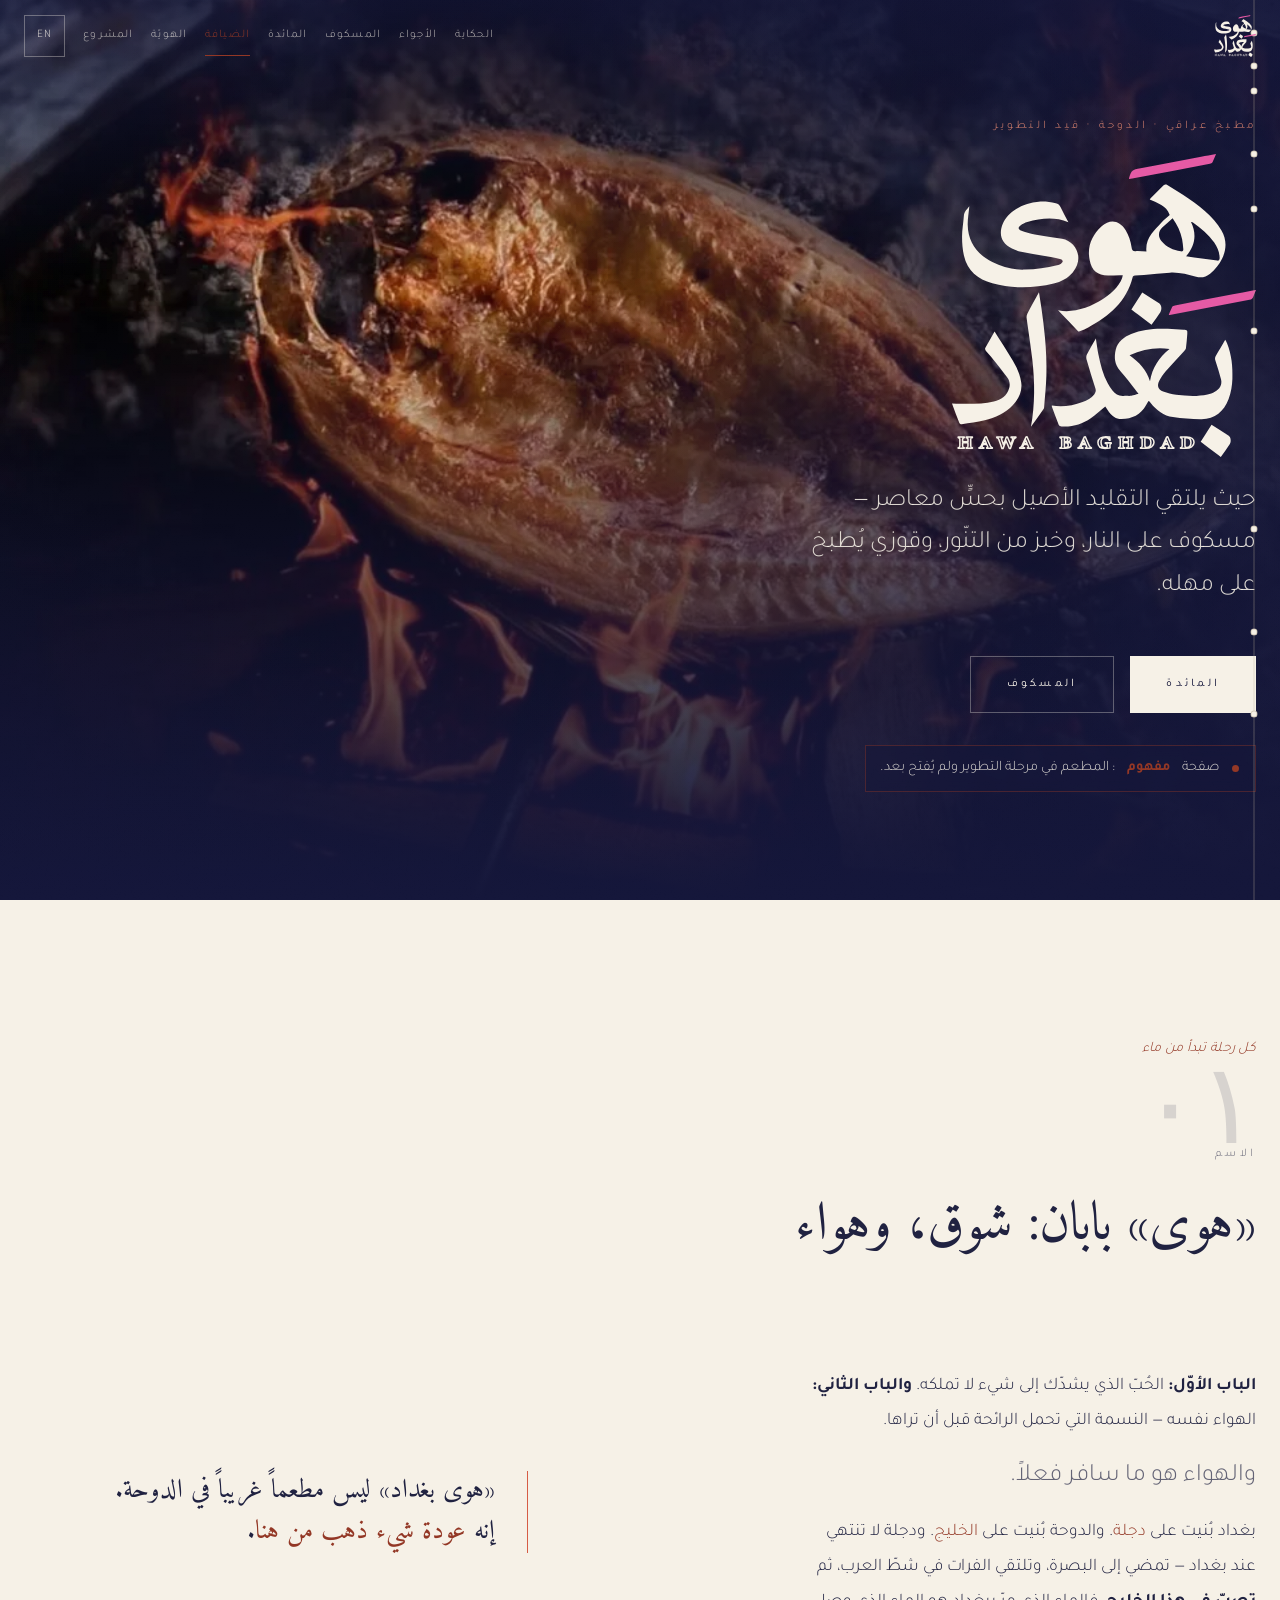
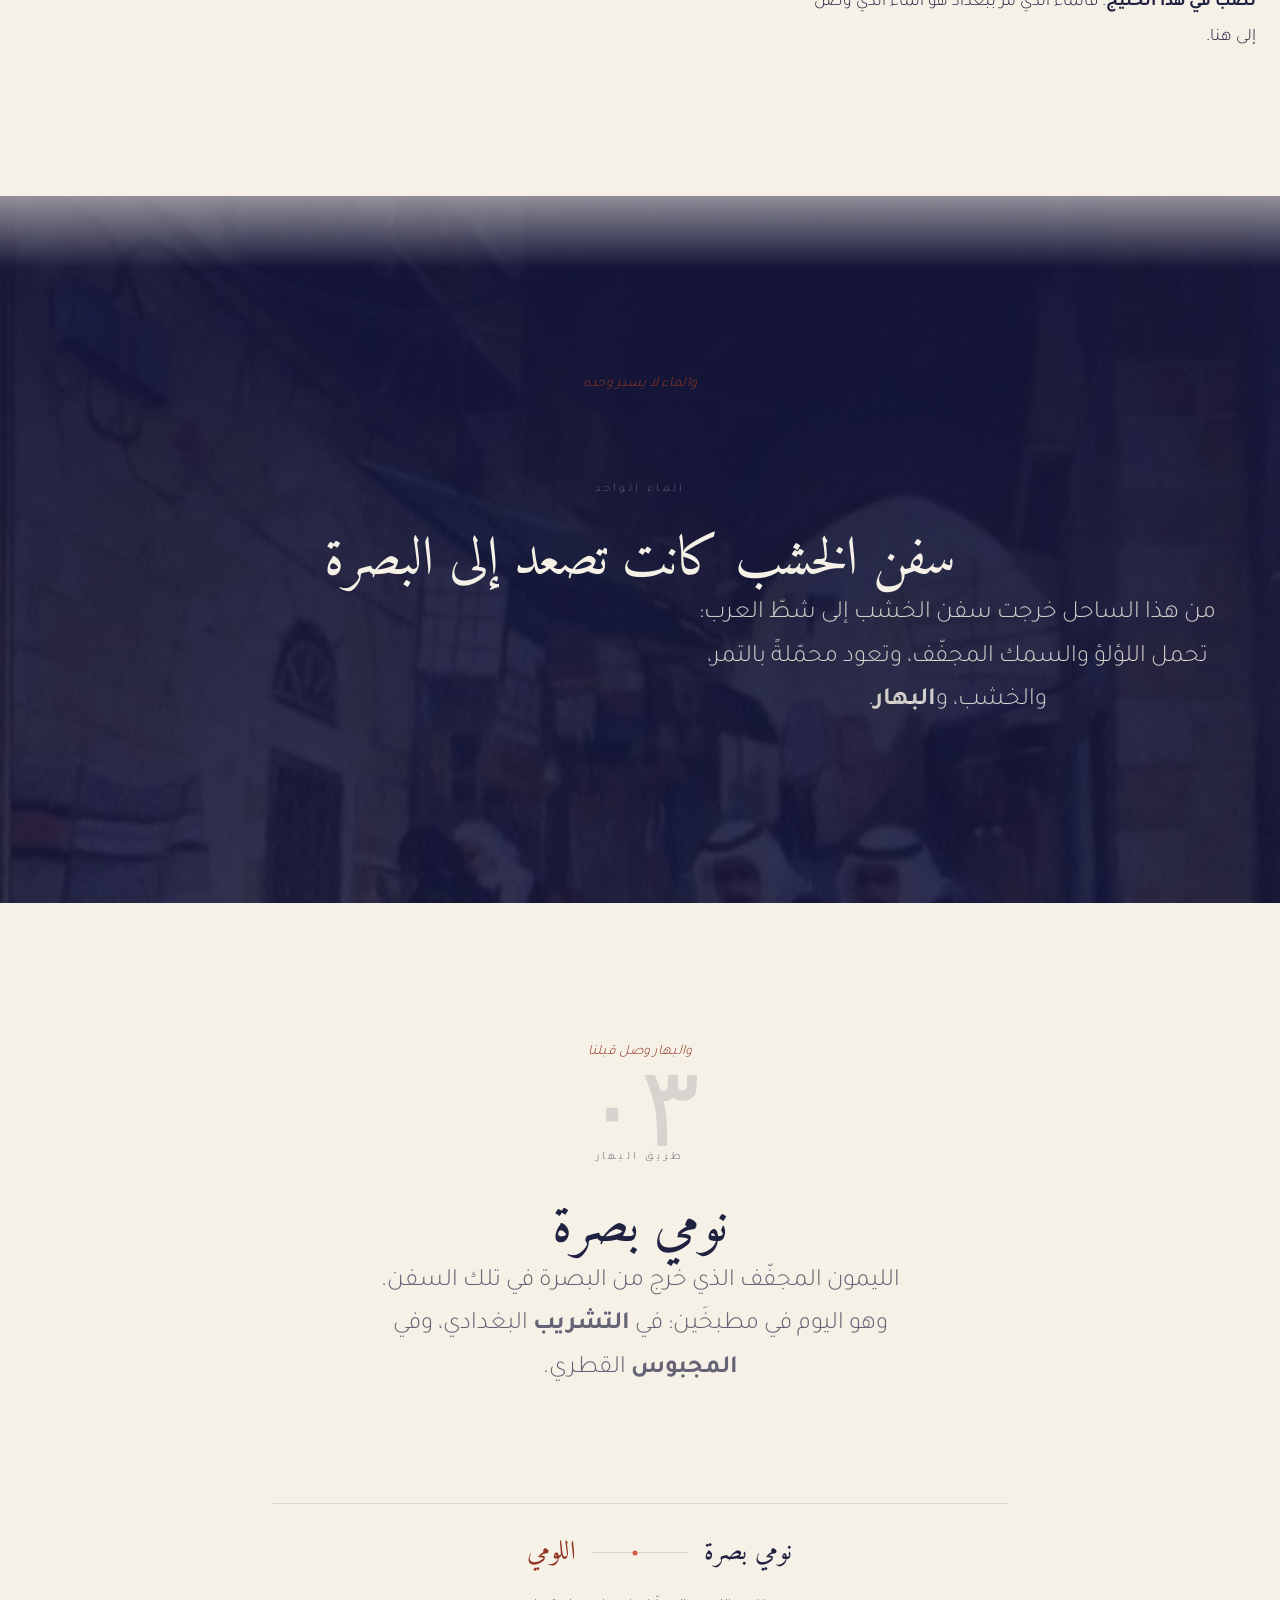
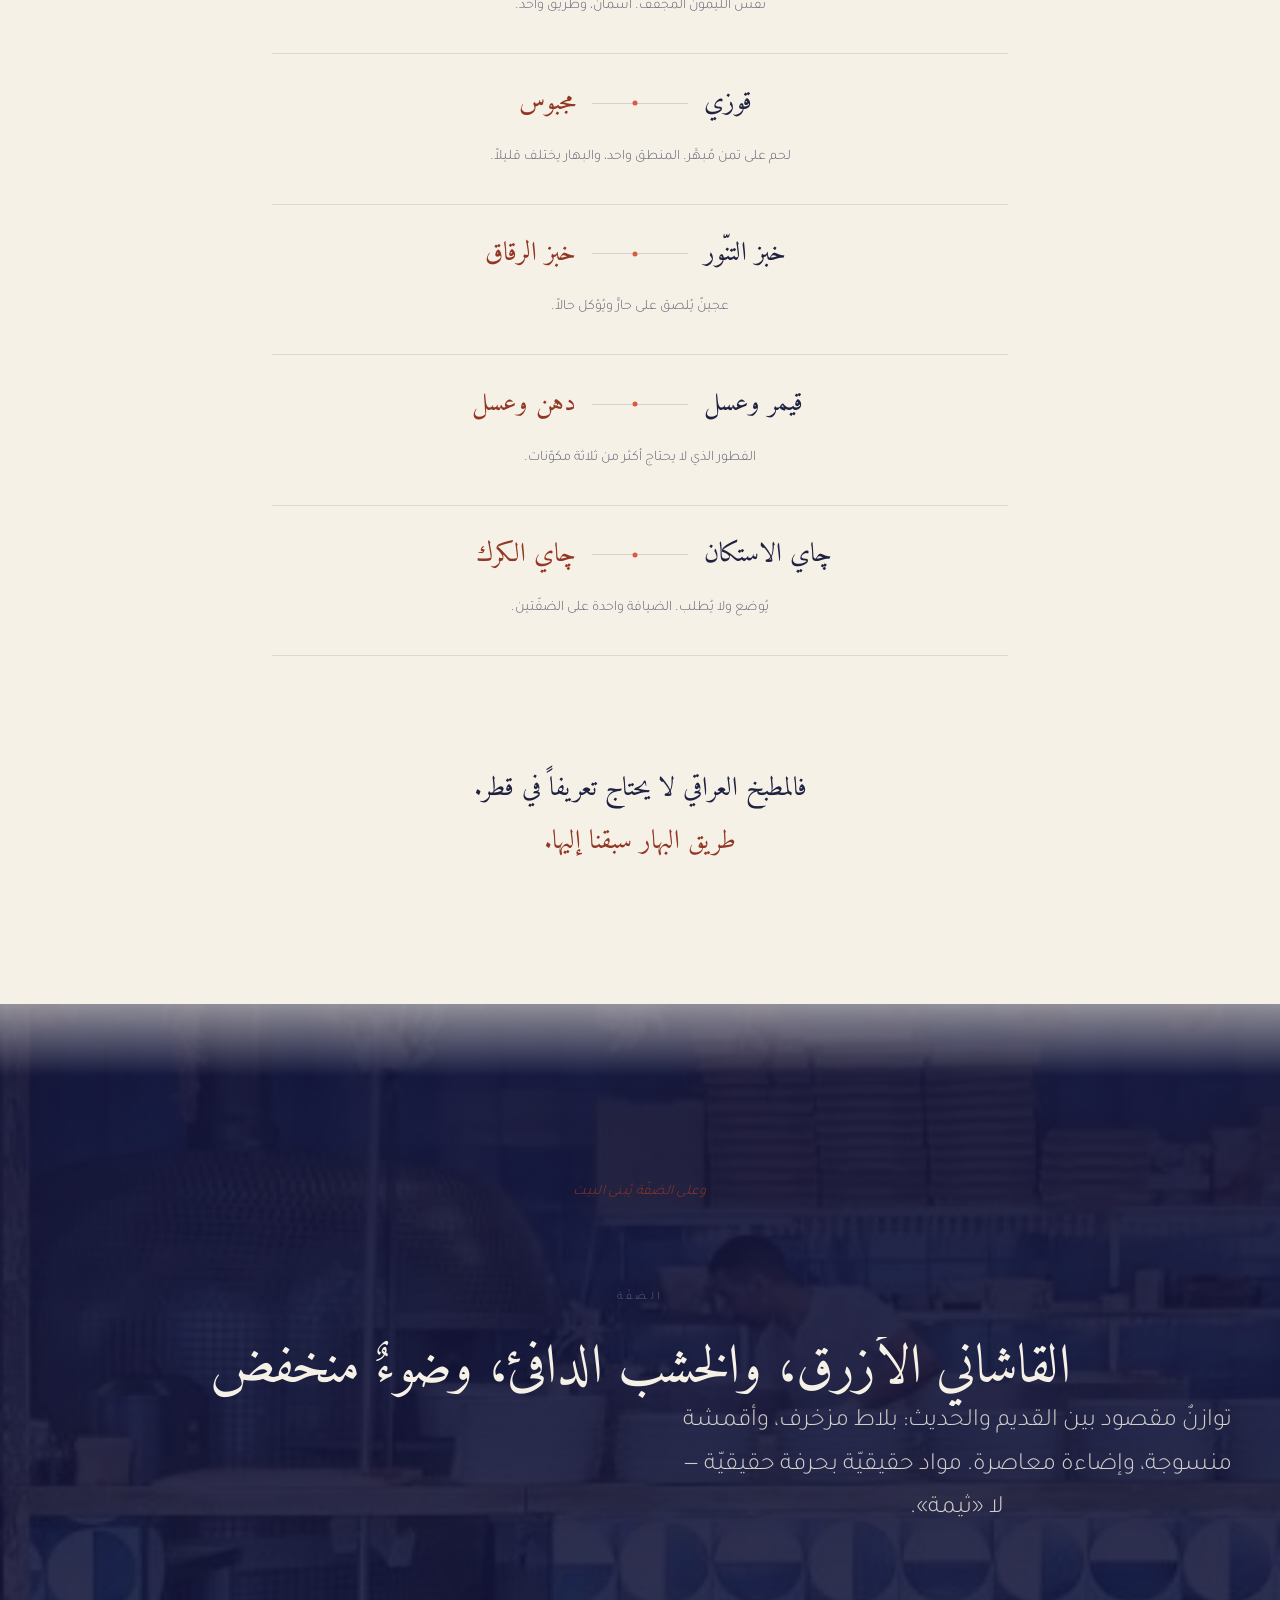
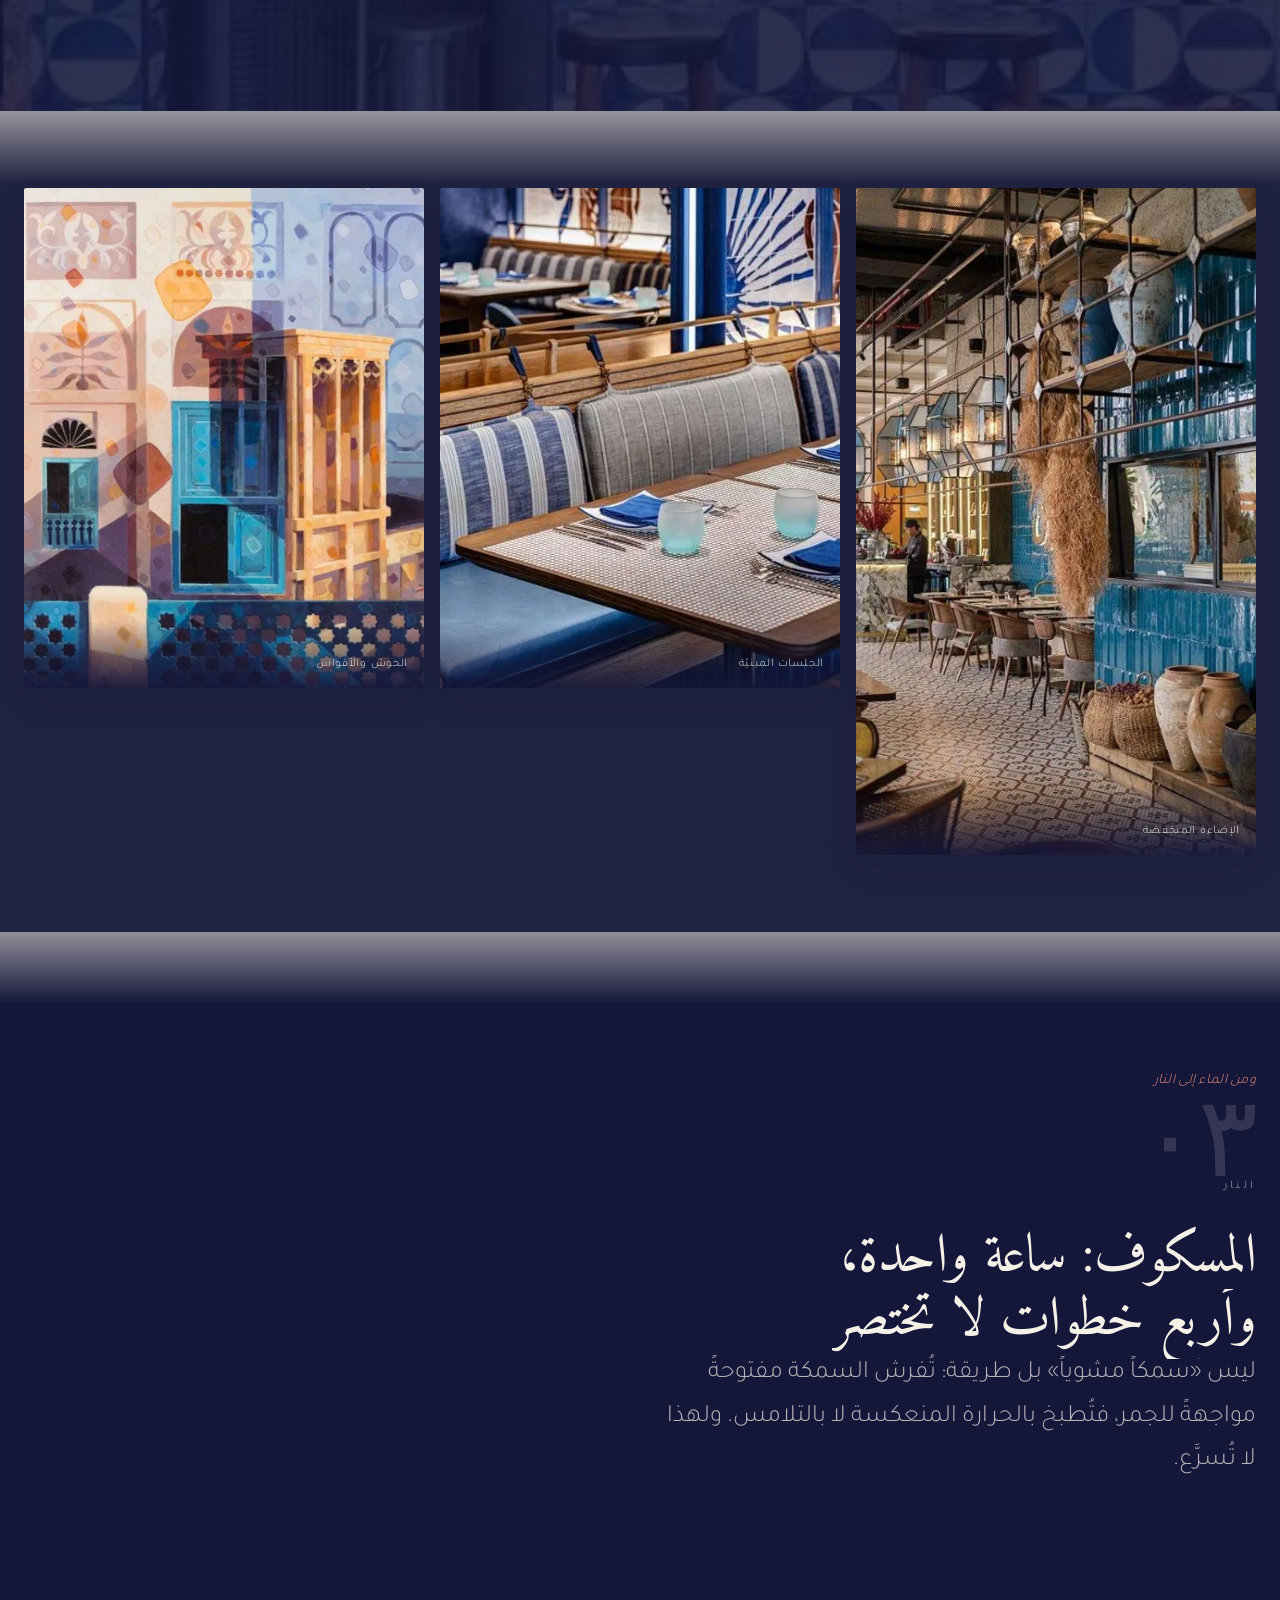
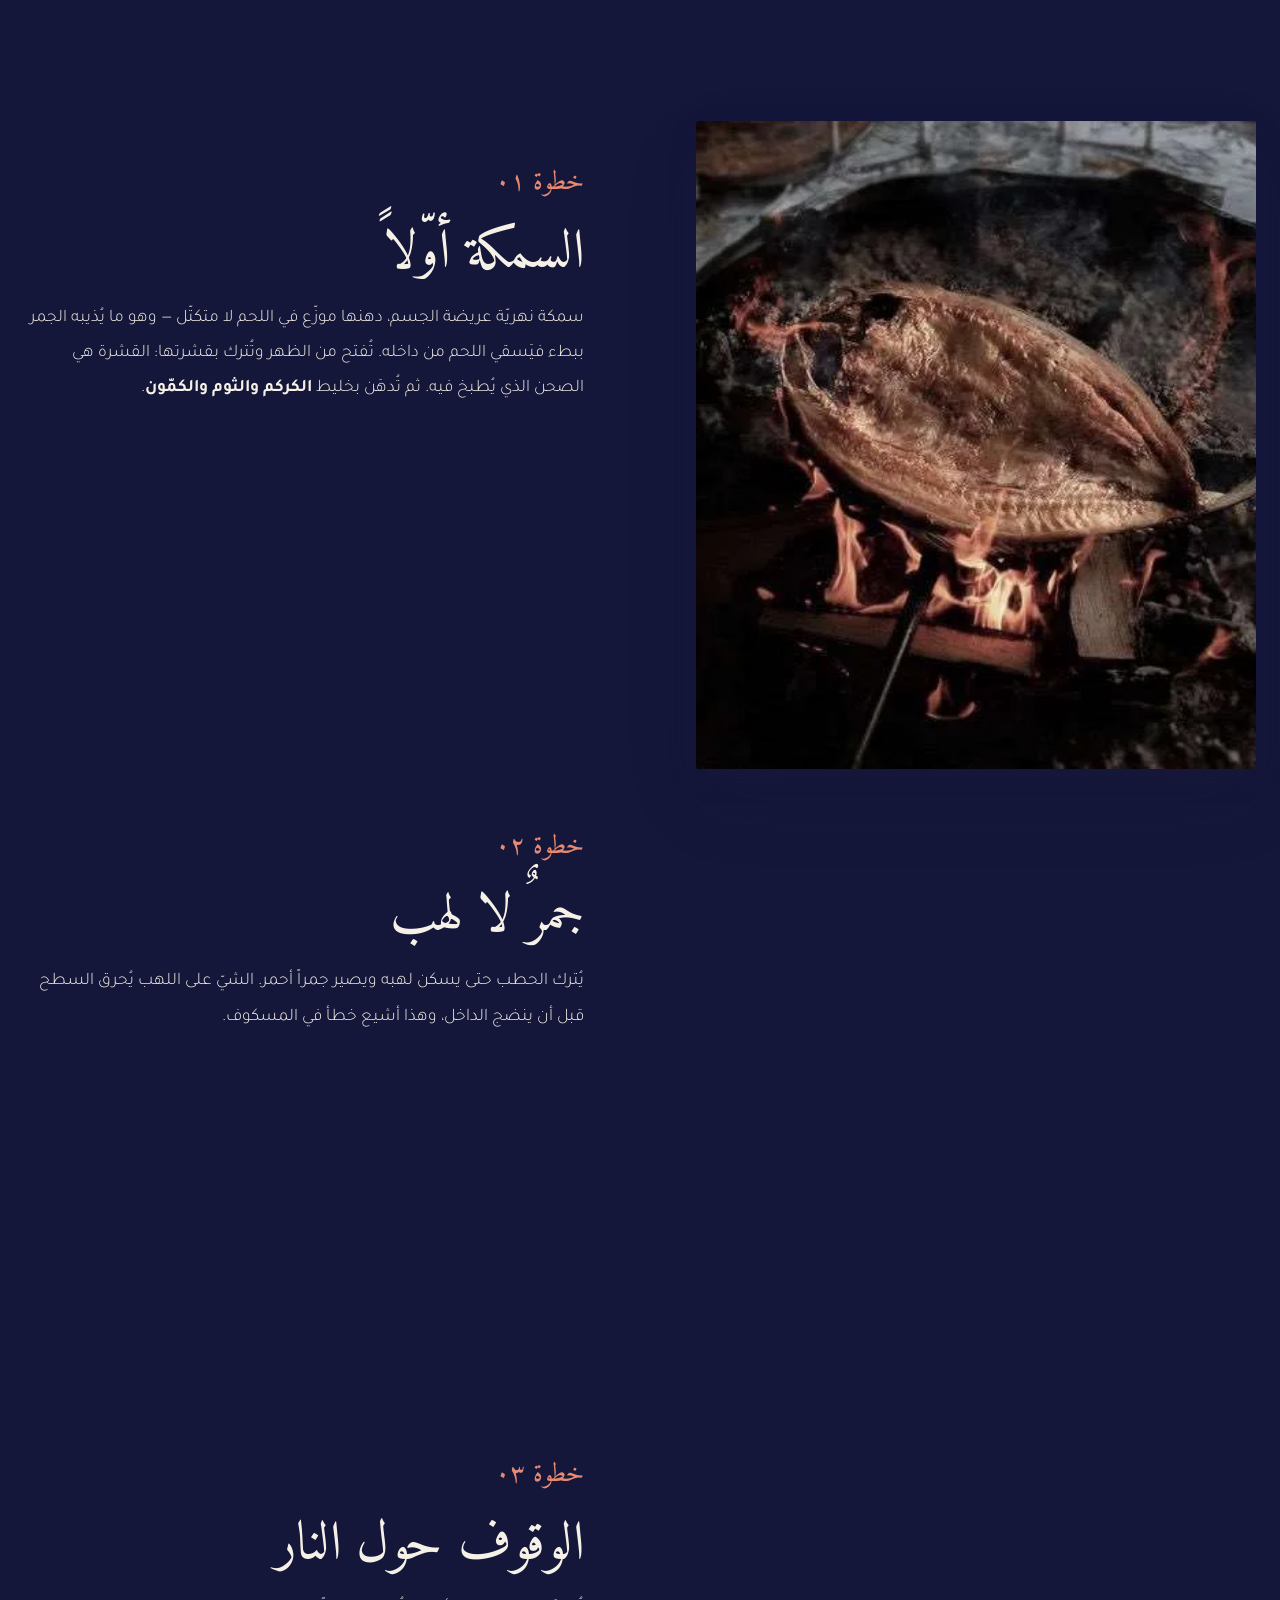
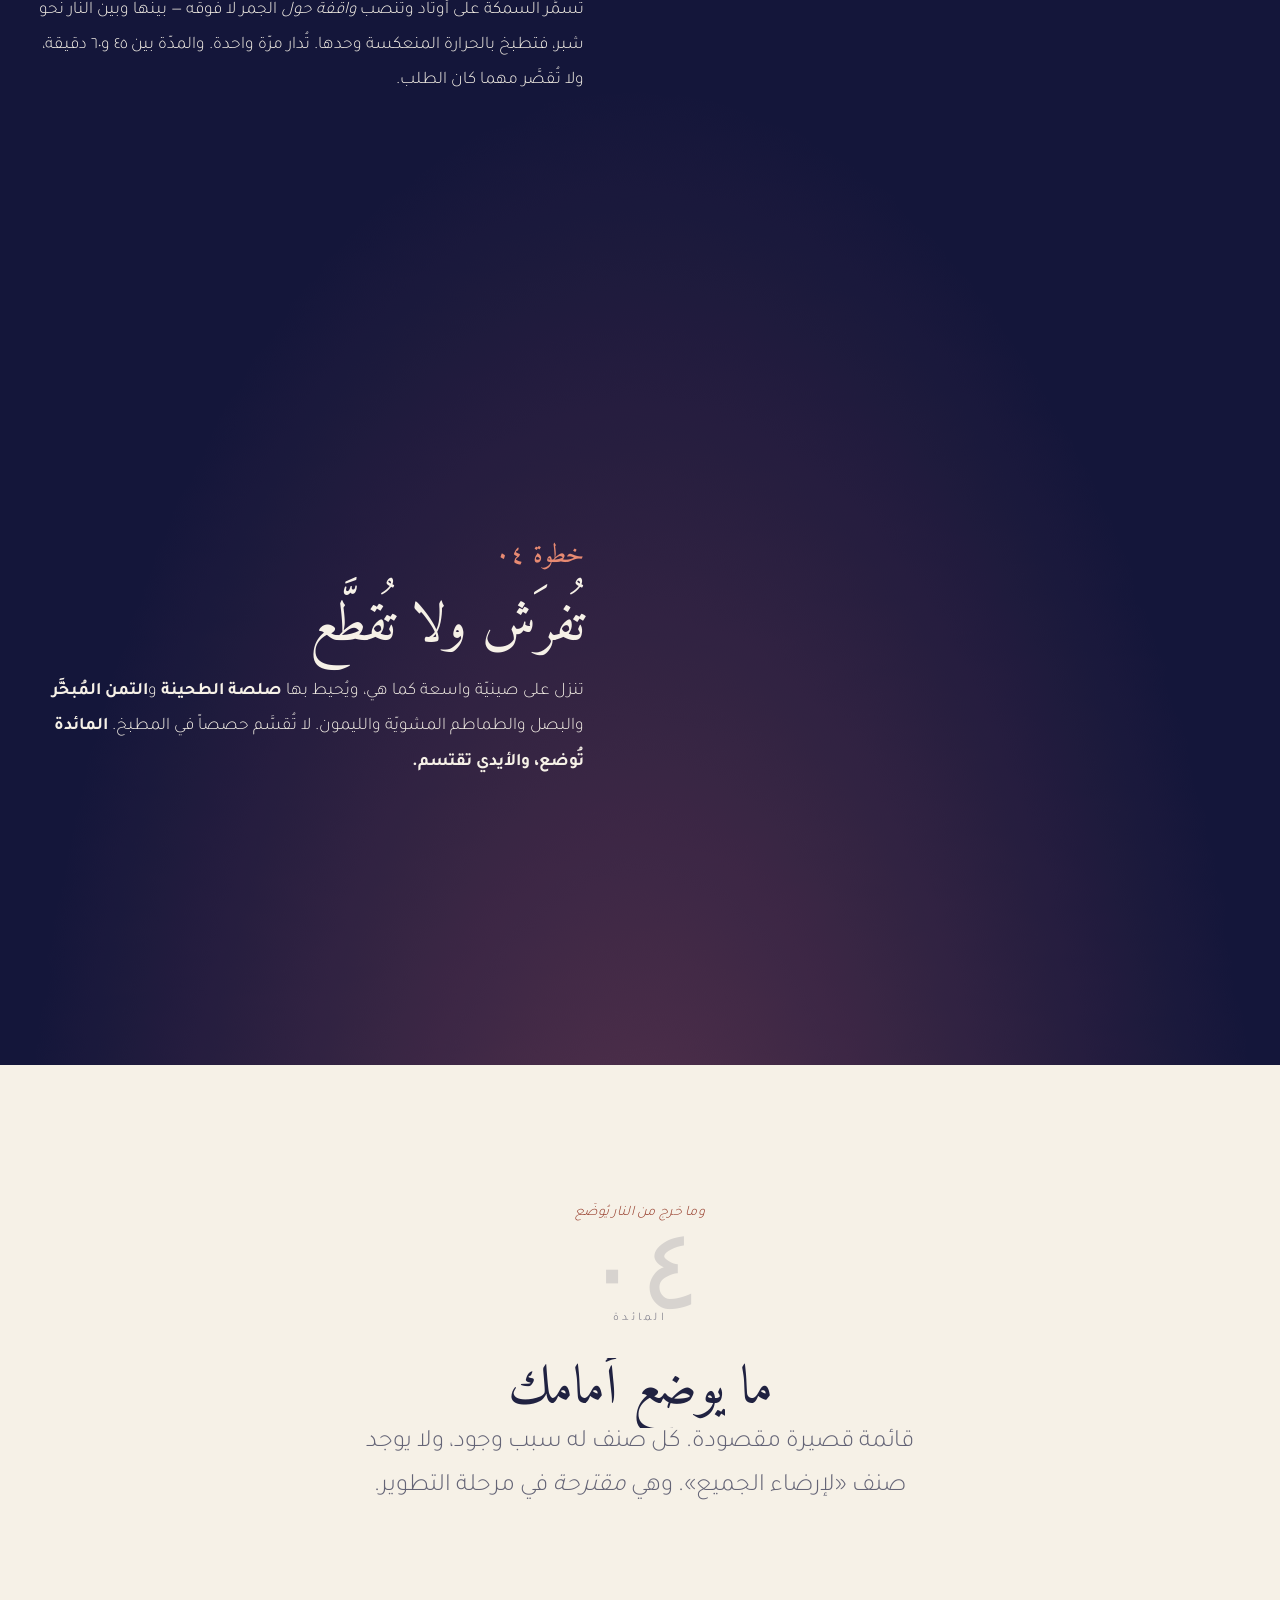
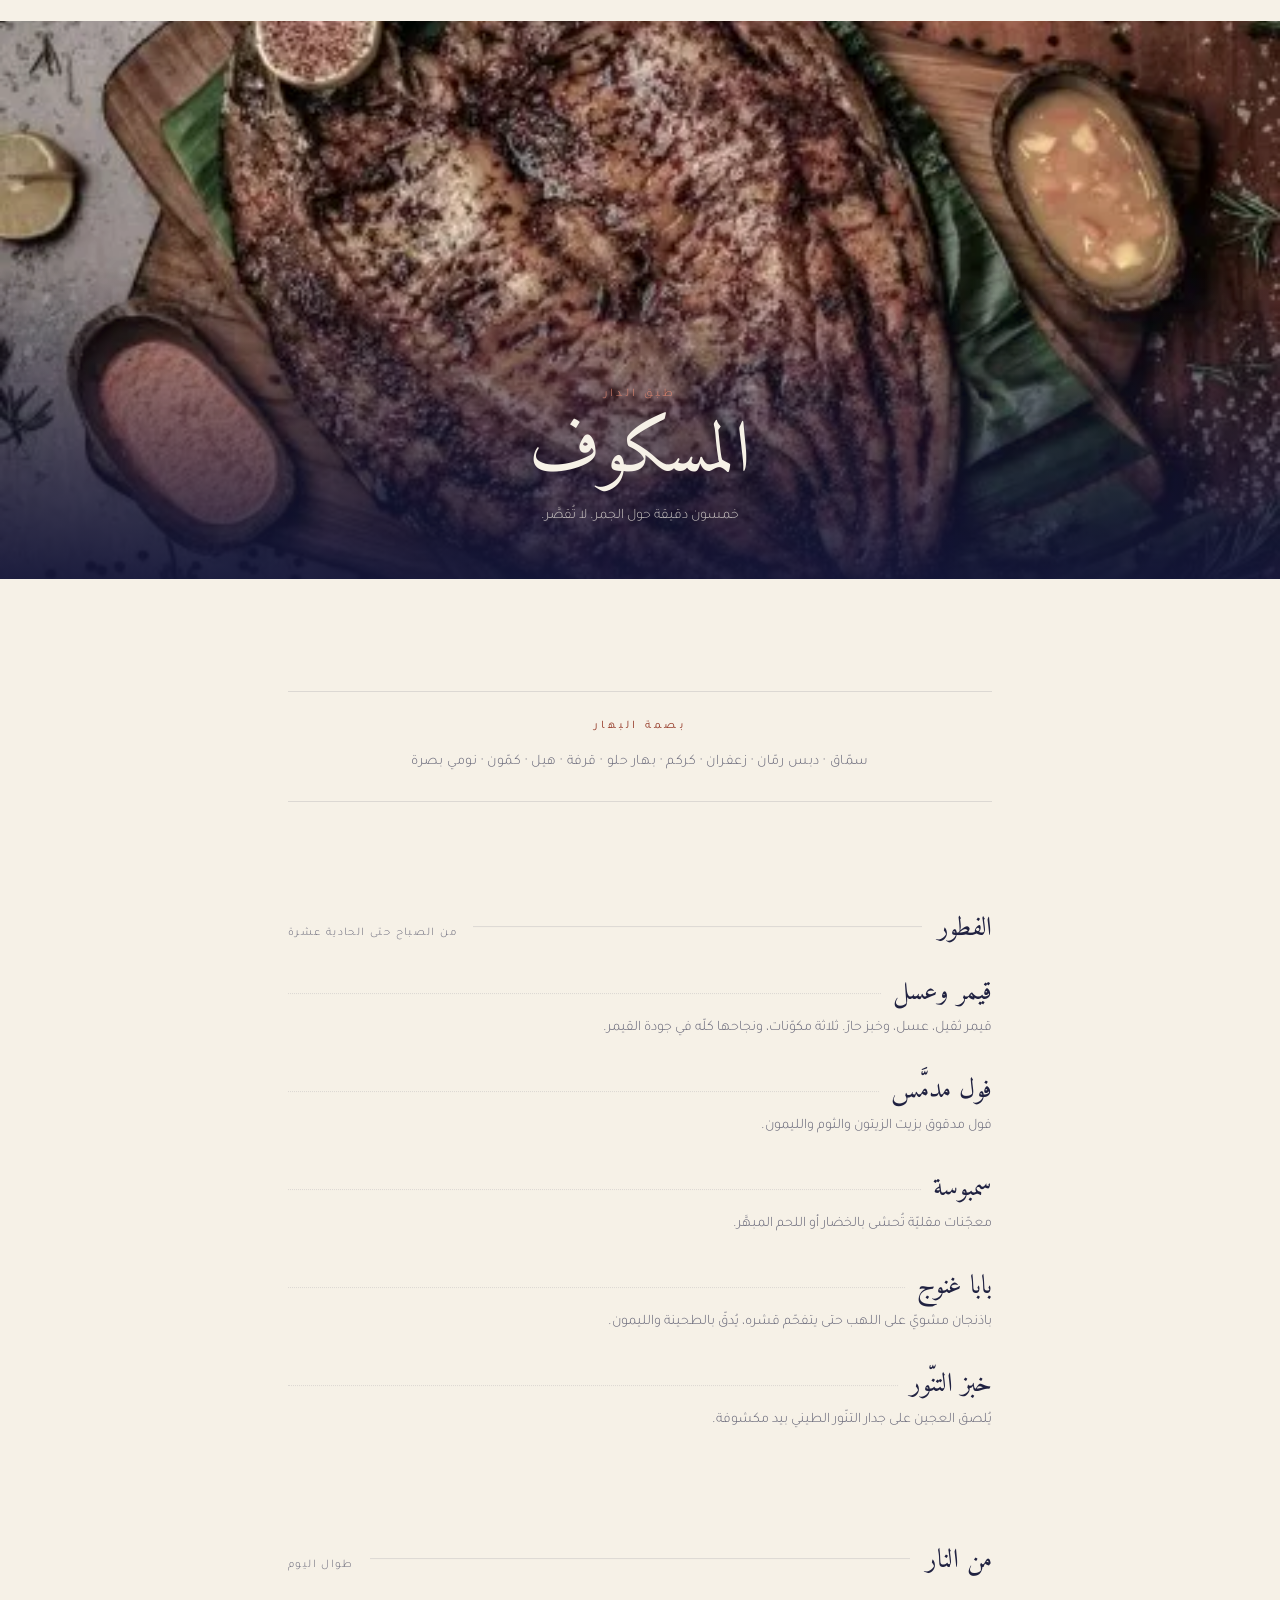
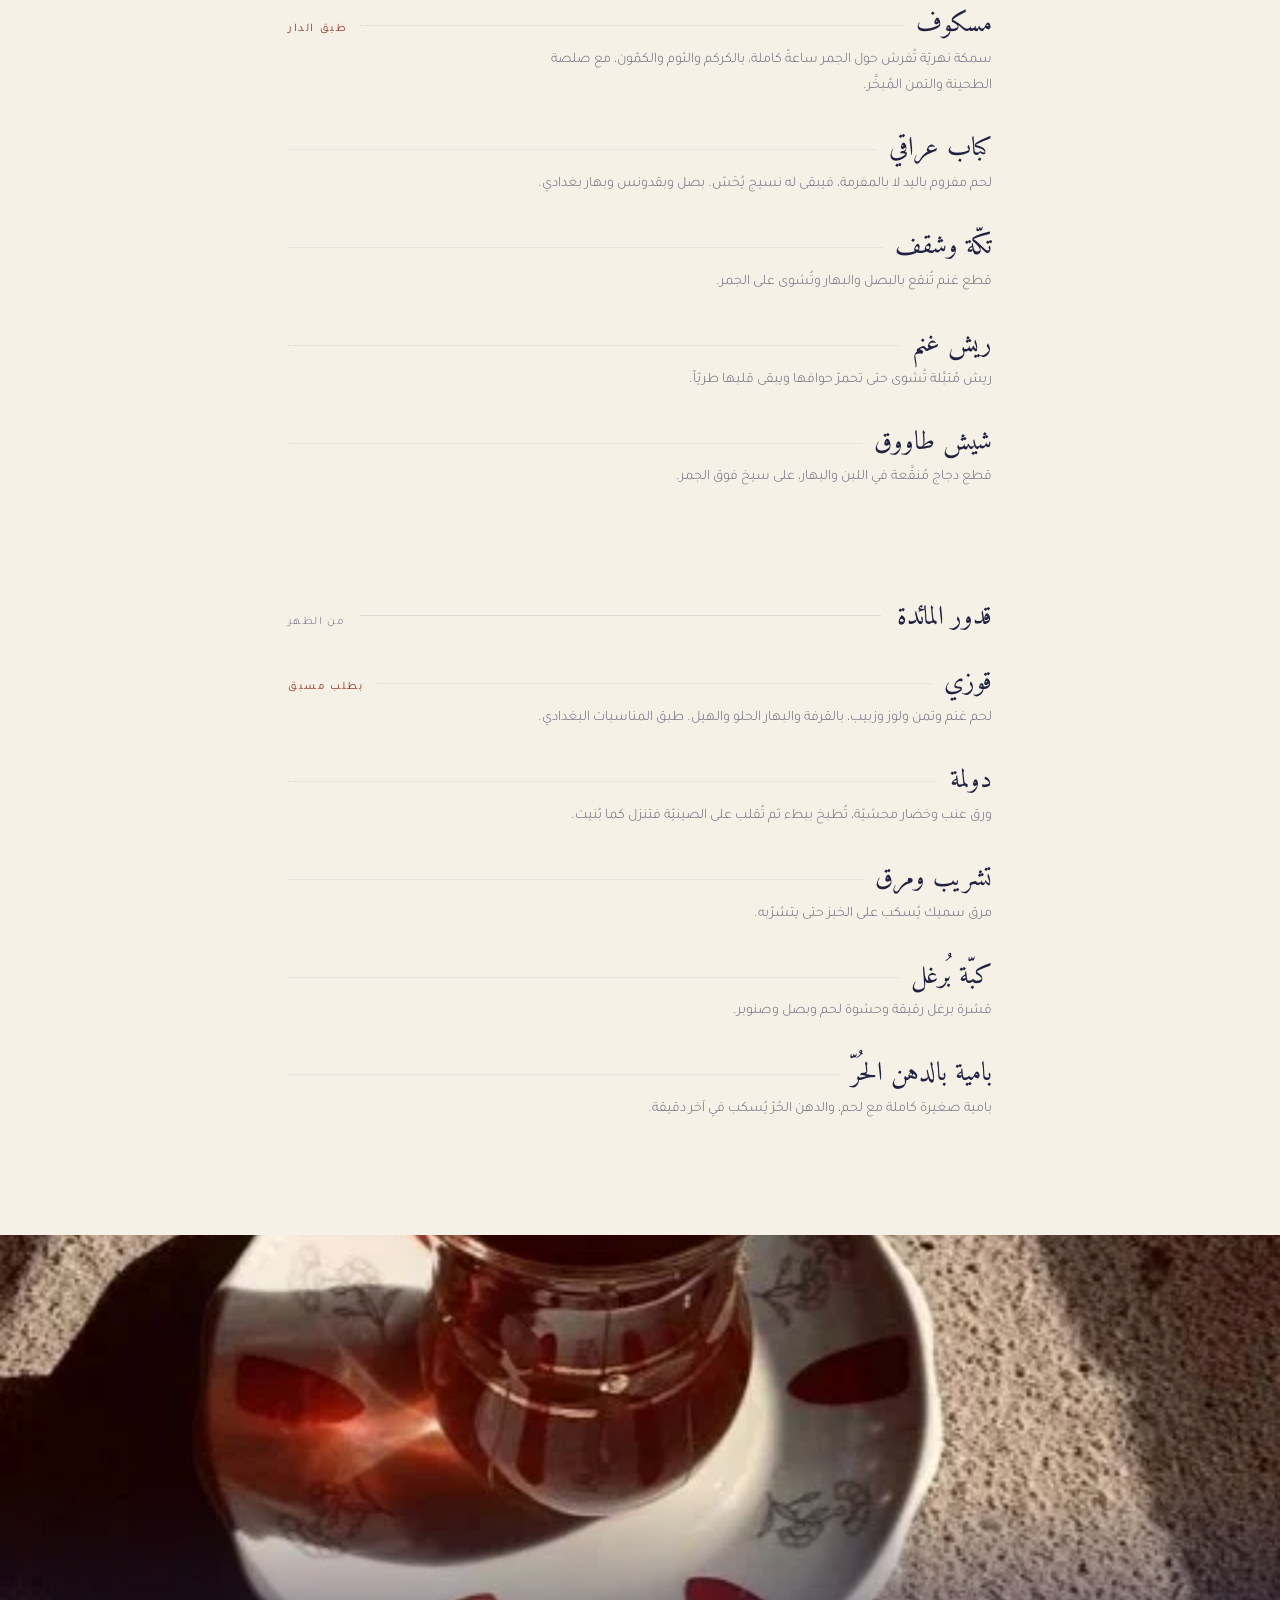
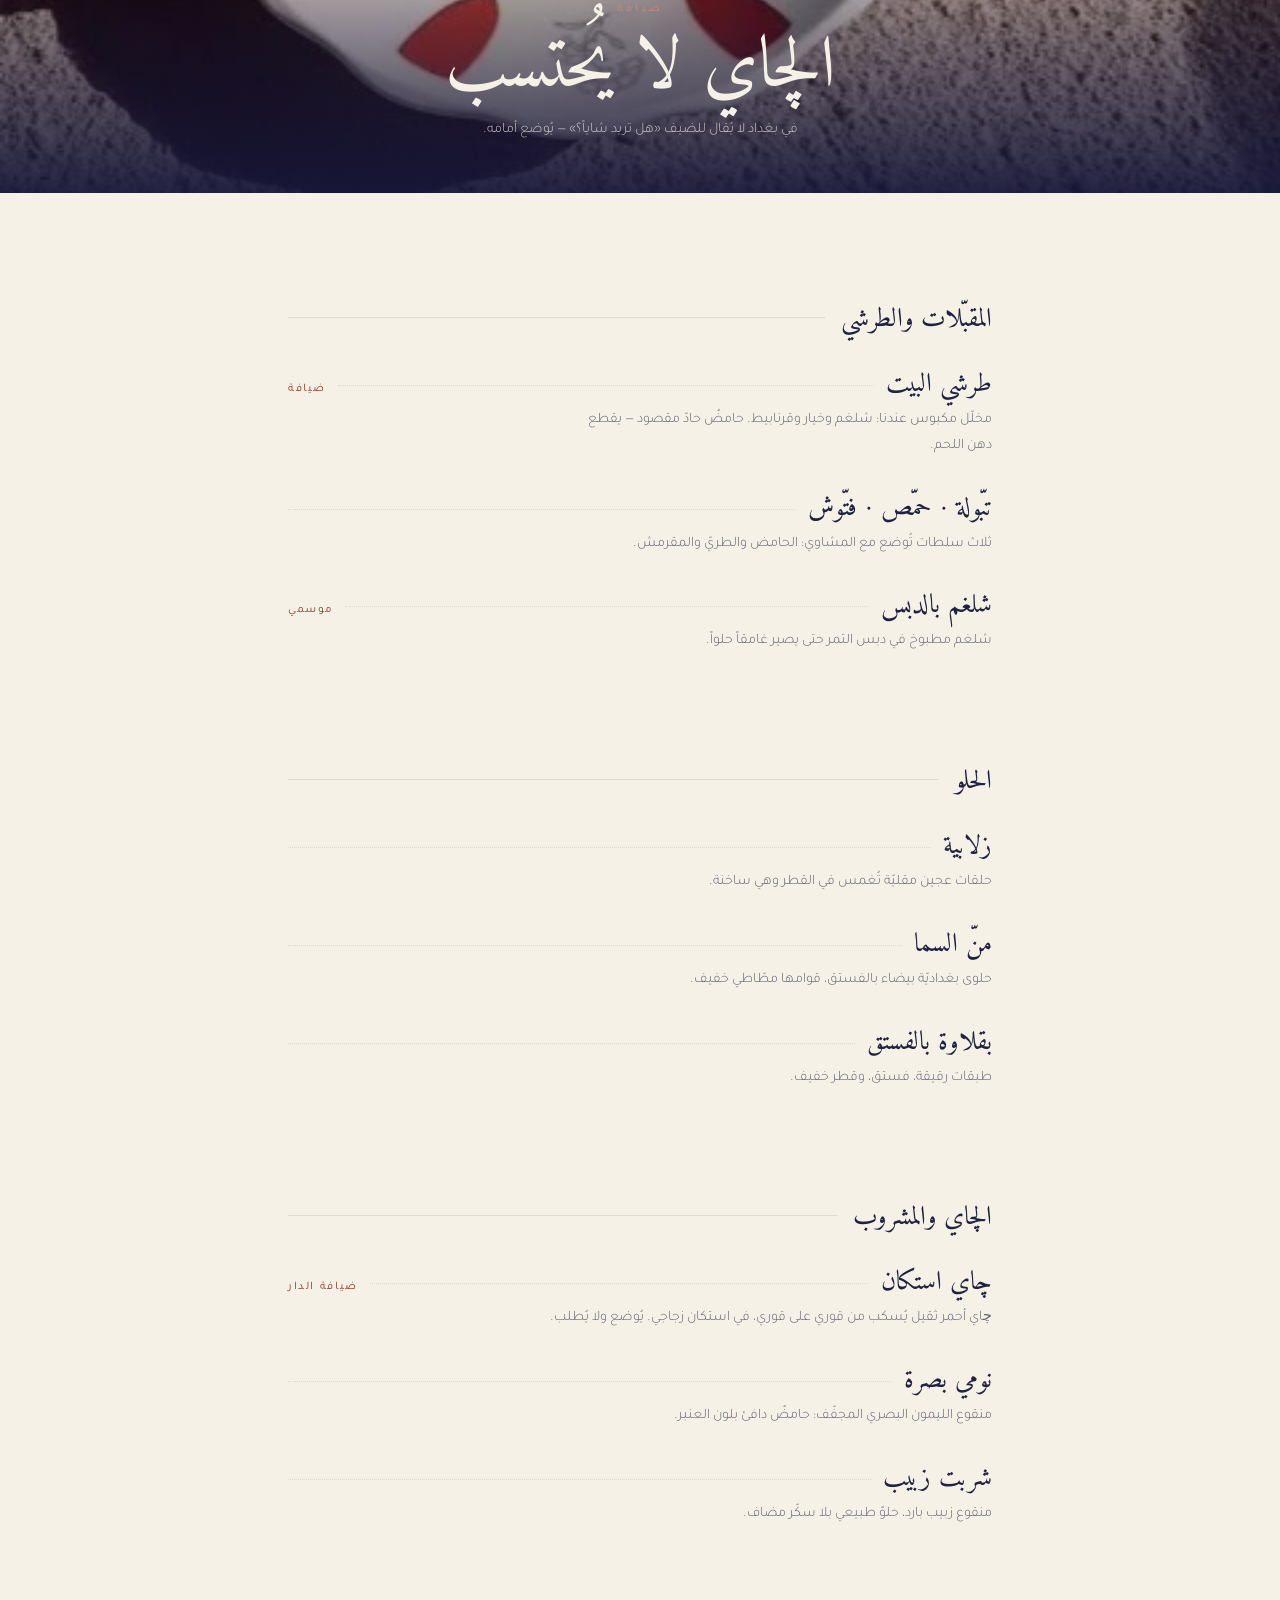
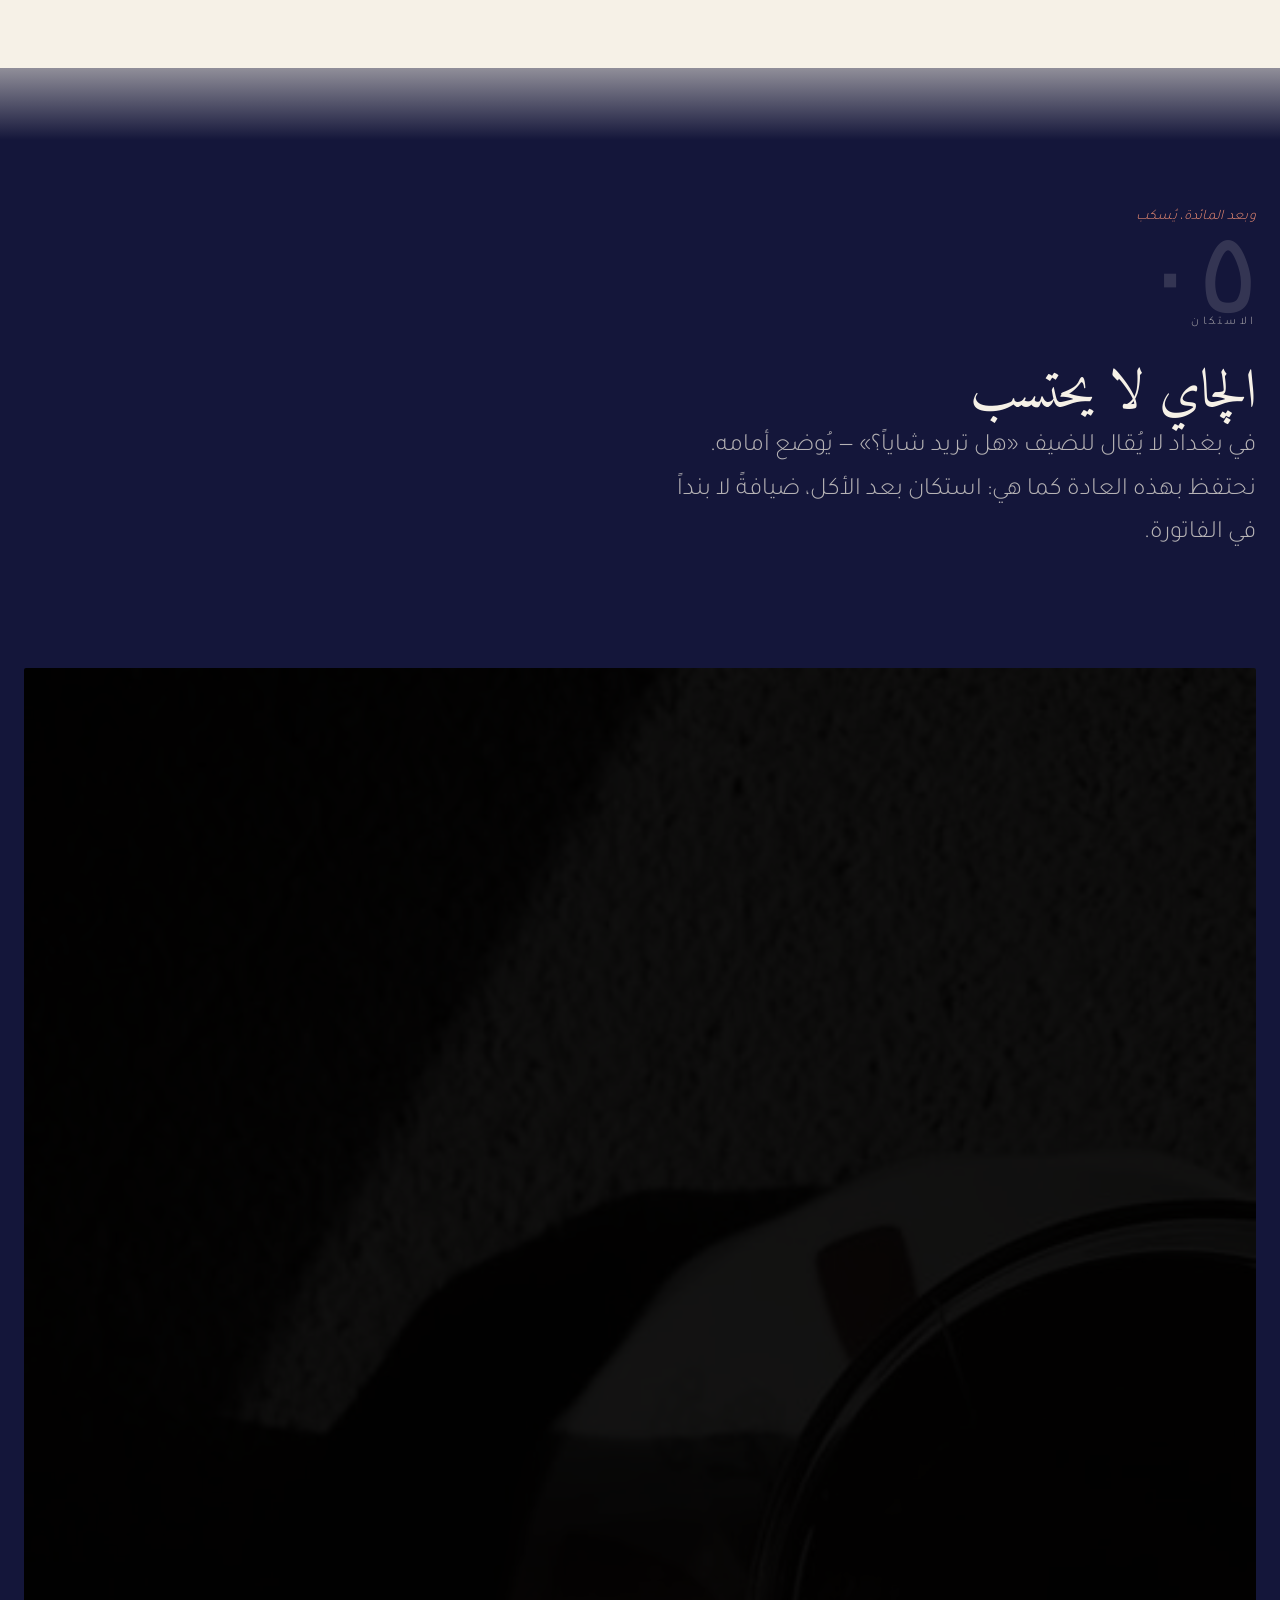
==== index.html @ dbeff23d "إصلاح: ورقة المراجعة كانت تُظهر مقاطع سليمة سوداء كادت تُسقط مادّة العميل ظلماً. البلاطة كانت تُرسم " ====
<!DOCTYPE html>
<html lang="ar" dir="rtl" class="no-js">
<head>
<meta charset="utf-8">
<meta name="viewport" content="width=device-width, initial-scale=1">

<title>هوى بغداد — مشروع مطعم بغدادي في الدوحة · قطر</title>
<meta name="description" content="هوى بغداد — مشروع مطعم بغدادي في الدوحة، في مرحلة التطوير. المفهوم والمائدة المقترحة وتصوّر المكان: مسكوف على حطب المشمش، قوزي، خبز التنّور، وبيت بالشناشيل.">
<meta name="theme-color" content="#0A1F26">
<link rel="canonical" href="https://tihou74.github.io/hawa-baghdad/">
<link rel="alternate" hreflang="ar" href="https://tihou74.github.io/hawa-baghdad/">
<link rel="alternate" hreflang="en" href="https://tihou74.github.io/hawa-baghdad/en/">

<meta property="og:type" content="website">
<meta property="og:locale" content="ar_QA">
<meta property="og:site_name" content="هوى بغداد">
<meta property="og:title" content="هوى بغداد — مشروع مطعم بغدادي في الدوحة">
<meta property="og:description" content="من ضفّة دجلة إلى ضفّة الخليج: مسكوف على حطب المشمش، وخبز يُلصق على التنور أمامك.">
<meta name="twitter:card" content="summary_large_image">

<link rel="icon" href="assets/img/logo.svg" type="image/svg+xml">

<link rel="preconnect" href="https://fonts.googleapis.com">
<link rel="preconnect" href="https://fonts.gstatic.com" crossorigin>
<link rel="stylesheet" href="https://fonts.googleapis.com/css2?family=Amiri:wght@400;700&family=Tajawal:wght@200;300;400;500&family=Cormorant+Garamond:wght@300;400&display=swap">

<link rel="stylesheet" href="assets/css/tokens.css?v=9">
<link rel="stylesheet" href="assets/css/base.css?v=9">
<link rel="stylesheet" href="assets/css/layout.css?v=9">
<link rel="stylesheet" href="assets/css/cinematic.css?v=9">

<!-- بيانات مُهيكلة: النوع Organization لا Restaurant عن قصد.
     المطعم لم يُفتح بعد، ووسم Restaurant يدعو جوجل إلى بناء بطاقة نشاط
     تجاري تطلب عنواناً وساعات عمل وتقييمات لمكان غير موجود — فتظهر
     بيانات ناقصة في نتائج البحث ويصعب تصحيحها لاحقاً. يُستبدل الوسم
     بـ Restaurant مع العنوان والساعات الحقيقيّة يوم الافتتاح، لا قبله. -->
<script type="application/ld+json">
{
  "@context": "https://schema.org",
  "@type": "Organization",
  "name": "هوى بغداد",
  "alternateName": "Hawa Baghdad",
  "description": "مشروع مطعم بغدادي في الدوحة — في مرحلة التطوير.",
  "foundingLocation": { "@type": "Place", "name": "الدوحة، قطر" },
  "url": "https://tihou74.github.io/hawa-baghdad/"
}
</script>
</head>
<body>

<a class="skip" href="#main">تخطَّ إلى المحتوى</a>

<!-- ============================================================
     مرشّحات SVG — تُستدعى من CSS بـ filter: url(#id)
     تُوضع مرّة واحدة في أعلى المستند، بصندوق صفري فلا تشغل مكاناً.
     ============================================================ -->
<svg width="0" height="0" aria-hidden="true" focusable="false" style="position:absolute">
  <defs>
    <!-- اهتزاز هواء النار: ضجيج كسوري متحرّك يُزيح البكسلات.
         `baseFrequency` غير متساوٍ بين المحورين لأن الحرارة تصعد
         عمودياً أكثر مما تنتشر أفقياً. -->
    <filter id="heat" x="-20%" y="-20%" width="140%" height="140%"
            color-interpolation-filters="sRGB">
      <feTurbulence type="fractalNoise" baseFrequency="0.011 0.032"
                    numOctaves="3" seed="13" result="n">
        <animate attributeName="baseFrequency" dur="7s" repeatCount="indefinite"
                 values="0.011 0.032; 0.019 0.048; 0.013 0.036; 0.011 0.032"/>
        <animate attributeName="seed" dur="4s" repeatCount="indefinite"
                 values="13; 29; 47; 13"/>
      </feTurbulence>
      <feDisplacementMap in="SourceGraphic" in2="n" scale="14"
                         xChannelSelector="R" yChannelSelector="G"/>
      <feGaussianBlur stdDeviation="0.6"/>
    </filter>
  </defs>
</svg>

<!-- ============================================================
     أيقونات الأطباق — رسم متجهي أصلي
     كلها مرسومة لهذا المشروع: لا صور مرخّصة، لا علامات مائيّة،
     ولا أصل خارجي يحتاج تصريحاً. وتتلوّن من currentColor.
     ============================================================ -->
<svg width="0" height="0" aria-hidden="true" focusable="false" style="position:absolute">
  <defs>
    <!-- سمكة مسكوف مفروشة على الحطب -->
    <symbol id="i-masgouf" viewBox="0 0 64 64">
      <g fill="none" stroke="currentColor" stroke-width="2.4" stroke-linejoin="round" stroke-linecap="round">
        <path d="M32 12 C46 12, 56 24, 56 34 C56 44, 46 54, 32 54 C18 54, 8 44, 8 34 C8 24, 18 12, 32 12 Z"/>
        <path d="M32 12 L32 54"/>
        <path d="M20 26 L26 34 L20 42 M44 26 L38 34 L44 42"/>
        <circle cx="32" cy="20" r="1.6" fill="currentColor" stroke="none"/>
      </g>
    </symbol>
    <!-- سيخ كباب -->
    <symbol id="i-kebab" viewBox="0 0 64 64">
      <g fill="none" stroke="currentColor" stroke-width="2.4" stroke-linecap="round">
        <path d="M6 52 L58 12"/>
        <path d="M18 44 C14 38, 20 32, 26 34 C32 36, 30 44, 24 46 C20 47, 19 46, 18 44 Z"/>
        <path d="M30 34 C26 28, 32 22, 38 24 C44 26, 42 34, 36 36 C32 37, 31 36, 30 34 Z"/>
        <path d="M42 24 C38 18, 44 12, 50 14 C56 16, 54 24, 48 26 C44 27, 43 26, 42 24 Z"/>
      </g>
    </symbol>
    <!-- قدر القوزي -->
    <symbol id="i-quzi" viewBox="0 0 64 64">
      <g fill="none" stroke="currentColor" stroke-width="2.4" stroke-linejoin="round" stroke-linecap="round">
        <path d="M10 28 L54 28 L50 52 C50 54, 48 56, 46 56 L18 56 C16 56, 14 54, 14 52 Z"/>
        <path d="M6 28 L58 28"/>
        <path d="M32 28 C32 20, 26 18, 26 12 M40 28 C40 22, 36 20, 36 16"/>
      </g>
    </symbol>
    <!-- ورق دولمة ملفوف -->
    <symbol id="i-dolma" viewBox="0 0 64 64">
      <g fill="none" stroke="currentColor" stroke-width="2.4" stroke-linejoin="round" stroke-linecap="round">
        <path d="M14 20 C14 16, 18 14, 22 16 L48 32 C52 34, 52 40, 48 42 L22 56 C18 58, 14 55, 14 51 Z"/>
        <path d="M20 24 L20 50 M28 28 L28 48 M36 33 L36 45"/>
      </g>
    </symbol>
    <!-- خبز التنور -->
    <symbol id="i-tandoor" viewBox="0 0 64 64">
      <g fill="none" stroke="currentColor" stroke-width="2.4" stroke-linejoin="round" stroke-linecap="round">
        <path d="M32 10 C44 10, 54 18, 54 28 C54 44, 42 54, 32 54 C22 54, 10 44, 10 28 C10 18, 20 10, 32 10 Z"/>
        <circle cx="24" cy="26" r="2.4"/><circle cx="38" cy="24" r="2.4"/>
        <circle cx="31" cy="38" r="2.4"/><circle cx="43" cy="36" r="2.4"/>
        <circle cx="20" cy="38" r="2.4"/>
      </g>
    </symbol>
    <!-- استكان چاي -->
    <symbol id="i-istikan" viewBox="0 0 64 64">
      <g fill="none" stroke="currentColor" stroke-width="2.4" stroke-linejoin="round" stroke-linecap="round">
        <path d="M22 12 L42 12 L38 44 C38 46, 36 48, 34 48 L30 48 C28 48, 26 46, 26 44 Z"/>
        <path d="M20 54 L44 54"/>
        <path d="M24 24 L40 24"/>
      </g>
    </symbol>
    <!-- قيمر على طبق -->
    <symbol id="i-gaymar" viewBox="0 0 64 64">
      <g fill="none" stroke="currentColor" stroke-width="2.4" stroke-linejoin="round" stroke-linecap="round">
        <path d="M8 40 C8 32, 18 24, 32 24 C46 24, 56 32, 56 40 Z"/>
        <path d="M6 44 L58 44"/>
        <path d="M24 24 C24 18, 28 14, 32 14 C36 14, 40 18, 40 24"/>
      </g>
    </symbol>
    <!-- زلابية -->
    <symbol id="i-zalabia" viewBox="0 0 64 64">
      <g fill="none" stroke="currentColor" stroke-width="2.4" stroke-linejoin="round" stroke-linecap="round">
        <path d="M32 10 C44 10, 54 20, 54 32 C54 44, 44 54, 32 54 C20 54, 10 44, 10 32 C10 20, 20 10, 32 10 Z"/>
        <path d="M32 20 C38 20, 44 26, 44 32 C44 38, 38 44, 32 44 C26 44, 20 38, 20 32 C20 26, 26 20, 32 20 Z"/>
        <path d="M32 10 L32 20 M54 32 L44 32 M32 54 L32 44 M10 32 L20 32"/>
      </g>
    </symbol>
    <!-- طرشي ومخلل -->
    <symbol id="i-torshi" viewBox="0 0 64 64">
      <g fill="none" stroke="currentColor" stroke-width="2.4" stroke-linejoin="round" stroke-linecap="round">
        <path d="M20 18 L44 18 L46 52 C46 54, 44 56, 42 56 L22 56 C20 56, 18 54, 18 52 Z"/>
        <path d="M24 18 L24 10 L40 10 L40 18"/>
        <path d="M18 30 L46 30"/>
        <circle cx="27" cy="40" r="2.2"/><circle cx="36" cy="44" r="2.2"/><circle cx="33" cy="36" r="2.2"/>
      </g>
    </symbol>
  </defs>
</svg>

<!-- طبقتا الغلاف السينمائي: ضوء الشناشيل وحبيبات الفيلم -->
<div class="shanashil-light" aria-hidden="true"></div>
<div class="grain" aria-hidden="true"></div>

<!-- ============================================================
     الترويسة
     ============================================================ -->
<header class="hdr" id="hdr">
  <div class="hdr__inner">
    <a class="hdr__brand" href="#top">
      <img src="assets/img/logo-cream.svg" alt="هوى بغداد" width="397" height="395">
      <span class="sr">هوى بغداد</span>
    </a>

    <button class="hdr__burger" id="burger" aria-expanded="false" aria-controls="nav">
      <span></span><span></span><span></span>
      <span class="sr">القائمة</span>
    </button>

    <nav class="nav" id="nav" aria-label="التنقّل الرئيسي">
      <a href="#story">الحكاية</a>
      <a href="#place">الأجواء</a>
      <a href="#masgouf">المسكوف</a>
      <a href="#menu">المائدة</a>
      <a href="#tea">الضيافة</a>
      <a href="#brand">الهويّة</a>
      <a href="#stage">المشروع</a>
      <a class="hdr__lang" href="en/" hreflang="en" lang="en">EN</a>
    </nav>
  </div>
  <div class="hdr__pour" id="pour" aria-hidden="true"></div>
</header>


<!-- ============================================================
     العمود — النهر
     الفكرة: اسم المطعم «هوى بغداد»، والرحلة من دجلة إلى الخليج،
     من بغداد إلى الدوحة. فالتمرير نفسه رحلة النهر: خطٌّ واحد
     متّصل يُرسَم مع تمرير الزائر ولا ينقطع بين الفصول، وكل فصل
     محطّة عليه. هذا ما يربط الأقسام بقصّة بدل أن تتجاور بلا رابط.
     ============================================================ -->
<div class="spine" aria-hidden="true">
  <span class="spine__bed"></span>
  <span class="spine__flow"></span>
  <ol class="spine__stops"></ol>
</div>

<!-- قنديل: وهج دافئ يتبع المؤشّر على الفصول الداكنة.
     «هوى» تعني الهواء أيضاً، والضوء الذي يتحرّك يُحيي الفصل
     الساكن بلا أي عنصر مرئي مضاف. -->
<div class="lantern" aria-hidden="true"></div>

<main id="main">

<section class="hero" id="top">
  <!-- واجهة فوتوغرافيّة ممتدّة. الواجهة السابقة كانت تدرّجاً لونيّاً
       وزخرفة هندسيّة بلا صورة، فكانت تبدو فارغة فعلاً على الشاشات
       المتوسّطة — وهو ما رآه العميل. -->
  <div class="hero__shot">
    <!-- الفيديو: لا بايت منه يُنزَّل قبل أن تتحقّق الشروط. -->
    <!-- `data-start` و `data-end` يحدّدان **الجزء** المستخدَم من
         المقطع بالثواني. لا ffmpeg في بيئة البناء فلا يمكن القصّ،
         لكن التشغيل يُحصَر في هذا المدى ويُكرَّر منه — فالنتيجة
         كالقصّ بلا قصّ. عدّل الرقمين وحدهما لتغيير الجزء. -->
    <video class="hero__video" data-src="media/video/hero.mp4"
           data-start="1" data-end="11"
           muted loop playsinline preload="none" aria-hidden="true"></video>
    <!-- ⚠ الصورة السابقة (profile/masgouf-01) كانت سمكة مشويّة على لوح
         خشب — وليست مسكوفاً. المسكوف يُفرش مفتوحاً **واقفاً حول**
         الجمر ويُطبخ بالحرارة المنعكسة. هذه الصورة تُظهر السمكة على
         لهب مكشوف، وهي الأقرب للطريقة الصحيحة بين المتاح. -->
    <picture>
      <source type="image/webp" media="(min-width:900px)"
              srcset="assets/img/photo/maskouf-fish-2-960.webp">
      <source type="image/webp" srcset="assets/img/photo/maskouf-fish-2-480.webp">
      <img src="assets/img/photo/maskouf-fish-2-960.jpg"
           alt="سمكة مسكوف على النار المكشوفة"
           width="960" height="960" fetchpriority="high" decoding="async">
    </picture>
    <!-- جمر يصعد فوق الواجهة: حركة حقيقيّة تربط الصورة بالنار -->
    <div class="hero__embers" aria-hidden="true">
      <b></b><b></b><b></b><b></b><b></b><b></b><b></b><b></b>
    </div>
  </div>
  <div class="hero__scrim" aria-hidden="true"></div>

  <div class="hero__body">
    <p class="hero__kicker">مطبخ عراقي · الدوحة · قيد التطوير</p>
    <h1 class="hero__name">
      <img src="assets/img/logo-cream.svg" alt="هوى بغداد" width="397" height="395">
      <span class="sr">هوى بغداد</span>
    </h1>
    <p class="hero__tag">
      حيث يلتقي التقليد الأصيل بحسٍّ معاصر — مسكوف على النار،
      وخبز من التنّور، وقوزي يُطبخ على مهله.
    </p>
    <div class="btn-row">
      <a class="btn btn--solid" href="#menu">المائدة</a>
      <a class="btn btn--ghost" href="#masgouf">المسكوف</a>
    </div>
    <p class="hero__stage"><span></span>
      صفحة <strong>مفهوم</strong>: المطعم في مرحلة التطوير ولم يُفتح بعد.
    </p>
  </div>
</section>

<section class="sec" id="story" data-chapter="٠١" data-chapter-name="الاسم">
  <div class="wrap">
    <div class="sec__head">
      <p class="chapter" data-reveal>
        <span class="chapter__link">كل رحلة تبدأ من ماء</span>
        <span class="chapter__n">٠١</span>
        <span class="chapter__name">الاسم</span>
      </p>
      <h2 class="h2 h2--words" data-reveal><span class="w"><i>«هوى»</i></span> <span class="w"><i>بابان:</i></span> <span class="w"><i>شوقٌ،</i></span> <span class="w"><i>وهواء</i></span></h2>
    </div>
    <div class="split">
      <div class="prose" data-reveal>
        <p><strong>الباب الأوّل:</strong> الحُبّ الذي يشدّك إلى شيء لا
        تملكه. <strong>والباب الثاني:</strong> الهواء نفسه — النسمة
        التي تحمل الرائحة قبل أن تراها.</p>
        <p class="lead">والهواء هو ما سافر فعلاً.</p>
        <p>بغداد بُنيت على <em>دجلة</em>. والدوحة بُنيت على
        <em>الخليج</em>. ودجلة لا تنتهي عند بغداد — تمضي إلى البصرة،
        وتلتقي الفرات في شطّ العرب، ثم <strong>تصبّ في هذا
        الخليج</strong>. فالماء الذي مرّ ببغداد هو الماء الذي وصل
        إلى هنا.</p>
      </div>
      <aside class="pullquote" data-reveal>
        <p>«هوى بغداد» ليس مطعماً غريباً في الدوحة.<br>
        إنه <b>عودة شيء ذهب من هنا</b>.</p>
      </aside>
    </div>
  </div>
</section>

<!-- ⚠ مكان صورة النهر التي سيرسلها المالك:
     media/incoming/tigris.jpg ← ثم assets/img/photo/tigris-*.webp -->
<section class="band band--tall" id="water" data-chapter="٠٢" data-chapter-name="الماء الواحد">
  <div class="band__layer" data-parallax aria-hidden="true">
    <picture>
      <source type="image/webp" srcset="assets/img/profile/souk-alley-473.webp">
      <img src="assets/img/profile/souk-alley-473.jpg" alt="" loading="lazy" decoding="async">
    </picture>
  </div>
  <div class="wrap band__inner">
    <p class="chapter" data-reveal>
      <span class="chapter__link">والماء لا يسير وحده</span>
      <span class="chapter__n">٠٢</span>
      <span class="chapter__name">الماء الواحد</span>
    </p>
    <h2 class="h2 h2--words" data-reveal><span class="w"><i>سفنُ</i></span> <span class="w"><i>الخشب</i></span> <span class="w"><i>كانت</i></span> <span class="w"><i>تصعد</i></span> <span class="w"><i>إلى</i></span> <span class="w"><i>البصرة</i></span></h2>
    <p class="lead" data-reveal>من هذا الساحل خرجت سفن الخشب إلى شطّ
    العرب: تحمل اللؤلؤ والسمك المجفّف، وتعود محمّلةً بالتمر،
    والخشب، و<strong>البهار</strong>.</p>
  </div>
</section>

<section class="sec" id="spice" data-chapter="٠٣" data-chapter-name="طريق البهار">
  <div class="wrap">
    <div class="sec__head sec__head--center">
      <p class="chapter" data-reveal>
        <span class="chapter__link">والبهار وصل قبلنا</span>
        <span class="chapter__n">٠٣</span>
        <span class="chapter__name">طريق البهار</span>
      </p>
      <h2 class="h2 h2--words" data-reveal><span class="w"><i>نومي</i></span> <span class="w"><i>بصرة</i></span></h2>
      <p class="lead" data-reveal>الليمون المجفّف الذي خرج من البصرة في
      تلك السفن. وهو اليوم في مطبخَين: في <strong>التشريب</strong>
      البغدادي، وفي <strong>المجبوس</strong> القطري.</p>
    </div>
    <ul class="bridge">
      <li class="bridge__row" data-reveal>
        <span class="bridge__a">نومي بصرة</span><span class="bridge__link" aria-hidden="true"></span><span class="bridge__b">اللومي</span>
        <p class="bridge__note">نفس الليمون المجفّف. اسمان، وطريق واحد.</p></li>
      <li class="bridge__row" data-reveal style="--delay:90ms">
        <span class="bridge__a">قوزي</span><span class="bridge__link" aria-hidden="true"></span><span class="bridge__b">مجبوس</span>
        <p class="bridge__note">لحم على تمن مُبهَّر. المنطق واحد، والبهار يختلف قليلاً.</p></li>
      <li class="bridge__row" data-reveal style="--delay:180ms">
        <span class="bridge__a">خبز التنّور</span><span class="bridge__link" aria-hidden="true"></span><span class="bridge__b">خبز الرقاق</span>
        <p class="bridge__note">عجينٌ يُلصق على حارٍّ ويُؤكل حالاً.</p></li>
      <li class="bridge__row" data-reveal style="--delay:270ms">
        <span class="bridge__a">قيمر وعسل</span><span class="bridge__link" aria-hidden="true"></span><span class="bridge__b">دهن وعسل</span>
        <p class="bridge__note">الفطور الذي لا يحتاج أكثر من ثلاثة مكوّنات.</p></li>
      <li class="bridge__row" data-reveal style="--delay:360ms">
        <span class="bridge__a">چاي الاستكان</span><span class="bridge__link" aria-hidden="true"></span><span class="bridge__b">چاي الكرك</span>
        <p class="bridge__note">يُوضع ولا يُطلب. الضيافة واحدة على الضفّتين.</p></li>
    </ul>
    <p class="closing" data-reveal>فالمطبخ العراقي لا يحتاج تعريفاً في قطر.
    <strong>طريق البهار سبقنا إليها.</strong></p>
  </div>
</section>

<section data-chapter="٠٢" data-chapter-name="الضفّة" class="band band--tall" id="place">
  <div class="band__layer" data-parallax aria-hidden="true">
    <picture><source type="image/webp" srcset="assets/img/profile/interior-tilewall-398.webp 398w" sizes="100vw"><img src="assets/img/profile/interior-tilewall-398.jpg" alt="" loading="lazy" decoding="async"></picture>
  </div>
  <div class="wrap band__inner">
    <p class="chapter" data-reveal><span class="chapter__link">وعلى الضفّة يُبنى البيت</span><span class="chapter__n">٠٢</span><span class="chapter__name">الضفّة</span></p>
    <h2 class="h2 h2--words" data-reveal><span class="w"><i>القاشاني</i></span> <span class="w"><i>الأزرق،</i></span> <span class="w"><i>والخشب</i></span> <span class="w"><i>الدافئ،</i></span> <span class="w"><i>وضوءٌ</i></span> <span class="w"><i>منخفض</i></span></h2>
    <p class="lead" data-reveal>
      توازنٌ مقصود بين القديم والحديث: بلاط مزخرف، وأقمشة منسوجة،
      وإضاءة معاصرة. مواد حقيقيّة بحرفة حقيقيّة — لا «ثيمة».
    </p>
  </div>
</section>

<section class="sec sec--tight on-dark" style="background:var(--navy-800)">
  <div class="wrap">
    <div class="mosaic">
      <figure class="mo mo--tall tilt" data-reveal>
        <picture><source type="image/webp" srcset="assets/img/profile/interior-lamps-480.webp 480w" sizes="(min-width:900px) 34vw, 92vw"><img src="assets/img/profile/interior-lamps-480.jpg" alt="صالة بإضاءة معلّقة دافئة وجدران زرقاء" loading="lazy" decoding="async"></picture>
        <figcaption>الإضاءة المنخفضة</figcaption>
      </figure>
      <figure class="mo tilt" data-reveal style="--delay:80ms">
        <picture><source type="image/webp" srcset="assets/img/profile/interior-banquette-474.webp 474w" sizes="(min-width:900px) 30vw, 92vw"><img src="assets/img/profile/interior-banquette-474.jpg" alt="جلسة مبنيّة بخطوط زرقاء وبيضاء" loading="lazy" decoding="async"></picture>
        <figcaption>الجلسات المبنيّة</figcaption>
      </figure>
      <figure class="mo tilt" data-reveal style="--delay:160ms">
        <picture><source type="image/webp" srcset="assets/img/profile/art-courtyard-480.webp 480w" sizes="(min-width:900px) 30vw, 92vw"><img src="assets/img/profile/art-courtyard-480.jpg" alt="عمل فنّي: فناء بغدادي بأقواس" loading="lazy" decoding="async"></picture>
        <figcaption>الحوش والأقواس</figcaption>
      </figure>
    </div>
  </div>
</section>

<section data-chapter="٠٣" data-chapter-name="النار" class="sec fire on-dark" id="masgouf" style="background:var(--navy-900)">
  <div class="fire__haze" aria-hidden="true"></div>
  <div class="fire__embers" aria-hidden="true">
    <b style="inset-inline-start:12%"></b><b style="inset-inline-start:28%"></b>
    <b style="inset-inline-start:44%"></b><b style="inset-inline-start:61%"></b>
    <b style="inset-inline-start:77%"></b><b style="inset-inline-start:90%"></b>
  </div>
  <div class="wrap" style="position:relative;z-index:4">
    <div class="sec__head">
      <p class="chapter" data-reveal><span class="chapter__link">ومن الماء إلى النار</span><span class="chapter__n">٠٣</span><span class="chapter__name">النار</span></p>
      <h2 class="h2 h2--words" data-reveal><span class="w"><i>المسكوف:</i></span> <span class="w"><i>ساعةٌ</i></span> <span class="w"><i>واحدة،</i></span> <span class="w"><i>وأربع</i></span> <span class="w"><i>خطوات</i></span> <span class="w"><i>لا</i></span> <span class="w"><i>تُختصر</i></span></h2>
      <p class="lead" data-reveal>
        ليس «سمكاً مشوياً» بل طريقة: تُفرش السمكة مفتوحةً مواجهةً
        للجمر، فتُطبخ بالحرارة المنعكسة لا بالتلامس. ولهذا لا تُسرَّع.
      </p>
    </div>

    <div class="scene">
      <div class="scene__media" data-scene-media>
        <figure data-scene="1" class="is-active"><picture><source type="image/webp" srcset="assets/img/profile/masgouf-02-474.webp 474w" sizes="(min-width:980px) 46vw, 92vw"><img src="assets/img/profile/masgouf-02-474.jpg" alt="السمكة مفروشة ومسمَّرة حول الجمر" loading="lazy" decoding="async"></picture></figure>
        <figure data-scene="2"><picture><source type="image/webp" srcset="assets/img/profile/masgouf-03-480.webp 480w" sizes="(min-width:980px) 46vw, 92vw"><img src="assets/img/profile/masgouf-03-480.jpg" alt="الجمر تحت السمك" loading="lazy" decoding="async"></picture></figure>
        <figure data-scene="3"><picture><source type="image/webp" srcset="assets/img/profile/masgouf-01-480.webp 480w" sizes="(min-width:980px) 46vw, 92vw"><img src="assets/img/profile/masgouf-01-480.jpg" alt="السمكة تنضج بالحرارة المنعكسة" loading="lazy" decoding="async"></picture></figure>
        <figure data-scene="4"><picture><source type="image/webp" srcset="assets/img/profile/dish-quzi-pot-474.webp 474w" sizes="(min-width:980px) 46vw, 92vw"><img src="assets/img/profile/dish-quzi-pot-474.jpg" alt="الطبق على المائدة" loading="lazy" decoding="async"></picture></figure>
      </div>
      <div class="scene__steps">
        <article class="scene__step" data-scene-step="1" data-reveal>
          <span class="n">خطوة ٠١</span><h3>السمكة أوّلاً</h3>
          <p>سمكة نهريّة عريضة الجسم، دهنها موزّع في اللحم لا متكتّل —
          وهو ما يُذيبه الجمر ببطء فيَسقي اللحم من داخله. تُفتح من
          الظهر وتُترك بقشرتها: القشرة هي الصحن الذي يُطبخ فيه. ثم
          تُدهَن بخليط <strong>الكركم والثوم والكمّون</strong>.</p>
        </article>
        <article class="scene__step" data-scene-step="2" data-reveal>
          <span class="n">خطوة ٠٢</span><h3>جمرٌ لا لهب</h3>
          <p>يُترك الحطب حتى يسكن لهبه ويصير جمراً أحمر. الشيّ على
          اللهب يُحرق السطح قبل أن ينضج الداخل، وهذا أشيع خطأ في
          المسكوف.</p>
        </article>
        <article class="scene__step" data-scene-step="3" data-reveal>
          <span class="n">خطوة ٠٣</span><h3>الوقوف حول النار</h3>
          <p>تُسمَّر السمكة على أوتاد وتُنصب <em>واقفةً حول</em> الجمر
          لا فوقه — بينها وبين النار نحو شبر، فتطبخ بالحرارة المنعكسة
          وحدها. تُدار مرّة واحدة. والمدّة بين ٤٥ و٦٠ دقيقة، ولا
          تُقصَّر مهما كان الطلب.</p>
        </article>
        <article class="scene__step" data-scene-step="4" data-reveal>
          <span class="n">خطوة ٠٤</span><h3>تُفرَش ولا تُقطَّع</h3>
          <p>تنزل على صينيّة واسعة كما هي، ويُحيط بها
          <strong>صلصة الطحينة</strong> و<strong>التمن المُبخَّر</strong>
          والبصل والطماطم المشويّة والليمون. لا تُقسَّم حصصاً في
          المطبخ. <strong>المائدة تُوضع، والأيدي تقتسم.</strong></p>
        </article>
      </div>
    </div>
  </div>
</section>

<section data-chapter="٠٤" data-chapter-name="المائدة" class="sec" id="menu">
  <div class="wrap">
    <div class="sec__head sec__head--center">
      <p class="chapter" data-reveal><span class="chapter__link">وما خرج من النار يُوضَع</span><span class="chapter__n">٠٤</span><span class="chapter__name">المائدة</span></p>
      <h2 class="h2 h2--words" data-reveal><span class="w"><i>ما</i></span> <span class="w"><i>يُوضَع</i></span> <span class="w"><i>أمامك</i></span></h2>
      <p class="lead" data-reveal>
        قائمة قصيرة مقصودة. كل صنف له سبب وجود، ولا يوجد صنف
        «لإرضاء الجميع». وهي <em>مقترحة</em> في مرحلة التطوير.
      </p>
    </div>
  </div>

    <figure class="signature" data-reveal>
      <picture><source type="image/webp" srcset="assets/img/profile/masgouf-01-480.webp 480w" sizes="100vw"><img src="assets/img/profile/masgouf-01-480.jpg" alt="المسكوف على النار المكشوفة" loading="lazy" decoding="async"></picture>
      <figcaption><span class="signature__k">طبق الدار</span>
        <span class="signature__t">المسكوف</span>
        <span class="signature__d">خمسون دقيقة حول الجمر. لا تُقصَّر.</span>
      </figcaption>
    </figure>

  <div class="wrap wrap--narrow">
    <p class="spices" data-reveal>
      <strong>بصمة البهار</strong>
      سمّاق · دبس رمّان · زعفران · كركم · بهار حلو · قرفة · هيل ·
      كمّون · نومي بصرة
    </p>

    <div class="carte">
      <section class="carte__part">
        <h3 class="carte__head" data-reveal><span>الفطور</span><span class="carte__note">من الصباح حتى الحادية عشرة</span></h3>
        <ul class="carte__list">
        <li class="carte__item" data-reveal>
          <p class="carte__line"><span class="carte__name">قيمر وعسل</span></p>
          <p class="carte__desc">قيمر ثقيل، عسل، وخبز حارّ. ثلاثة مكوّنات، ونجاحها كلّه في جودة القيمر.</p>
        </li>
        <li class="carte__item" data-reveal>
          <p class="carte__line"><span class="carte__name">فول مدمَّس</span></p>
          <p class="carte__desc">فول مدقوق بزيت الزيتون والثوم والليمون.</p>
        </li>
        <li class="carte__item" data-reveal>
          <p class="carte__line"><span class="carte__name">سمبوسة</span></p>
          <p class="carte__desc">معجّنات مقليّة تُحشى بالخضار أو اللحم المبهَّر.</p>
        </li>
        <li class="carte__item" data-reveal>
          <p class="carte__line"><span class="carte__name">بابا غنوج</span></p>
          <p class="carte__desc">باذنجان مشويّ على اللهب حتى يتفحّم قشره، يُدقّ بالطحينة والليمون.</p>
        </li>
        <li class="carte__item" data-reveal>
          <p class="carte__line"><span class="carte__name">خبز التنّور</span></p>
          <p class="carte__desc">يُلصق العجين على جدار التنّور الطيني بيد مكشوفة.</p>
        </li>
        </ul>
      </section>
      <section class="carte__part">
        <h3 class="carte__head" data-reveal><span>من النار</span><span class="carte__note">طوال اليوم</span></h3>
        <ul class="carte__list">
        <li class="carte__item" data-reveal>
          <p class="carte__line"><span class="carte__name">مسكوف</span><span class="carte__mark">طبق الدار</span></p>
          <p class="carte__desc">سمكة نهريّة تُفرش حول الجمر ساعةً كاملة، بالكركم والثوم والكمّون، مع صلصة الطحينة والتمن المُبخَّر.</p>
        </li>
        <li class="carte__item" data-reveal>
          <p class="carte__line"><span class="carte__name">كباب عراقي</span></p>
          <p class="carte__desc">لحم مفروم باليد لا بالمفرمة، فيبقى له نسيج يُحَسّ. بصل وبقدونس وبهار بغدادي.</p>
        </li>
        <li class="carte__item" data-reveal>
          <p class="carte__line"><span class="carte__name">تكّة وشقف</span></p>
          <p class="carte__desc">قطع غنم تُنقع بالبصل والبهار وتُشوى على الجمر.</p>
        </li>
        <li class="carte__item" data-reveal>
          <p class="carte__line"><span class="carte__name">ريش غنم</span></p>
          <p class="carte__desc">ريش مُتبَّلة تُشوى حتى تحمرّ حوافها ويبقى قلبها طريّاً.</p>
        </li>
        <li class="carte__item" data-reveal>
          <p class="carte__line"><span class="carte__name">شيش طاووق</span></p>
          <p class="carte__desc">قطع دجاج مُنقَّعة في اللبن والبهار، على سيخ فوق الجمر.</p>
        </li>
        </ul>
      </section>
      <section class="carte__part">
        <h3 class="carte__head" data-reveal><span>قدور المائدة</span><span class="carte__note">من الظهر</span></h3>
        <ul class="carte__list">
        <li class="carte__item" data-reveal>
          <p class="carte__line"><span class="carte__name">قوزي</span><span class="carte__mark">بطلب مسبق</span></p>
          <p class="carte__desc">لحم غنم وتمن ولوز وزبيب، بالقرفة والبهار الحلو والهيل. طبق المناسبات البغدادي.</p>
        </li>
        <li class="carte__item" data-reveal>
          <p class="carte__line"><span class="carte__name">دولمة</span></p>
          <p class="carte__desc">ورق عنب وخضار محشيّة، تُطبخ ببطء ثم تُقلب على الصينيّة فتنزل كما بُنيت.</p>
        </li>
        <li class="carte__item" data-reveal>
          <p class="carte__line"><span class="carte__name">تشريب ومرق</span></p>
          <p class="carte__desc">مرق سميك يُسكب على الخبز حتى يتشرّبه.</p>
        </li>
        <li class="carte__item" data-reveal>
          <p class="carte__line"><span class="carte__name">كبّة بُرغل</span></p>
          <p class="carte__desc">قشرة برغل رقيقة وحشوة لحم وبصل وصنوبر.</p>
        </li>
        <li class="carte__item" data-reveal>
          <p class="carte__line"><span class="carte__name">بامية بالدهن الحُرّ</span></p>
          <p class="carte__desc">بامية صغيرة كاملة مع لحم، والدهن الحُرّ يُسكب في آخر دقيقة.</p>
        </li>
        </ul>
      </section>
    </div>
  </div>

    <figure class="signature signature--split" data-reveal>
      <picture><source type="image/webp" srcset="assets/img/profile/istikan-01-480.webp 480w" sizes="(min-width:900px) 50vw, 100vw"><img src="assets/img/profile/istikan-01-480.jpg" alt="استكان چاي على صحن" loading="lazy" decoding="async"></picture>
      <figcaption><span class="signature__k">ضيافة</span>
        <span class="signature__t">الچاي لا يُحتسب</span>
        <span class="signature__d">في بغداد لا يُقال للضيف «هل تريد شاياً؟» — يُوضع أمامه.</span>
      </figcaption>
    </figure>

  <div class="wrap wrap--narrow">
    <div class="carte">
      <section class="carte__part">
        <h3 class="carte__head" data-reveal><span>المقبّلات والطرشي</span></h3>
        <ul class="carte__list">
        <li class="carte__item" data-reveal>
          <p class="carte__line"><span class="carte__name">طرشي البيت</span><span class="carte__mark">ضيافة</span></p>
          <p class="carte__desc">مخلّل مكبوس عندنا: شلغم وخيار وقرنابيط. حامضٌ حادّ مقصود — يقطع دهن اللحم.</p>
        </li>
        <li class="carte__item" data-reveal>
          <p class="carte__line"><span class="carte__name">تبّولة · حمّص · فتّوش</span></p>
          <p class="carte__desc">ثلاث سلطات تُوضع مع المشاوي: الحامض والطريّ والمقرمش.</p>
        </li>
        <li class="carte__item" data-reveal>
          <p class="carte__line"><span class="carte__name">شلغم بالدبس</span><span class="carte__mark">موسمي</span></p>
          <p class="carte__desc">شلغم مطبوخ في دبس التمر حتى يصير غامقاً حلواً.</p>
        </li>
        </ul>
      </section>
      <section class="carte__part">
        <h3 class="carte__head" data-reveal><span>الحلو</span></h3>
        <ul class="carte__list">
        <li class="carte__item" data-reveal>
          <p class="carte__line"><span class="carte__name">زلابية</span></p>
          <p class="carte__desc">حلقات عجين مقليّة تُغمس في القطر وهي ساخنة.</p>
        </li>
        <li class="carte__item" data-reveal>
          <p class="carte__line"><span class="carte__name">منّ السما</span></p>
          <p class="carte__desc">حلوى بغداديّة بيضاء بالفستق، قوامها مطّاطي خفيف.</p>
        </li>
        <li class="carte__item" data-reveal>
          <p class="carte__line"><span class="carte__name">بقلاوة بالفستق</span></p>
          <p class="carte__desc">طبقات رقيقة، فستق، وقطر خفيف.</p>
        </li>
        </ul>
      </section>
      <section class="carte__part">
        <h3 class="carte__head" data-reveal><span>الچاي والمشروب</span></h3>
        <ul class="carte__list">
        <li class="carte__item" data-reveal>
          <p class="carte__line"><span class="carte__name">چاي استكان</span><span class="carte__mark">ضيافة الدار</span></p>
          <p class="carte__desc">چاي أحمر ثقيل يُسكب من قوري على قوري، في استكان زجاجي. يُوضع ولا يُطلب.</p>
        </li>
        <li class="carte__item" data-reveal>
          <p class="carte__line"><span class="carte__name">نومي بصرة</span></p>
          <p class="carte__desc">منقوع الليمون البصري المجفّف: حامضٌ دافئ بلون العنبر.</p>
        </li>
        <li class="carte__item" data-reveal>
          <p class="carte__line"><span class="carte__name">شربت زبيب</span></p>
          <p class="carte__desc">منقوع زبيب بارد، حلوٌ طبيعي بلا سكّر مضاف.</p>
        </li>
        </ul>
      </section>
    </div>
  </div>
</section>

<section data-chapter="٠٥" data-chapter-name="الاستكان" class="sec on-dark" id="tea" style="background:var(--navy-900)">
  <div class="wrap">
    <div class="sec__head">
      <p class="chapter" data-reveal><span class="chapter__link">وبعد المائدة، يُسكب</span><span class="chapter__n">٠٥</span><span class="chapter__name">الاستكان</span></p>
      <h2 class="h2 h2--words" data-reveal><span class="w"><i>الچاي</i></span> <span class="w"><i>لا</i></span> <span class="w"><i>يُحتسب</i></span></h2>
      <p class="lead" data-reveal>
        في بغداد لا يُقال للضيف «هل تريد شاياً؟» — يُوضع أمامه.
        نحتفظ بهذه العادة كما هي: استكان بعد الأكل، ضيافةً لا بنداً
        في الفاتورة.
      </p>
    </div>
    <!-- المشعل: الصورة مُعتَّمة ويكشفها المؤشّر كأنه ضوء يمرّ عليها.
         على اللمس يتبع الإصبع. -->
    <!-- فيديو صبّ الچاي. يُشغَّل بدل الصورة لحظة رفع الملف،
         وقبله تبقى الصورة — ولا شيء ينكسر.
         المتوقَّع: media/video/tea-pour.mp4 -->
    <video class="clip" data-src="media/video/tea-pour.mp4"
           data-start="0" data-end="11"
           muted loop playsinline preload="none" aria-hidden="true"></video>
    <figure class="torch" data-reveal>
      <picture><source type="image/webp" srcset="assets/img/profile/istikan-02-472.webp 472w" sizes="100vw"><img src="assets/img/profile/istikan-02-472.jpg" alt="استكان چاي على صحن بنقاط حمراء" loading="lazy" decoding="async"></picture>
      <figcaption>مرّر المؤشّر على الصورة</figcaption>
    </figure>
  </div>
</section>

<section data-chapter="٠٦" data-chapter-name="ما يُحمَل" class="sec" id="brand">
  <div class="wrap">
    <div class="sec__head">
      <p class="chapter" data-reveal><span class="chapter__link">وما لا يُؤكل هنا، يُحمَل</span><span class="chapter__n">٠٦</span><span class="chapter__name">ما يُحمَل</span></p>
      <h2 class="h2 h2--words" data-reveal><span class="w"><i>التغليف</i></span> <span class="w"><i>واليونيفورم</i></span></h2>
      <p class="lead" data-reveal>
        الهويّة لا تنتهي عند الشعار. هذه تطبيقاتها على ما يحمله
        الضيف ويلمسه.
      </p>
    </div>
    <div class="mosaic mosaic--pack">
      <figure class="mo mo--wide tilt" data-reveal>
        <picture><source type="image/webp" srcset="assets/img/profile/pack-bag-wave-480.webp 480w, assets/img/profile/pack-bag-wave-960.webp 960w, assets/img/profile/pack-bag-wave-1440.webp 1440w" sizes="(min-width:900px) 56vw, 92vw"><img src="assets/img/profile/pack-bag-wave-1440.jpg" alt="كيس ورقي بالشعار وشريط متماوج" loading="lazy" decoding="async"></picture>
        <figcaption>الكيس الورقي</figcaption>
      </figure>
      <figure class="mo tilt" data-reveal style="--delay:70ms">
        <picture><source type="image/webp" srcset="assets/img/profile/pack-cup-480.webp 480w, assets/img/profile/pack-cup-960.webp 960w, assets/img/profile/pack-cup-1440.webp 1440w" sizes="(min-width:900px) 28vw, 92vw"><img src="assets/img/profile/pack-cup-1440.jpg" alt="كوب بالشعار" loading="lazy" decoding="async"></picture>
        <figcaption>الكوب</figcaption>
      </figure>
      <figure class="mo tilt" data-reveal style="--delay:140ms">
        <picture><source type="image/webp" srcset="assets/img/profile/pack-box-480.webp 480w, assets/img/profile/pack-box-960.webp 960w, assets/img/profile/pack-box-1440.webp 1440w" sizes="(min-width:900px) 28vw, 92vw"><img src="assets/img/profile/pack-box-1440.jpg" alt="علبة بالشعار" loading="lazy" decoding="async"></picture>
        <figcaption>العلبة</figcaption>
      </figure>
      <figure class="mo tilt" data-reveal style="--delay:210ms">
        <picture><source type="image/webp" srcset="assets/img/profile/menu-print-480.webp 480w" sizes="(min-width:900px) 28vw, 92vw"><img src="assets/img/profile/menu-print-480.jpg" alt="المنيو المطبوع" loading="lazy" decoding="async"></picture>
        <figcaption>المنيو المطبوع</figcaption>
      </figure>
      <figure class="mo tilt" data-reveal style="--delay:280ms">
        <picture><source type="image/webp" srcset="assets/img/profile/uniform-01-480.webp 480w" sizes="(min-width:900px) 28vw, 92vw"><img src="assets/img/profile/uniform-01-480.jpg" alt="مريلة الطاقم" loading="lazy" decoding="async"></picture>
        <figcaption>اليونيفورم</figcaption>
      </figure>
      <figure class="mo tilt" data-reveal style="--delay:350ms">
        <picture><source type="image/webp" srcset="assets/img/profile/pack-box-open-480.webp 480w, assets/img/profile/pack-box-open-960.webp 960w, assets/img/profile/pack-box-open-1440.webp 1440w" sizes="(min-width:900px) 28vw, 92vw"><img src="assets/img/profile/pack-box-open-1440.jpg" alt="العلبة مفتوحة" loading="lazy" decoding="async"></picture>
        <figcaption>الداخل</figcaption>
      </figure>
    </div>
  </div>
</section>

<section data-chapter="٠٧" data-chapter-name="المصبّ" class="rail-stage" id="reference" data-rail>
  <div class="rail-sticky">
    <div class="wrap" style="margin-block-end:var(--s-5)">
      <p class="chapter" data-reveal><span class="chapter__link">ويصل النهر إلى الخليج</span><span class="chapter__n">٠٧</span><span class="chapter__name">المصبّ</span></p>
      <h2 class="h2 h2--words" data-reveal><span class="w"><i>من</i></span> <span class="w"><i>أين</i></span> <span class="w"><i>تأتي</i></span> <span class="w"><i>التفاصيل</i></span></h2>
    </div>
    <div class="rail" data-rail-track>
      <article class="rail__card">
        <div class="rail__art"><picture><source type="image/webp" srcset="assets/img/profile/souk-alley-473.webp 473w" sizes="(min-width:900px) 32vw, 78vw"><img src="assets/img/profile/souk-alley-473.jpg" alt="السوق" loading="lazy" decoding="async"></picture></div>
        <div class="rail__body"><h3>السوق</h3><p>أزقّة بغداد القديمة: الظلّ والضوء يتبادلان على الطريق.</p></div>
      </article>
      <article class="rail__card">
        <div class="rail__art"><picture><source type="image/webp" srcset="assets/img/profile/souk-carpets-474.webp 474w" sizes="(min-width:900px) 32vw, 78vw"><img src="assets/img/profile/souk-carpets-474.jpg" alt="النسيج" loading="lazy" decoding="async"></picture></div>
        <div class="rail__body"><h3>النسيج</h3><p>الأقمشة المنسوجة التي تذكرها الهويّة في وصف المكان.</p></div>
      </article>
      <article class="rail__card">
        <div class="rail__art"><picture><source type="image/webp" srcset="assets/img/profile/art-pottery-480.webp 480w" sizes="(min-width:900px) 32vw, 78vw"><img src="assets/img/profile/art-pottery-480.jpg" alt="الفخّار" loading="lazy" decoding="async"></picture></div>
        <div class="rail__body"><h3>الفخّار</h3><p>آنية الطين — ومنها جاء الطيني في لوحة الألوان.</p></div>
      </article>
      <article class="rail__card">
        <div class="rail__art"><picture><source type="image/webp" srcset="assets/img/profile/dish-kubba-platter-480.webp 480w, assets/img/profile/dish-kubba-platter-960.webp 960w" sizes="(min-width:900px) 32vw, 78vw"><img src="assets/img/profile/dish-kubba-platter-960.jpg" alt="الصحن الأزرق" loading="lazy" decoding="async"></picture></div>
        <div class="rail__body"><h3>الصحن الأزرق</h3><p>القاشاني لا يبقى على الجدار: ينزل إلى المائدة.</p></div>
      </article>
      <article class="rail__card">
        <div class="rail__art"><picture><source type="image/webp" srcset="assets/img/profile/art-arches-279.webp 279w" sizes="(min-width:900px) 32vw, 78vw"><img src="assets/img/profile/art-arches-279.jpg" alt="الأقواس" loading="lazy" decoding="async"></picture></div>
        <div class="rail__body"><h3>الأقواس</h3><p>القوس البغدادي المدبّب، وهو مرجع تخطيط الصالة.</p></div>
      </article>
    </div>
    <div class="rail__prog" aria-hidden="true"><i data-rail-prog></i></div>
  </div>
</section>

<section class="sec" id="stage" style="background:var(--cream-200)">
  <div class="wrap">
    <div class="sec__head">
      <p class="eyebrow" data-reveal>٠٧ — أين المشروع الآن</p>
      <h2 class="h2 h2--words" data-reveal><span class="w"><i>حبرٌ</i></span> <span class="w"><i>على</i></span> <span class="w"><i>ورق،</i></span> <span class="w"><i>ومعه</i></span> <span class="w"><i>خطّة</i></span></h2>
      <p class="lead" data-reveal style="--delay:80ms">
        «هوى بغداد» مفهومٌ مكتمل لم يُنفَّذ بعد. هذه الصفحة تعرضه كما هو
        — بلا عنوان وهمي ولا صور لمكان غير موجود.
      </p>
    </div>

    <!-- مراحل المشروع. الصدق هنا ليس تحفّظاً قانونياً بل أداة إقناع:
         مَن يقرأ هذه الصفحة (مالك عقار، مستثمر، مجمّع تجاري) يميّز
         فوراً بين مَن يعرض مفهوماً مدروساً ومَن يبيع وهماً. -->
    <ol class="steps">
      <li class="step is-done" data-reveal>
        <h3>المفهوم والهويّة</h3>
        <p>
          تحديد الفكرة ومرجعها البصري والمائدة المقترحة وتصوّر المكان.
          <b>مكتمل</b> — وهو ما تقرأه في هذه الصفحة.
        </p>
      </li>
      <li class="step" data-reveal style="--delay:70ms">
        <h3>الموقع والترخيص</h3>
        <p>
          اختيار الموقع في الدوحة، والتفاوض، والتراخيص البلديّة
          والصحيّة — ورخصة الفرن المكشوف والتنّور تحديداً.
        </p>
      </li>
      <li class="step" data-reveal style="--delay:140ms">
        <h3>المطبخ والفريق</h3>
        <p>
          بناء التنّور ومحلّ المسكوف، واستقدام شيف بغدادي، وتثبيت
          وصفات المائدة بالتجربة لا بالورق.
        </p>
      </li>
      <li class="step" data-reveal style="--delay:210ms">
        <h3>التشطيب والتصوير</h3>
        <p>
          تنفيذ الشناشيل والطابوق، ثم <b>تصوير احترافي مكلَّف خصّيصاً</b>
          للمكان والأطباق الحقيقيّة — تحلّ محلّ الرسوم في هذه الصفحة.
        </p>
      </li>
      <li class="step" data-reveal style="--delay:280ms">
        <h3>الافتتاح</h3>
        <p>
          وعندها فقط يُضاف العنوان ورقم الحجز وساعات العمل، ويتحوّل
          هذا الموقع من صفحة مفهوم إلى موقع مطعم يعمل.
        </p>
      </li>
    </ol>

    <div class="grid grid--2" style="margin-block-start:var(--s-8)">
      <div data-reveal>
        <h3 class="h3">للشراكة والاستثمار</h3>
        <p style="color:var(--fg-muted)">
          المشروع مفتوح للنقاش مع أصحاب العقارات والمجمّعات والمستثمرين
          المهتمّين بمطبخ عراقي جادّ في قطر. يُتاح ملف المشروع الكامل
          — الدراسة والتكاليف والجدول الزمني — عند الطلب.
        </p>
      </div>
      <div data-reveal style="--delay:90ms">
        <h3 class="h3">تواصل</h3>
        <!-- ⚠ بيانات ناقصة. التنبيه مكتوب في الصفحة نفسها لا في
             المحادثة وحدها، فلا يضيع إن سُلّم الموقع لجهة أخرى.
             يُحذف هذا العنصر عند استكمال البيانات. -->
        <div class="notice" data-tbd="contact" style="width:auto; margin-inline:0; margin-block-end:var(--s-4)">
          <b>تنبيه للمالك — يُحذف قبل النشر:</b>
          بيانات التواصل أدناه <b>مؤقّتة</b> ولم تُزوَّد بعد.
          استبدلها قبل مشاركة الرابط مع أي جهة — فرقمٌ خاطئ على صفحة
          رسميّة أسوأ من غياب الرقم. المواضع معلَّمة بـ <code>data-tbd</code>.
        </div>
        <p style="color:var(--fg-muted)" data-tbd="phone">
          <span class="ltr">+974 0000 0000</span><br>
          <span style="opacity:.7">[رقم التواصل والواتساب]</span><br>
          <span style="opacity:.7">[البريد الإلكتروني]</span>
        </p>
      </div>
    </div>

    <div class="btn-row">
      <a class="btn btn--solid" href="#" data-tbd="contact">اطلب ملف المشروع</a>
      <a class="btn btn--ghost" href="#menu">اقرأ المائدة المقترحة</a>
    </div>
  </div>
</section>

<section class="sec sec--tight" id="faq" style="background:var(--cream-100)">
  <div class="wrap wrap--narrow">
    <div class="sec__head">
      <p class="eyebrow" data-reveal>٠٨ — أسئلة</p>
      <h2 class="h2 h2--words" data-reveal><span class="w"><i>ما</i></span> <span class="w"><i>يُسأل</i></span> <span class="w"><i>عنه</i></span> <span class="w"><i>عادةً</i></span></h2>
    </div>

    <div class="faq">
      <details data-reveal>
        <summary>لماذا يحتاج المسكوف وقتاً طويلاً؟</summary>
        <div class="faq__a">
          لأن الطريقة نفسها بطيئة. السمكة تُطبخ بالحرارة المنعكسة من
          الجمر لا بالتلامس معه، وهذا يستغرق بين ٤٥ و٦٠ دقيقة.
          تقصير المدّة يعني سمكةً محروقة السطح نيئة القلب. والخطّة أن
          يُطلب عند الوصول أو بحجز مسبق.
        </div>
      </details>
      <details data-reveal>
        <summary>هل الأكل العراقي حارّ؟</summary>
        <div class="faq__a">
          لا. البهار البغدادي عطريّ لا لاذع — بهار حلو، كركم، كمّون،
          قرفة، ليمون مجفّف. الحِدّة في المائدة تأتي من
          <strong>الطرشي</strong> الحامض، وهو مُنفصل على جانب
          الطبق فيتحكّم به كل ضيف بنفسه.
        </div>
      </details>
      <details data-reveal>
        <summary>هل لديكم خيارات نباتيّة؟</summary>
        <div class="faq__a">
          نعم، والمائدة البغداديّة غنيّة بها أصلاً: دولمة نباتيّة،
          باجلا ورز، شلغم بالدبس، طرشي، وخبز التنّور.
          والقائمة النهائيّة ستوضّح ما يُطبخ بدهن حيواني.
        </div>
      </details>
      <details data-reveal>
        <summary>هل الطعام حلال؟</summary>
        <div class="faq__a">
          نعم. الالتزام في هذا المشروع أن تكون كل اللحوم حلالاً من
          مصادر معتمدة في قطر، وألّا يُقدَّم كحول.
        </div>
      </details>
      <details data-reveal>
        <summary>هل تستقبلون المجموعات والمناسبات؟</summary>
        <div class="faq__a">
        هذا مقصود في التصميم: <strong>السرداب</strong> قاعة مستقلّة
        تحت الأرض للمناسبات، و<strong>القوزي</strong> يُجهَّز بطلب مسبق
        للمجموعات الكبيرة. والتفاصيل تُحدَّد عند الافتتاح.
        </div>
      </details>
    </div>
  </div>
</section>

</main>

<!-- ============================================================
     الميدالية — ختام الرحلة
     العلامة مضغوطة في الورق بلا حبر: لا يُرى الشكل، يُرى أثره.
     والشكل مولَّد متجهيّاً بـ tools/seal.py من كلمة الشعار نفسها،
     فمصدر الحقيقة واحد: تعديل الشعار يُعاد توليده منه.
     `aria-hidden` مقصود: هذه زخرفة، والعلامة مذكورة نصّاً في
     الذيل وفي الواجهة — فتكرارها على قارئ الشاشة ضجيج.
     ============================================================ -->
<section class="medallion" aria-hidden="true">
  <div class="medallion__press">
    <span class="medallion__ink"></span>
  </div>
</section>

<!-- ============================================================
     الذيل
     ============================================================ -->
<footer class="ftr">
  <div class="ftr__grid">
    <div>
      <div class="ftr__mark">
        <img src="assets/img/logo-cream.svg" alt="هوى بغداد" width="397" height="395">
      </div>
      <p style="margin-block-start:var(--s-4); max-width:30ch">
        مشروع مطعم بغدادي في الدوحة — في مرحلة التطوير.
        من ضفّة دجلة إلى ضفّة الخليج.
      </p>
    </div>

    <div>
      <h3>الصفحة</h3>
      <ul>
        <li><a href="#story">الحكاية</a></li>
        <li><a href="#place">الأجواء</a></li>
        <li><a href="#masgouf">المسكوف</a></li>
        <li><a href="#menu">المائدة</a></li>
        <li><a href="#brand">الهويّة</a></li>
      </ul>
    </div>

    <div>
      <h3>تواصل</h3>
      <ul>
        <li data-tbd="phone"><span class="ltr">+974 0000 0000</span></li>
        <li data-tbd="email"><a href="#">البريد الإلكتروني</a></li>
        <li data-tbd="social">إنستغرام</li>
      </ul>
    </div>

    <div>
      <h3>اللغة</h3>
      <ul>
        <li><a href="./" aria-current="true">العربيّة</a></li>
        <li><a href="en/" hreflang="en" lang="en">English</a></li>
      </ul>
    </div>
  </div>

  <div class="ftr__bar">
    <span>© <span id="year">٢٠٢٦</span> هوى بغداد · الدوحة، قطر</span>
    <span>صفحة مفهوم · كل الرسوم والزخارف أصليّة ومرسومة لهذا المشروع خصّيصاً.</span>
  </div>
</footer>

<script src="assets/js/app.js?v=9" defer></script>
</body>
</html>
---- assets/css/tokens.css ----
/* ============================================================================
   هوى بغداد — الرموز التصميميّة (Design Tokens)
   ----------------------------------------------------------------------------
   كل قيمة بصريّة في الموقع تُشتق من هذا الملف وحده. لا ألوان ولا قياسات
   مكتوبة مباشرةً في أي ملف آخر — وهذا ما يجعل تعديل الهويّة تحريرَ ملف
   واحد لا مطاردة قيم في عشرة ملفّات.

   ★ مصدر الألوان: مُستخرجة من ملفّات العميل، لا مُختارة بالذوق.
     - brand/logo/HAWA BAGHDAD LOGO.pdf   → الكحلي والمجنتا
     - brand/profile/HAWA BAGHDAD_compressed.pdf → الطيني والكريمي والأزرق

     الطريقة: فُكَّت تدفّقات المحتوى في الملفّين وقُرئت مؤثّرات اللون
     (`scn`/`rg`/`k`) بعددها. فالقيَم أدناه هي ألوان العلامة بالضبط
     كما حُفظت في ملفّي Illustrator و Keynote — لا تقريباً بصرياً عن
     لقطة شاشة، فضغط JPEG يُزيح القيم فيظهر التفاوت بين الموقع
     والمطبوعات واللافتة.
   ========================================================================== */

:root {
  /* ===== BRAND PALETTE =================================================
     ★ الألوان الرسميّة الثلاثة المستخرجة من الشعار والبروفايل:  */

  --brand-navy: #00008B;      /* الشعار — الكحلي الرسمي (ظهر ٤ مرّات) */
  --brand-magenta: #BA2F84;   /* الشعار — شريطا التمييز */
  --brand-clay: #D65C45;      /* البروفايل — اللون الأكثر تكراراً (٣٦) */
  --brand-slate: #444463;     /* البروفايل — الأزرق الرمادي (٢٧) */
  --brand-cream: #E4DDD0;     /* البروفايل — الكريمي (٢٥) */
  --brand-ink: #202241;       /* البروفايل — الكحلي الداكن */

  /* --- سلالم مشتقّة من الألوان الرسميّة ---
     الأصل مُعلَّم بـ ★ في كل سلّم. الدرجات الأخرى مشتقّة منه
     لحاجات التخطيط (طبقات، حدود، حالات)، ولا تُضيف ألواناً جديدة. */

  /* الكحلي — أرضيّة الأقسام الداكنة */
  --navy-900: #14163A;
  --navy-800: #202241;        /* ★ */
  --navy-700: #2E3154;
  --navy-600: #444463;        /* ★ */
  --navy-500: #5A5A7C;

  /* الكريمي — أرضيّة الأقسام الفاتحة.
     ليس أبيض: القاشاني والورق كلاهما دافئ، والأبيض النقي يُفسد
     انسجام اللوحة. */
  --cream-100: #F6F1E7;
  --cream-200: #E4DDD0;       /* ★ */
  --cream-300: #D3C9B6;
  --cream-400: #BFB39C;

  /* الطيني — الفخّار والآجر. لون دافئ يكسر برودة الأزرق. */
  --clay-600: #933725;        /* نسخة النصّ: تمرّ 6.63:1 على الكريمي */
  --clay-500: #D65C45;        /* ★ الزخرفة والأرضيّات فقط */
  --clay-400: #E88A72;        /* نسخة النصّ على الكحلي: 6.08:1 */

  /* المجنتا — لمسة التمييز، تُستخدم بشُحّ */
  --magenta-600: #9B2470;     /* نسخة النصّ على الكريمي: 6.48:1 */
  --magenta-500: #BA2F84;     /* ★ الزخرفة فقط */
  --magenta-400: #E559A4;     /* نسخة النصّ على الكحلي: 4.61:1 */

  /* أزرق القاشاني — بلاط بلاد الرافدين، في البلاطة والتفاصيل */
  --tile-700: #1F4E8C;
  --tile-500: #3C8FA8;
  --tile-300: #5FB3D4;        /* يمرّ 6.50:1 على الكحلي */

  /* ===== END BRAND PALETTE ============================================ */

  /* ===== الأدوار الدلاليّة ===============================================
     المكوّنات تستدعي هذه لا الألوان الخام. فتغيير الدور يعيد تلوين كل
     ما يستخدمه، ويضمن ألّا يُستخدم لونٌ في موضع يفشل فيه تبايُنه.

     ⚠ القاعدة المركزيّة في هذه اللوحة:
       الطيني والمجنتا لونان **زخرفيّان**. قيَمهما الأصليّة تفشل كنصّ:
         #D65C45 على الكريمي = 3.41:1   (الحدّ 4.5)
         #BA2F84 على الكريمي = 4.87:1 على cream-100 لكن 4.06:1 على cream-200
         #BA2F84 على الكحلي  = 2.80:1
       فلكلٍّ منهما نسختان — داكنة للنصّ على الفاتح، وفاتحة للنصّ على
       الداكن — والدور `--accent` يختار الصحيحة تلقائياً حسب الأرضيّة. */

  --bg: var(--cream-100);
  --bg-raised: #FFFFFF;
  --bg-sunk: var(--cream-200);
  --fg: var(--navy-800);
  --fg-muted: color-mix(in srgb, var(--navy-800) 68%, var(--cream-100));
  --rule: color-mix(in srgb, var(--navy-600) 18%, transparent);
  --hair: color-mix(in srgb, var(--navy-800) 12%, transparent);

  --accent: var(--clay-600);          /* نصّ وأيقونات على الفاتح */
  --accent-2: var(--magenta-600);     /* لمسة ثانية على الفاتح */
  --ornament: var(--clay-500);        /* أشرطة وخطوط — لا نصّ */
  --ornament-2: var(--magenta-500);

  /* الشعار الصحيح لهذه الأرضيّة. `.on-dark` يقلبه.
     ⚠ الكحلي الأصلي على أرضيّة كحليّة يعطي 1.00:1 — أي يختفي تماماً. */
  --logo: url("../img/logo.svg");

  /* ===== المقياس الطباعي =============================================
     مقياس خمس نجوم. ثلاثة فروق عن المقياس العادي:

     ١) **مدى أوسع**: العنوان يبلغ ٦rem على سطح المكتب لا ٣. الحجم
        الكبير مع فراغ كثير هو أرخص إشارة فخامة وأصدقها — والمطاعم
        الراقية تفعل هذا في مطبوعاتها قبل مواقعها.
     ٢) **أوزان أخفّ**: النصّ بوزن ٣٠٠ لا ٤٠٠. الخطّ الرقيق الواسع
        يُقرأ راقياً، والعريض يُقرأ تجاريّاً.
     ٣) **تتبُّع أوسع للعناوين الصغيرة**: الحروف المتباعدة في اللافتات
        الصغيرة إشارة فخامة راسخة في الهويّات الفندقيّة.
  */
  --t-display: clamp(3rem, 1.2rem + 8vw, 8.5rem);
  --t-hero: clamp(2.5rem, 1.2rem + 6vw, 6.5rem);
  --t-h1: clamp(2rem, 1rem + 4.4vw, 4.75rem);
  --t-h2: clamp(1.75rem, 1rem + 3vw, 3.5rem);
  --t-h3: clamp(1.2rem, 1rem + 1vw, 1.65rem);
  --t-lead: clamp(1.1rem, 1rem + 0.7vw, 1.6rem);
  --t-body: clamp(1rem, 0.95rem + 0.25vw, 1.1rem);
  --t-small: 0.9rem;
  --t-micro: 0.72rem;

  /* العائلات — ثلاثيّة مقصودة:
       Amiri      : نسخ كلاسيكي عالي التباين، كخطّ الكتاب الفاخر.
                    للعناوين فقط.
       Tajawal    : هندسي نظيف بأوزان خفيفة. للنصّ.
       Cormorant  : سيريف لاتيني رقيق للأرقام والكلمات اللاتينيّة،
                    فلا تبدو الأرقام من عائلة أخرى.
     الاستبدال السابق (Rakkas) كان زخرفيّاً يميل إلى الشعبي، وهو
     نقيض ما تطلبه علامة خمس نجوم. */
  --font-display: "Amiri", "Aref Ruqaa", Georgia, serif;
  --font-body: "Tajawal", "IBM Plex Sans Arabic", system-ui, sans-serif;
  --font-latin: "Cormorant Garamond", Georgia, serif;

  --track-label: 0.28em;   /* تتبُّع اللافتات الصغيرة */
  --track-head: -0.01em;   /* العناوين الكبيرة تُشدّ قليلاً */

  --lh-tight: 1.18;
  --lh-head: 1.16;
  --lh-body: 2;   /* العربيّة تحتاج فراغاً سطريّاً أوسع من اللاتينيّة */

  /* ===== المسافات — سلّم نسبته ١.٥ تقريباً ========================== */
  --s-1: 0.25rem;  --s-2: 0.5rem;   --s-3: 0.75rem;
  --s-4: 1rem;     --s-5: 1.5rem;   --s-6: 2rem;
  --s-7: 3rem;     --s-8: 4.5rem;   --s-9: 7rem;
  --s-10: 10rem;   --s-11: 15rem;
  /* فراغ القسم: سخاءٌ مقصود. الفخامة تُقاس بما يُترك فارغاً
     لا بما يُحشى. */
  --pad-sec: clamp(5rem, 11vw, 13rem);

  --page: min(100% - 3rem, 80rem);
  --page-narrow: min(100% - 3rem, 44rem);

  /* ===== الحواف والظلال ============================================= */
  /* حواف شبه حادّة: الحواف الدائريّة الكبيرة سمة التطبيقات
     لا سمة العلامات الفاخرة. */
  --r-sm: 1px;
  --r-md: 2px;
  --r-lg: 3px;

  /* الظلال مصبوغة بالكحلي لا بالأسود: الظلّ الأسود على لوحة دافئة
     يبدو موحلاً، والمصبوغ يبدو جزءاً من اللوحة. */
  --sh-1: 0 1px 2px rgb(32 34 65 / 0.06), 0 2px 8px rgb(32 34 65 / 0.05);
  --sh-2: 0 4px 12px rgb(32 34 65 / 0.10), 0 12px 32px rgb(32 34 65 / 0.08);
  --sh-3: 0 10px 28px rgb(32 34 65 / 0.16), 0 32px 72px rgb(32 34 65 / 0.13);

  /* ===== الحركة ====================================================== */
  --ease-out: cubic-bezier(0.22, 0.61, 0.36, 1);
  --ease-in-out: cubic-bezier(0.65, 0, 0.35, 1);
  --ease-spring: cubic-bezier(0.34, 1.46, 0.64, 1);
  /* الحركة الراقية بطيئة وهادئة. المنحنى النابض (spring) يُقرأ
     مرحاً لا فاخراً، فأُزيل من الاستخدام العام. */
  --ease-silk: cubic-bezier(0.16, 1, 0.3, 1);
  --dur-fast: 240ms;
  --dur-mid: 620ms;
  --dur-slow: 1400ms;

  /* ===== محرّك الضوء ==================================================
     `--sun` قيمة واحدة بين ٠ و١ يحرّكها التمرير، وتمثّل مرور النهار:
     ٠ = صباح، ١ = ليل. كل التدرّجات الحراريّة في الموقع تُشتق منها،
     فيتغيّر مزاج الصفحة كلها بتحديث متغيّر واحد. */
  --sun: 0;
  --shaft-opacity: 0;
}

/* ===== الوضع الداكن للأقسام =========================================
   قلب الأدوار الدلاليّة داخل نطاق محدّد. أي مكوّن بداخله يصبح داكناً
   بلا أي تعديل عليه — وهذه فائدة الأدوار. */
.on-dark {
  --bg: var(--navy-800);
  --bg-raised: var(--navy-700);
  --bg-sunk: var(--navy-900);
  --fg: var(--cream-100);
  --fg-muted: color-mix(in srgb, var(--cream-100) 70%, var(--navy-800));
  --rule: color-mix(in srgb, var(--cream-200) 18%, transparent);
  --hair: color-mix(in srgb, var(--cream-100) 15%, transparent);

  /* تنقلب نسخ اللون: الفاتحة للنصّ، لأن الداكنة تختفي على الكحلي */
  --accent: var(--clay-400);
  --accent-2: var(--magenta-400);
  --ornament: var(--clay-500);
  --ornament-2: var(--magenta-500);

  --logo: url("../img/logo-cream.svg");
}

/* احترام تفضيل تقليل الحركة على مستوى الرموز نفسها:
   الملفّات الأخرى لا تحتاج تكرار الفحص. */
@media (prefers-reduced-motion: reduce) {
  :root { --dur-fast: 1ms; --dur-mid: 1ms; --dur-slow: 1ms; }
}
---- assets/css/base.css ----
/* ============================================================================
   هوى بغداد — الأساس: إعادة التهيئة والطباعة والعناصر الأوّليّة
   ========================================================================== */

*, *::before, *::after { box-sizing: border-box; }

html {
  /* لا `scroll-behavior: smooth` عامّ: يجعل القفز لمرساة بعيدة رحلة
     بطيئة مزعجة. يُطبَّق على روابط التنقّل وحدها في layout.css. */
  -webkit-text-size-adjust: 100%;
  text-size-adjust: 100%;
}

body {
  margin: 0;
  background: var(--bg);
  color: var(--fg);
  font-family: var(--font-body);
  font-size: var(--t-body);
  line-height: var(--lh-body);
  font-weight: 400;
  /* الأرقام العربيّة-الهنديّة (٠١٢٣) هي الافتراض في النصّ العربي،
     ويُستثنى منها ما يجب أن يبقى لاتينيّاً كالهواتف والأسعار الدوليّة. */
  font-variant-numeric: normal;
  -webkit-font-smoothing: antialiased;
  -moz-osx-font-smoothing: grayscale;
  overflow-x: hidden;   /* يمنع الانزلاق الأفقي من الزخارف المتجاوزة */
}

/* قفل التمرير أثناء الافتتاحيّة أو القائمة المفتوحة */
html.is-locked, html.is-locked body { overflow: hidden; }

img, svg, video, canvas {
  display: block;
  max-width: 100%;
  height: auto;
}

/* ⚠ أُزيلت من هنا قاعدة `img[width][height] { height: auto }`.
   كانت تنوي الحفاظ على نسبة الصورة قبل التحميل، لكنها:
   ١) زائدة — `height: auto` في القاعدة العامّة أعلاه يكفي، والمتصفّحات
      الحديثة تشتقّ `aspect-ratio` من سمتَي width/height تلقائياً.
   ٢) ضارّة — تخصيصها (0,2,1) يتغلّب على أي قاعدة صنف مثل
      `.hdr__brand img { block-size: 2.6rem }` التي تخصيصها (0,1,1)،
      و`height` و`block-size` خصيصةٌ واحدة. فكان الشعار يُرسم بحجمه
      الطبيعي في الترويسة ويغطّي الصفحة. */

h1, h2, h3, h4 {
  margin: 0;
  font-family: var(--font-display);
  font-weight: 400;
  line-height: var(--lh-head);
  letter-spacing: 0;
  text-wrap: balance;   /* يمنع السطر الأخير اليتيم في العناوين */
}

p { margin: 0 0 var(--s-4); text-wrap: pretty; }
p:last-child { margin-bottom: 0; }

ul, ol { margin: 0; padding: 0; list-style: none; }

a {
  color: inherit;
  text-decoration-color: color-mix(in srgb, currentColor 35%, transparent);
  text-underline-offset: 0.28em;
  text-decoration-thickness: 1px;
  transition: text-decoration-color var(--dur-fast) var(--ease-out);
}
a:hover { text-decoration-color: currentColor; }

/* إطار التركيز: ظاهر دائماً لمستخدم الكيبورد، ومخفيّ لمستخدم الفأرة.
   `:focus-visible` وحده يحقّق هذا بلا جافاسكربت. */
:focus-visible {
  outline: 2px solid var(--accent);
  outline-offset: 3px;
  border-radius: var(--r-sm);
}

button {
  font: inherit;
  color: inherit;
  background: none;
  border: 0;
  padding: 0;
  cursor: pointer;
}

blockquote { margin: 0; }
figure { margin: 0; }

::selection {
  background: color-mix(in srgb, var(--clay-500) 42%, transparent);
  color: var(--navy-900);
}

/* ===== أدوات مساعدة ================================================== */

/* نصّ لقارئ الشاشة فقط — يبقى في شجرة الوصوليّة ويختفي بصرياً.
   `clip-path` وحده لا يكفي على بعض القارئات، فتُستخدم الوصفة الكاملة. */
.sr {
  position: absolute;
  width: 1px; height: 1px;
  padding: 0; margin: -1px;
  overflow: hidden;
  clip: rect(0 0 0 0);
  clip-path: inset(50%);
  white-space: nowrap;
  border: 0;
}

/* رابط التخطّي: أوّل ما يصله الكيبورد، ويظهر عند التركيز فقط */
.skip {
  position: fixed;
  inset-block-start: var(--s-3);
  inset-inline-start: var(--s-3);
  z-index: 999;
  padding: var(--s-3) var(--s-5);
  background: var(--navy-900);
  color: var(--cream-100);
  border-radius: var(--r-md);
  font-size: var(--t-small);
  text-decoration: none;
  transform: translateY(-160%);
  transition: transform var(--dur-fast) var(--ease-out);
}
.skip:focus { transform: translateY(0); }

.wrap { width: var(--page); margin-inline: auto; }
.wrap--narrow { width: var(--page-narrow); margin-inline: auto; }

/* أرقام لاتينيّة داخل نصّ عربي: الهواتف والعناوين البريديّة.
   `direction: ltr` مع `unicode-bidi: isolate` يمنع تشويه الترتيب. */
.ltr {
  direction: ltr;
  unicode-bidi: isolate;
  font-family: var(--font-body);
  font-feature-settings: "tnum" 1;
}

/* ===== الطباعة الدلاليّة ============================================= */

.eyebrow {
  font-family: var(--font-body);
  font-size: var(--t-micro);
  font-weight: 500;
  letter-spacing: 0.22em;
  text-transform: uppercase;
  color: var(--accent);
  margin: 0 0 var(--s-4);
  display: flex;
  align-items: center;
  gap: var(--s-3);
}
/* شُرطة قصيرة قبل العنوان الفرعي — تتمدّد مع ظهور القسم */
.eyebrow::before {
  content: "";
  inline-size: var(--s-6);
  block-size: 1px;
  background: currentColor;
  flex: 0 0 auto;
}

.h1 { font-size: var(--t-h1); }
.h2 { font-size: var(--t-h2); }
.h3 { font-size: var(--t-h3); }

.lead {
  font-size: var(--t-lead);
  line-height: 1.6;
  color: var(--fg-muted);
  max-width: 42ch;
}

.prose p { max-width: 62ch; }
.prose strong { font-weight: 600; color: var(--fg); }
.prose em { font-style: normal; color: var(--accent); }

/* عبارة مفردة بحجم كبير — تُستخدم كفاصل سرديّ بين الأقسام */
.statement {
  font-family: var(--font-display);
  font-size: var(--t-h2);
  line-height: 1.35;
  max-width: 34ch;
  text-wrap: balance;
}
---- assets/css/layout.css ----
/* ============================================================================
   هوى بغداد — التخطيط: الترويسة، الأقسام، الأزرار، الذيل
   ========================================================================== */

/* ===== الترويسة ======================================================
   شفّافة فوق الواجهة، ثم تكتسب خلفيّة ضبابيّة عند التمرير. */
.hdr {
  position: fixed;
  inset-block-start: 0;
  inset-inline: 0;
  z-index: 100;
  transition: background var(--dur-mid) var(--ease-out),
              box-shadow var(--dur-mid) var(--ease-out),
              backdrop-filter var(--dur-mid) var(--ease-out);
}
.hdr.is-stuck {
  background: color-mix(in srgb, var(--navy-900) 86%, transparent);
  backdrop-filter: blur(14px) saturate(1.3);
  box-shadow: 0 1px 0 color-mix(in srgb, var(--ornament) 24%, transparent),
              var(--sh-2);
}

.hdr__inner {
  width: var(--page);
  margin-inline: auto;
  min-block-size: 4.5rem;
  display: flex;
  align-items: center;
  gap: var(--s-5);
}

.hdr__brand {
  display: inline-flex;
  align-items: center;
  gap: var(--s-3);
  text-decoration: none;
  color: var(--cream-100);
  flex: 0 0 auto;
}
/* الشعار نسبته ~1:1 (397×395) فيُقاس بالارتفاع ويُترك العرض تلقائياً */
.hdr__brand img { block-size: 2.6rem; inline-size: auto; }
.hdr__name {
  font-family: var(--font-display);
  font-size: 1.3rem;
  line-height: 1;
  white-space: nowrap;
}

.nav {
  margin-inline-start: auto;
  display: flex;
  align-items: center;
  gap: clamp(var(--s-3), 1.4vw, var(--s-5));
}
.nav a {
  font-size: var(--t-small);
  color: color-mix(in srgb, var(--cream-100) 76%, transparent);
  text-decoration: none;
  padding-block: var(--s-2);
  position: relative;
  white-space: nowrap;
  transition: color var(--dur-fast) var(--ease-out);
}
.nav a:hover { color: var(--cream-100); }
/* الخطّ السفلي ينمو من بداية السطر المنطقيّة — في RTL يعني من اليمين */
.nav a::after {
  content: "";
  position: absolute;
  inset-block-end: 0;
  inset-inline-start: 0;
  inline-size: 0;
  block-size: 1px;
  background: var(--accent);
  transition: inline-size var(--dur-mid) var(--ease-out);
}
.nav a:hover::after,
.nav a[aria-current="true"]::after { inline-size: 100%; }
.nav a[aria-current="true"] { color: var(--accent); }

/* زرّ اللغة */
.hdr__lang {
  font-size: var(--t-micro);
  letter-spacing: 0.12em;
  color: var(--cream-100);
  border: 1px solid color-mix(in srgb, var(--cream-100) 34%, transparent);
  border-radius: 999px;
  padding: 0.35rem 0.75rem;
  text-decoration: none;
  flex: 0 0 auto;
  transition: border-color var(--dur-fast) var(--ease-out),
              background var(--dur-fast) var(--ease-out);
}
.hdr__lang:hover {
  border-color: var(--accent);
  background: color-mix(in srgb, var(--ornament) 16%, transparent);
}

/* زرّ القائمة على الهاتف */
.hdr__burger {
  display: none;
  inline-size: 2.75rem; block-size: 2.75rem;
  flex: 0 0 auto;
  margin-inline-start: auto;
  position: relative;
}
.hdr__burger span {
  position: absolute;
  inset-inline: 0.6rem;
  block-size: 1.5px;
  background: var(--cream-100);
  transition: transform var(--dur-mid) var(--ease-out),
              opacity var(--dur-fast) var(--ease-out);
}
.hdr__burger span:nth-child(1) { inset-block-start: 1rem; }
.hdr__burger span:nth-child(2) { inset-block-start: 1.35rem; }
.hdr__burger span:nth-child(3) { inset-block-start: 1.7rem; }
.hdr__burger[aria-expanded="true"] span:nth-child(1) { transform: translateY(0.35rem) rotate(45deg); }
.hdr__burger[aria-expanded="true"] span:nth-child(2) { opacity: 0; }
.hdr__burger[aria-expanded="true"] span:nth-child(3) { transform: translateY(-0.35rem) rotate(-45deg); }

@media (max-width: 960px) {
  .hdr__burger { display: block; }
  .nav {
    position: fixed;
    inset: 4.5rem 0 auto;
    flex-direction: column;
    align-items: stretch;
    gap: 0;
    margin: 0;
    padding: var(--s-4) var(--s-5) var(--s-6);
    background: color-mix(in srgb, var(--navy-900) 97%, transparent);
    backdrop-filter: blur(18px);
    border-block-end: 1px solid var(--rule);
    /* مخفيّة بالارتفاع لا بالعرض: يحفظ الانتقال سلساً */
    display: grid;
    grid-template-rows: 0fr;
    opacity: 0;
    visibility: hidden;
    transition: grid-template-rows var(--dur-mid) var(--ease-out),
                opacity var(--dur-fast) var(--ease-out),
                visibility var(--dur-mid);
  }
  .nav.is-open {
    grid-template-rows: 1fr;
    opacity: 1;
    visibility: visible;
  }
  .nav > * { overflow: hidden; }
  .nav a {
    display: block;
    padding-block: var(--s-4);
    font-size: var(--t-body);
    border-block-end: 1px solid var(--rule);
  }
  .hdr__lang { order: 99; align-self: start; margin-block-start: var(--s-4); }
}

/* شريط التقدّم أسفل الترويسة — يُحدّثه الجافاسكربت بمتغيّر واحد */
.hdr__pour {
  block-size: 2px;
  background: linear-gradient(
    to var(--to-end, left),
    var(--accent) 0%,
    var(--clay-500) 100%);
  transform: scaleX(var(--progress, 0));
  transform-origin: right center;   /* RTL: يبدأ من اليمين */
  transition: transform 90ms linear;
}
[dir="ltr"] .hdr__pour { transform-origin: left center; }

/* ===== الأقسام ======================================================= */
.sec {
  position: relative;
  padding-block: clamp(var(--s-8), 9vh, var(--s-10));
  background: var(--bg);
  color: var(--fg);
}
.sec--dark { composes: on-dark; }   /* للتوثيق فقط؛ الصنف يُضاف في HTML */
.sec--tight { padding-block: var(--s-7); }
.sec--flush { padding-block-end: 0; }

.sec__head { margin-block-end: var(--s-7); max-width: 56rem; }

/* شبكات */
.grid { display: grid; gap: var(--s-6); }
@media (min-width: 900px) {
  .grid--2 { grid-template-columns: 1fr 1fr; gap: var(--s-7); }
  .grid--2-wide { grid-template-columns: 1.3fr 1fr; gap: var(--s-7); }
  .grid--3 { grid-template-columns: repeat(3, 1fr); }
}
@media (min-width: 640px) and (max-width: 899px) {
  .grid--3 { grid-template-columns: repeat(2, 1fr); }
}

/* ===== الأزرار ======================================================= */
.btn {
  display: inline-flex;
  align-items: center;
  justify-content: center;
  gap: var(--s-2);
  padding: 0.85rem 1.75rem;
  border-radius: 999px;
  font-size: var(--t-small);
  font-weight: 500;
  letter-spacing: 0.02em;
  text-decoration: none;
  white-space: nowrap;
  cursor: pointer;
  position: relative;
  overflow: hidden;
  isolation: isolate;
  transition: transform var(--dur-fast) var(--ease-out),
              box-shadow var(--dur-mid) var(--ease-out),
              color var(--dur-fast) var(--ease-out);
}
.btn:active { transform: translateY(1px); }

.btn--solid {
  background: var(--ornament);
  color: var(--navy-900);
  box-shadow: 0 2px 0 color-mix(in srgb, var(--navy-900) 50%, transparent);
}
/* توهّج يمسح الزرّ عند المرور — طبقة مستقلّة فلا تتأثّر بها الطباعة */
.btn--solid::before {
  content: "";
  position: absolute;
  inset: 0;
  z-index: -1;
  background: linear-gradient(100deg,
    transparent 20%,
    color-mix(in srgb, #fff 70%, transparent) 50%,
    transparent 80%);
  transform: translateX(-120%);
  transition: transform 720ms var(--ease-out);
}
.btn--solid:hover::before { transform: translateX(120%); }
.btn--solid:hover { box-shadow: 0 6px 22px color-mix(in srgb, var(--ornament) 45%, transparent); }

.btn--ghost {
  border: 1px solid color-mix(in srgb, currentColor 38%, transparent);
  color: inherit;
}
.btn--ghost:hover {
  border-color: var(--accent);
  color: var(--accent);
  box-shadow: inset 0 0 0 100px color-mix(in srgb, var(--accent) 9%, transparent);
}

.btn-row {
  display: flex;
  flex-wrap: wrap;
  gap: var(--s-3);
  margin-block-start: var(--s-6);
}

/* ===== الذيل ========================================================= */
.ftr {
  background: var(--navy-900);
  color: color-mix(in srgb, var(--cream-100) 80%, transparent);
  padding-block: var(--s-8) var(--s-6);
  font-size: var(--t-small);
}
.ftr__grid {
  width: var(--page);
  margin-inline: auto;
  display: grid;
  gap: var(--s-6);
}
@media (min-width: 820px) {
  .ftr__grid { grid-template-columns: 1.4fr 1fr 1fr 1fr; gap: var(--s-7); }
}
.ftr h3 {
  font-family: var(--font-body);
  font-size: var(--t-micro);
  font-weight: 600;
  letter-spacing: 0.18em;
  text-transform: uppercase;
  color: var(--accent);
  margin-block-end: var(--s-4);
}
.ftr li { margin-block-end: var(--s-2); }
.ftr a { text-decoration: none; }
.ftr a:hover { color: var(--accent); }
.ftr__mark img { block-size: 4.5rem; inline-size: auto; }
.ftr__bar {
  width: var(--page);
  margin: var(--s-7) auto 0;
  padding-block-start: var(--s-5);
  border-block-start: 1px solid color-mix(in srgb, var(--cream-100) 14%, transparent);
  display: flex;
  flex-wrap: wrap;
  gap: var(--s-4);
  justify-content: space-between;
  font-size: var(--t-micro);
  color: color-mix(in srgb, var(--cream-100) 55%, transparent);
}

/* ===== تنويه داخل المخرَج ============================================
   التنبيهات التشغيليّة تُكتب في الصفحة نفسها لا في المحادثة وحدها،
   كي لا تضيع حين يُسلَّم الموقع لجهة أخرى. */
.notice {
  width: var(--page);
  margin: 0 auto var(--s-6);
  padding: var(--s-4) var(--s-5);
  border-inline-start: 3px solid var(--clay-500);
  background: color-mix(in srgb, var(--clay-500) 10%, transparent);
  border-radius: 0 var(--r-md) var(--r-md) 0;
  font-size: var(--t-small);
  line-height: 1.7;
}
.notice b { color: var(--fg); }
---- assets/css/cinematic.css ----
/* ============================================================================
   هوى بغداد — الطبقة السينمائيّة
   ----------------------------------------------------------------------------
   الفكرة المركزيّة: الشناشيل.
   الشُنشول هو النافذة البغداديّة الخشبيّة المحفورة بزجاجها الملوّن. وظيفتها
   الأصليّة أنها تُرشّح الضوء: فتدخل الشمس شفرات ملوّنة تتحرّك على الأرض
   طول النهار. الموقع يبني عليها محرّكاً واحداً:

     التمرير = مرور النهار.

   متغيّر واحد `--sun` بين ٠ و١ يحرّكه الجافاسكربت مع التمرير، ومنه تُشتق
   حرارة اللون وزاوية شفرات الضوء وشدّتها. فالصفحة لا «تتحرّك عناصرها»
   فقط، بل يتغيّر وقتها: تبدأ فجراً بارداً وتنتهي ليلاً دافئاً حول الجمر.
   ========================================================================== */

/* `@property` يجعل المتغيّر قابلاً للاستيفاء (interpolation) — بدونه
   لا يستطيع المتصفّح أن ينتقل بين قيمتين بسلاسة بل يقفز. */
@property --sun {
  syntax: "<number>";
  inherits: true;
  initial-value: 0;
}

/* ============================================================
   ١) طبقة ضوء الشناشيل
   ثابتة فوق الصفحة، لا تستقبل المؤشّر، ولا تُقرأ لقارئ الشاشة.
   شفرتان من الضوء بميلان مختلف تمنحان إحساس العمق.
   ============================================================ */
.shanashil-light {
  position: fixed;
  inset: 0;
  z-index: 60;
  pointer-events: none;
  mix-blend-mode: soft-light;
  opacity: var(--shaft-opacity, 0);
  transition: opacity 600ms var(--ease-out);
}
.shanashil-light::before,
.shanashil-light::after {
  content: "";
  position: absolute;
  /* أوسع من الشاشة لأن الدوران يقصّ الأطراف */
  inset: -40%;
  background-repeat: repeat;
}
/* الشفرة الأولى: شبكة المشربيّة المعينيّة بلون العنبر */
.shanashil-light::before {
  background-image:
    repeating-linear-gradient(
      calc(62deg + var(--sun) * 46deg),
      color-mix(in srgb, var(--clay-500) 40%, transparent) 0 2px,
      transparent 2px 30px),
    repeating-linear-gradient(
      calc(-62deg - var(--sun) * 46deg),
      color-mix(in srgb, var(--clay-500) 26%, transparent) 0 2px,
      transparent 2px 30px);
  /* الشفرات تنزلق مع النهار */
  transform: translate3d(
    calc(var(--sun) * 7vw), calc(var(--sun) * -4vh), 0);
}
/* الشفرة الثانية: زجاج ياقوتي/زمرّدي أخفّ، بميلان معاكس */
.shanashil-light::after {
  background-image:
    repeating-linear-gradient(
      calc(-28deg + var(--sun) * 30deg),
      color-mix(in srgb, var(--magenta-500) 22%, transparent) 0 3px,
      transparent 3px 64px),
    repeating-linear-gradient(
      calc(-28deg + var(--sun) * 30deg),
      color-mix(in srgb, var(--tile-500) 16%, transparent) 32px 35px,
      transparent 35px 64px);
  transform: translate3d(
    calc(var(--sun) * -5vw), calc(var(--sun) * 6vh), 0);
  opacity: 0.8;
}
@media (prefers-reduced-motion: reduce) {
  .shanashil-light { display: none; }
}

/* ============================================================
   ٢) حبيبات الفيلم
   طبقة SVG خارجيّة واحدة بدل ضجيج مُولَّد بـ CSS: أرخص على الرسم
   لأن المتصفّح يفكّ تشفيرها مرّة واحدة ثم يكرّرها بلا حساب.
   ============================================================ */
.grain {
  position: fixed;
  inset: 0;
  z-index: 61;
  pointer-events: none;
  background-image: url("../img/grain.svg");
  background-size: 180px 180px;
  opacity: 0.045;
  mix-blend-mode: overlay;
}

/* ============================================================
   ٥) الكشف عند الظهور
   يُفضَّل مسار CSS الأصلي `animation-timeline: view()` حين يتوفّر:
   يعمل على خيط المُركِّب فلا يتعثّر، ويحتاج صفر جافاسكربت.
   المراقِب في app.js هو البديل، وإضافته للصنف لا تضرّ من أخذ مسار CSS.
   ============================================================ */
[data-reveal] {
  opacity: 0;
  transform: translateY(26px);
  transition: opacity var(--dur-slow) var(--ease-out),
              transform var(--dur-slow) var(--ease-out);
  transition-delay: var(--delay, 0ms);
}
[data-reveal].is-visible { opacity: 1; transform: none; }
/* شبكة أمان: بلا جافاسكربت لا يبقى المحتوى شفّافاً للأبد */
.no-js [data-reveal] { opacity: 1; transform: none; }

@supports (animation-timeline: view()) {
  @media (prefers-reduced-motion: no-preference) {
    [data-reveal] {
      opacity: 1;
      transform: none;
      transition: none;
      animation: reveal-in linear both;
      animation-timeline: view();
      /* يبدأ الظهور قبل دخول العنصر ٢٠٪ وينتهي عند ٤٥٪ من رحلته */
      animation-range: entry 8% entry 46%;
    }
  }
}
@keyframes reveal-in {
  from { opacity: 0; transform: translateY(26px); }
  to   { opacity: 1; transform: none; }
}

/* ============================================================
   ٦) القوس البغدادي — يُرسَم خطّه مع التمرير
   `stroke-dashoffset` مربوط بتقدّم العنصر في الشاشة: يبدو كأن يداً
   ترسم القوس أمامك.
   ============================================================ */
.arch-draw {
  display: block;
  inline-size: min(100%, 30rem);
  margin-inline: auto;
}
.arch-draw path {
  fill: none;
  stroke: var(--accent);
  stroke-width: 1.4;
  stroke-linecap: round;
  stroke-dasharray: 1;
  stroke-dashoffset: 1;
  /* `pathLength="1"` في الـ SVG يجعل الطول وحدةً واحدة،
     فلا حاجة لقياس المسار بالجافاسكربت. */
}
@supports (animation-timeline: view()) {
  .arch-draw path {
    animation: draw linear both;
    animation-timeline: view();
    animation-range: entry 10% cover 42%;
  }
}
.arch-draw.is-visible path { stroke-dashoffset: 0; transition: stroke-dashoffset 1.6s var(--ease-out); }
@keyframes draw { to { stroke-dashoffset: 0; } }

/* ============================================================
   ٧) شارع المتنبّي — لفّ أفقي مربوط بالتمرير
   ⚠ درس مُكلف: في صفحة RTL يمتدّ المحتوى الزائد في حاوية flex إلى
   اليسار. فالكشف عنه يتطلّب تحريك الشريط إلى اليمين — أي `translateX`
   بقيمة *موجبة*. القيمة السالبة تدفعه بعيداً فيبدو أن «لا شيء يتحرّك».
   الجافاسكربت في app.js يُسند الإشارة حسب `dir` الفعليّ للصفحة.
   ============================================================ */
.rail-stage { position: relative; }
.rail-sticky {
  position: sticky;
  inset-block-start: 0;
  block-size: 100svh;
  display: grid;
  align-content: center;
  overflow: hidden;
}
.rail {
  display: flex;
  gap: var(--s-5);
  padding-inline: max(var(--s-5), calc((100vw - var(--page)) / 2));
  will-change: transform;
}
.rail__card {
  flex: 0 0 clamp(248px, 30vw, 390px);
  background: var(--bg-raised);
  border-radius: var(--r-md);
  overflow: hidden;
  box-shadow: var(--sh-2);
  transform: scale(0.94);
  opacity: 0.58;
  transition: transform var(--dur-mid) var(--ease-out),
              opacity var(--dur-mid) var(--ease-out),
              box-shadow var(--dur-mid) var(--ease-out);
}
/* البطاقة الأقرب لمنتصف الشاشة تُضاء */
.rail__card.is-focus {
  transform: scale(1);
  opacity: 1;
  box-shadow: var(--sh-3),
              0 0 0 1px color-mix(in srgb, var(--ornament) 40%, transparent);
}
.rail__art { aspect-ratio: 4 / 5; background: var(--navy-700); }
.rail__art svg, .rail__art img { inline-size: 100%; block-size: 100%; object-fit: cover; }
.rail__body { padding: var(--s-5); }
.rail__body h3 { font-size: var(--t-h3); margin-block-end: var(--s-2); }
.rail__body p { font-size: var(--t-small); color: var(--fg-muted); margin: 0; }

.rail__prog {
  position: absolute;
  inset-block-end: var(--s-6);
  inset-inline: max(var(--s-5), calc((100vw - var(--page)) / 2));
  block-size: 1px;
  background: var(--rule);
}
.rail__prog i {
  display: block;
  block-size: 100%;
  inline-size: 0;
  background: var(--accent);
}

/* على الهاتف: لفّ أفقي باللمس بدل التثبيت. التثبيت على شاشة صغيرة
   يسجن المستخدم في قسم طويل لا يفهم طوله. */
@media (max-width: 860px) {
  .rail-stage { block-size: auto !important; }
  .rail-sticky { position: static; block-size: auto; overflow: visible; }
  .rail {
    overflow-x: auto;
    scroll-snap-type: x mandatory;
    scrollbar-width: none;
    padding-block: var(--s-4);
    transform: none !important;   /* يُلغي ما يضعه الجافاسكربت */
  }
  .rail::-webkit-scrollbar { display: none; }
  .rail__card { scroll-snap-align: center; transform: none; opacity: 1; }
  .rail__prog { display: none; }
}

/* ============================================================
   ٨) المسكوف — اهتزاز الحرارة
   مرشّح SVG حقيقي (feTurbulence + feDisplacementMap) يُطبَّق على
   طبقة الهواء فوق النار، لا على الصورة: فتبقى الصورة حادّة ويهتزّ
   الهواء وحده — وهذا ما تفعله الحرارة فعلاً.
   ============================================================ */
.fire { position: relative; isolation: isolate; overflow: hidden; }
.fire__haze {
  position: absolute;
  inset: -8%;
  z-index: 2;
  pointer-events: none;
  background: radial-gradient(60% 46% at 50% 100%,
    color-mix(in srgb, var(--clay-500) 34%, transparent) 0%,
    transparent 70%);
  filter: url("#heat");
  mix-blend-mode: screen;
}
@media (prefers-reduced-motion: reduce) {
  .fire__haze { filter: none; }
}
/* جمر: نقاط تصعد وتخبو. العدد قليل مقصوداً — الكثافة تُكلّف رسماً. */
.fire__embers { position: absolute; inset: 0; z-index: 3; pointer-events: none; }
.fire__embers b {
  position: absolute;
  inset-block-end: -4%;
  inline-size: 3px; block-size: 3px;
  border-radius: 50%;
  background: var(--clay-500);
  box-shadow: 0 0 7px 2px color-mix(in srgb, var(--clay-500) 65%, transparent);
  opacity: 0;
  animation: ember var(--d, 7s) linear var(--t, 0s) infinite;
}
@keyframes ember {
  0%   { opacity: 0; transform: translate(0, 0) scale(1); }
  14%  { opacity: 0.9; }
  100% { opacity: 0; transform: translate(var(--dx, 18px), -74vh) scale(0.25); }
}
@media (prefers-reduced-motion: reduce) {
  .fire__embers { display: none; }
}

/* ============================================================
   ٩) المشهد المثبَّت — نصّ يتحرّك وصورة تتبعه
   ============================================================ */
.scene { display: grid; gap: var(--s-7); }
@media (min-width: 980px) {
  .scene { grid-template-columns: 1fr 1fr; gap: var(--s-9); align-items: start; }
  .scene__media {
    position: sticky;
    inset-block-start: 14vh;
    block-size: 72vh;
    border-radius: var(--r-md);
    overflow: hidden;
    box-shadow: var(--sh-3);
  }
}
.scene__media { position: relative; background: var(--navy-800); border-radius: var(--r-md); overflow: hidden; }
.scene__media figure {
  position: absolute;
  inset: 0;
  opacity: 0;
  transform: scale(1.06);
  transition: opacity 760ms var(--ease-out), transform 1400ms var(--ease-out);
}
.scene__media figure.is-active { opacity: 1; transform: none; }
/* أوّل لوحة ظاهرة قبل أن يعمل الجافاسكربت، فلا يرى أحد مستطيلاً فارغاً */
.scene__media figure:first-child { opacity: 1; transform: none; }
.scene__media figure.is-active ~ figure:first-child { opacity: 0; }
.scene__media svg, .scene__media img { inline-size: 100%; block-size: 100%; object-fit: cover; }

.scene__steps { display: grid; gap: var(--s-9); }
@media (min-width: 980px) {
  .scene__steps { gap: 46vh; padding-block: 18vh; }
}
.scene__step h3 { font-size: var(--t-h2); margin-block-end: var(--s-4); }
.scene__step .n {
  font-family: var(--font-display);
  font-size: var(--t-h3);
  color: var(--accent);
  display: block;
  margin-block-end: var(--s-3);
}

/* على الهاتف تصبح الصورة فوق كل خطوة بدل عمود ثابت */
@media (max-width: 979px) {
  .scene__media { display: none; }
  .scene__step { padding-block-end: var(--s-5); border-block-end: 1px solid var(--rule); }
  .scene__step:last-child { border-block-end: 0; }
}

/* ============================================================
   ١٠) شريط مقتبس بعمق
   طبقة خلفيّة تتحرّك أبطأ من التمرير. بـ transform لا
   `background-attachment: fixed` — الأخيرة تُجبر المتصفّح على إعادة
   رسم الخلفيّة كل إطار فيتقطّع التمرير على الهاتف.
   ============================================================ */
.band {
  position: relative;
  overflow: hidden;
  isolation: isolate;
  padding-block: var(--s-10);
  background: var(--navy-900);
  color: var(--cream-100);
  text-align: center;
}
.band__layer {
  position: absolute;
  inset: -16% 0;
  z-index: -2;
  opacity: 0.3;
  will-change: transform;
}
.band__layer svg, .band__layer img { inline-size: 100%; block-size: 100%; object-fit: cover; }
.band::after {
  content: "";
  position: absolute;
  inset: 0;
  z-index: -1;
  background: linear-gradient(180deg,
    color-mix(in srgb, var(--navy-900) 82%, transparent),
    color-mix(in srgb, var(--navy-900) 58%, transparent));
}
.band blockquote {
  font-family: var(--font-display);
  font-size: var(--t-h2);
  line-height: 1.45;
  width: var(--page-narrow);
  margin-inline: auto;
  text-wrap: balance;
}
.band cite {
  display: block;
  margin-block-start: var(--s-5);
  font-family: var(--font-body);
  font-size: var(--t-small);
  font-style: normal;
  letter-spacing: 0.16em;
  color: var(--accent);
}

/* ============================================================
   ١١) المنيو
   ============================================================ */
.filters {
  display: flex;
  flex-wrap: wrap;
  gap: var(--s-2);
  margin-block-end: var(--s-7);
}
.filter {
  padding: 0.5rem 1.1rem;
  border-radius: 999px;
  border: 1px solid var(--rule);
  font-size: var(--t-small);
  color: var(--fg-muted);
  transition: all var(--dur-fast) var(--ease-out);
}
.filter:hover { border-color: var(--accent); color: var(--fg); }
/* نصّ كريمي على البرونز لا نصّ داكن: البرونز لونٌ متوسّط القتامة،
   فالنصّ الداكن عليه يعطي 2.48:1 والكريمي يعطي 6.09:1. */
.filter[aria-pressed="true"] {
  background: var(--accent);
  border-color: var(--accent);
  color: var(--cream-100);
  font-weight: 500;
}

.dishes { display: grid; gap: var(--s-5); }
@media (min-width: 700px) { .dishes { grid-template-columns: 1fr 1fr; gap: var(--s-6); } }
@media (min-width: 1100px) { .dishes { grid-template-columns: repeat(3, 1fr); } }

.dish {
  display: grid;
  grid-template-columns: auto 1fr;
  gap: var(--s-4);
  align-items: start;
  padding-block-end: var(--s-5);
  border-block-end: 1px solid var(--rule);
}
.dish__art {
  inline-size: 3.6rem;
  aspect-ratio: 1;
  border-radius: 50%;
  background: color-mix(in srgb, var(--clay-500) 14%, transparent);
  display: grid;
  place-items: center;
  flex: 0 0 auto;
}
.dish__art svg { inline-size: 62%; block-size: auto; }
.dish__top {
  display: flex;
  align-items: baseline;
  gap: var(--s-3);
  margin-block-end: var(--s-1);
}
.dish__name { font-family: var(--font-display); font-size: var(--t-h3); }
/* خطّ منقّط يمدّ بين الاسم والسعر — حيلة المنيو الكلاسيكيّة */
.dish__dots {
  flex: 1 1 auto;
  border-block-end: 1px dotted var(--rule);
  transform: translateY(-0.25em);
  min-inline-size: var(--s-5);
}
.dish__price {
  font-family: var(--font-body);
  font-size: var(--t-small);
  font-weight: 600;
  color: var(--accent);
  white-space: nowrap;
}
.dish__desc { font-size: var(--t-small); color: var(--fg-muted); margin: 0; line-height: 1.65; }
.dish__tags { display: flex; gap: var(--s-2); margin-block-start: var(--s-2); flex-wrap: wrap; }
.dish__tag {
  font-size: var(--t-micro);
  letter-spacing: 0.08em;
  padding: 0.1rem 0.5rem;
  border-radius: var(--r-sm);
  background: color-mix(in srgb, var(--tile-500) 16%, transparent);
  color: color-mix(in srgb, var(--tile-500) 82%, var(--fg));
}
.dish__tag--hot { background: color-mix(in srgb, var(--magenta-500) 16%, transparent); color: color-mix(in srgb, var(--magenta-500) 84%, var(--fg)); }
/* الخلفيّة ذهبيّة (زخرفة) والنصّ برونزي (قراءة): 5.68:1 بدل 2.18:1 */
.dish__tag--signature { background: color-mix(in srgb, var(--ornament) 22%, transparent); color: color-mix(in srgb, var(--accent) 92%, var(--fg)); }

/* ============================================================
   ١٢) بطاقات الركائز
   ============================================================ */
.pillars { display: grid; gap: var(--s-5); }
@media (min-width: 760px) { .pillars { grid-template-columns: repeat(2, 1fr); } }
@media (min-width: 1100px) { .pillars { grid-template-columns: repeat(4, 1fr); } }
.pillar {
  padding: var(--s-6) var(--s-5);
  border-radius: var(--r-md);
  background: var(--bg-raised);
  box-shadow: var(--sh-1);
  position: relative;
  overflow: hidden;
  transition: transform var(--dur-mid) var(--ease-out),
              box-shadow var(--dur-mid) var(--ease-out);
}
.pillar:hover { transform: translateY(-4px); box-shadow: var(--sh-2); }
/* شريط لوني رقيق في أعلى البطاقة، لون كل واحدة من زجاج مختلف */
.pillar::before {
  content: "";
  position: absolute;
  inset-block-start: 0;
  inset-inline: 0;
  block-size: 3px;
  background: var(--tint, var(--ornament));
}
.pillar__n {
  font-family: var(--font-display);
  font-size: 2.2rem;
  line-height: 1;
  color: var(--tint, var(--ornament));
  opacity: 0.65;
  display: block;
  margin-block-end: var(--s-3);
}
.pillar h3 { font-size: var(--t-h3); margin-block-end: var(--s-3); }
.pillar p { font-size: var(--t-small); color: var(--fg-muted); margin: 0; }

/* ============================================================
   ١٣) الأسئلة الشائعة — `<details>` أصليّ، بلا جافاسكربت
   ============================================================ */
.faq { display: grid; gap: var(--s-3); }
.faq details {
  border: 1px solid var(--rule);
  border-radius: var(--r-md);
  background: var(--bg-raised);
  overflow: hidden;
}
.faq summary {
  padding: var(--s-4) var(--s-5);
  cursor: pointer;
  font-family: var(--font-display);
  font-size: var(--t-h3);
  list-style: none;
  display: flex;
  align-items: center;
  gap: var(--s-4);
}
.faq summary::-webkit-details-marker { display: none; }
.faq summary::after {
  content: "+";
  margin-inline-start: auto;
  font-size: 1.4em;
  line-height: 1;
  color: var(--accent);
  transition: transform var(--dur-mid) var(--ease-spring);
}
.faq details[open] summary::after { transform: rotate(45deg); }
.faq .faq__a { padding: 0 var(--s-5) var(--s-5); color: var(--fg-muted); font-size: var(--t-small); }

/* ============================================================
   ١٤) فاصل زخرفي
   ============================================================ */
/* الفاصل: شريط من بلاطة القاشاني. يفصل الأقسام بموتيف العلامة
   نفسه بدل خطّ محايد. */


/* طبقة العمق في شريط المقتبس */


/* ============================================================
   ١٥) سطر حالة المشروع في الواجهة
   المطعم لم يُفتح بعد. هذا السطر يقول ذلك في أوّل شاشة بدل أن
   يُدفن في الذيل — فمن يفتح الصفحة يعرف ما يقرأ في أوّل ثانية.
   مكتوبٌ بوضوح لكن بلا صراخ: نبرة إعلان مرحلة لا نبرة تحذير.
   ============================================================ */
.hero__stage {
  display: inline-flex;
  align-items: center;
  gap: var(--s-3);
  margin-block-start: var(--s-6);
  padding: 0.5rem 1rem 0.5rem 0.85rem;
  border: 1px solid color-mix(in srgb, var(--accent) 40%, transparent);
  border-radius: 999px;
  background: color-mix(in srgb, var(--navy-900) 55%, transparent);
  backdrop-filter: blur(6px);
  font-size: var(--t-small);
  color: color-mix(in srgb, var(--cream-100) 88%, transparent);
}
.hero__stage strong { color: var(--accent); font-weight: 600; }
/* نقطة نابضة: إشارة «قيد العمل» مفهومة عالمياً */
.hero__stage > span {
  inline-size: 7px;
  block-size: 7px;
  border-radius: 50%;
  background: var(--accent);
  flex: 0 0 auto;
  box-shadow: 0 0 0 0 color-mix(in srgb, var(--accent) 70%, transparent);
  animation: pulse 2.6s var(--ease-out) infinite;
}
@keyframes pulse {
  0%   { box-shadow: 0 0 0 0 color-mix(in srgb, var(--accent) 70%, transparent); }
  70%  { box-shadow: 0 0 0 10px transparent; }
  100% { box-shadow: 0 0 0 0 transparent; }
}
@media (prefers-reduced-motion: reduce) {
  .hero__stage > span { animation: none; }
}

/* ============================================================
   ١٦) مراحل المشروع
   خطٌّ رأسي تتعلّق عليه العُقَد. المرحلة المنجزة تُملأ عُقدتها،
   والباقية تبقى مفرَّغة — فيُقرأ الموقف من الشكل قبل النصّ.
   ============================================================ */
.steps {
  display: grid;
  gap: var(--s-6);
  counter-reset: step;
  position: relative;
  padding-inline-start: var(--s-6);
}
/* الخطّ الرأسي: على الحاشية المنطقيّة فينقلب تلقائياً في LTR */
.steps::before {
  content: "";
  position: absolute;
  inset-block: 0.55rem 0.55rem;
  inset-inline-start: 5px;
  inline-size: 1px;
  background: linear-gradient(
    var(--accent) 0%,
    var(--rule) 22%,
    var(--rule) 100%);
}
.step { position: relative; counter-increment: step; }
/* العُقدة */
.step::before {
  content: "";
  position: absolute;
  inset-block-start: 0.5rem;
  inset-inline-start: calc(-1 * var(--s-6) + 1px);
  inline-size: 11px;
  block-size: 11px;
  border-radius: 50%;
  background: var(--bg);
  border: 1.5px solid var(--rule);
  box-sizing: border-box;
}
.step.is-done::before {
  background: var(--accent);
  border-color: var(--accent);
}
.step h3 {
  font-size: var(--t-h3);
  margin-block-end: var(--s-2);
}
/* رقم المرحلة قبل عنوانها، بالأرقام العربيّة-الهنديّة */
.step h3::before {
  content: counter(step, arabic-indic) " · ";
  color: var(--accent);
  font-family: var(--font-body);
  font-size: 0.8em;
}
.step p {
  font-size: var(--t-small);
  color: var(--fg-muted);
  margin: 0;
  max-width: 56ch;
}
.step p b { color: var(--accent); font-weight: 600; }

@media (min-width: 900px) {
  .steps { grid-template-columns: repeat(2, 1fr); column-gap: var(--s-8); }
  /* الخطّ يفقد معناه في عمودين، فيُخفى ويبقى التمييز في العُقَد */
  .steps::before { display: none; }
}

/* ============================================================
   ١٧) سطر البهارات
   بروفايل الهويّة يذكر البهارات صريحاً كبصمة المطبخ (سمّاق، دبس
   رمّان، زعفران). فتُعرض كسطر واحد قبل المائدة بدل أن تُدفن في
   وصف طبق — لأنها ما يُميّز المطبخ العراقي عن جيرانه.
   ============================================================ */
.spices {
  margin-block: calc(-1 * var(--s-4)) var(--s-7);
  padding: var(--s-4) var(--s-5);
  border-radius: var(--r-md);
  background: color-mix(in srgb, var(--clay-500) 12%, transparent);
  border-inline-start: 3px solid var(--ornament);
  font-size: var(--t-small);
  line-height: 1.9;
  color: var(--fg-muted);
  max-width: 62ch;
}
.spices strong {
  color: var(--accent);
  font-weight: 600;
  display: block;
  margin-block-end: var(--s-1);
  letter-spacing: 0.04em;
}

/* ============================================================
   ١٨) تنويه المرجع البصري
   المطعم لم يُنفَّذ، فالصور مرجعٌ للاتجاه لا توثيقٌ للمكان. والتنويه
   يُكتب بجوار الصور نفسها لا في الذيل — فمن يرى الصورة يرى حكمها.
   ============================================================ */
.refnote {
  margin-block-end: var(--s-6);
  padding: var(--s-3) var(--s-5);
  border-inline-start: 3px solid var(--ornament-2);
  background: color-mix(in srgb, var(--magenta-500) 9%, transparent);
  border-radius: 0 var(--r-md) var(--r-md) 0;
  font-size: var(--t-small);
  line-height: 1.75;
  color: var(--fg-muted);
  max-width: 64ch;
}
.refnote strong { color: var(--accent-2); font-weight: 600; }

/* ============================================================
   ١٩) لوح المرجع البصري
   شبكة غير منتظمة: بطاقة عريضة وأخريات عاديّة. الانتظام التامّ
   يجعل اللوح يبدو جدول بيانات، والتنويع يجعله لوحاً بصرياً.
   ============================================================ */
.gallery {
  display: grid;
  gap: var(--s-4);
  grid-template-columns: 1fr;
  margin-block-start: var(--s-5);
}
@media (min-width: 700px) {
  .gallery { grid-template-columns: repeat(2, 1fr); }
  .gal--wide { grid-column: span 2; }
}
@media (min-width: 1100px) {
  .gallery { grid-template-columns: repeat(3, 1fr); }
  .gal--wide { grid-column: span 2; grid-row: span 1; }
}

.gal {
  position: relative;
  margin: 0;
  border-radius: var(--r-md);
  overflow: hidden;
  background: var(--bg-sunk);
  box-shadow: var(--sh-1);
  isolation: isolate;
}
.gal picture { display: block; }
.gal img {
  inline-size: 100%;
  block-size: 100%;
  aspect-ratio: 4 / 5;
  object-fit: cover;
  display: block;
  transition: transform 900ms var(--ease-out);
}
.gal--wide img { aspect-ratio: 16 / 10; }

/* ⚠ قصّ مقصود: يُخرج الزاوية السفلى اليمنى من الإطار لأن فيها
   بطاقة منيو تحمل شعار مطعم آخر. `object-position` يقصّ عند العرض
   فقط، فيبقى الملف الأصلي سليماً على القرص. */
.gal--crop img { object-position: 50% 22%; }

@media (hover: hover) and (pointer: fine) {
  .gal:hover img { transform: scale(1.04); }
}

.gal figcaption {
  position: absolute;
  inset-inline: 0;
  inset-block-end: 0;
  padding: var(--s-5) var(--s-4) var(--s-3);
  font-size: var(--t-micro);
  letter-spacing: 0.04em;
  color: var(--cream-100);
  /* تدرّج لا لون صلب: النصّ يُقرأ فوق أي صورة بلا حجب الصورة كلها */
  background: linear-gradient(
    to top,
    color-mix(in srgb, var(--navy-900) 88%, transparent),
    transparent);
}

/* ============================================================================
   ٢٠) الطبقة الفوتوغرافيّة
   ----------------------------------------------------------------------------
   البناء الأوّل اعتمد على رسوم متجهيّة رسمتُها بيدي، وكانت ركيكة ولا
   تناسب العلامة. والأصول الحقيقيّة كانت في بروفايل الهويّة طول الوقت:
   ٣٨ صورة. فالقاعدة الحاكمة هنا:

       الصورة هي المحتوى، لا الخلفيّة.

   كل قسم يبدأ من صورة حقيقيّة لا من تدرّج لوني.
   ========================================================================== */

/* ===== الواجهة الفوتوغرافيّة ===== */
.hero {
  position: relative;
  min-block-size: 100svh;
  display: grid;
  align-content: end;
  overflow: hidden;
  background: var(--navy-900);
  color: var(--cream-100);
  isolation: isolate;
}
.hero__shot { position: absolute; inset: 0; z-index: -2; }
.hero__shot picture, .hero__shot img {
  inline-size: 100%;
  block-size: 100%;
  object-fit: cover;
  display: block;
}
/* حجاب متدرّج: النصّ يُقرأ فوق الصورة بلا حجبها.
   طبقتان — عموديّة للنصّ، وأفقيّة منطقيّة لجهة النصّ. */
.hero__scrim {
  position: absolute;
  inset: 0;
  z-index: -1;
  background:
    linear-gradient(180deg,
      color-mix(in srgb, var(--navy-900) 72%, transparent) 0%,
      transparent 32%,
      color-mix(in srgb, var(--navy-900) 55%, transparent) 62%,
      var(--navy-900) 100%),
    linear-gradient(to var(--scrim-to, left),
      color-mix(in srgb, var(--navy-900) 80%, transparent) 0%,
      transparent 62%);
}
[dir="rtl"] .hero__scrim { --scrim-to: left; }
[dir="ltr"] .hero__scrim { --scrim-to: right; }

.hero__body {
  width: var(--page);
  margin-inline: auto;
  padding-block: var(--s-9) clamp(var(--s-8), 12vh, var(--s-10));
  position: relative;
  z-index: 1;
  max-width: 100%;
}
.hero__name { margin: 0; inline-size: min(62vw, 17rem); }
.hero__name img { inline-size: 100%; block-size: auto; }
@media (min-width: 900px) { .hero__name { inline-size: min(32vw, 19rem); } }

.hero__kicker {
  font-size: var(--t-micro);
  letter-spacing: 0.3em;
  color: var(--clay-400);
  margin: 0 0 var(--s-4);
}
.hero__tag {
  font-size: var(--t-lead);
  max-width: 36ch;
  margin-block-start: var(--s-5);
  color: color-mix(in srgb, var(--cream-100) 88%, transparent);
}

/* ===== شريط عميق بصورة ===== */
.band--tall { padding-block: clamp(var(--s-9), 20vh, var(--s-11)); }
.band__layer picture, .band__layer img {
  inline-size: 100%; block-size: 100%; object-fit: cover; display: block;
}
.band__inner { position: relative; z-index: 1; }
.band__inner .lead { color: color-mix(in srgb, var(--cream-100) 82%, transparent); }

/* ===== عمودان: نصّ وصورة ===== */
.split { display: grid; gap: var(--s-7); }
@media (min-width: 900px) {
  .split { grid-template-columns: 1.1fr 0.9fr; gap: var(--s-9); align-items: center; }
}

.frame {
  margin: 0;
  position: relative;
  border-radius: var(--r-md);
  overflow: hidden;
  box-shadow: var(--sh-3);
}
.frame picture, .frame img {
  inline-size: 100%; block-size: auto; display: block;
}
.frame figcaption, .mo figcaption {
  position: absolute;
  inset-inline: 0;
  inset-block-end: 0;
  padding: var(--s-6) var(--s-4) var(--s-3);
  font-size: var(--t-micro);
  letter-spacing: 0.06em;
  color: var(--cream-100);
  background: linear-gradient(to top,
    color-mix(in srgb, var(--navy-900) 90%, transparent), transparent);
}

/* ===== فسيفساء الصور ===== */
.mosaic { display: grid; gap: var(--s-4); grid-template-columns: 1fr; }
@media (min-width: 760px) {
  .mosaic { grid-template-columns: repeat(3, 1fr); }
  .mo--tall { grid-row: span 2; }
  .mo--wide { grid-column: span 2; }
}
.mosaic--pack { grid-auto-rows: minmax(0, auto); }

.mo {
  margin: 0;
  position: relative;
  border-radius: var(--r-md);
  overflow: hidden;
  background: var(--bg-sunk);
  box-shadow: var(--sh-2);
}
.mo picture { display: block; block-size: 100%; }
.mo img {
  inline-size: 100%; block-size: 100%;
  aspect-ratio: 4 / 5;
  object-fit: cover; display: block;
}
.mo--tall img { aspect-ratio: 3 / 5; }
.mo--wide img { aspect-ratio: 16 / 10; }

/* ===== ميل ثلاثي الأبعاد يتبع المؤشّر ===== */
.tilt {
  transition: transform 380ms var(--ease-out), box-shadow 380ms var(--ease-out);
  transform-style: preserve-3d;
  will-change: transform;
}
@media (hover: hover) and (pointer: fine) {
  .tilt:hover { box-shadow: var(--sh-3); }
}
/* على اللمس لا ميل: الحركة التي تعتمد على المؤشّر لا تعمل على
   الهاتف — وهو أكثر ما يُقرأ عليه الموقع. فيُستبدل بتكبير خفيف. */
@media (hover: none) {
  .tilt { transform: none !important; }
}

/* ===== بطاقات المائدة بصور ===== */
.plates { display: grid; gap: var(--s-5); }
@media (min-width: 700px) { .plates { grid-template-columns: repeat(2, 1fr); } }
@media (min-width: 1100px) { .plates { grid-template-columns: repeat(3, 1fr); } }

.plate {
  margin: 0;
  border-radius: var(--r-md);
  overflow: hidden;
  background: var(--bg-raised);
  box-shadow: var(--sh-1);
  display: flex;
  flex-direction: column;
  transition: transform var(--dur-mid) var(--ease-out),
              box-shadow var(--dur-mid) var(--ease-out);
}
.plate:hover { transform: translateY(-5px); box-shadow: var(--sh-2); }
.plate__shot { overflow: hidden; }
.plate__shot img {
  inline-size: 100%;
  aspect-ratio: 4 / 3;
  object-fit: cover;
  display: block;
  transition: transform 900ms var(--ease-out);
}
.plate:hover .plate__shot img { transform: scale(1.05); }
.plate__body { padding: var(--s-5); }
.plate__body h3 {
  font-family: var(--font-display);
  font-size: var(--t-h3);
  margin-block-end: var(--s-2);
}
.plate__body p { font-size: var(--t-small); color: var(--fg-muted); margin: 0; }

/* ===== المشعل: ضوء يكشف الصورة ===== */
.torch {
  margin: 0;
  position: relative;
  border-radius: var(--r-md);
  overflow: hidden;
  isolation: isolate;
  cursor: crosshair;
}
.torch picture, .torch img {
  inline-size: 100%;
  block-size: auto;
  display: block;
  /* الصورة مُعتَّمة، ويكشفها قناع دائري يتبع المؤشّر */
  filter: brightness(0.28) saturate(0.5);
  transition: filter 600ms var(--ease-out);
}
.torch.is-live img {
  filter: none;
  mask-image: radial-gradient(circle var(--tr, 0px) at var(--tx, 50%) var(--ty, 50%),
    #000 0%, #000 62%, transparent 100%);
  -webkit-mask-image: radial-gradient(circle var(--tr, 0px) at var(--tx, 50%) var(--ty, 50%),
    #000 0%, #000 62%, transparent 100%);
}
/* نسخة مُعتَّمة تبقى ظاهرة تحت القناع فلا يصير الباقي أسود */
.torch::before {
  content: "";
  position: absolute;
  inset: 0;
  z-index: -1;
  background: var(--navy-900);
}
.torch figcaption {
  position: absolute;
  inset-block-end: var(--s-4);
  inset-inline-start: 50%;
  translate: 50% 0;
  font-size: var(--t-micro);
  letter-spacing: 0.18em;
  color: color-mix(in srgb, var(--cream-100) 70%, transparent);
  pointer-events: none;
}
[dir="ltr"] .torch figcaption { translate: -50% 0; }
/* بلا مؤشّر دقيق: تُعرض الصورة كاملةً بلا تعتيم. التأثير الذي لا
   يعمل على الهاتف يجب ألّا يُفقده المحتوى. */
@media (hover: none), (prefers-reduced-motion: reduce) {
  .torch img { filter: none; mask-image: none; -webkit-mask-image: none; }
  .torch figcaption { display: none; }
}

/* ===== سطر البهار ===== */
.spices strong { display: block; }

/* ============================================================================
   ٢١) الطبقة الراقية
   ----------------------------------------------------------------------------
   الهدف: مستوى مطعم خمس نجوم. والرافعة ليست إضافة عناصر بل طرحها.
   أربعة مبادئ طُبّقت هنا:

     ١) الفراغ قبل الزخرفة. الفخامة تُقاس بما يُترك فارغاً.
     ٢) اللون بشُحّ. الزرّ البرتقالي الممتلئ كان يُقرأ تجاريّاً؛
        والفخامة تستخدم الخطّ الرقيق والأرضيّة الشفّافة.
     ٣) الحركة بطيئة وخطّيّة. المنحنى النابض يُقرأ مرحاً لا فاخراً.
     ٤) المنيو **طباعي** لا بطاقات مصوّرة. شبكة البطاقات المصوّرة
        سمة تطبيقات التوصيل؛ ومنيو المطعم الراقي قائمة بخطوط
        منقّطة وفراغ واسع — والصور لحظاتٌ كبيرة قليلة لا صورة
        لكل صنف.
   ========================================================================== */

/* ===== فراغ القسم ===== */
.sec { padding-block: var(--pad-sec); }
.sec--tight { padding-block: calc(var(--pad-sec) * 0.55); }

.sec__head { margin-block-end: var(--s-9); max-width: 44rem; }
.sec__head--center {
  margin-inline: auto;
  text-align: center;
}
.sec__head--center .eyebrow { justify-content: center; }
.sec__head--center .lead { margin-inline: auto; }

/* ===== اللافتة الصغيرة: تتبُّع واسع ===== */
.eyebrow {
  letter-spacing: var(--track-label);
  font-weight: 400;
  font-size: var(--t-micro);
}
.eyebrow::before { inline-size: var(--s-7); opacity: 0.5; }

/* ===== العناوين ===== */
h1, h2, h3, .h1, .h2, .h3 { letter-spacing: var(--track-head); }
.h2 { font-size: var(--t-h2); }
.lead {
  font-weight: 300;
  max-width: 46ch;
  line-height: 1.75;
}
.prose p { max-width: 50ch; font-weight: 300; }
body { font-weight: 300; }

/* ===== الأزرار: ضبط لوني =====
   زرٌّ واحد ممتلئ على الأكثر، وبالكريمي لا بالطيني الصارخ. */
.btn {
  border-radius: 0;                 /* الحواف الحادّة أرقى هنا */
  padding: 1rem 2.25rem;
  font-size: var(--t-micro);
  font-weight: 400;
  letter-spacing: var(--track-label);
  text-transform: none;
}
.btn--solid {
  background: var(--cream-100);
  color: var(--navy-900);
  box-shadow: none;
}
.btn--solid:hover {
  background: #fff;
  box-shadow: 0 10px 30px rgb(0 0 0 / 0.25);
}
.btn--ghost {
  border: 1px solid color-mix(in srgb, currentColor 32%, transparent);
  background: transparent;
}
.btn--ghost:hover {
  border-color: currentColor;
  background: color-mix(in srgb, currentColor 7%, transparent);
  box-shadow: none;
  color: inherit;
}
.btn-row { gap: var(--s-4); margin-block-start: var(--s-7); }

/* ===== الكشف: بطيء وهادئ، بلا ارتداد ===== */
[data-reveal] {
  transform: translateY(18px);
  transition: opacity 1200ms var(--ease-silk),
              transform 1200ms var(--ease-silk);
}
@keyframes reveal-in {
  from { opacity: 0; transform: translateY(18px); }
  to   { opacity: 1; transform: none; }
}

/* ===== الميل ثلاثي الأبعاد: أُلغي =====
   تأثيرٌ يُقرأ مرحاً لا فاخراً، ولا يعمل على الهاتف أصلاً.
   يُستبدل بتكبير بطيء جدّاً للصورة وحدها. */
.tilt { transform: none !important; }
.frame img, .mo img { transition: transform 1800ms var(--ease-silk); }
@media (hover: hover) and (pointer: fine) {
  .frame:hover img, .mo:hover img { transform: scale(1.035); }
}

/* ============================================================
   المنيو الطباعي
   ============================================================ */
.carte { display: grid; gap: var(--s-9); }

.carte__part { display: grid; gap: var(--s-6); }

/* العنوان مع خطّ شعري يمتدّ: حيلة المنيو الكلاسيكيّة */
.carte__head {
  display: flex;
  align-items: baseline;
  gap: var(--s-4);
  font-family: var(--font-display);
  font-size: var(--t-h3);
  margin: 0;
}
.carte__head > span:first-child { flex: 0 0 auto; }
.carte__head::after {
  content: "";
  flex: 1 1 auto;
  block-size: 1px;
  background: var(--hair);
  transform: translateY(-0.3em);
}
.carte__note {
  flex: 0 0 auto;
  font-family: var(--font-body);
  font-size: var(--t-micro);
  font-weight: 300;
  letter-spacing: 0.12em;
  color: var(--fg-muted);
  order: 9;
}

.carte__list { display: grid; gap: var(--s-6); }

.carte__item { display: grid; gap: 0.35rem; }

.carte__line {
  display: flex;
  align-items: baseline;
  gap: var(--s-3);
  margin: 0;
}
.carte__name {
  font-family: var(--font-display);
  font-size: var(--t-h3);
  line-height: 1.3;
  flex: 0 1 auto;
}
/* الخطّ المنقّط يمتدّ بعد الاسم — بلا سعر، فالمشروع قبل الافتتاح */
.carte__line::after {
  content: "";
  flex: 1 1 auto;
  min-inline-size: var(--s-5);
  border-block-end: 1px dotted var(--hair);
  transform: translateY(-0.28em);
}
.carte__mark {
  flex: 0 0 auto;
  order: 9;
  font-family: var(--font-body);
  font-size: var(--t-micro);
  font-weight: 400;
  letter-spacing: 0.14em;
  color: var(--accent);
  white-space: nowrap;
}
.carte__desc {
  margin: 0;
  font-size: var(--t-small);
  font-weight: 300;
  line-height: 1.8;
  color: var(--fg-muted);
  max-width: 58ch;
}

/* ============================================================
   اللحظة الفوتوغرافيّة — صورة كبيرة ممتدّة بدل بطاقات صغيرة
   ============================================================ */
.signature {
  margin: var(--s-9) 0;
  position: relative;
  overflow: hidden;
  isolation: isolate;
  background: var(--navy-900);
}
.signature picture { display: block; }
.signature img {
  inline-size: 100%;
  block-size: clamp(22rem, 62vh, 40rem);
  object-fit: cover;
  display: block;
  /* تدرّج لوني موحَّد: الصور من مصادر مختلفة، والتوحيد الخفيف
     يجعلها تبدو من جلسة تصوير واحدة. */
  filter: saturate(0.92) contrast(1.04);
}
.signature figcaption {
  position: absolute;
  inset-block-end: 0;
  inset-inline: 0;
  padding: var(--s-9) var(--s-6) var(--s-7);
  display: grid;
  gap: var(--s-2);
  text-align: center;
  color: var(--cream-100);
  background: linear-gradient(to top,
    color-mix(in srgb, var(--navy-900) 92%, transparent) 0%,
    color-mix(in srgb, var(--navy-900) 45%, transparent) 55%,
    transparent 100%);
}
.signature__k {
  font-size: var(--t-micro);
  letter-spacing: var(--track-label);
  color: var(--clay-400);
}
.signature__t {
  font-family: var(--font-display);
  font-size: var(--t-h1);
  line-height: 1.1;
}
.signature__d {
  font-size: var(--t-small);
  font-weight: 300;
  color: color-mix(in srgb, var(--cream-100) 78%, transparent);
  max-width: 40ch;
  margin-inline: auto;
}

/* ===== سطر البهار: أهدأ ===== */
.spices {
  background: none;
  border-inline-start: 0;
  border-block: 1px solid var(--hair);
  border-radius: 0;
  padding: var(--s-5) 0;
  margin-block: 0 var(--s-9);
  text-align: center;
  max-width: none;
  letter-spacing: 0.04em;
}
.spices strong {
  letter-spacing: var(--track-label);
  font-size: var(--t-micro);
  font-weight: 400;
  margin-block-end: var(--s-3);
}

/* ===== الفلاتر أُزيلت من المنيو الطباعي ===== */
.filters { display: none; }

/* ===== الترويسة أهدأ ===== */
.hdr__pour { block-size: 1px; }
.nav a { letter-spacing: 0.1em; font-size: var(--t-micro); font-weight: 300; }
.hdr__lang { border-radius: 0; letter-spacing: 0.16em; }

/* ===== الواجهة: نصّ أرقى ===== */
.hero__kicker { letter-spacing: var(--track-label); }
.hero__tag { font-weight: 300; line-height: 1.7; }
.hero__stage { border-radius: 0; font-weight: 300; }

/* ============================================================
   ٢٢) فيديو الواجهة
   الصورة هي الأساس، والفيديو طبقةٌ تظهر فوقها إن سمحت الشروط.
   هذا الترتيب مقصود: من لا يصله الفيديو — لبطء الشبكة أو لتوفير
   البيانات أو لتقليل الحركة — يرى صورةً كاملة لا مستطيلاً أسود.
   ============================================================ */
.hero__video {
  position: absolute;
  inset: 0;
  /* لازم: `.hero__shot img` تحمل `will-change: clip-path` (فقرة ٢١)
     وهذا يجعلها تُنشئ سياق تراكُب فتُرسم كأن `z-index:0` — وهي بعد
     الفيديو في الـDOM، فكانت تغطّيه دائماً. أي أن مكان فيديو
     الواجهة كان ميّتاً: لا يظهر مهما كان الملفّ سليماً. و`.clip`
     كانت تنجو لأن عندها `z-index:1` أصلاً. */
  z-index: 1;
  inline-size: 100%;
  block-size: 100%;
  object-fit: cover;
  display: block;
  opacity: 0;
  /* تلاشٍ بطيء: الظهور المفاجئ للفيديو فوق الصورة يُقرأ كخلل */
  transition: opacity 1400ms var(--ease-silk);
  pointer-events: none;
}
.hero__video.is-ready { opacity: 1; }
@media (prefers-reduced-motion: reduce) {
  .hero__video { display: none; }
}

/* ============================================================================
   ٢٣) الرحلة — النهر عموداً للموقع
   ----------------------------------------------------------------------------
   نقد العميل كان صحيحاً: الموقع كان **أقساماً متجاورة بلا قصّة**.
   والفكرة التي تربطها:

       اسم المطعم «هوى بغداد». والرحلة من دجلة إلى الخليج،
       من بغداد إلى الدوحة. فالتمرير نفسه رحلة النهر.

   وتُنفَّذ بثلاثة عناصر:
     ١) خطٌّ متعرّج واحد يُرسَم مع التمرير ولا ينقطع بين الفصول.
     ٢) محطّات عليه، واحدة لكل فصل، تُضاء بالتتابع.
     ٣) وصلة سرديّة في ترويسة كل فصل تُكمل جملة الفصل السابق:
        «كل رحلة تبدأ من ماء» ← «وعلى الضفّة يُبنى البيت» ←
        «ومن الماء إلى النار» ← … ← «ويصل النهر إلى الخليج».
   ========================================================================== */

.spine {
  position: fixed;
  inset-block: 0;
  inset-inline-start: 0;          /* RTL: الحاشية اليمنى */
  inline-size: 3.25rem;
  z-index: 50;
  pointer-events: none;
  display: none;
}
@media (min-width: 1100px) and (prefers-reduced-motion: no-preference) {
  .spine { display: block; }
}
/* خطّ رقيق مستقيم، لا نهر مرسوم: الرسم لا ينافس الصورة. */
.spine__bed, .spine__flow {
  position: absolute;
  inset-block: 0;
  inset-inline-start: 50%;
  inline-size: 1px;
  translate: 50% 0;
}
[dir="ltr"] .spine__bed, [dir="ltr"] .spine__flow { translate: -50% 0; }
.spine__bed { background: color-mix(in srgb, var(--cream-400) 38%, transparent); }
.spine__flow {
  background: linear-gradient(to bottom,
    var(--clay-500), color-mix(in srgb, var(--clay-400) 70%, transparent));
  transform-origin: top center;
  scale: 1 var(--flow, 0);
  box-shadow: 0 0 6px color-mix(in srgb, var(--clay-500) 45%, transparent);
}
.spine__bed { stroke: color-mix(in srgb, var(--cream-400) 42%, transparent); }
/* الجريان: يُرسَم بـstroke-dashoffset الذي يحرّكه التمرير.
   `pathLength=1` في الجافاسكربت يجعل الطول وحدةً واحدة. */
.spine__flow {
  stroke: var(--clay-500);
  stroke-dasharray: 1;
  stroke-dashoffset: calc(1 - var(--flow, 0));
  filter: drop-shadow(0 0 4px color-mix(in srgb, var(--clay-500) 55%, transparent));
}

/* المحطّات */
.spine__stops { position: absolute; inset: 0; margin: 0; padding: 0; list-style: none; }
.spine__stop {
  position: absolute;
  inset-inline-start: 50%;
  translate: 50% -50%;
  display: grid;
  place-items: center;
}
[dir="ltr"] .spine__stop { translate: -50% -50%; }
.spine__stop i {
  inline-size: 7px;
  block-size: 7px;
  border-radius: 50%;
  background: var(--bg);
  border: 1px solid color-mix(in srgb, var(--cream-400) 60%, transparent);
  transition: all 700ms var(--ease-silk);
}
.spine__stop.is-passed i {
  background: var(--clay-500);
  border-color: var(--clay-500);
}
.spine__stop.is-here i {
  inline-size: 11px;
  block-size: 11px;
  background: var(--clay-400);
  border-color: var(--clay-400);
  box-shadow: 0 0 0 5px color-mix(in srgb, var(--clay-500) 22%, transparent);
}
/* اسم الفصل يظهر عند المحطّة الحاليّة وحدها */
.spine__stop b {
  position: absolute;
  inset-inline-start: 1.4rem;
  white-space: nowrap;
  font-size: var(--t-micro);
  font-weight: 400;
  letter-spacing: 0.2em;
  color: var(--fg-muted);
  opacity: 0;
  translate: -6px 0;
  transition: opacity 500ms var(--ease-silk), translate 500ms var(--ease-silk);
}
[dir="ltr"] .spine__stop b { inset-inline-start: auto; inset-inline-end: 1.4rem; translate: 6px 0; }
.spine__stop.is-here b { opacity: 1; translate: 0 0; }

/* ============================================================
   ترويسة الفصل: الرقم كبير وهادئ، والوصلة السرديّة فوقه
   ============================================================ */
.chapter {
  display: grid;
  gap: 0.15rem;
  margin: 0 0 var(--s-6);
  line-height: 1.2;
}
.chapter__link {
  font-size: var(--t-small);
  font-weight: 300;
  font-style: italic;
  color: var(--accent);
  letter-spacing: 0.02em;
}
.chapter__n {
  font-family: var(--font-latin);
  font-size: clamp(3.5rem, 9vw, 7rem);
  font-weight: 300;
  line-height: 0.85;
  color: var(--fg);
  opacity: 0.14;
  letter-spacing: -0.02em;
}
.chapter__name {
  font-size: var(--t-micro);
  letter-spacing: var(--track-label);
  color: var(--fg-muted);
  margin-block-start: -0.9em;
}
.sec__head--center .chapter { justify-items: center; }

/* ============================================================
   العنوان يُكشف كلمةً كلمة
   كل كلمة في قناع، وتطلع من تحته بتأخير متدرّج. أرقى من ظهور
   الكتلة كاملةً، وأهدأ من الحروف المتطايرة.
   ============================================================ */
.h2--words .w {
  display: inline-block;
  overflow: hidden;
  vertical-align: bottom;
  /* هامش سفلي يمنع قصّ المحارف النازلة في العربيّة */
  padding-block-end: 0.12em;
  margin-block-end: -0.12em;
}
.h2--words .w > i {
  display: inline-block;
  font-style: inherit;
  transform: translateY(105%);
  transition: transform 1100ms var(--ease-silk);
  transition-delay: calc(var(--i, 0) * 70ms);
}
.h2--words.is-visible .w > i,
.no-js .h2--words .w > i { transform: none; }
@media (prefers-reduced-motion: reduce) {
  .h2--words .w > i { transform: none; transition: none; }
}

/* ============================================================
   القنديل — وهج دافئ يتبع المؤشّر
   «هوى» تعني الهواء أيضاً. والضوء المتحرّك يُحيي الفصل الساكن
   بلا إضافة أي عنصر مرئي.
   ============================================================ */
.lantern {
  position: fixed;
  inset: 0;
  z-index: 2;
  pointer-events: none;
  opacity: 0;
  transition: opacity 900ms var(--ease-silk);
  background: radial-gradient(
    22rem circle at var(--lx, 50%) var(--ly, 50%),
    color-mix(in srgb, var(--clay-400) 16%, transparent) 0%,
    color-mix(in srgb, var(--clay-500) 7%, transparent) 38%,
    transparent 70%);
  mix-blend-mode: screen;
}
.lantern.is-on { opacity: 1; }
@media (hover: none), (prefers-reduced-motion: reduce) {
  .lantern { display: none; }
}

/* ============================================================
   الصورة تُفتح مع التمرير
   `clip-path: inset()` يُحرّكه تقدّم العنصر في الشاشة، فتبدو
   الصورة كأنها تُفتح لا كأنها ظهرت. وهي حركة على خيط المُركِّب
   فلا تُكلّف تخطيطاً.
   ============================================================ */
.signature img, .band__layer img, .hero__shot img { will-change: clip-path; }
@supports (animation-timeline: view()) {
  @media (prefers-reduced-motion: no-preference) {
    .signature img {
      animation: iris linear both;
      animation-timeline: view();
      animation-range: entry 0% entry 78%;
    }
  }
}
@keyframes iris {
  from { clip-path: inset(18% 24% 18% 24%); transform: scale(1.1); }
  to   { clip-path: inset(0% 0% 0% 0%); transform: scale(1); }
}

/* الفصل الداكن يحصل على تدرّج انتقالي علوي، فلا تتجاور الأقسام
   بحدٍّ قاطع — الرحلة تسيل ولا تُقطَّع. */
.sec.on-dark::before,
.band::before {
  content: "";
  position: absolute;
  inset-block-start: 0;
  inset-inline: 0;
  block-size: var(--s-8);
  background: linear-gradient(to bottom,
    color-mix(in srgb, var(--cream-100) 55%, transparent), transparent);
  pointer-events: none;
  z-index: 0;
}
.sec.on-dark, .band { position: relative; }

/* ============================================================
   ٢٤) الجسر — ما يشترك فيه المطبخان
   صفّان متقابلان وخطّ بينهما: بغدادي ← قطري. وهذا هو الدليل
   المرئي على القصّة: الرابط ليس شعاراً بل أصنافاً بعينها.
   ============================================================ */
.bridge {
  display: grid;
  gap: 0;
  max-width: 46rem;
  margin-inline: auto;
  border-block-start: 1px solid var(--hair);
}
.bridge__row {
  display: grid;
  grid-template-columns: 1fr auto 1fr;
  align-items: center;
  gap: var(--s-4);
  padding-block: var(--s-6);
  border-block-end: 1px solid var(--hair);
}
.bridge__a, .bridge__b {
  font-family: var(--font-display);
  font-size: var(--t-h3);
  line-height: 1.3;
}
.bridge__a { text-align: end; }
.bridge__b { text-align: start; color: var(--accent); }

/* الخطّ الواصل: ينمو من المنتصف عند الظهور */
.bridge__link {
  inline-size: clamp(2.5rem, 8vw, 6rem);
  block-size: 1px;
  background: var(--rule);
  position: relative;
  transform: scaleX(0);
  transition: transform 1100ms var(--ease-silk);
  transition-delay: calc(var(--delay, 0ms) + 260ms);
}
.bridge__row.is-visible .bridge__link { transform: scaleX(1); }
.bridge__link::after {
  content: "";
  position: absolute;
  inset-inline-start: 50%;
  inset-block-start: 50%;
  translate: -50% -50%;
  inline-size: 5px;
  block-size: 5px;
  border-radius: 50%;
  background: var(--ornament);
}
.bridge__note {
  grid-column: 1 / -1;
  margin: 0.4rem 0 0;
  text-align: center;
  font-size: var(--t-small);
  font-weight: 300;
  color: var(--fg-muted);
}
@media (max-width: 600px) {
  .bridge__row { grid-template-columns: 1fr; gap: 0.2rem; text-align: center; }
  .bridge__a, .bridge__b { text-align: center; }
  .bridge__link { inline-size: 3rem; block-size: 1px; margin-inline: auto; }
}

/* ============================================================
   ٢٥) المقتبس الجانبي والخاتمة
   ============================================================ */
.pullquote {
  margin: 0;
  padding-inline-start: var(--s-6);
  border-inline-start: 1px solid var(--ornament);
  align-self: center;
}
.pullquote p {
  font-family: var(--font-display);
  font-size: var(--t-h3);
  line-height: 1.55;
  margin: 0;
}
.pullquote b { font-weight: 400; color: var(--accent); }

.closing {
  margin: var(--s-9) auto 0;
  max-width: 34ch;
  text-align: center;
  font-family: var(--font-display);
  font-size: var(--t-h3);
  line-height: 1.6;
}
.closing strong { color: var(--accent); font-weight: 400; display: block; margin-block-start: 0.4em; }

/* ============================================================
   ٢٦) الواجهة: تأثير أقوى
   نقد العميل: «حتى الإيفكت في الصور ضعيف». وثلاثة أشياء تُضاف:
     ١) تكبير بطيء جدّاً (ken burns) — ٢٨ ثانية، لا يُلاحَظ
        كحركة بل يُحَسّ كحياة.
     ٢) جمر يصعد فوق الصورة — حركة حقيقيّة تربط الصورة بالنار.
     ٣) تعتيم حافّي (vignette) يسحب العين إلى المركز والنصّ.
   ============================================================ */
@media (prefers-reduced-motion: no-preference) {
  .hero__shot img {
    animation: kenburns 28s ease-in-out infinite alternate;
    transform-origin: 62% 58%;
  }
}
@keyframes kenburns {
  from { transform: scale(1.02); }
  to   { transform: scale(1.14); }
}

/* تعتيم حافّي: يُضيّق الانتباه ويُعمّق الصورة */
.hero::after {
  content: "";
  position: absolute;
  inset: 0;
  z-index: -1;
  pointer-events: none;
  background: radial-gradient(130% 92% at 50% 42%,
    transparent 36%,
    color-mix(in srgb, var(--navy-900) 46%, transparent) 78%,
    color-mix(in srgb, var(--navy-900) 72%, transparent) 100%);
}

/* جمر الواجهة: ثماني جمرات تصعد وتخبو بتوقيتات مختلفة */
.hero__embers {
  position: absolute;
  inset: 0;
  z-index: 0;
  pointer-events: none;
  overflow: hidden;
}
.hero__embers b {
  position: absolute;
  inset-block-end: -3%;
  inline-size: 3px;
  block-size: 3px;
  border-radius: 50%;
  background: var(--clay-400);
  box-shadow: 0 0 8px 2px color-mix(in srgb, var(--clay-500) 60%, transparent);
  opacity: 0;
}
@media (prefers-reduced-motion: no-preference) {
  .hero__embers b { animation: rise var(--d, 9s) linear var(--t, 0s) infinite; }
}
.hero__embers b:nth-child(1) { inset-inline-start: 11%; --d: 9.5s;  --t: 0s;   --dx: 24px; }
.hero__embers b:nth-child(2) { inset-inline-start: 23%; --d: 7.8s;  --t: 1.4s; --dx: -18px; }
.hero__embers b:nth-child(3) { inset-inline-start: 36%; --d: 11s;   --t: 2.9s; --dx: 32px; }
.hero__embers b:nth-child(4) { inset-inline-start: 48%; --d: 8.6s;  --t: 0.7s; --dx: -26px; }
.hero__embers b:nth-child(5) { inset-inline-start: 61%; --d: 10.2s; --t: 3.8s; --dx: 20px; }
.hero__embers b:nth-child(6) { inset-inline-start: 73%; --d: 8.1s;  --t: 2.1s; --dx: -30px; }
.hero__embers b:nth-child(7) { inset-inline-start: 84%; --d: 10.8s; --t: 5.2s; --dx: 16px; }
.hero__embers b:nth-child(8) { inset-inline-start: 93%; --d: 9.1s;  --t: 4.4s; --dx: -22px; }

@keyframes rise {
  0%   { opacity: 0; transform: translate(0, 0) scale(1); }
  12%  { opacity: 0.85; }
  70%  { opacity: 0.5; }
  100% { opacity: 0; transform: translate(var(--dx, 20px), -82vh) scale(0.3); }
}

/* ============================================================
   ٢٧) مقطع فيديو داخل قسم
   يُستخدم في فصل الضيافة محلّ الصورة الثابتة. يحتلّ مكان الصورة
   تماماً فلا يهتزّ التخطيط عند ظهوره.
   ============================================================ */
.clip {
  position: absolute;
  inset: 0;
  inline-size: 100%;
  block-size: 100%;
  object-fit: cover;
  display: block;
  opacity: 0;
  transition: opacity 1400ms var(--ease-silk);
  pointer-events: none;
  z-index: 1;
}
.clip.is-ready { opacity: 1; }

/* ------------------------------------------------------------
   مصدر عموديّ: نافذة لا فرش
   ------------------------------------------------------------
   مقاطع الهاتف رأسيّة (‏480×848 مثلاً). وفرشها بـ`cover` على
   حاوية عريضة يقصّ الشريط الأوسط ويُكبّره ثلاث مرّات، فتضيع
   حدود المشهد ويظهر التكبير. فالعموديّ يُعرض **محصوراً بعرضه**
   في وسط الحاوية، والصورة الثابتة تبقى خلفه هي الخلفيّة —
   فيُقرأ كنافذة مقصودة في الجدار لا كفيديو فشل في التمدّد.

   و`is-portrait` تُضاف من الجافاسكربت بعد قياس الملفّ. */
.clip.is-portrait,
.hero__video.is-portrait {
  inset-block: 0;
  inset-inline: 0;
  margin-inline: auto;
  inline-size: auto;
  block-size: 100%;
  /* لا يتجاوز عرضه الأصلي كثيراً: التكبير فوق ١٫٢× يُظهر الضباب */
  max-inline-size: min(100%, 576px);
  object-fit: cover;
}

/* حافّة النافذة: تدرّج يُلاشي الجانبين في الصورة الخلفيّة فلا
   يظهر خطّ قصّ حادّ بين الفيديو وما تحته. */
.clip.is-portrait,
.hero__video.is-portrait {
  -webkit-mask-image: linear-gradient(to right,
      transparent 0, #000 7%, #000 93%, transparent 100%);
          mask-image: linear-gradient(to right,
      transparent 0, #000 7%, #000 93%, transparent 100%);
}

/* ============================================================
   ٢٨) الميدالية — نقش غائر في الورق، بلا حبر
   ------------------------------------------------------------
   الختم المائل بحبر داكن كلاشيه: يُقرأ «مطّاط على فاتورة».
   فالعلامة هنا **مضغوطة في الورق نفسه** — لا حبر إطلاقاً، ولا
   ميل. لا يُرى إلا أثر الضغط: حافّة مظلّلة من جهة الضوء وحافّة
   مضيئة من مقابلها. وهذه لغة الطباعة الفاخرة (blind deboss)،
   وهي ما يميّز بطاقة فندق عن بطاقة مطبعة سريعة.

   وتدور دورة واحدة بطيئة جدّاً مع التمرير (‏٢٤ درجة على كامل
   ظهورها) فتتغيّر زاوية الضوء عليها — فتُقرأ معدناً مطبوعاً في
   الورق لا صورة ثابتة.

   طبقتان ضروريّتان لا تجميليّتان
   -------------------------------
   `filter` يُطبَّق **قبل** `mask` في خطّ الرسم. فجمعهما على عنصر
   واحد يولّد الظلّ من المستطيل الكامل ثم يقصّه القناع — فينهار
   التأثير. فالقناع على `__ink` والمُرشّح على الحاوية، فيعمل على
   الصورة المقنَّعة أصلاً.
   ============================================================ */
.medallion {
  background: var(--cream-200);
  padding-block: clamp(4.5rem, 14vh, 10rem);
  display: grid;
  justify-items: center;
  overflow: clip;
}
.medallion__press {
  inline-size: clamp(210px, 36vw, 400px);
  aspect-ratio: 1;
  /* الضوء من أعلى اليسار: الحافّة العلويّة غائرة والسفليّة مضيئة */
  filter:
    drop-shadow(-1.5px -1.5px 0 color-mix(in srgb, var(--navy-900) 44%, transparent))
    drop-shadow(2px 2.5px 1.5px color-mix(in srgb, #fff 90%, transparent));
}
.medallion__ink {
  inline-size: 100%;
  block-size: 100%;
  display: block;
  /* نفس لون الورق: فلا يُرى الشكل، يُرى أثره وحده */
  background:
    linear-gradient(158deg,
      color-mix(in srgb, var(--cream-200) 88%, #fff) 0%,
      var(--cream-200) 46%,
      color-mix(in srgb, var(--cream-200) 93%, var(--navy-900)) 100%);
  -webkit-mask: url("../img/seal.svg") center / contain no-repeat;
          mask: url("../img/seal.svg") center / contain no-repeat;
}

@media (prefers-reduced-motion: no-preference) {
  @supports (animation-timeline: view()) {
    .medallion__press {
      animation: medallion-turn linear both;
      animation-timeline: view();
      animation-range: cover;
    }
  }
}
@keyframes medallion-turn {
  from { rotate: -12deg; }
  to   { rotate: 12deg; }
}

/* الشاشات الضيّقة: الفرق في الإضاءة يضيع تحت ٢٠٠px، فيُرفع
   التبايُن قليلاً بدل أن تختفي العلامة تماماً. */
@media (max-width: 480px) {
  .medallion__press {
    filter:
      drop-shadow(-1px -1px 0 color-mix(in srgb, var(--navy-900) 46%, transparent))
      drop-shadow(1.5px 2px 1px color-mix(in srgb, #fff 92%, transparent));
  }
}

.torch { position: relative; }
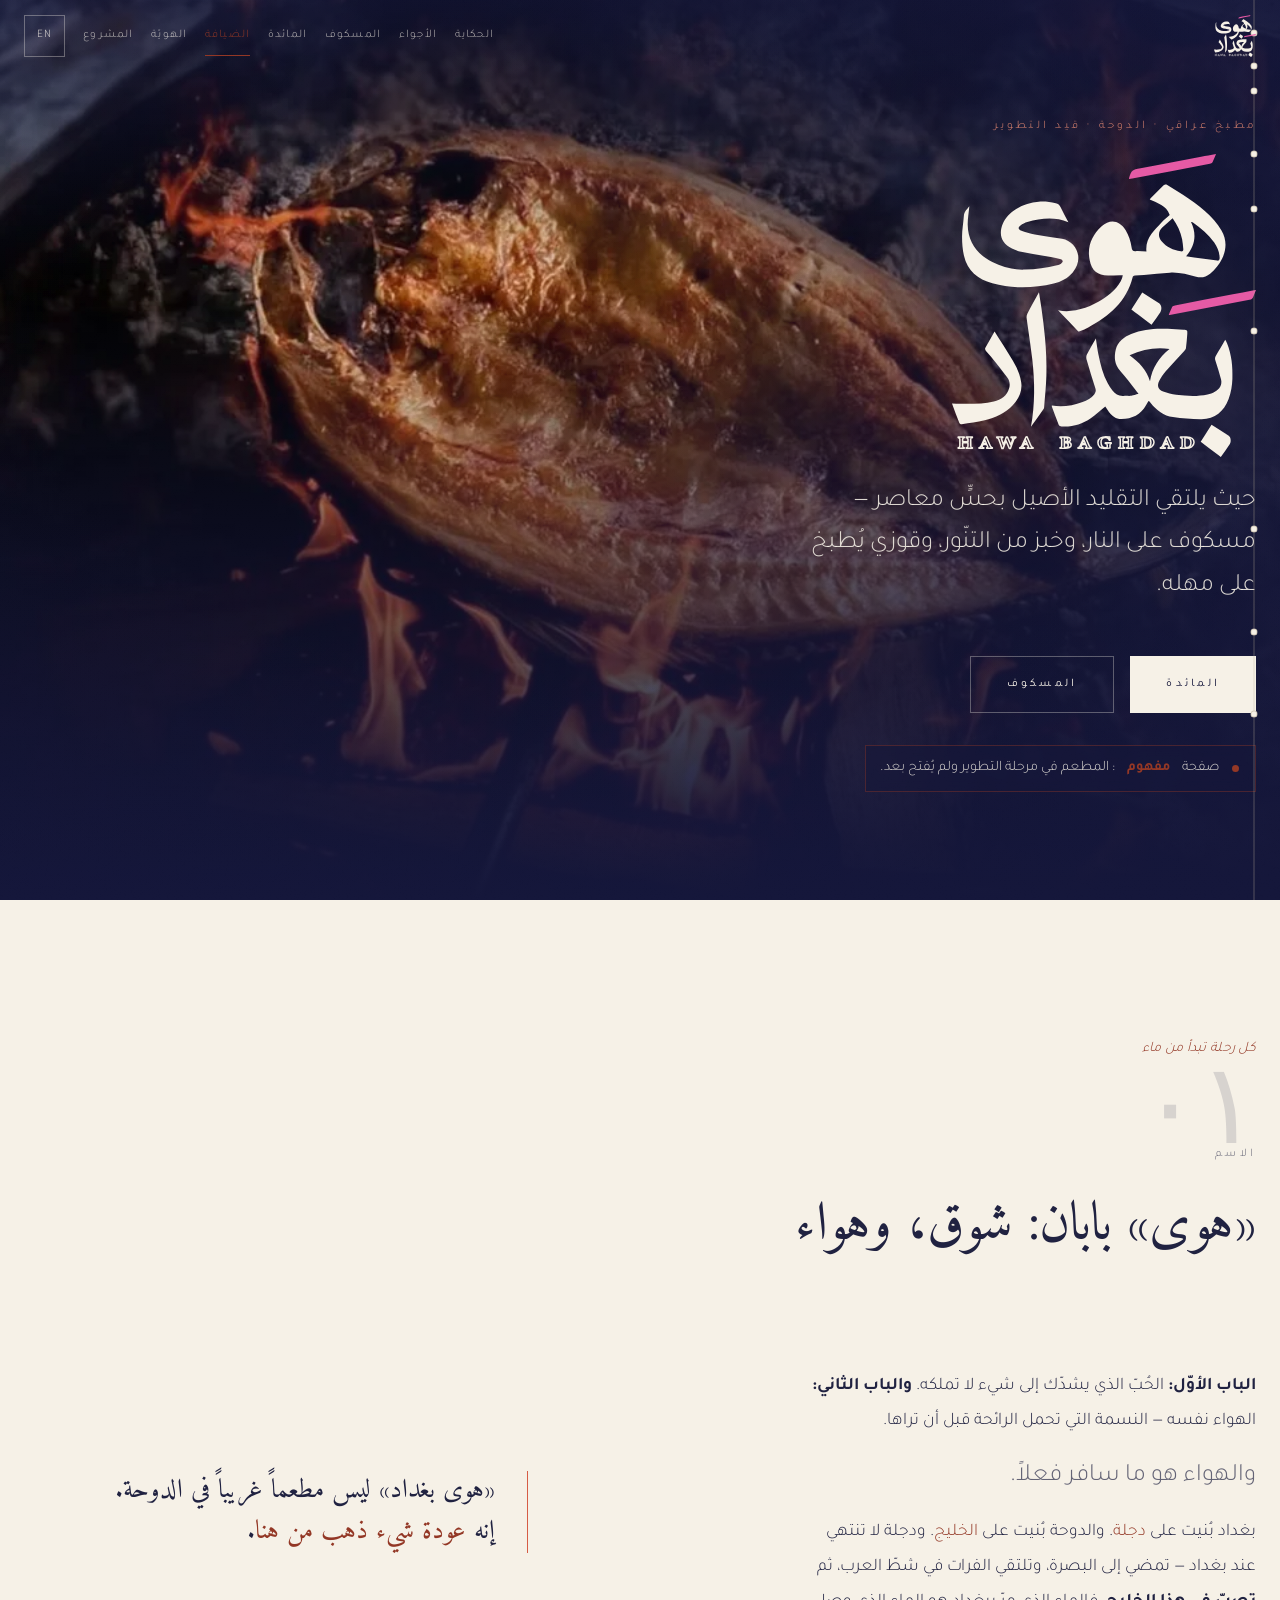
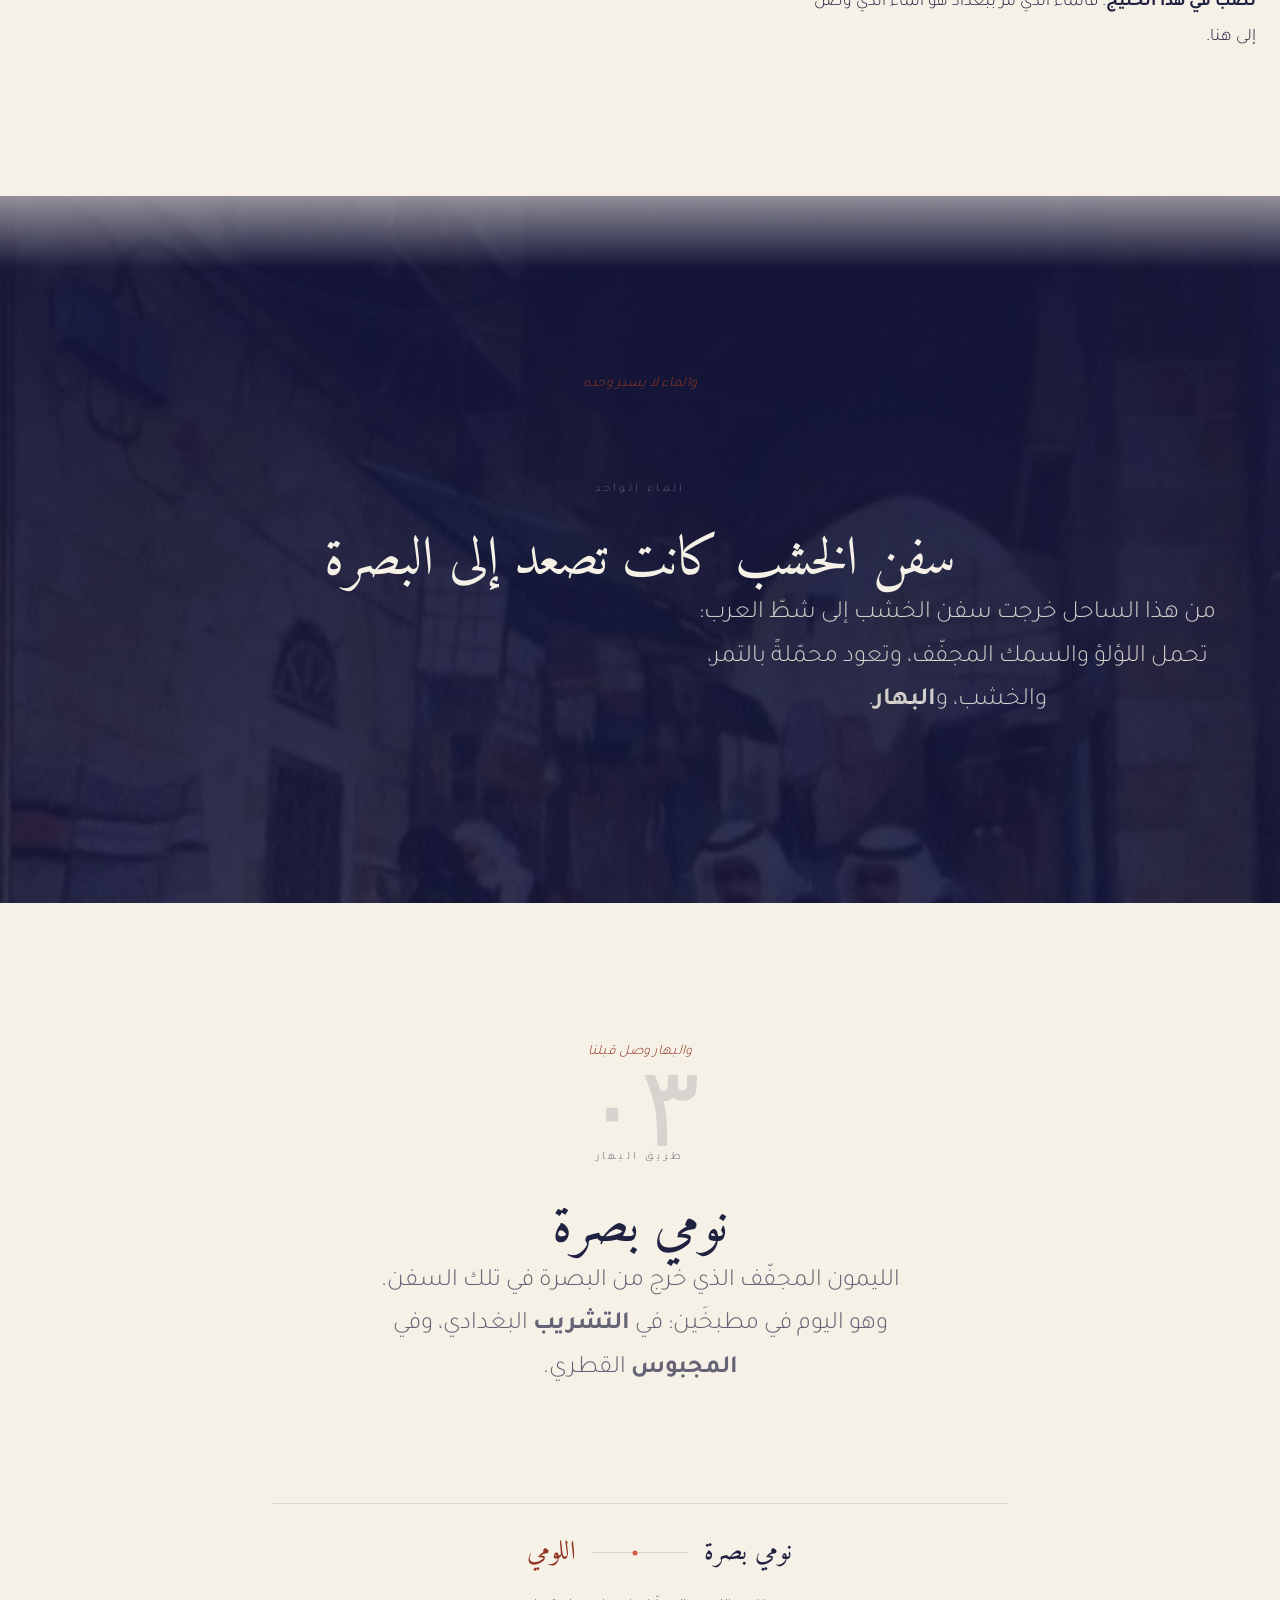
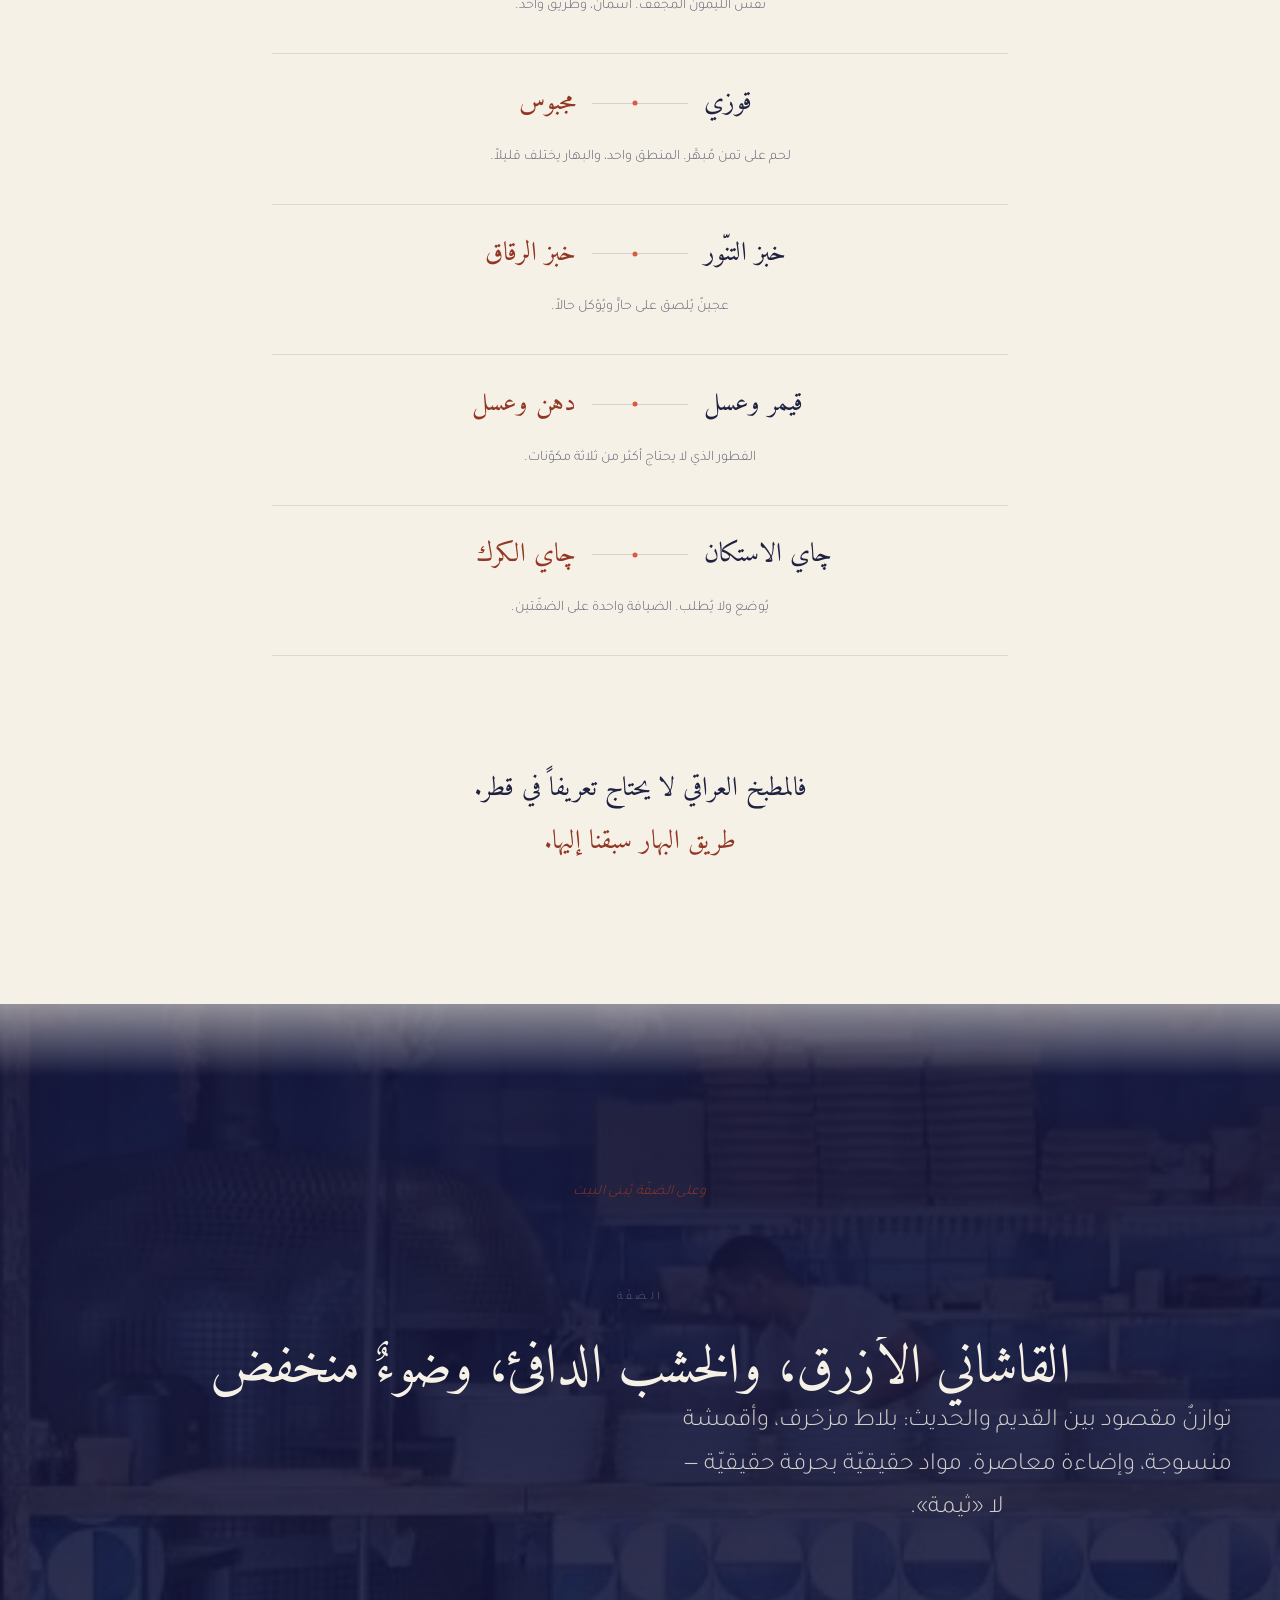
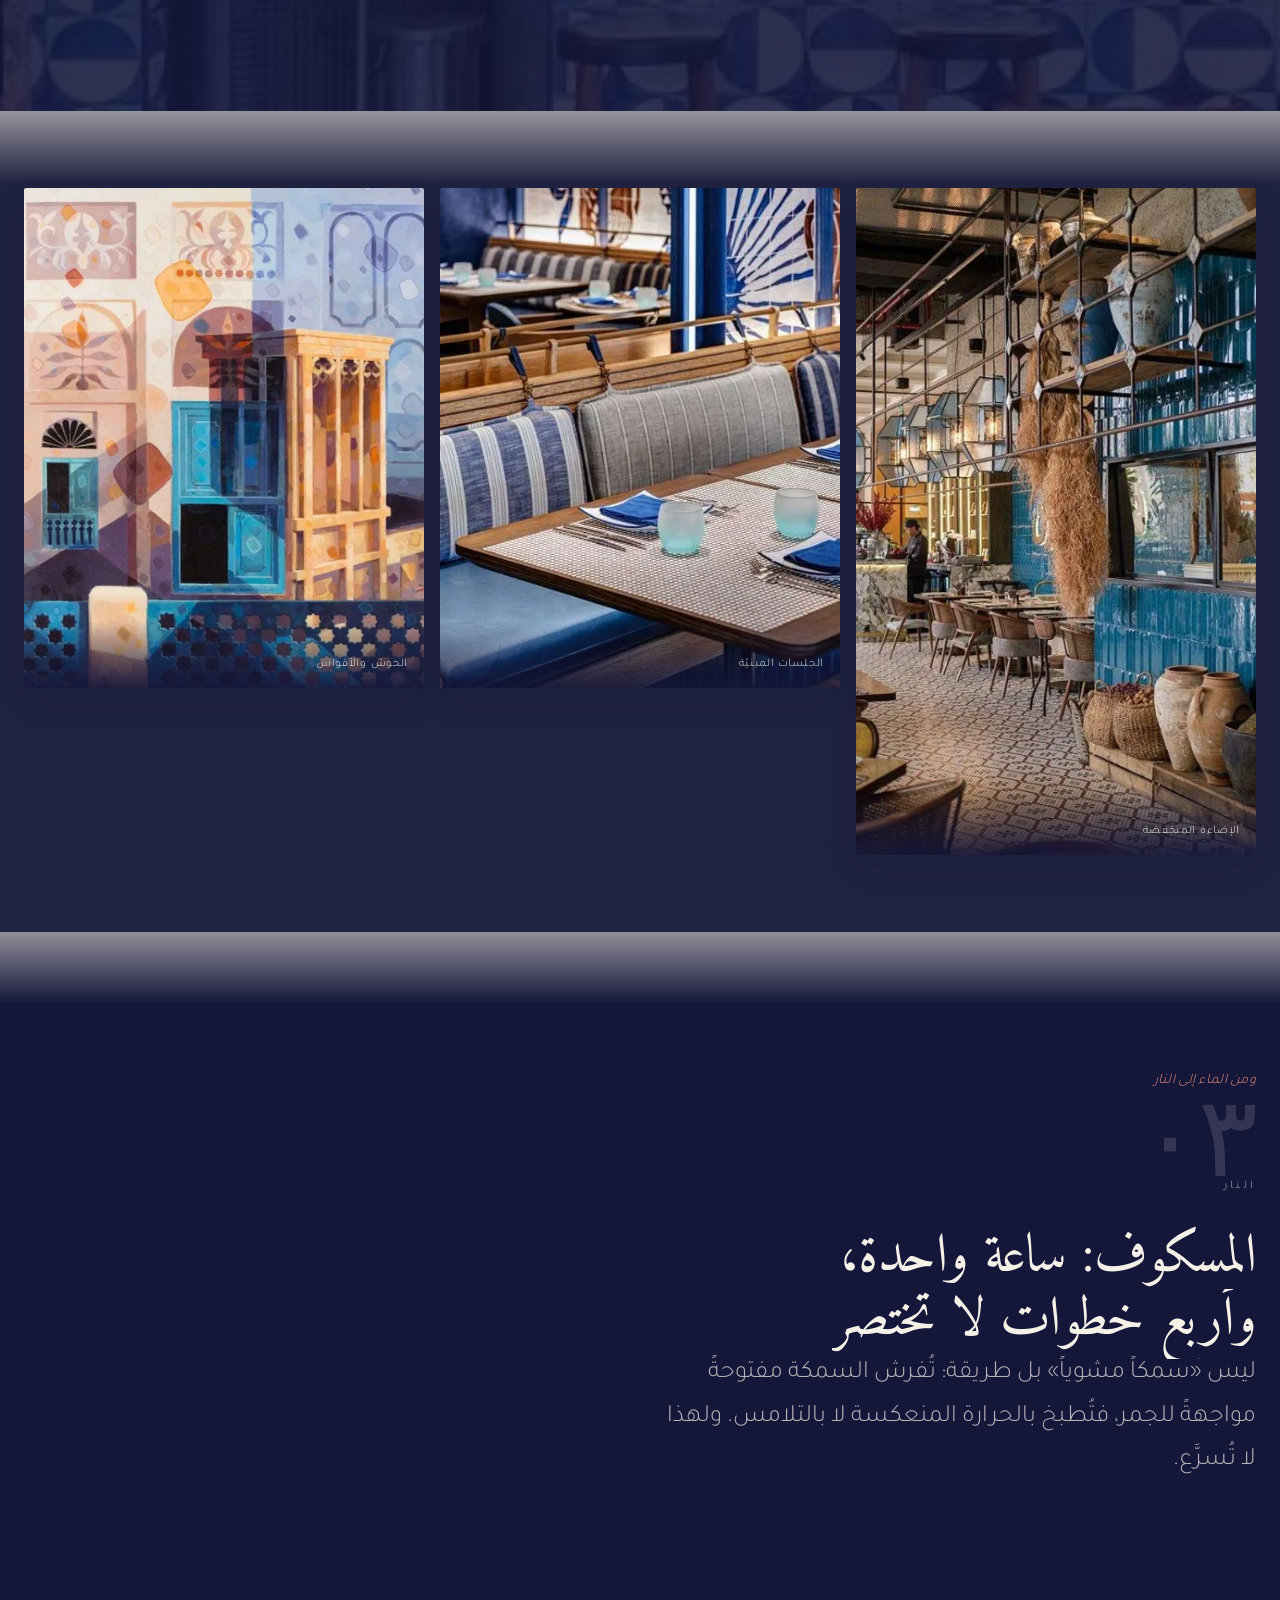
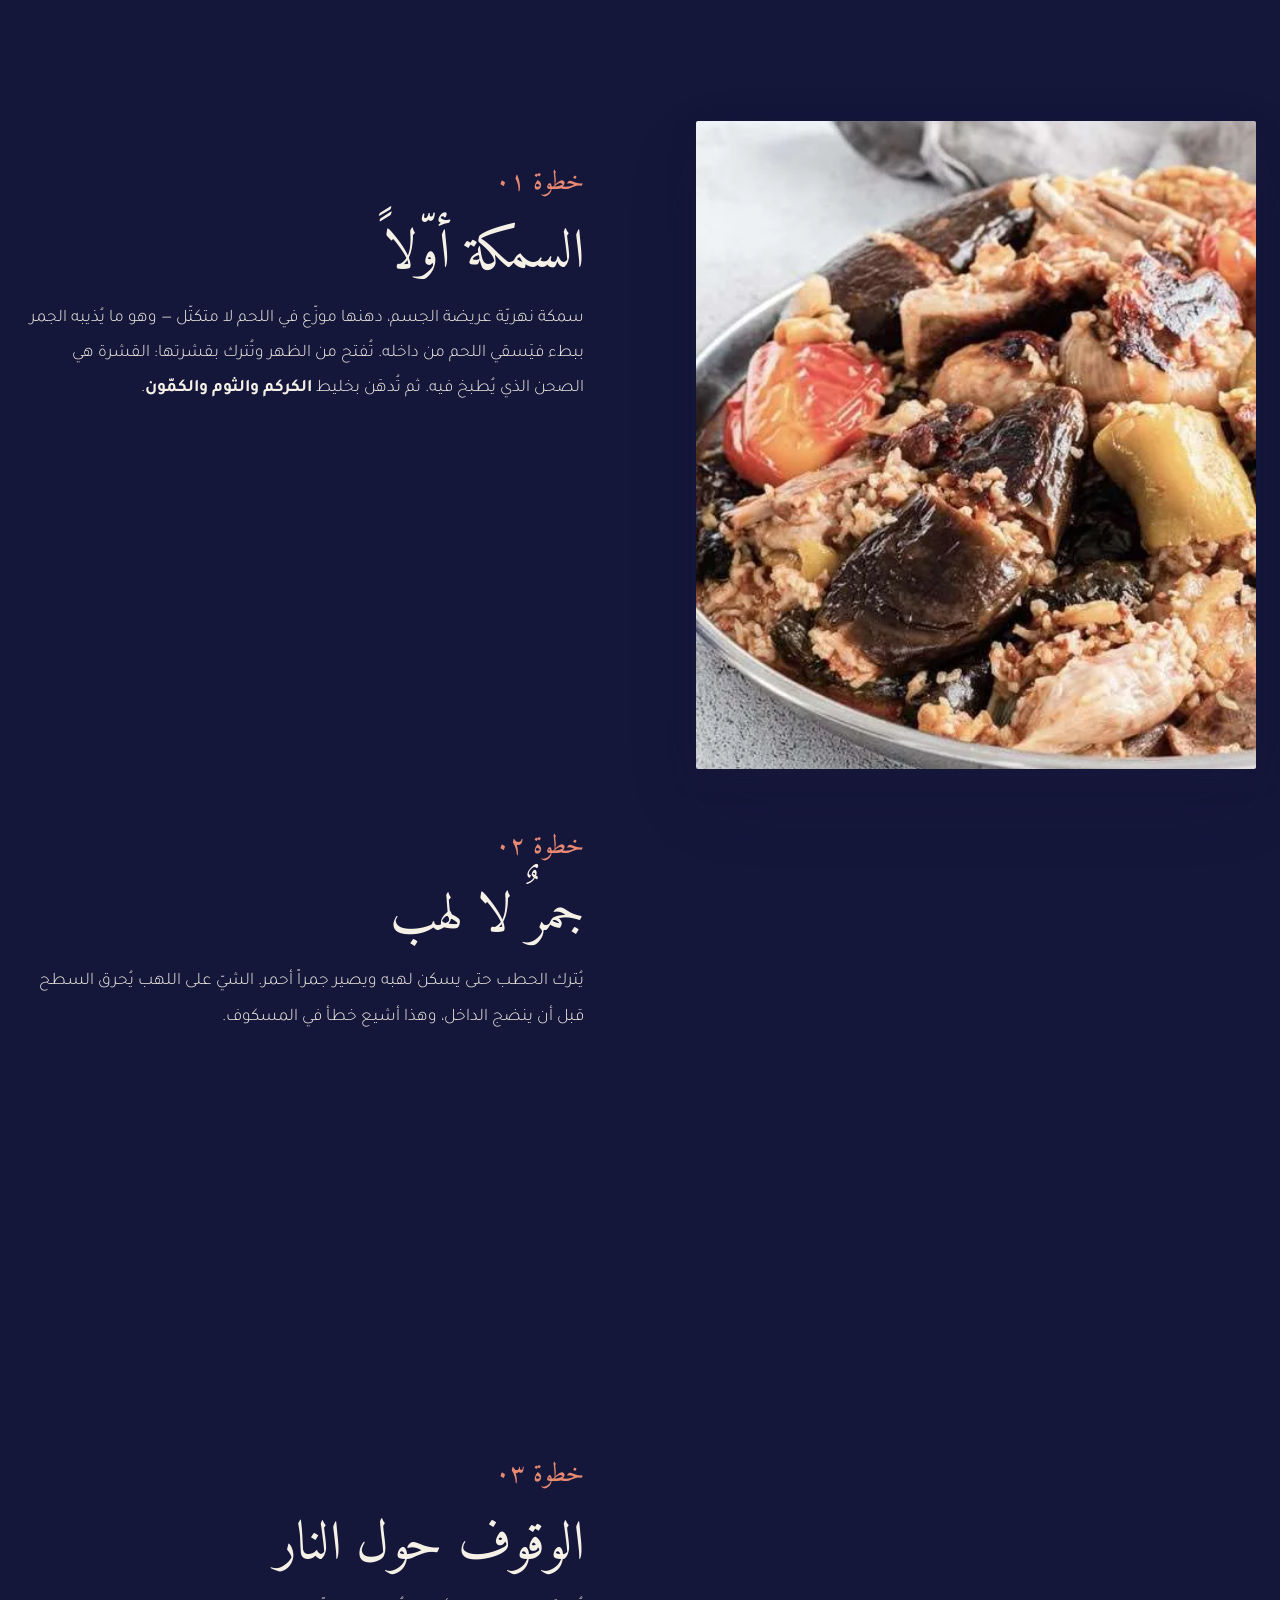
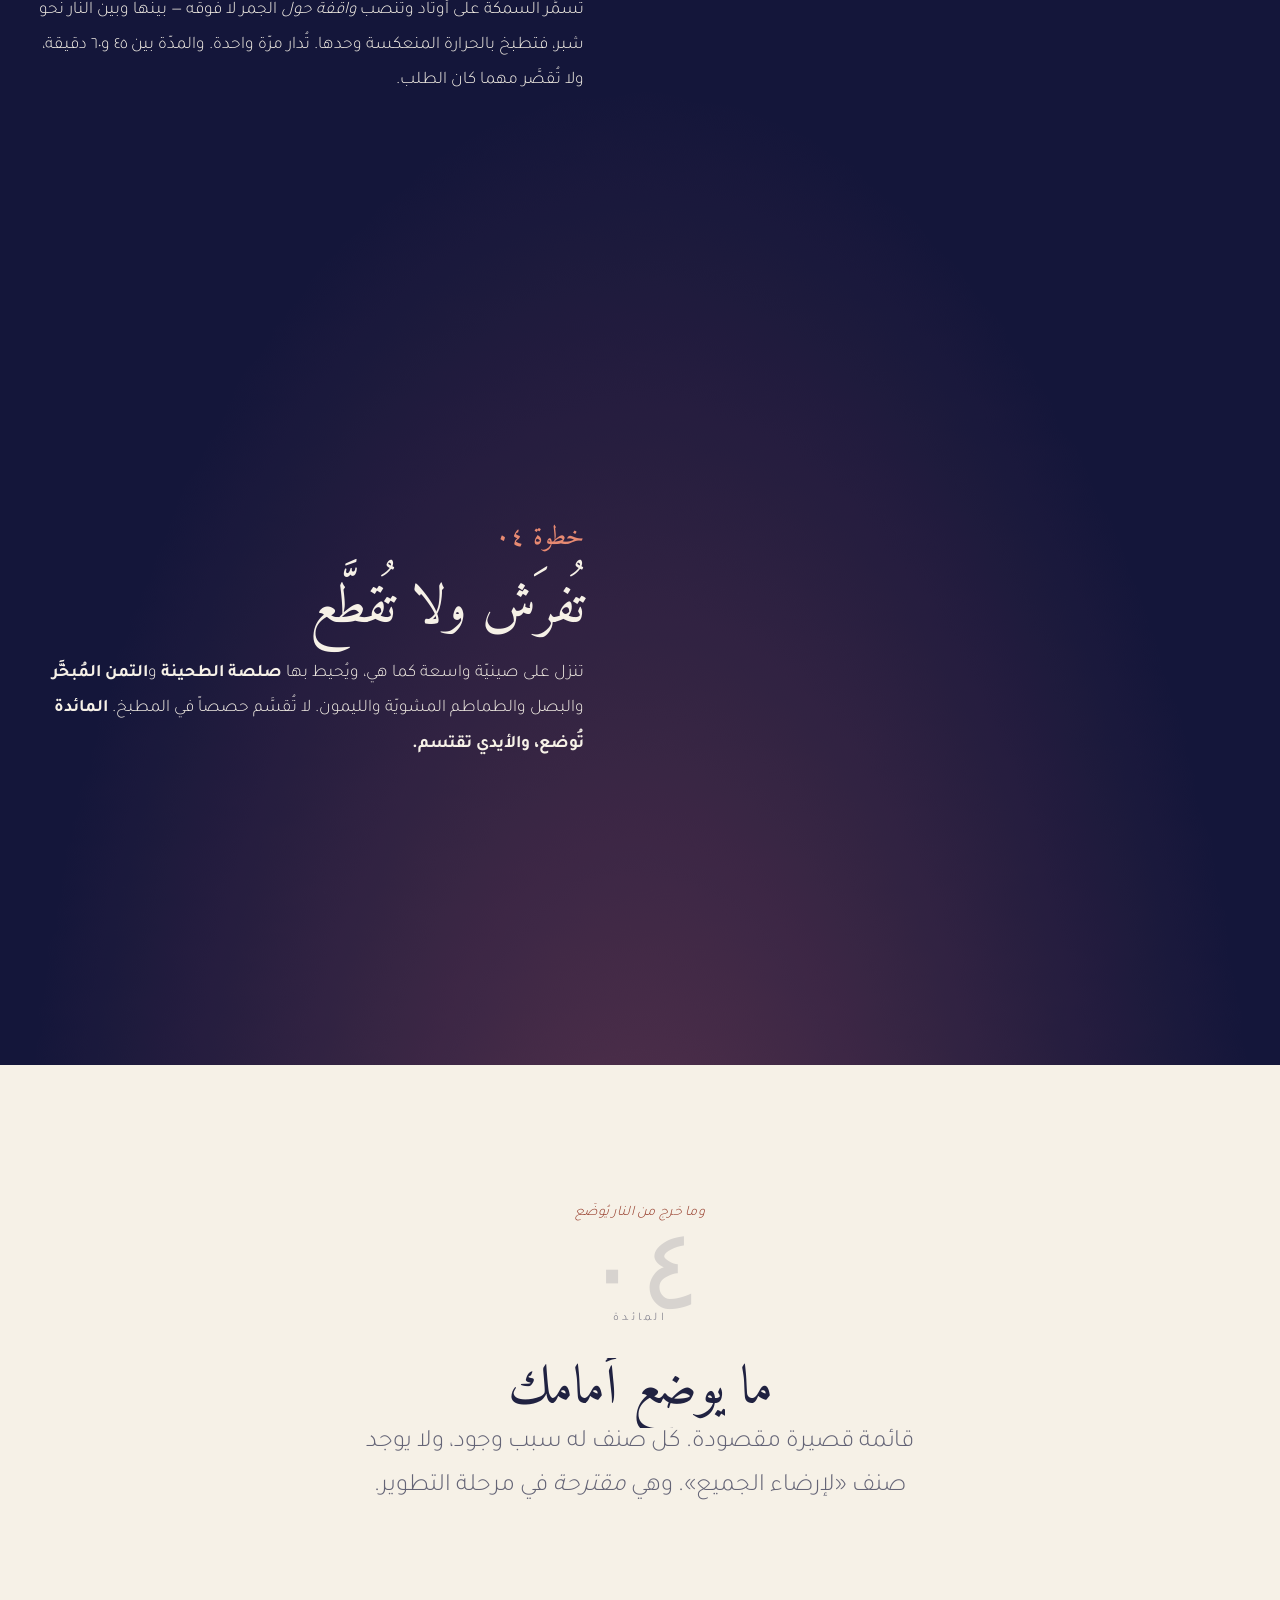
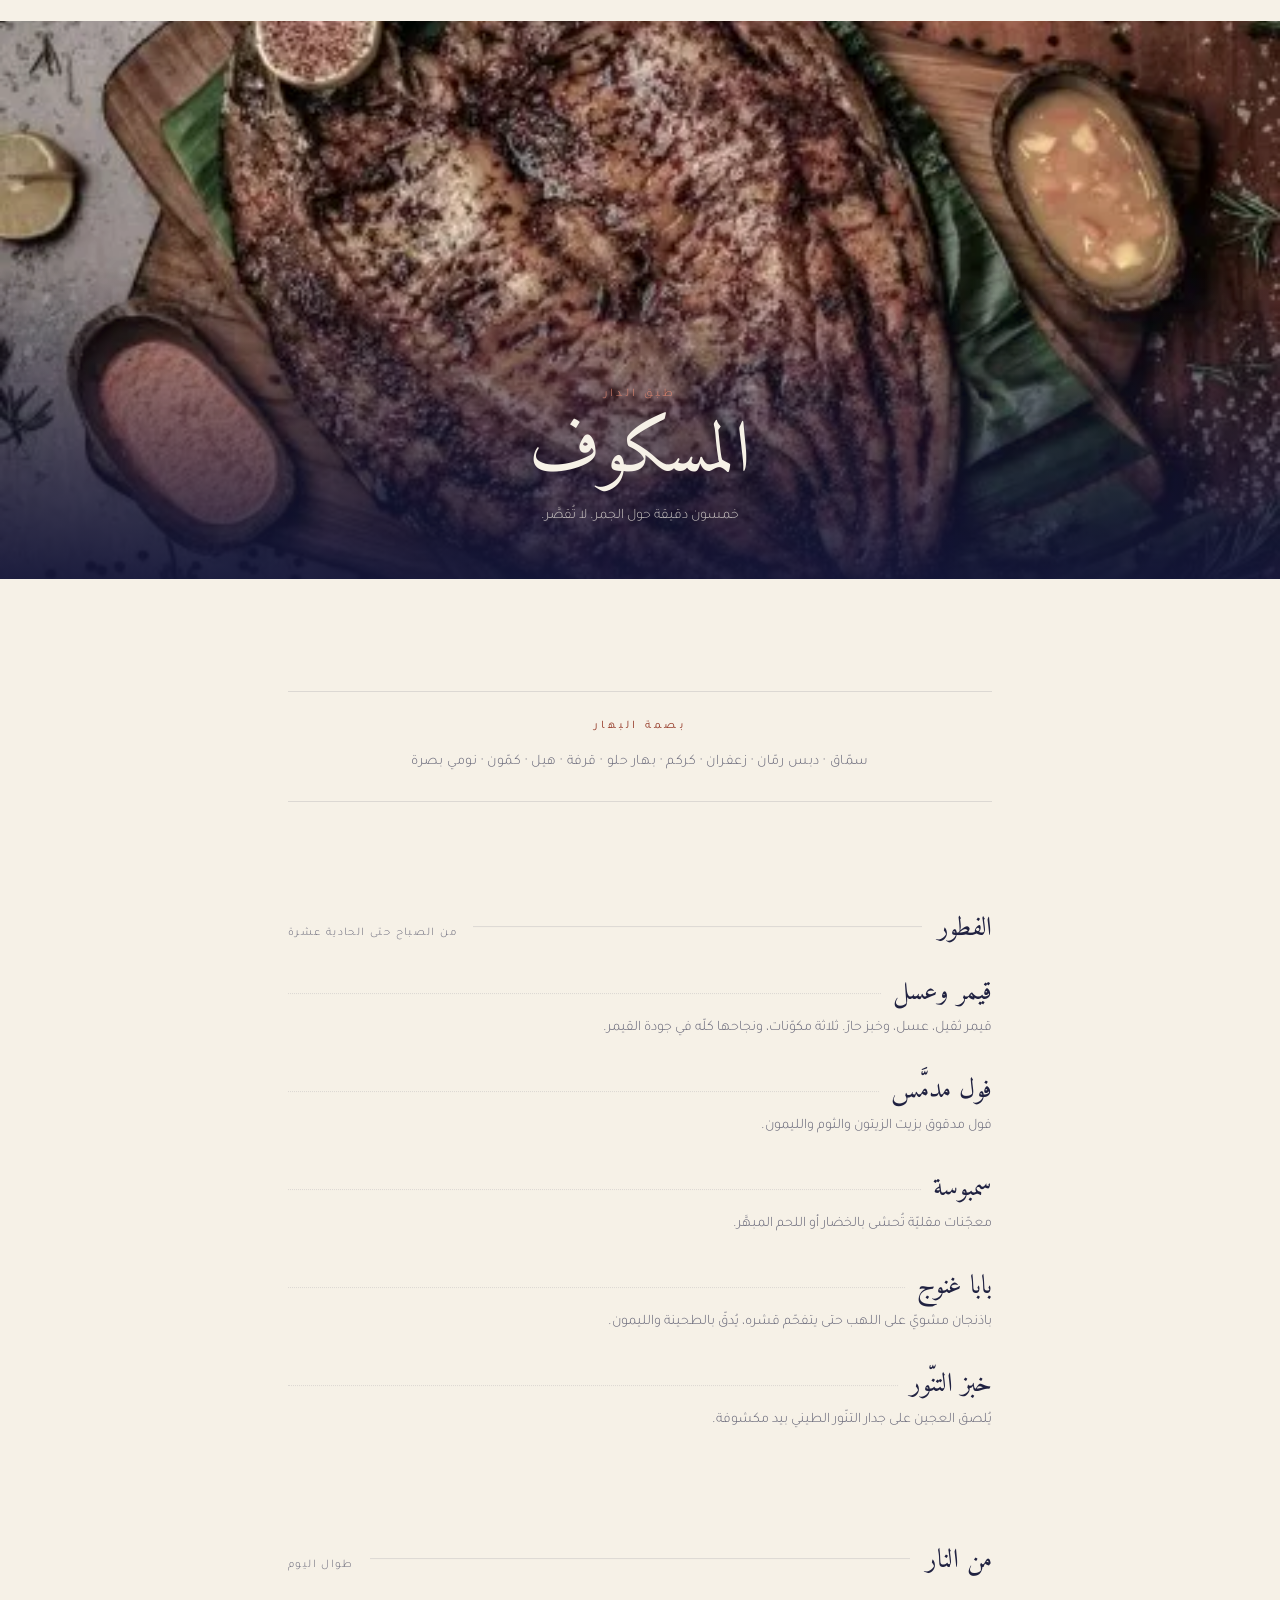
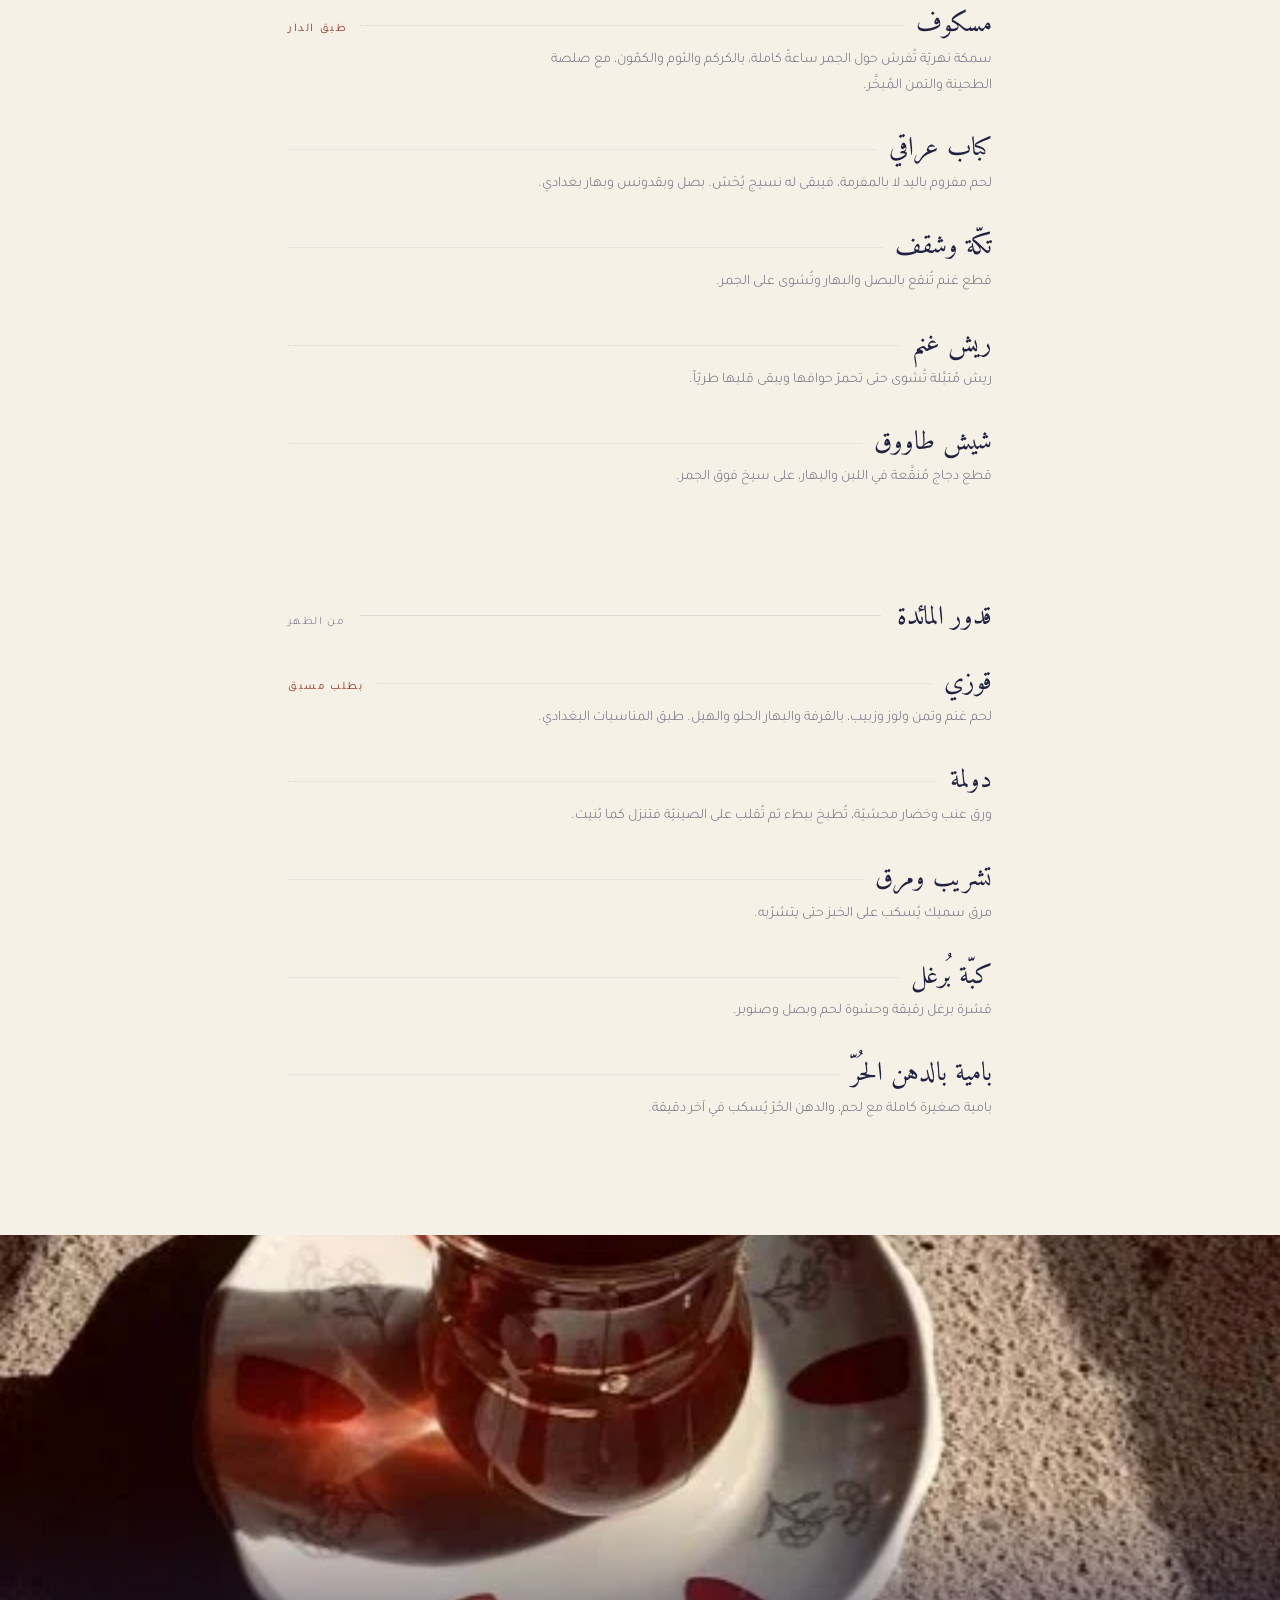
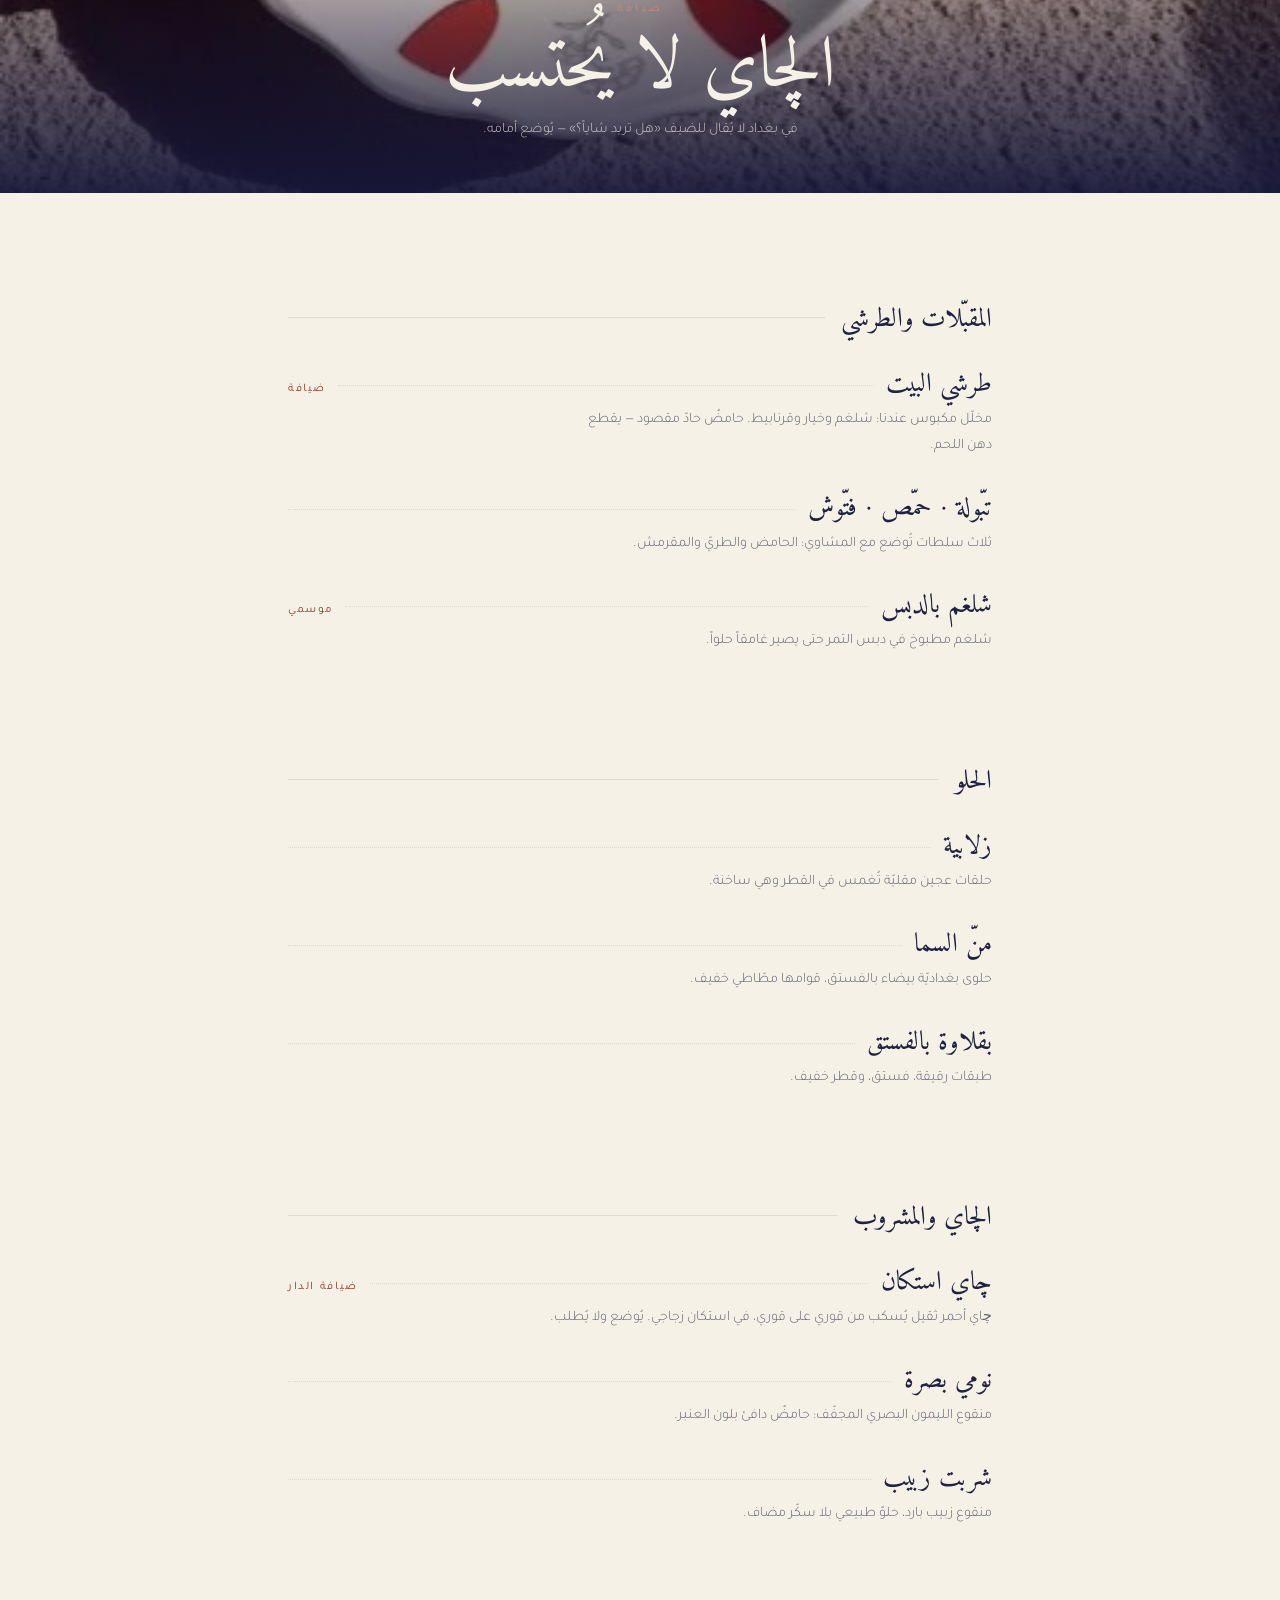
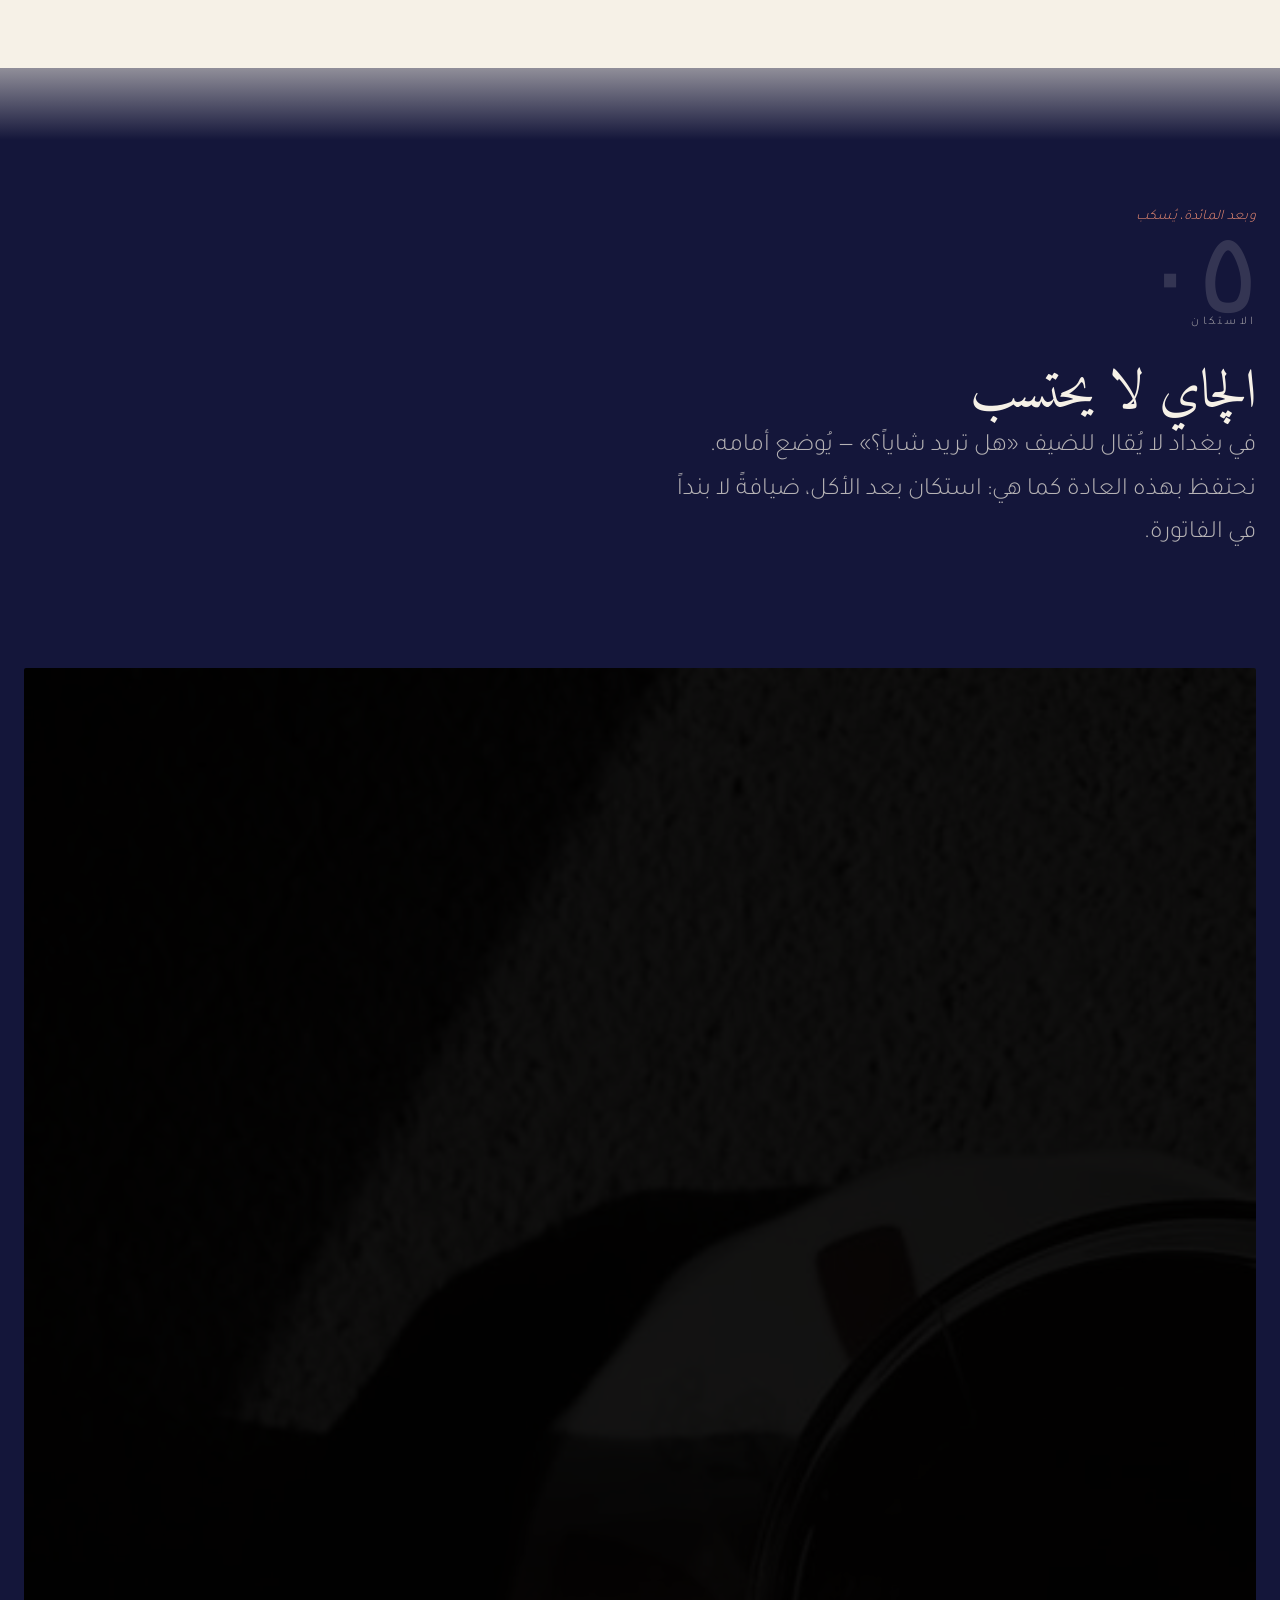
==== commit cac09c55: "الاستكان: الصبّة خلفيّةً، والاستكان لحظةً — موضعان لا واحد `tea.mp4` هو النسخة المتحرّكة من `istikan" ====
--- a/index.html
+++ b/index.html
@@ -24,10 +24,10 @@
 <link rel="preconnect" href="https://fonts.gstatic.com" crossorigin>
 <link rel="stylesheet" href="https://fonts.googleapis.com/css2?family=Amiri:wght@400;700&family=Tajawal:wght@200;300;400;500&family=Cormorant+Garamond:wght@300;400&display=swap">
 
-<link rel="stylesheet" href="assets/css/tokens.css?v=9">
-<link rel="stylesheet" href="assets/css/base.css?v=9">
-<link rel="stylesheet" href="assets/css/layout.css?v=9">
-<link rel="stylesheet" href="assets/css/cinematic.css?v=9">
+<link rel="stylesheet" href="assets/css/tokens.css?v=10">
+<link rel="stylesheet" href="assets/css/base.css?v=10">
+<link rel="stylesheet" href="assets/css/layout.css?v=10">
+<link rel="stylesheet" href="assets/css/cinematic.css?v=10">
 
 <!-- بيانات مُهيكلة: النوع Organization لا Restaurant عن قصد.
      المطعم لم يُفتح بعد، ووسم Restaurant يدعو جوجل إلى بناء بطاقة نشاط
@@ -634,6 +634,15 @@
            data-start="0" data-end="11"
            muted loop playsinline preload="none" aria-hidden="true"></video>
     <figure class="torch" data-reveal>
+      <!-- الموضع الثاني في هذا الفصل: الاستكان نفسه متحرّكاً.
+           `tea.mp4` هو النسخة المتحرّكة من هذه الصورة بعينها —
+           الاستكان على الصحن بالنقاط الحمراء — فيحتلّ مكانها
+           تماماً فلا يهتزّ التخطيط، وتبقى الصورة بديلاً إن تعذّر
+           التشغيل. والصبّة في خلفيّة القسم، فالموضعان مختلفان:
+           الصبّ خلفيّةً، والاستكان لحظةً فوتوغرافيّة. -->
+      <video class="clip" data-src="media/video/tea.mp4"
+             data-start="0" data-end="11"
+             muted loop playsinline preload="none" aria-hidden="true"></video>
       <picture><source type="image/webp" srcset="assets/img/profile/istikan-02-472.webp 472w" sizes="100vw"><img src="assets/img/profile/istikan-02-472.jpg" alt="استكان چاي على صحن بنقاط حمراء" loading="lazy" decoding="async"></picture>
       <figcaption>مرّر المؤشّر على الصورة</figcaption>
     </figure>
@@ -917,6 +926,6 @@
   </div>
 </footer>
 
-<script src="assets/js/app.js?v=9" defer></script>
+<script src="assets/js/app.js?v=10" defer></script>
 </body>
 </html>
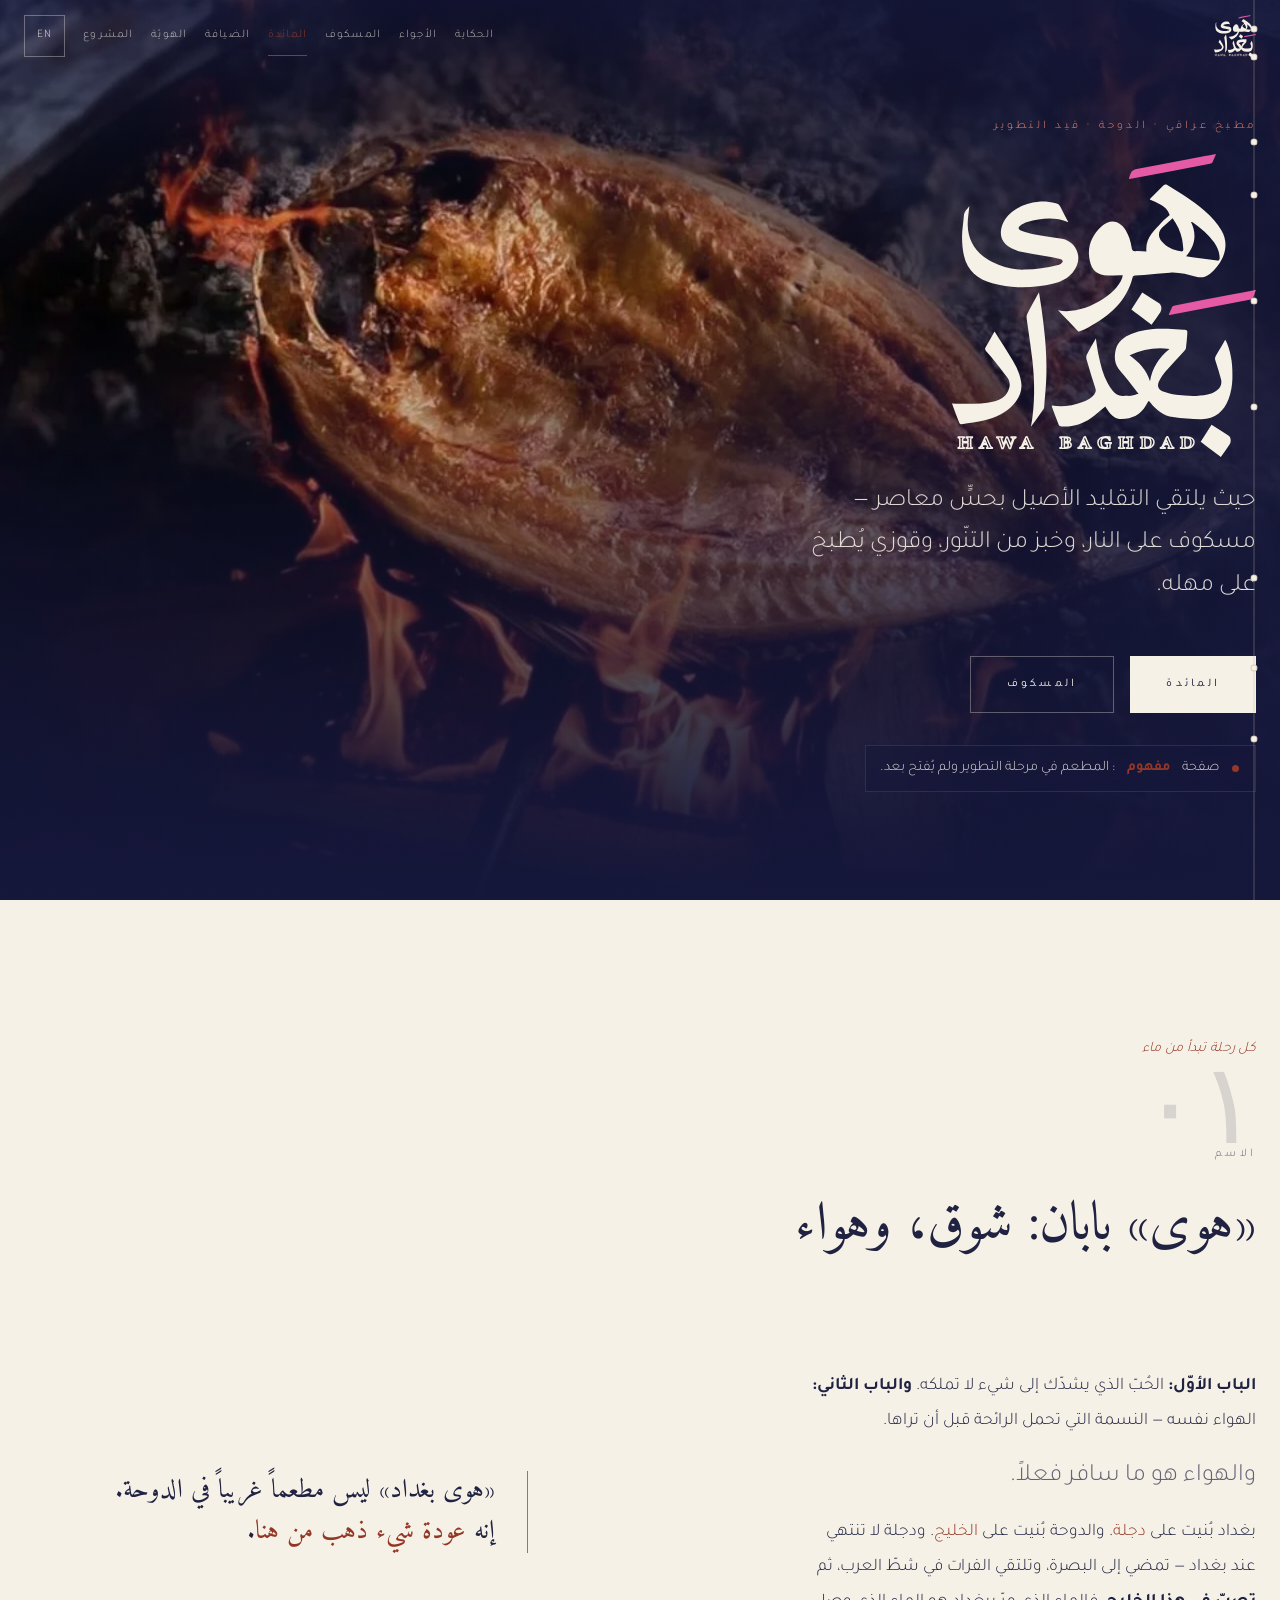
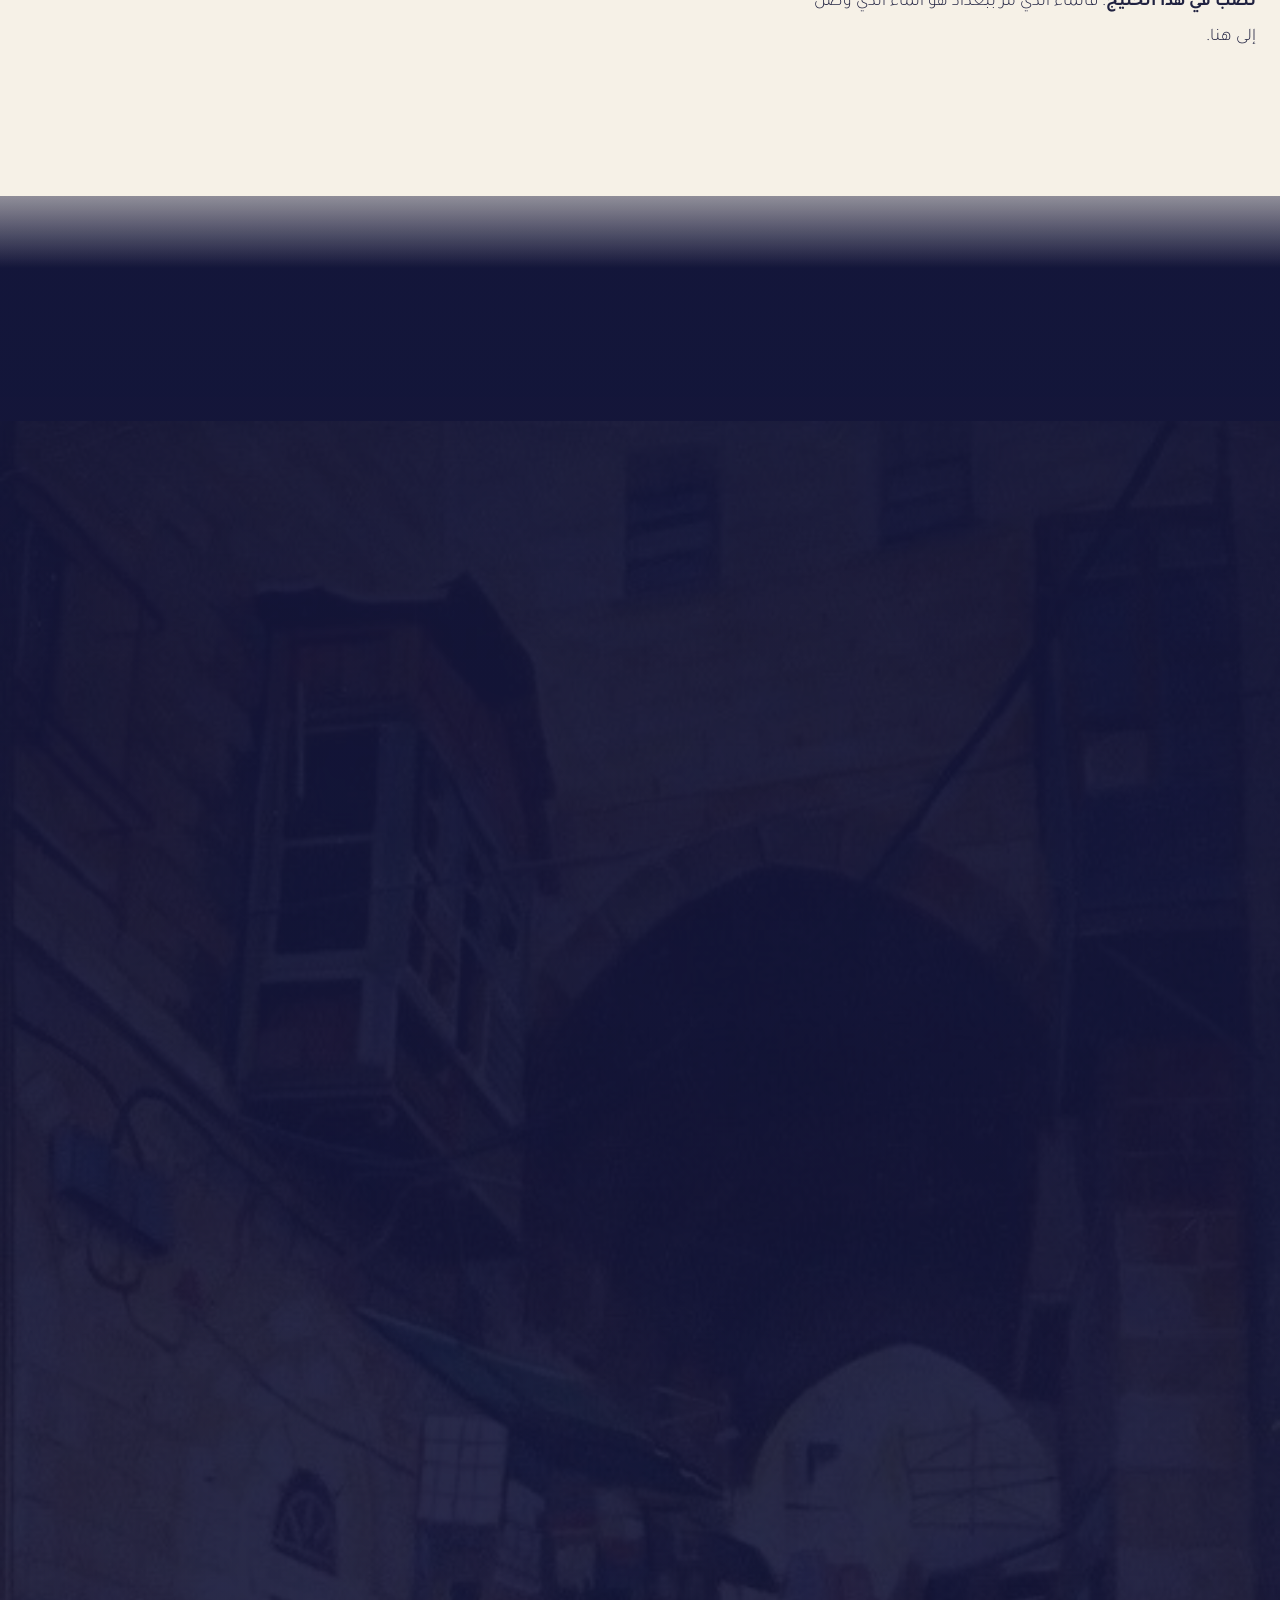
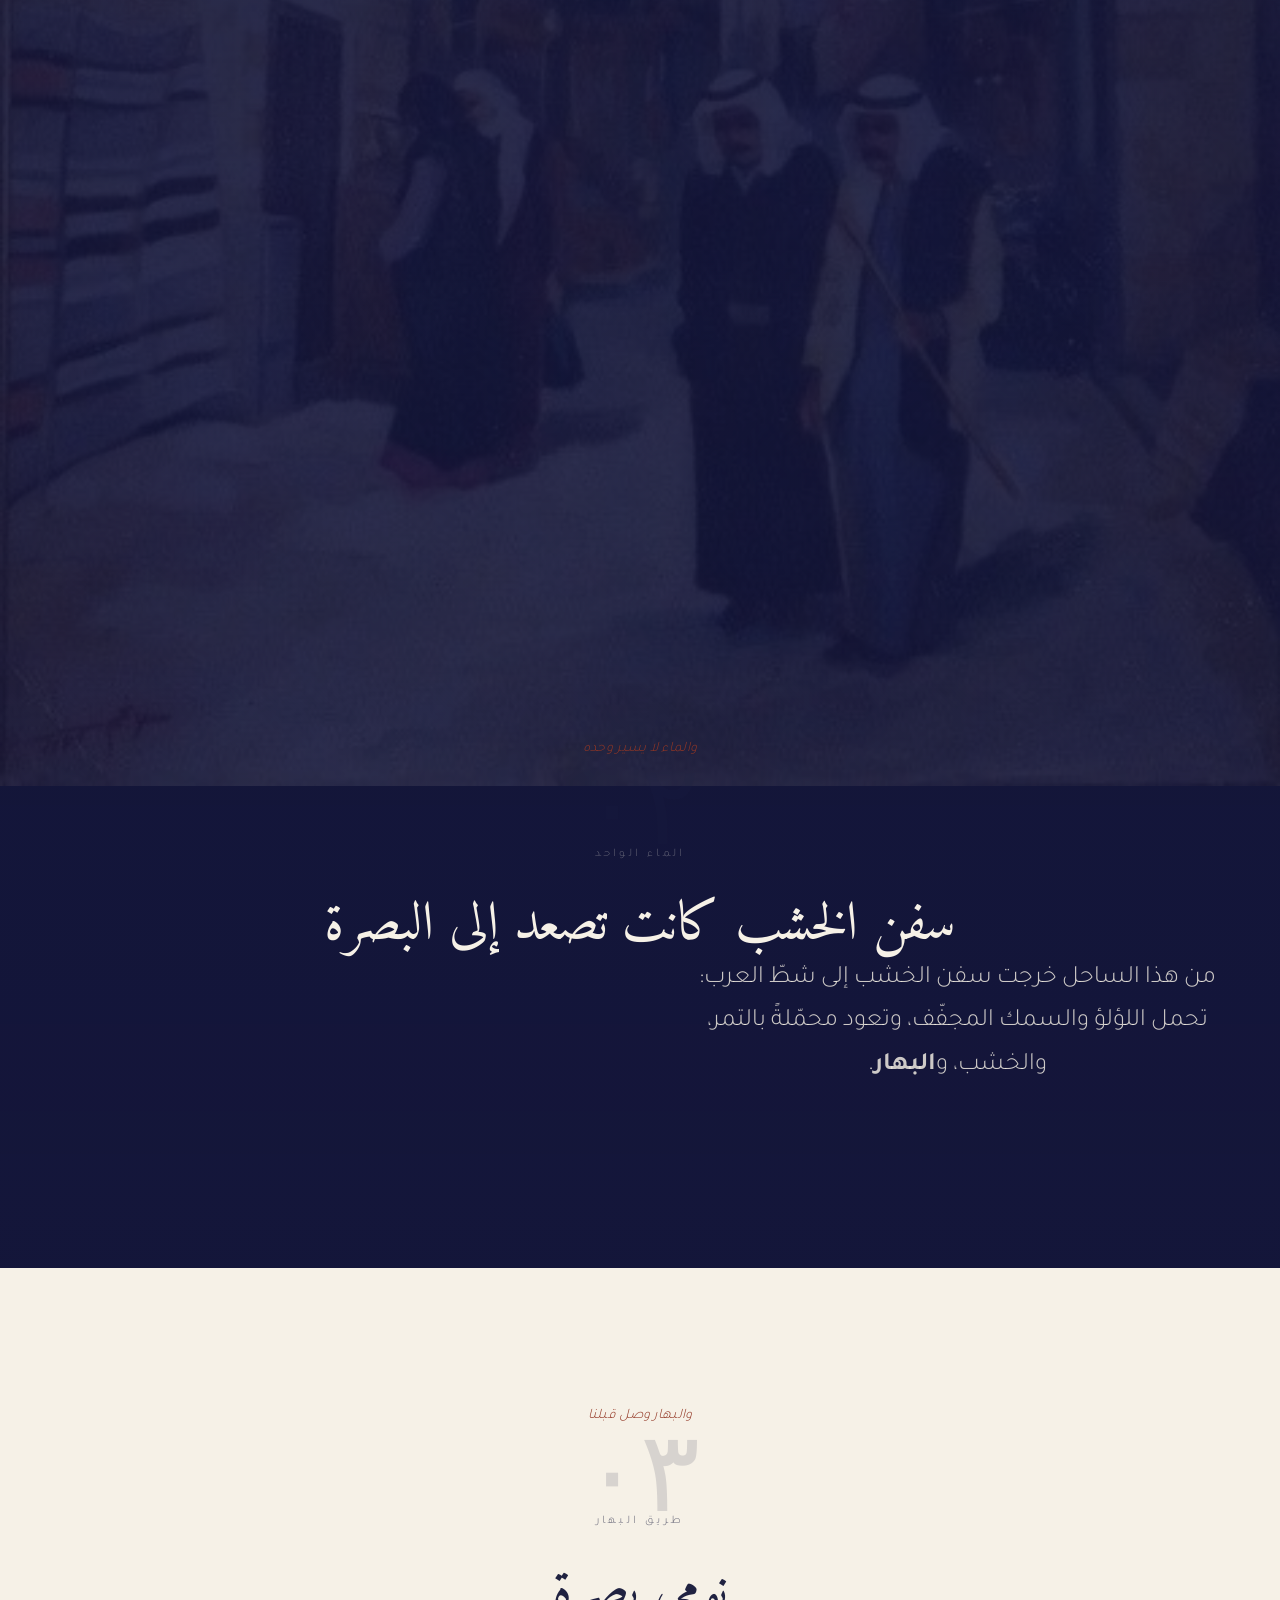
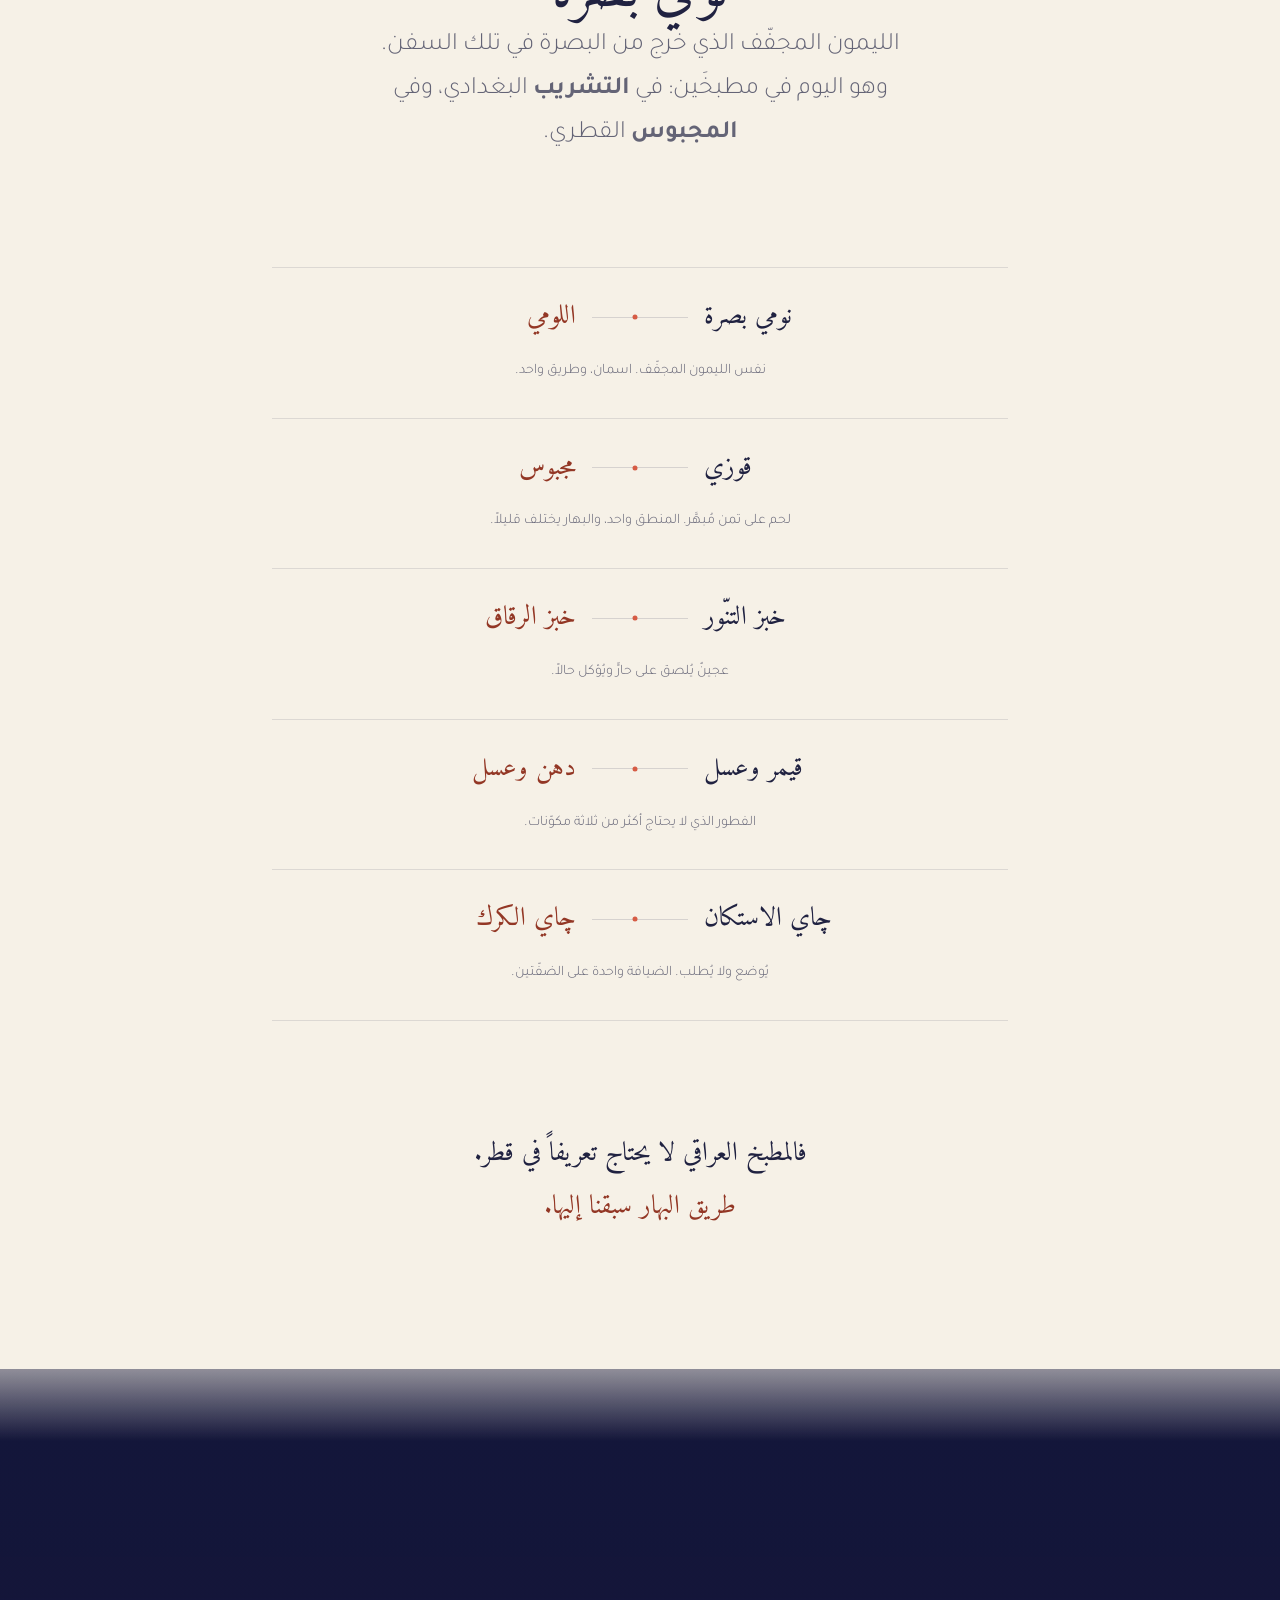
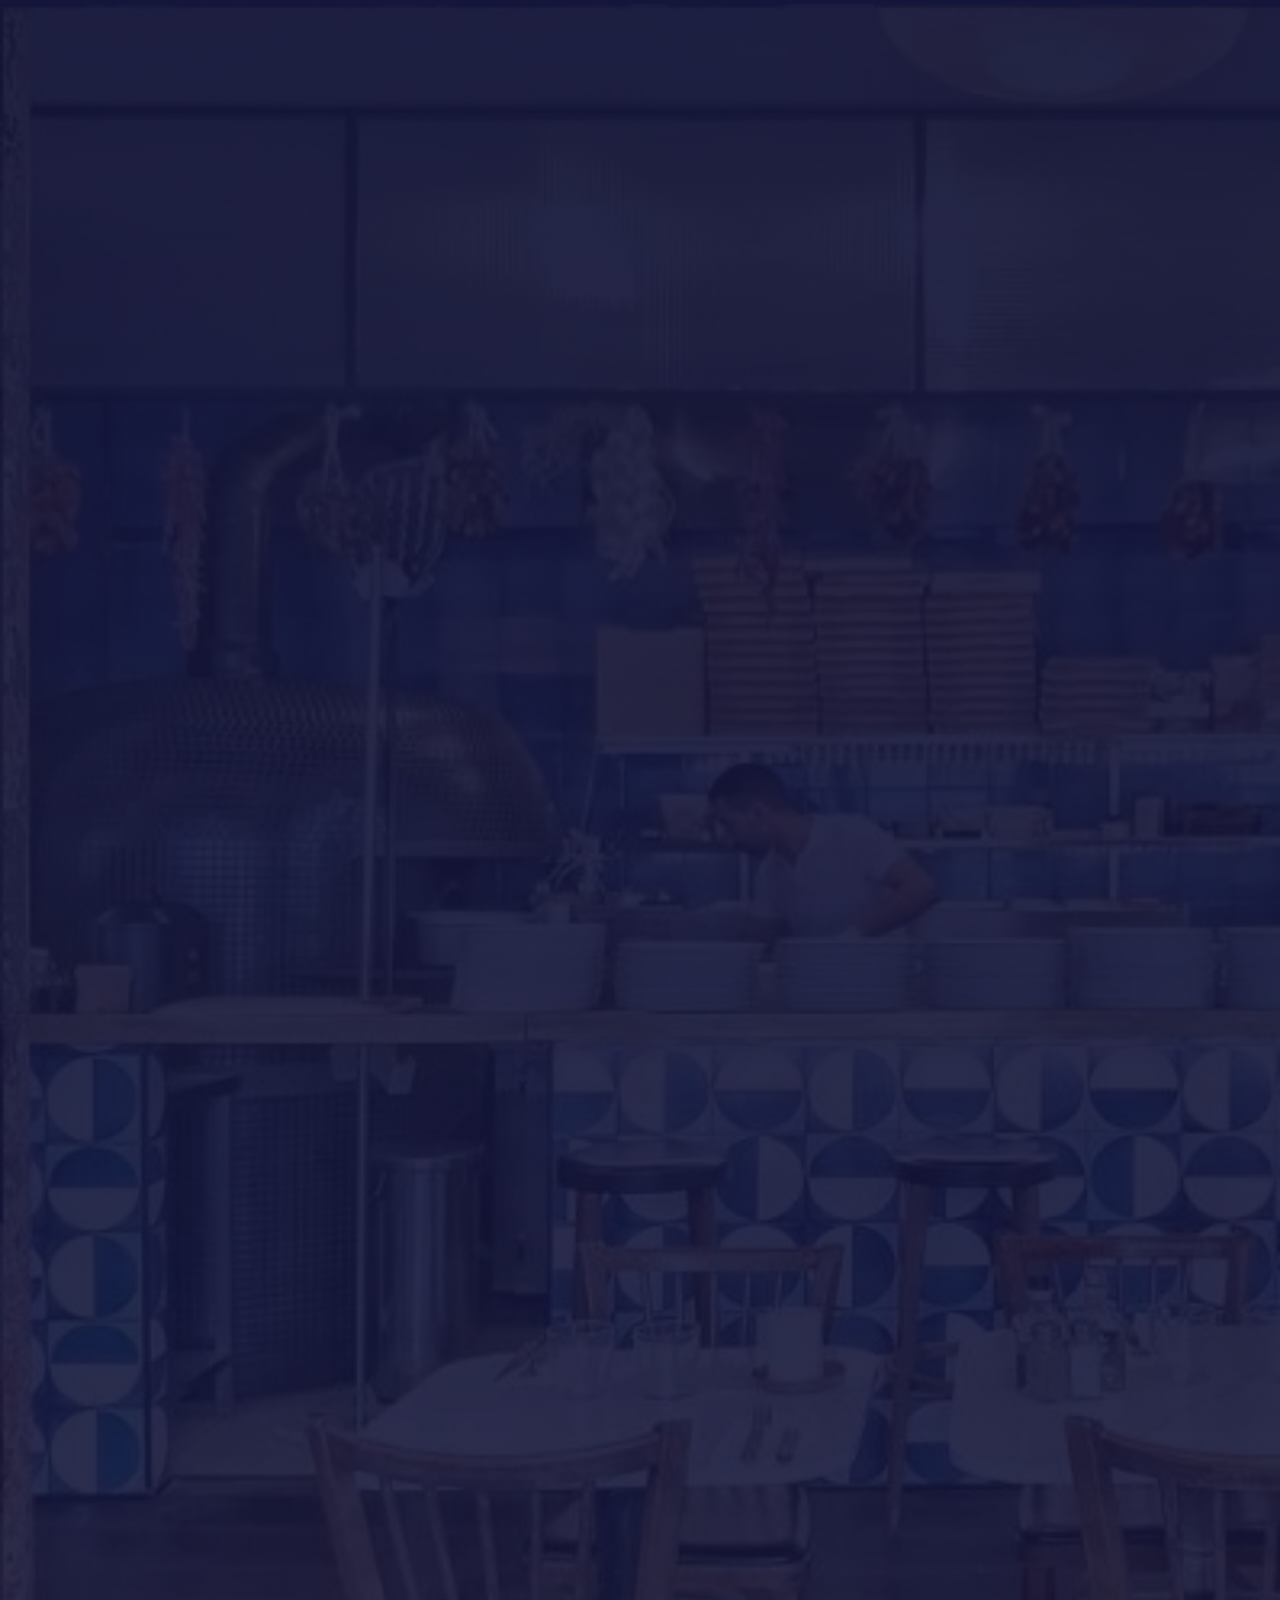
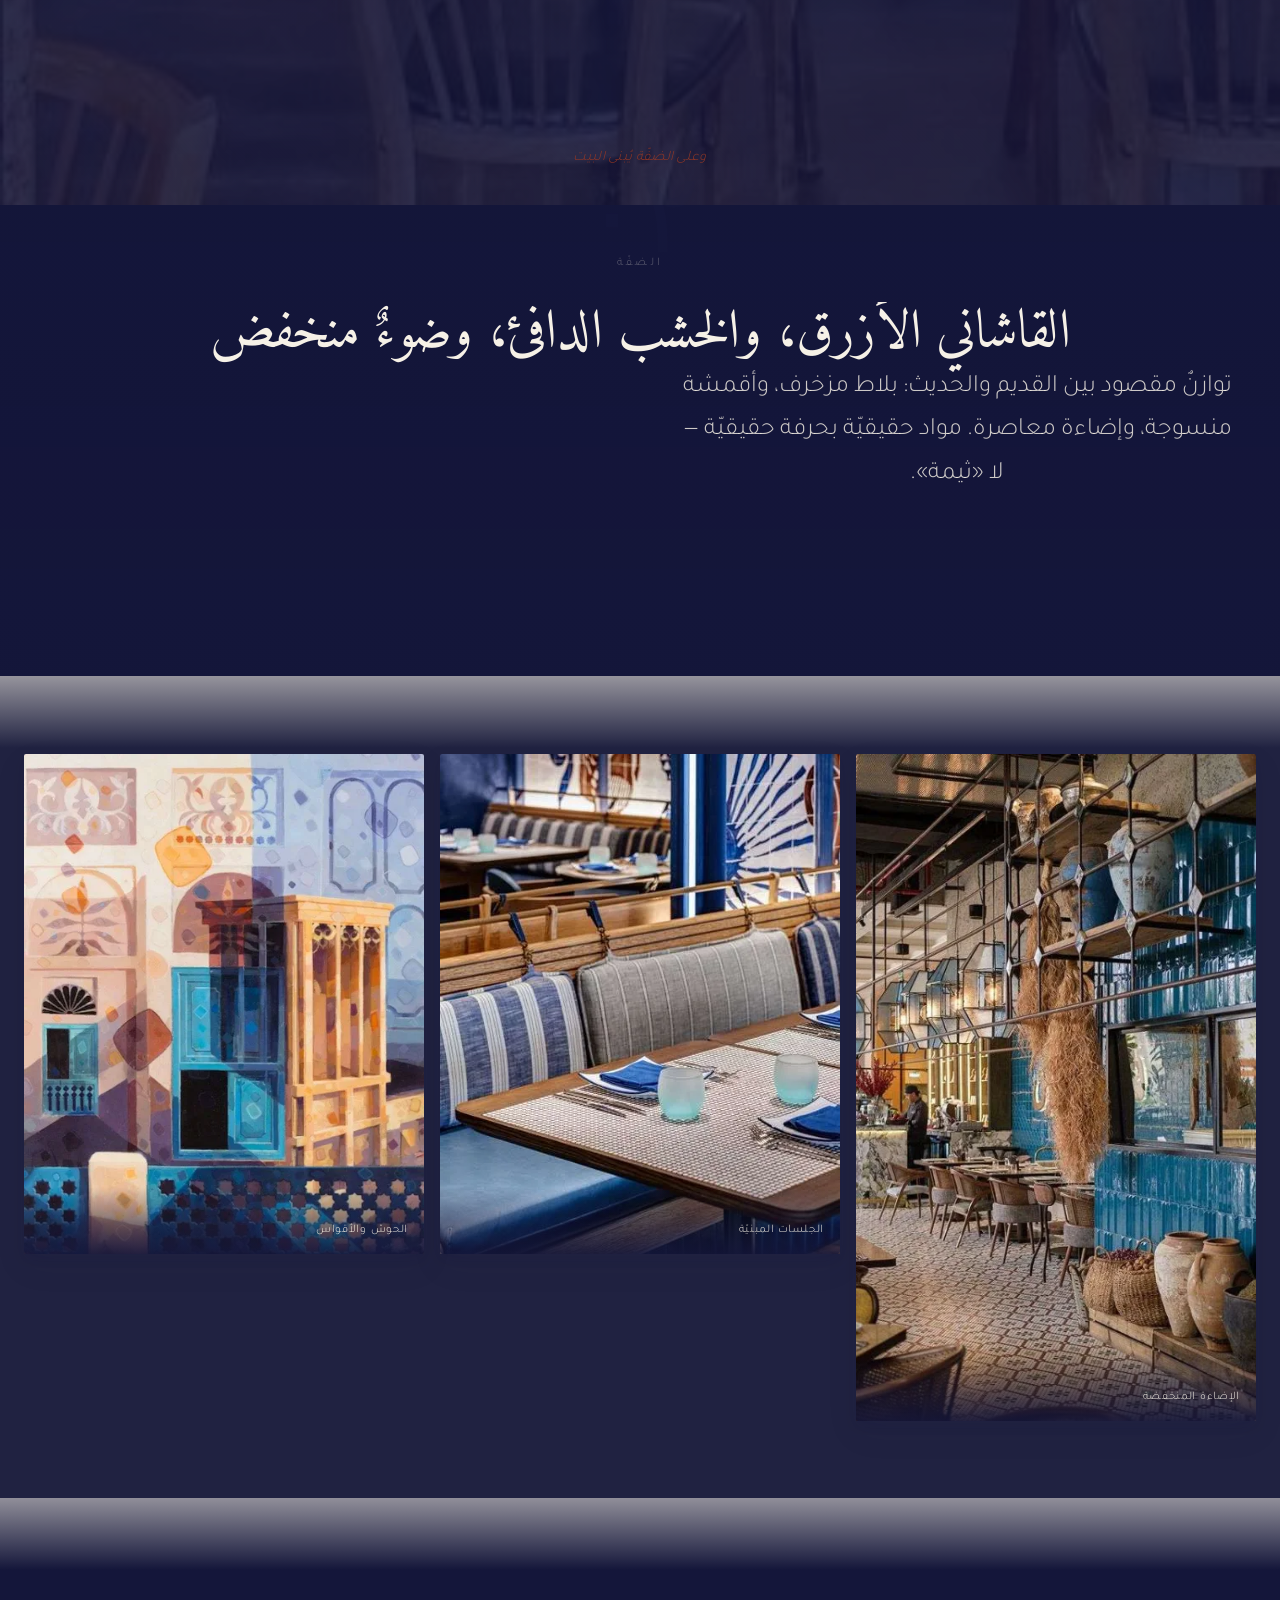
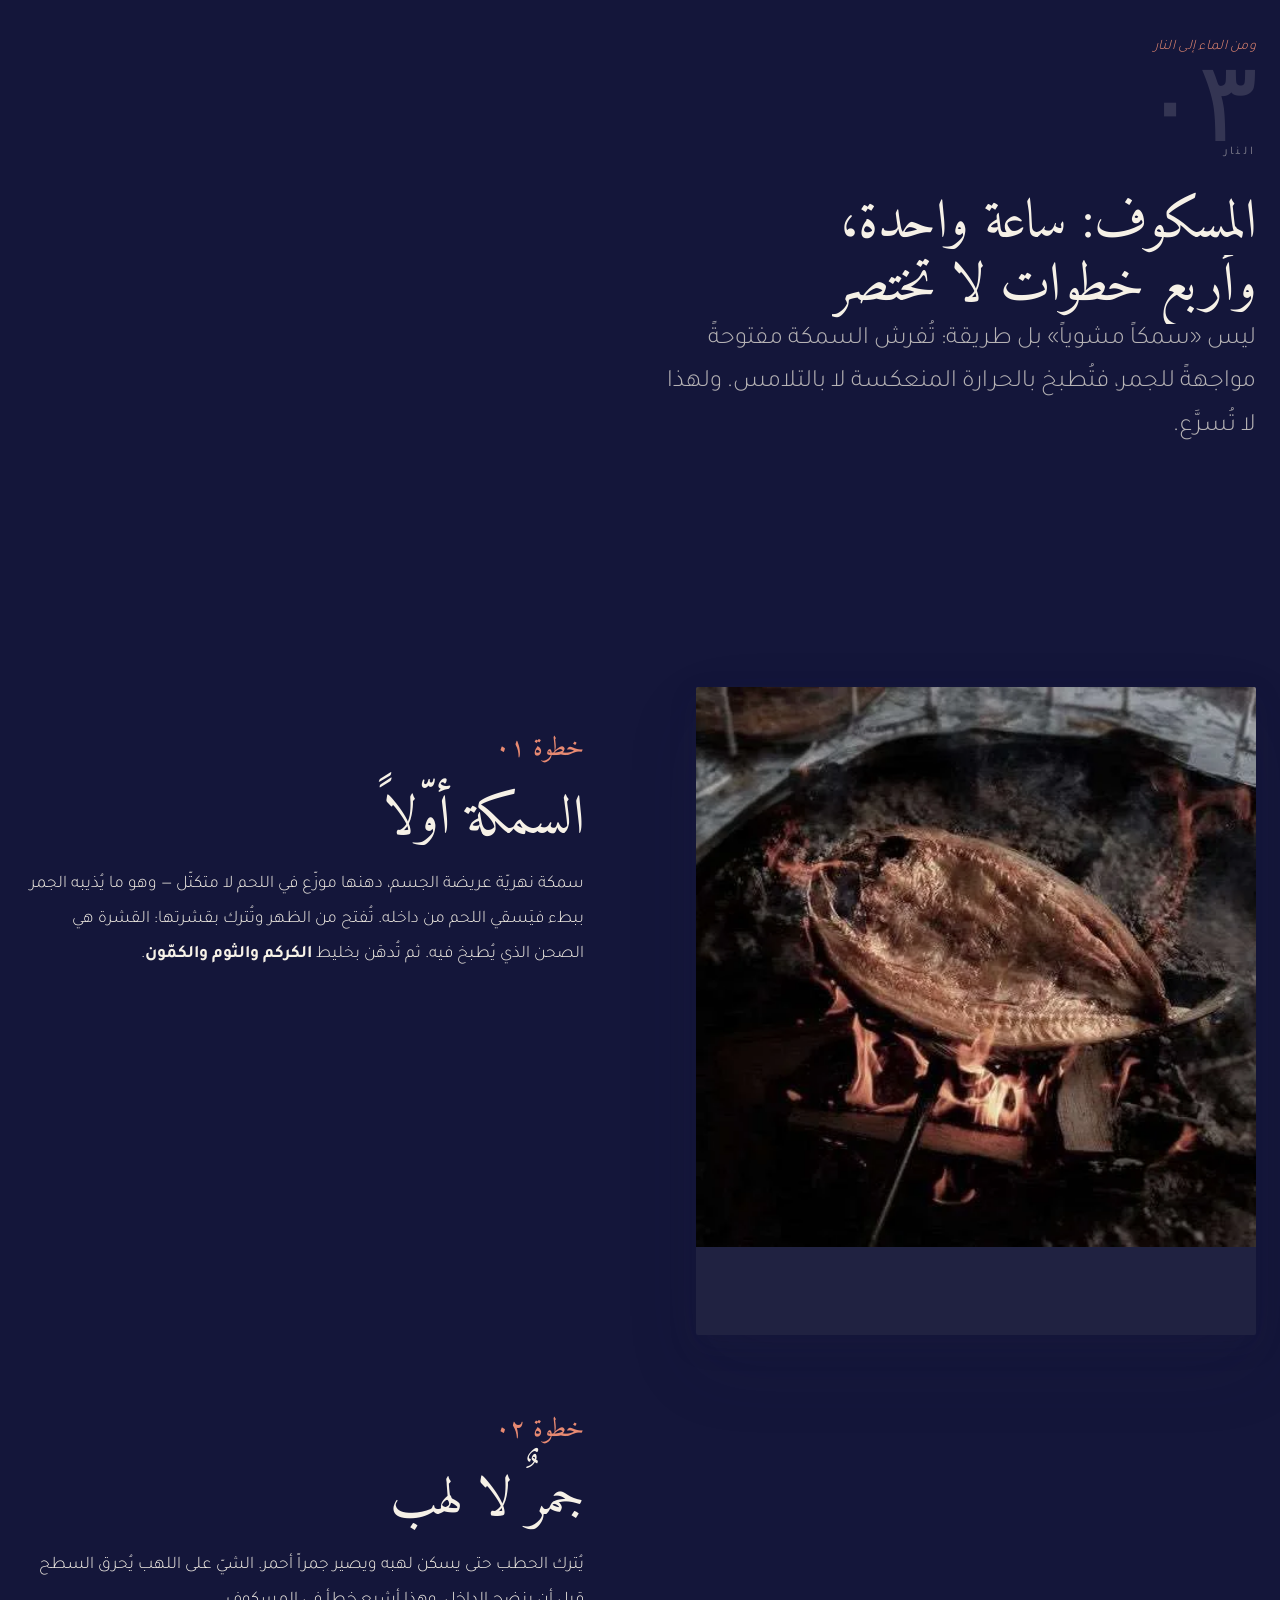
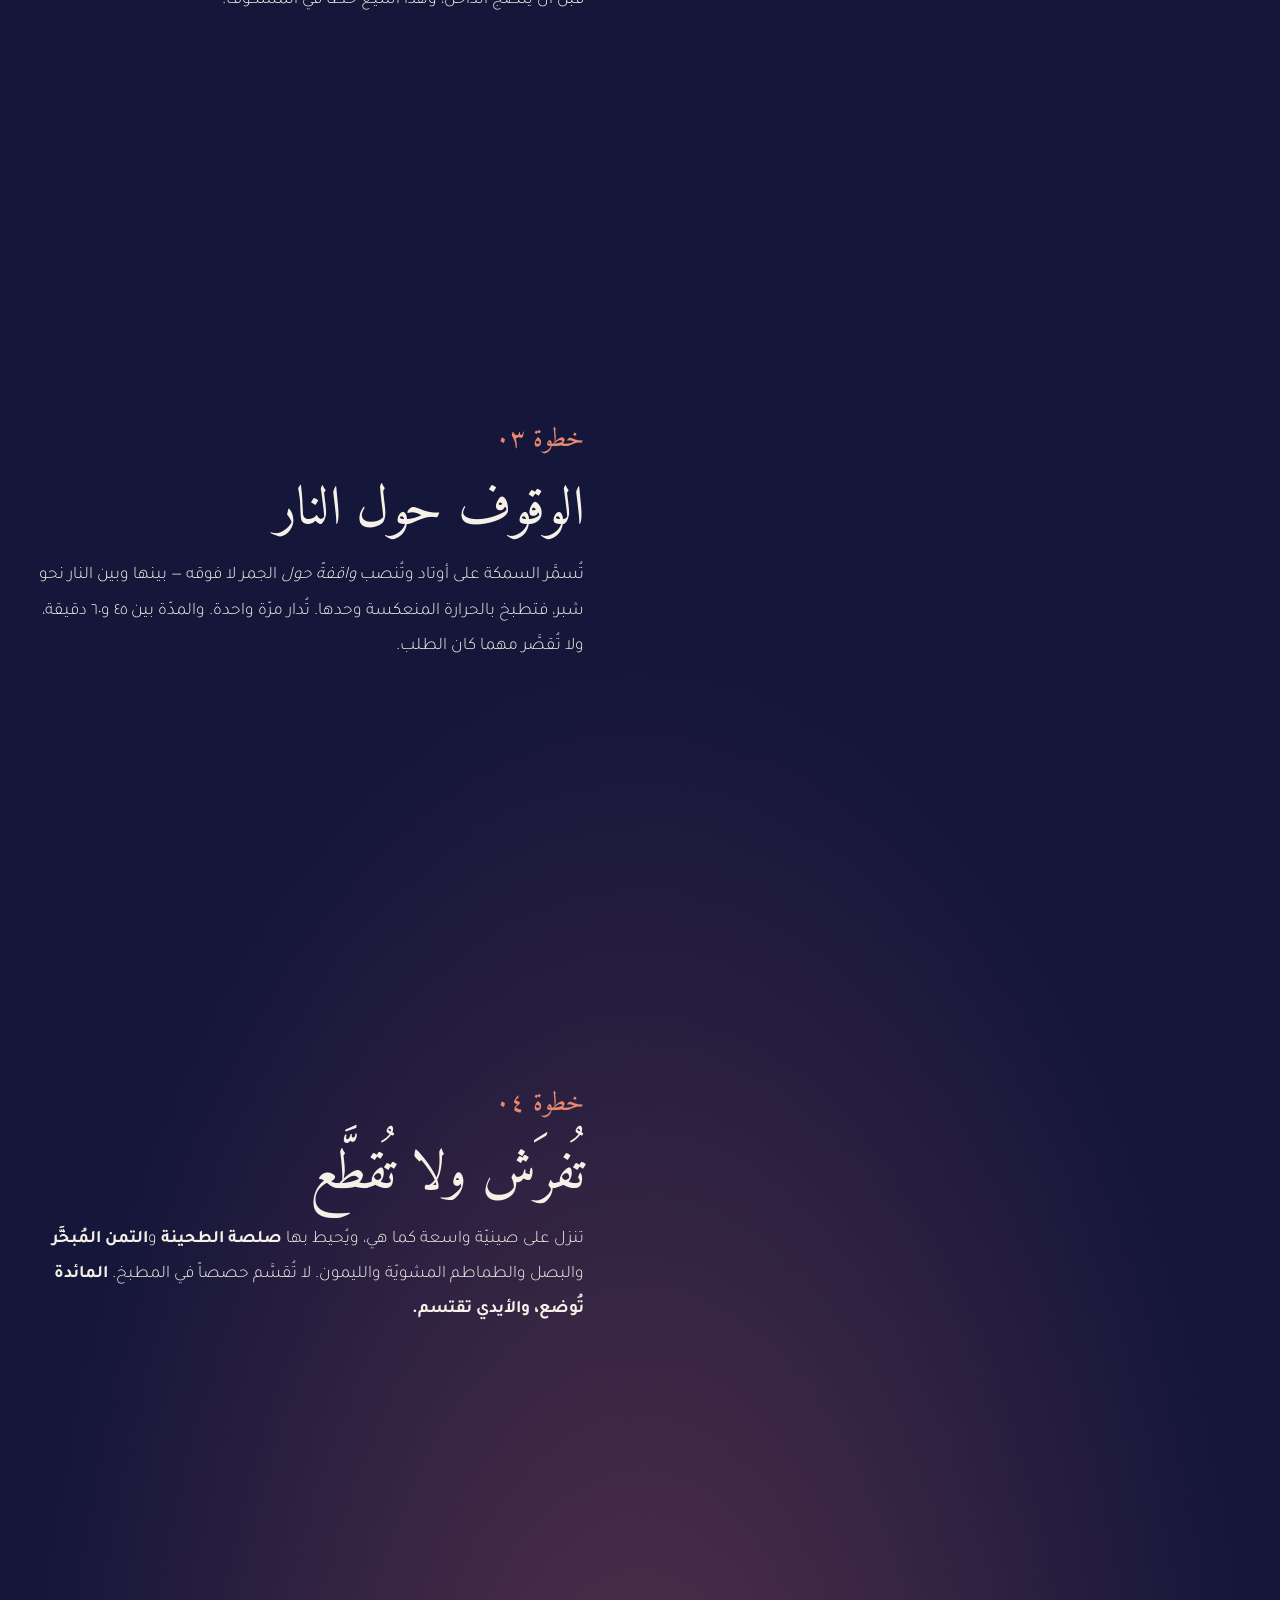
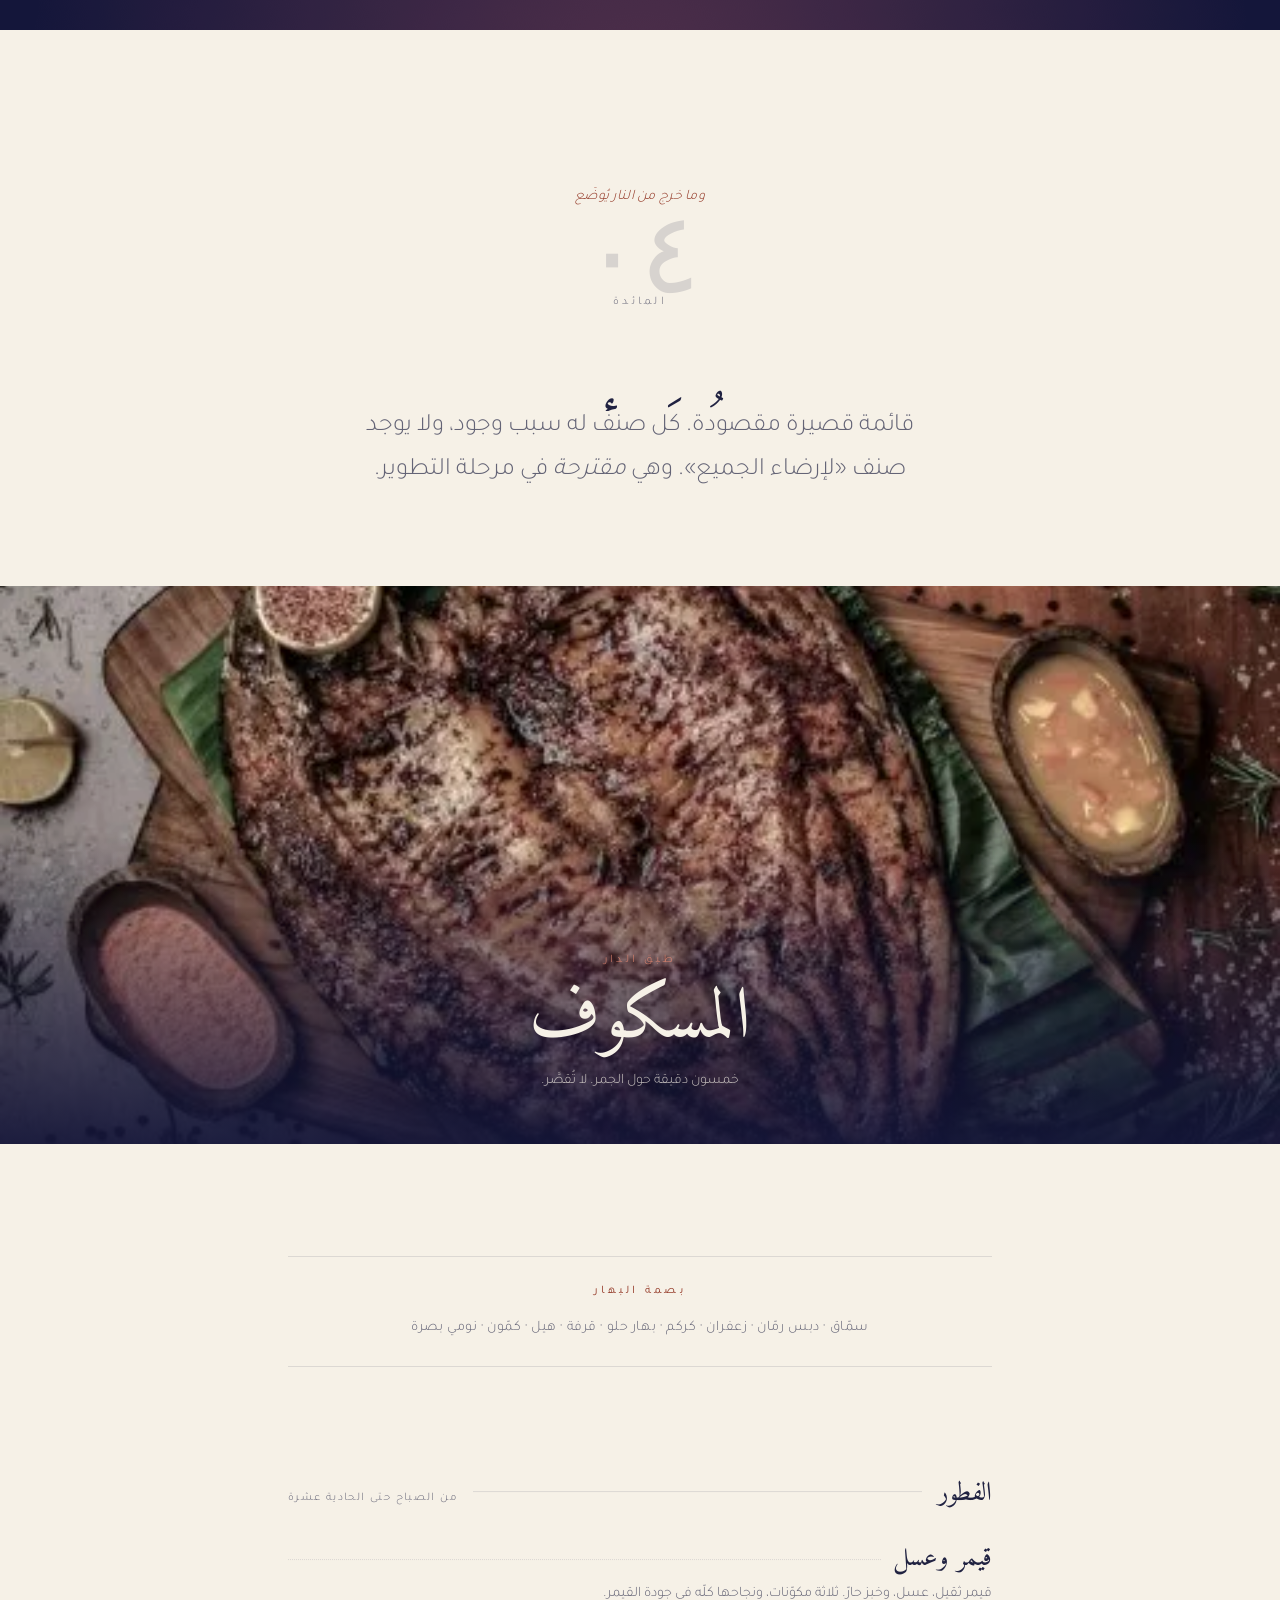
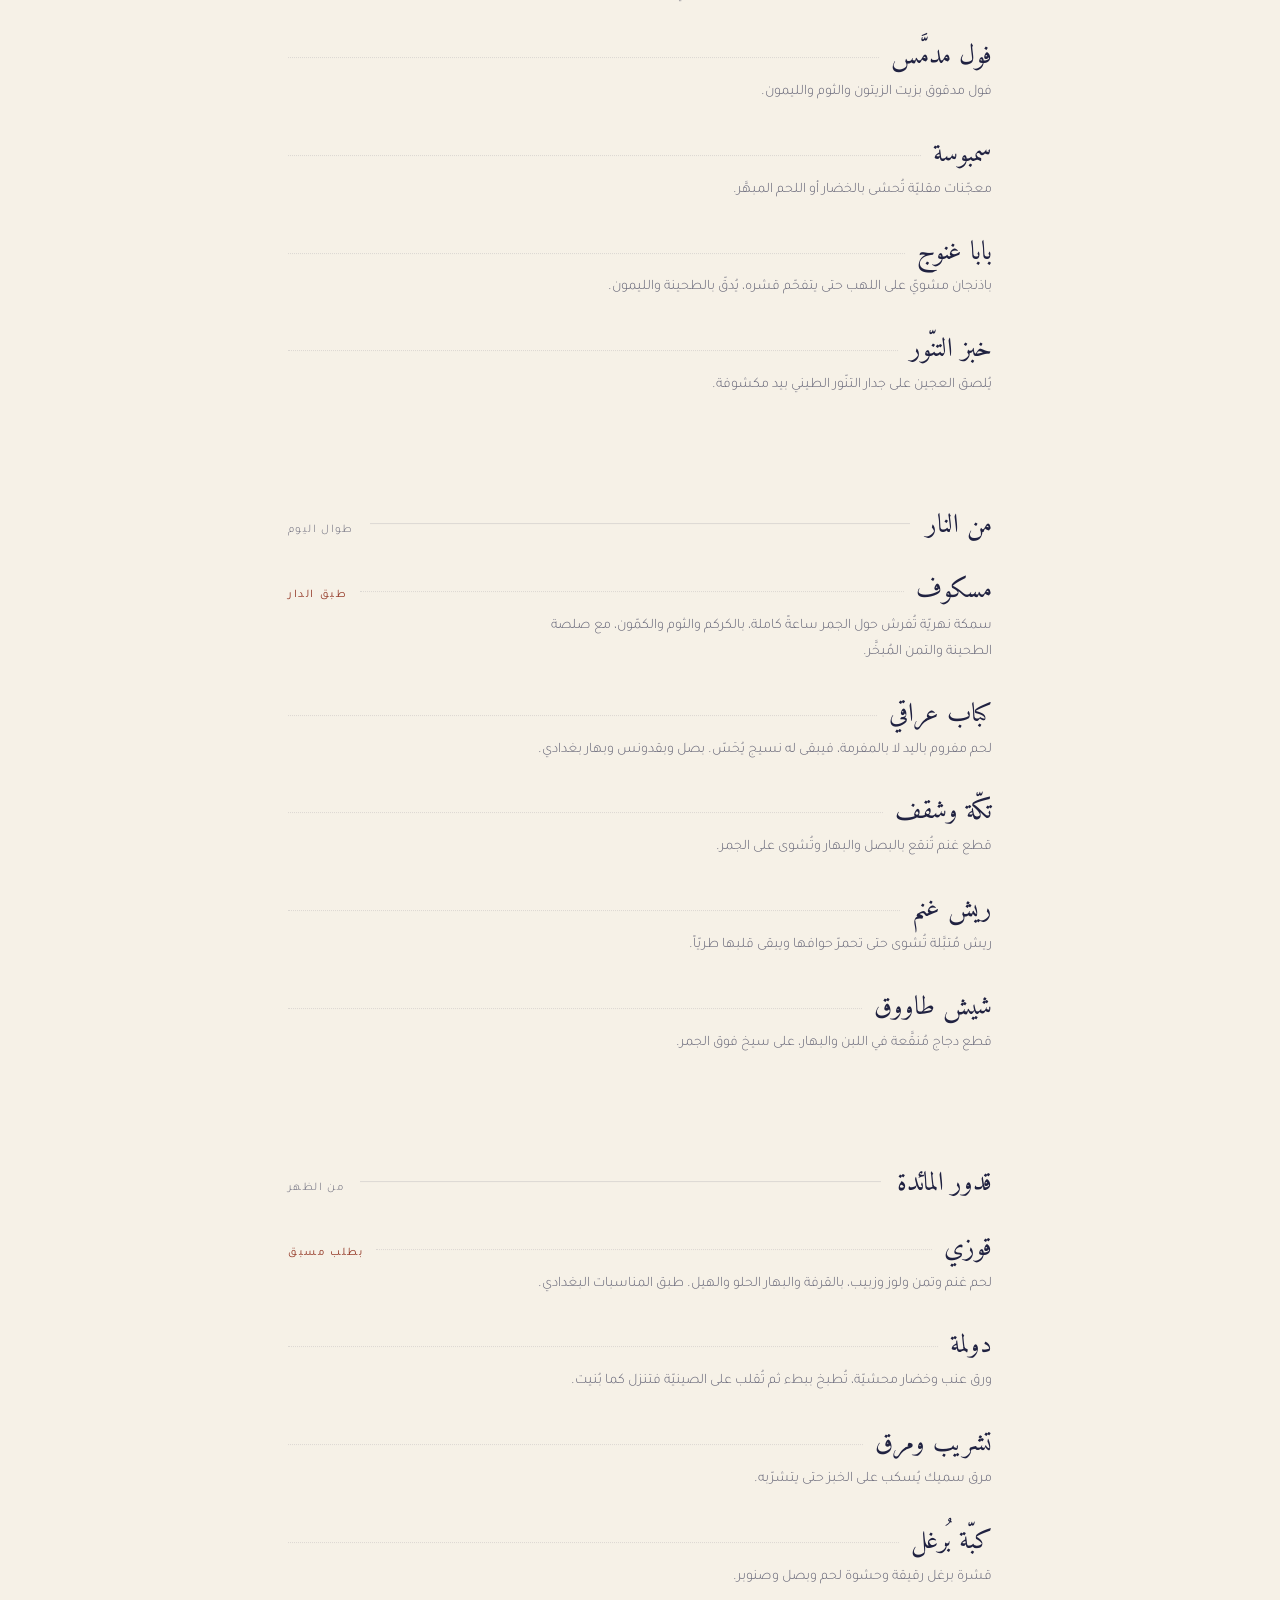
==== commit 1b3ef388: "دمج أماكن الفيديو الستّة، وربط الصلصة في لحظة التقديم يدمج `feat/video-slots` (#8) فتصير الأماكن كله" ====
--- a/index.html
+++ b/index.html
@@ -24,10 +24,10 @@
 <link rel="preconnect" href="https://fonts.gstatic.com" crossorigin>
 <link rel="stylesheet" href="https://fonts.googleapis.com/css2?family=Amiri:wght@400;700&family=Tajawal:wght@200;300;400;500&family=Cormorant+Garamond:wght@300;400&display=swap">
 
-<link rel="stylesheet" href="assets/css/tokens.css?v=10">
-<link rel="stylesheet" href="assets/css/base.css?v=10">
-<link rel="stylesheet" href="assets/css/layout.css?v=10">
-<link rel="stylesheet" href="assets/css/cinematic.css?v=10">
+<link rel="stylesheet" href="assets/css/tokens.css?v=11">
+<link rel="stylesheet" href="assets/css/base.css?v=11">
+<link rel="stylesheet" href="assets/css/layout.css?v=11">
+<link rel="stylesheet" href="assets/css/cinematic.css?v=11">
 
 <!-- بيانات مُهيكلة: النوع Organization لا Restaurant عن قصد.
      المطعم لم يُفتح بعد، ووسم Restaurant يدعو جوجل إلى بناء بطاقة نشاط
@@ -300,6 +300,9 @@
      media/incoming/tigris.jpg ← ثم assets/img/photo/tigris-*.webp -->
 <section class="band band--tall" id="water" data-chapter="٠٢" data-chapter-name="الماء الواحد">
   <div class="band__layer" data-parallax aria-hidden="true">
+    <!-- فيديو النهر. يُشغَّل بدل الصورة لحظة رفع الملف.
+         المتوقَّع: media/video/water.mp4 -->
+    <video class="clip" data-src="media/video/water.mp4" data-start="2" data-end="13" muted loop playsinline preload="none" aria-hidden="true"></video>
     <picture>
       <source type="image/webp" srcset="assets/img/profile/souk-alley-473.webp">
       <img src="assets/img/profile/souk-alley-473.jpg" alt="" loading="lazy" decoding="async">
@@ -405,10 +408,21 @@
 
     <div class="scene">
       <div class="scene__media" data-scene-media>
-        <figure data-scene="1" class="is-active"><picture><source type="image/webp" srcset="assets/img/profile/masgouf-02-474.webp 474w" sizes="(min-width:980px) 46vw, 92vw"><img src="assets/img/profile/masgouf-02-474.jpg" alt="السمكة مفروشة ومسمَّرة حول الجمر" loading="lazy" decoding="async"></picture></figure>
+        <figure data-scene="1" class="is-active">
+            <!-- فيديو النار. المتوقَّع: media/video/masgouf.mp4 -->
+            <video class="clip" data-src="media/video/masgouf.mp4" data-start="0" data-end="11" muted loop playsinline preload="none" aria-hidden="true"></video><picture><source type="image/webp" srcset="assets/img/profile/masgouf-02-474.webp 474w" sizes="(min-width:980px) 46vw, 92vw"><img src="assets/img/profile/masgouf-02-474.jpg" alt="السمكة مفروشة ومسمَّرة حول الجمر" loading="lazy" decoding="async"></picture></figure>
         <figure data-scene="2"><picture><source type="image/webp" srcset="assets/img/profile/masgouf-03-480.webp 480w" sizes="(min-width:980px) 46vw, 92vw"><img src="assets/img/profile/masgouf-03-480.jpg" alt="الجمر تحت السمك" loading="lazy" decoding="async"></picture></figure>
         <figure data-scene="3"><picture><source type="image/webp" srcset="assets/img/profile/masgouf-01-480.webp 480w" sizes="(min-width:980px) 46vw, 92vw"><img src="assets/img/profile/masgouf-01-480.jpg" alt="السمكة تنضج بالحرارة المنعكسة" loading="lazy" decoding="async"></picture></figure>
-        <figure data-scene="4"><picture><source type="image/webp" srcset="assets/img/profile/dish-quzi-pot-474.webp 474w" sizes="(min-width:980px) 46vw, 92vw"><img src="assets/img/profile/dish-quzi-pot-474.jpg" alt="الطبق على المائدة" loading="lazy" decoding="async"></picture></figure>
+        <figure data-scene="4">
+            <!-- صبّ الصلصة: لحظة التقديم، وهي آخر مشهد في التتابُع.
+                 الملفّ وصل أصلاً باسم tandoor.mp4 وهو صلصة لا تنّور،
+                 فأُعيدت تسميته sauce.mp4 ووُضع في مكانه الصحيح — فلا
+                 يَعِد فصل الخبز بما لا يُقدَّم.
+                 1.7 ثانية فقط، فالتكرار سريع ومرئي: يبقى حتى يصل
+                 مقطع أطول. -->
+            <video class="clip" data-src="media/video/sauce.mp4"
+                   data-start="0" data-end="0"
+                   muted loop playsinline preload="none" aria-hidden="true"></video><picture><source type="image/webp" srcset="assets/img/profile/dish-quzi-pot-474.webp 474w" sizes="(min-width:980px) 46vw, 92vw"><img src="assets/img/profile/dish-quzi-pot-474.jpg" alt="الطبق على المائدة" loading="lazy" decoding="async"></picture></figure>
       </div>
       <div class="scene__steps">
         <article class="scene__step" data-scene-step="1" data-reveal>
@@ -456,6 +470,8 @@
   </div>
 
     <figure class="signature" data-reveal>
+      <!-- فيديو التنّور. المتوقَّع: media/video/tandoor.mp4 -->
+      <video class="clip" data-src="media/video/tandoor.mp4" data-start="0" data-end="0" muted loop playsinline preload="none" aria-hidden="true"></video>
       <picture><source type="image/webp" srcset="assets/img/profile/masgouf-01-480.webp 480w" sizes="100vw"><img src="assets/img/profile/masgouf-01-480.jpg" alt="المسكوف على النار المكشوفة" loading="lazy" decoding="async"></picture>
       <figcaption><span class="signature__k">طبق الدار</span>
         <span class="signature__t">المسكوف</span>
@@ -661,6 +677,8 @@
     </div>
     <div class="mosaic mosaic--pack">
       <figure class="mo mo--wide tilt" data-reveal>
+        <!-- فيديو المكان. المتوقَّع: media/video/place.mp4 -->
+        <video class="clip" data-src="media/video/place.mp4" data-start="0" data-end="0" muted loop playsinline preload="none" aria-hidden="true"></video>
         <picture><source type="image/webp" srcset="assets/img/profile/pack-bag-wave-480.webp 480w, assets/img/profile/pack-bag-wave-960.webp 960w, assets/img/profile/pack-bag-wave-1440.webp 1440w" sizes="(min-width:900px) 56vw, 92vw"><img src="assets/img/profile/pack-bag-wave-1440.jpg" alt="كيس ورقي بالشعار وشريط متماوج" loading="lazy" decoding="async"></picture>
         <figcaption>الكيس الورقي</figcaption>
       </figure>
@@ -926,6 +944,6 @@
   </div>
 </footer>
 
-<script src="assets/js/app.js?v=10" defer></script>
+<script src="assets/js/app.js?v=11" defer></script>
 </body>
 </html>
--- a/assets/css/cinematic.css
+++ b/assets/css/cinematic.css
@@ -1786,3 +1786,29 @@
 }
 
 .torch { position: relative; }
+
+/* ============================================================
+   ٢٨) الفيديو داخل الحاويات المختلفة
+   الفيديو يحتلّ مكان الصورة تماماً في كل سياق، فلا يهتزّ التخطيط
+   عند ظهوره ولا يتجاوز حدود حاويته.
+   ============================================================ */
+.band__layer, .scene__media figure, .signature, .mo { position: relative; }
+
+.band__layer .clip,
+.scene__media figure .clip,
+.signature .clip,
+.mo .clip {
+  position: absolute;
+  inset: 0;
+  inline-size: 100%;
+  block-size: 100%;
+  object-fit: cover;
+  z-index: 2;
+}
+
+/* داخل «اللحظة الفوتوغرافيّة» يجب أن يبقى النصّ فوق الفيديو */
+.signature figcaption { z-index: 3; }
+.mo figcaption { z-index: 3; }
+
+/* الفيديو في طبقة العمق يتبع نفس تحريك العمق */
+.band__layer .clip { will-change: transform; }
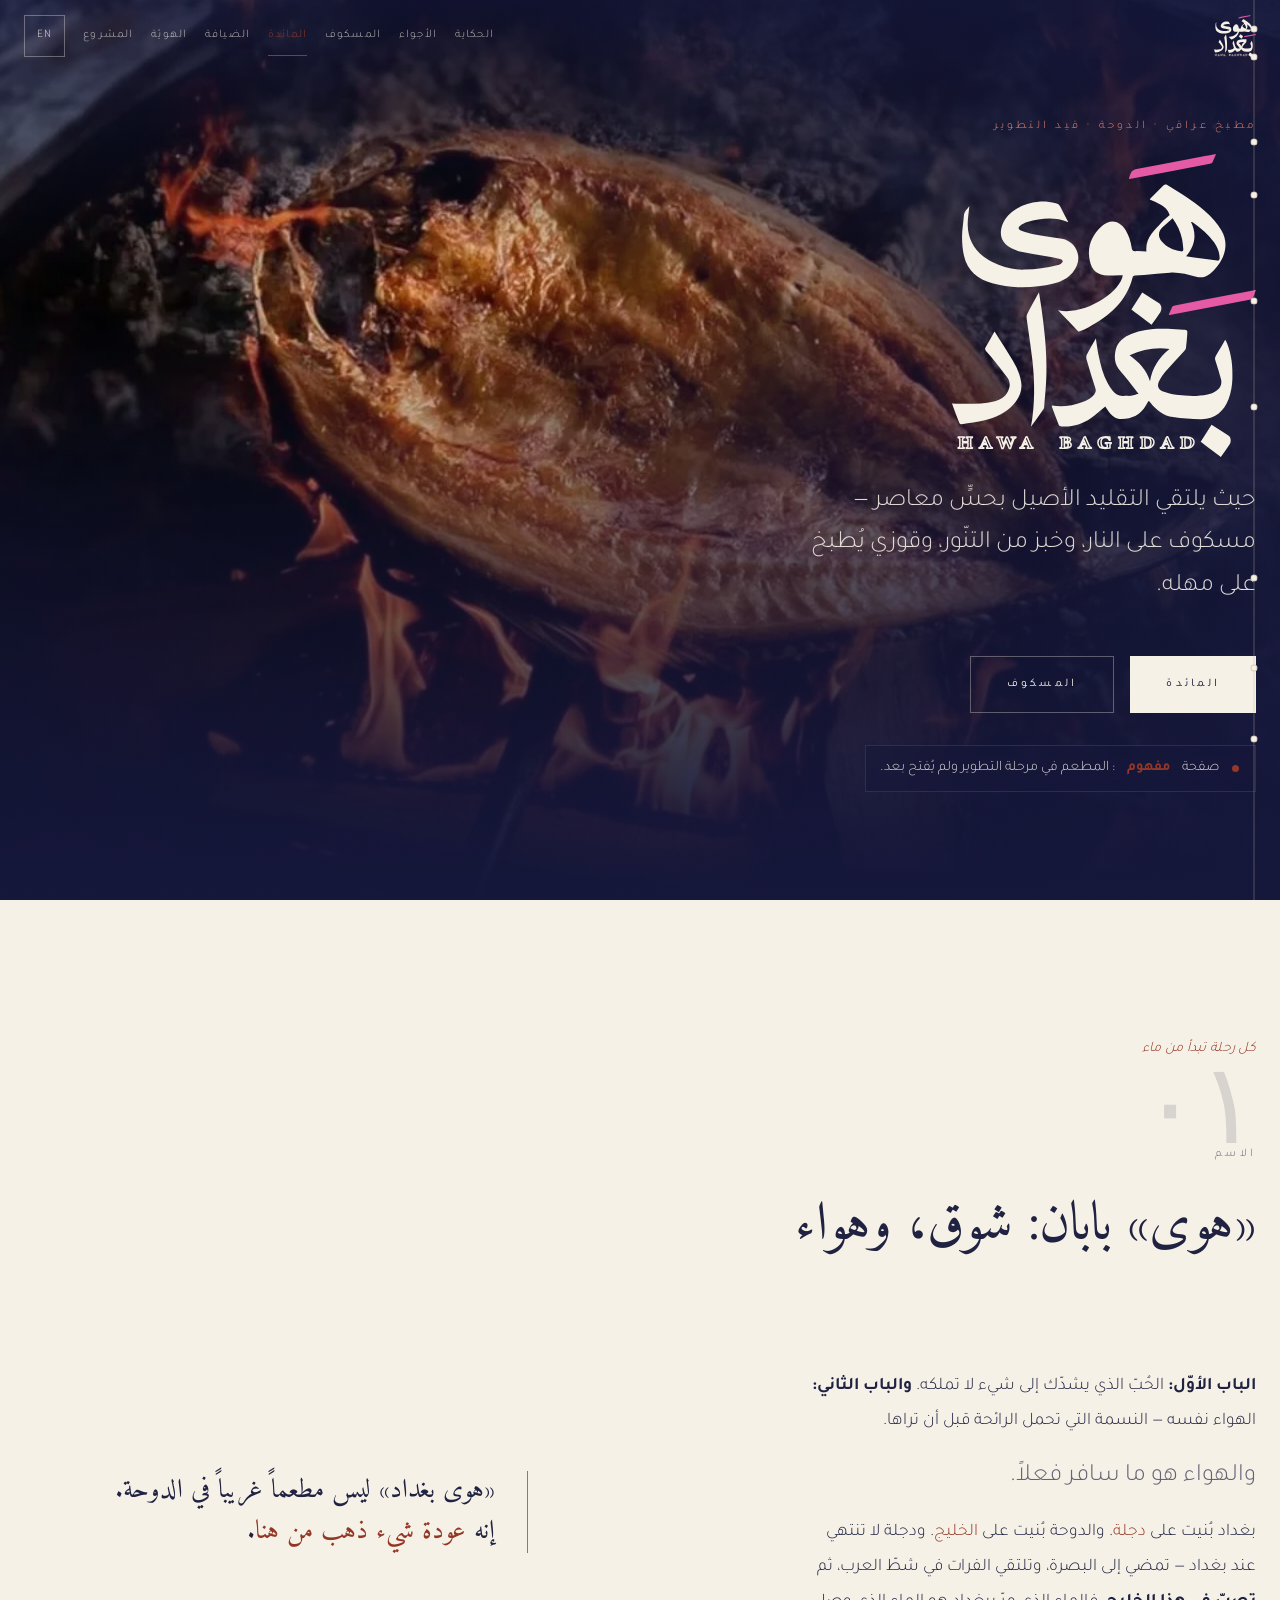
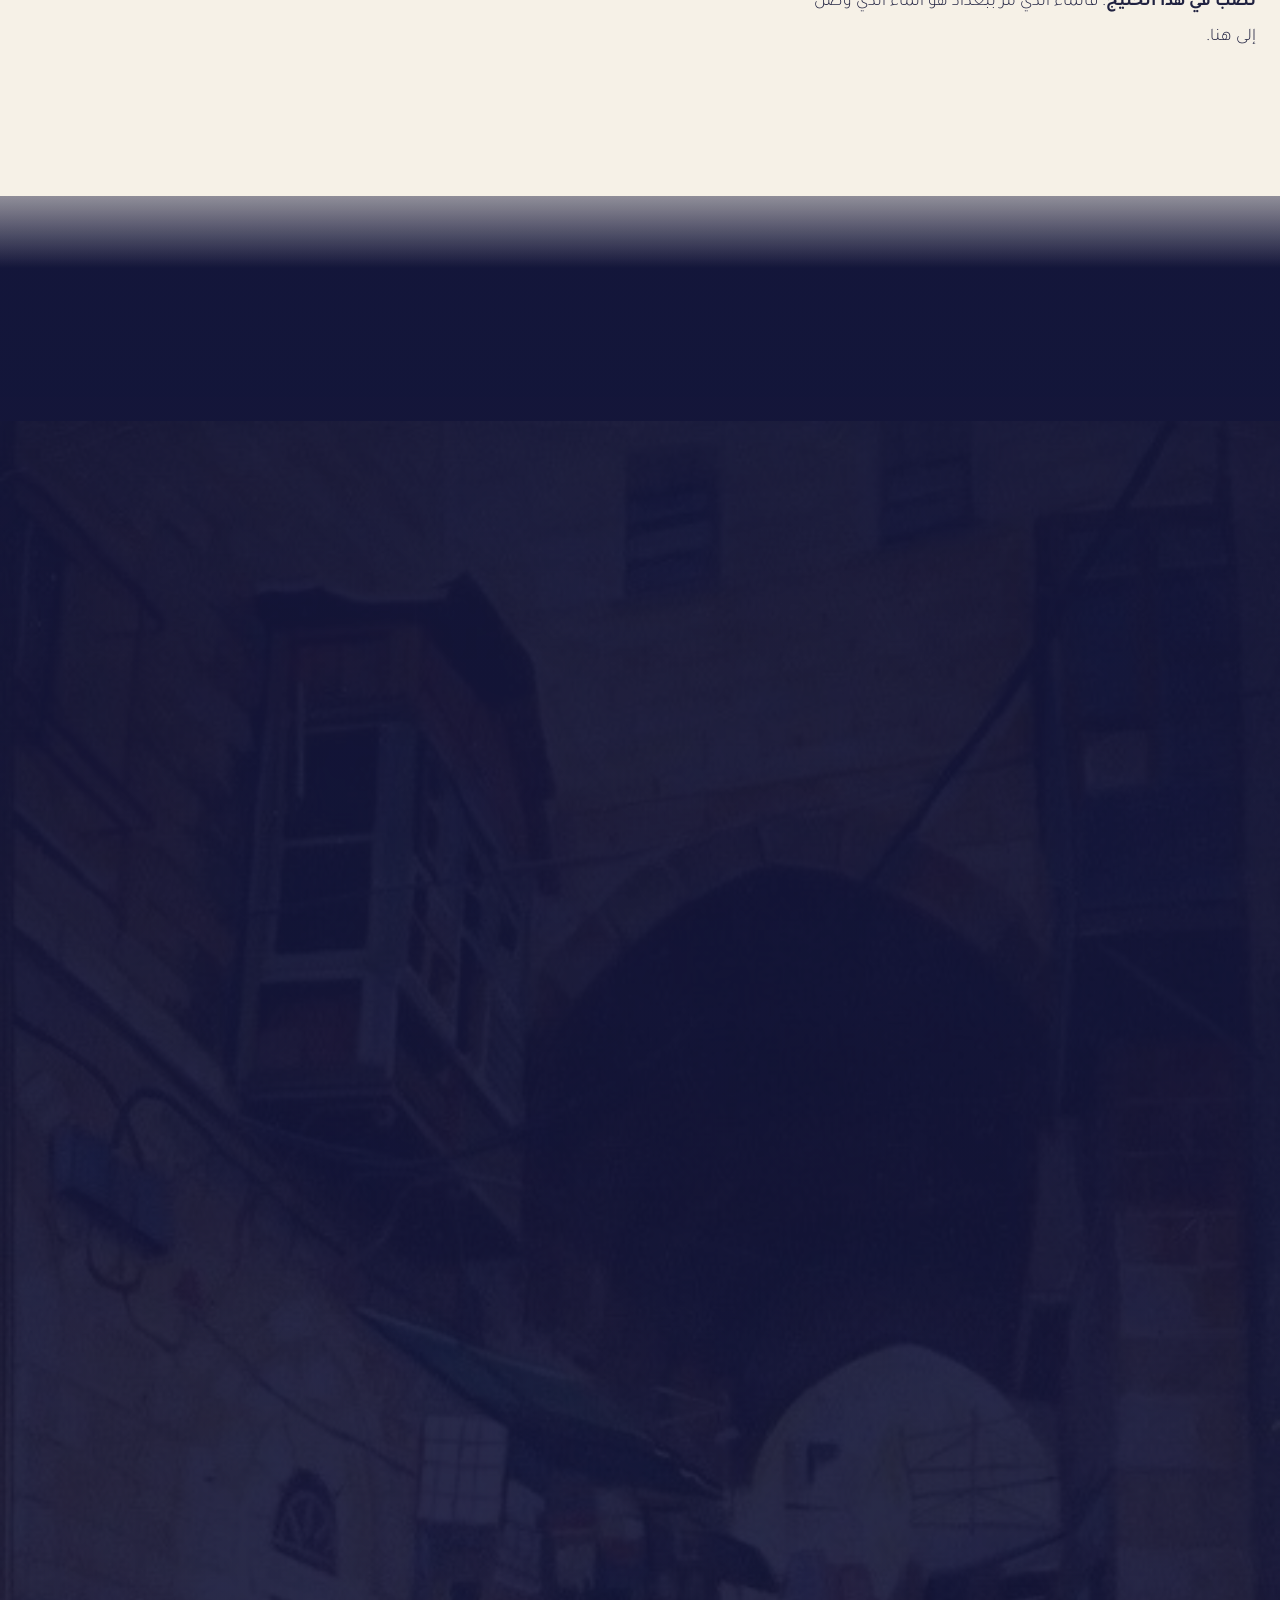
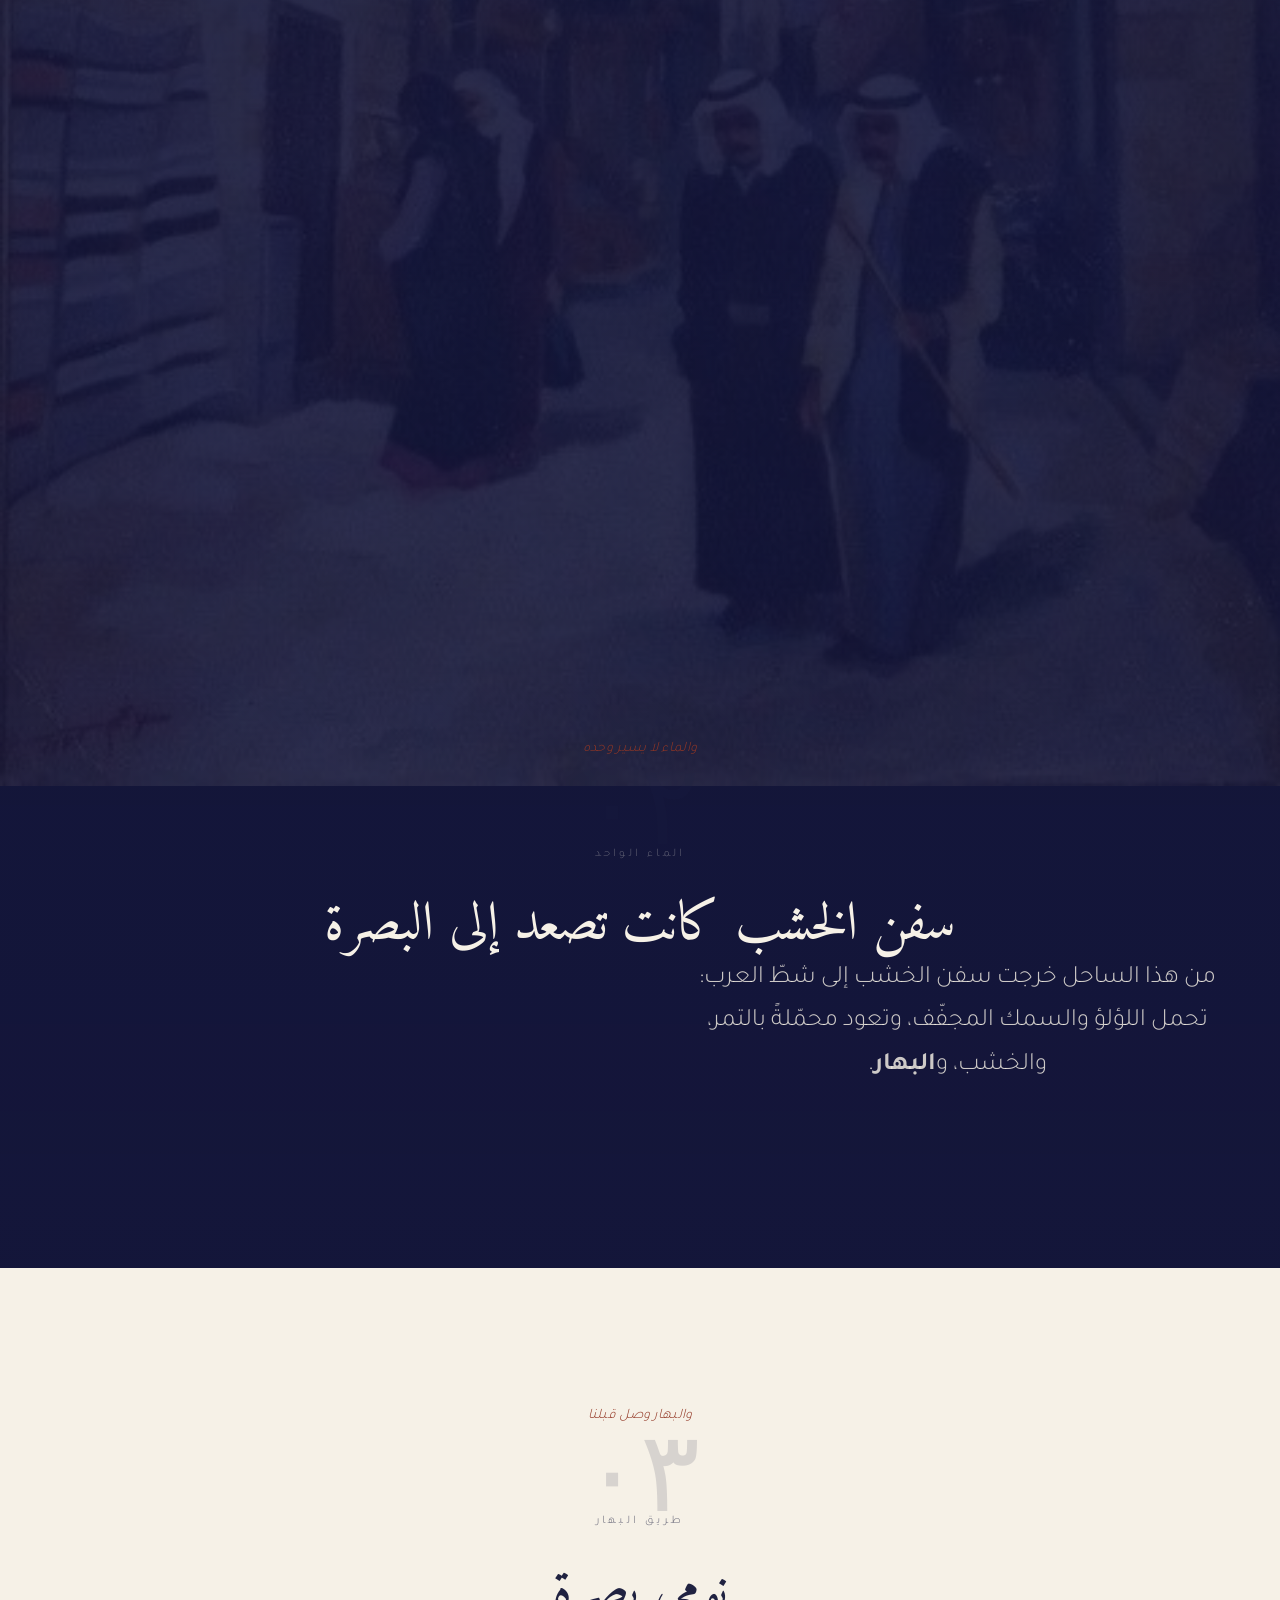
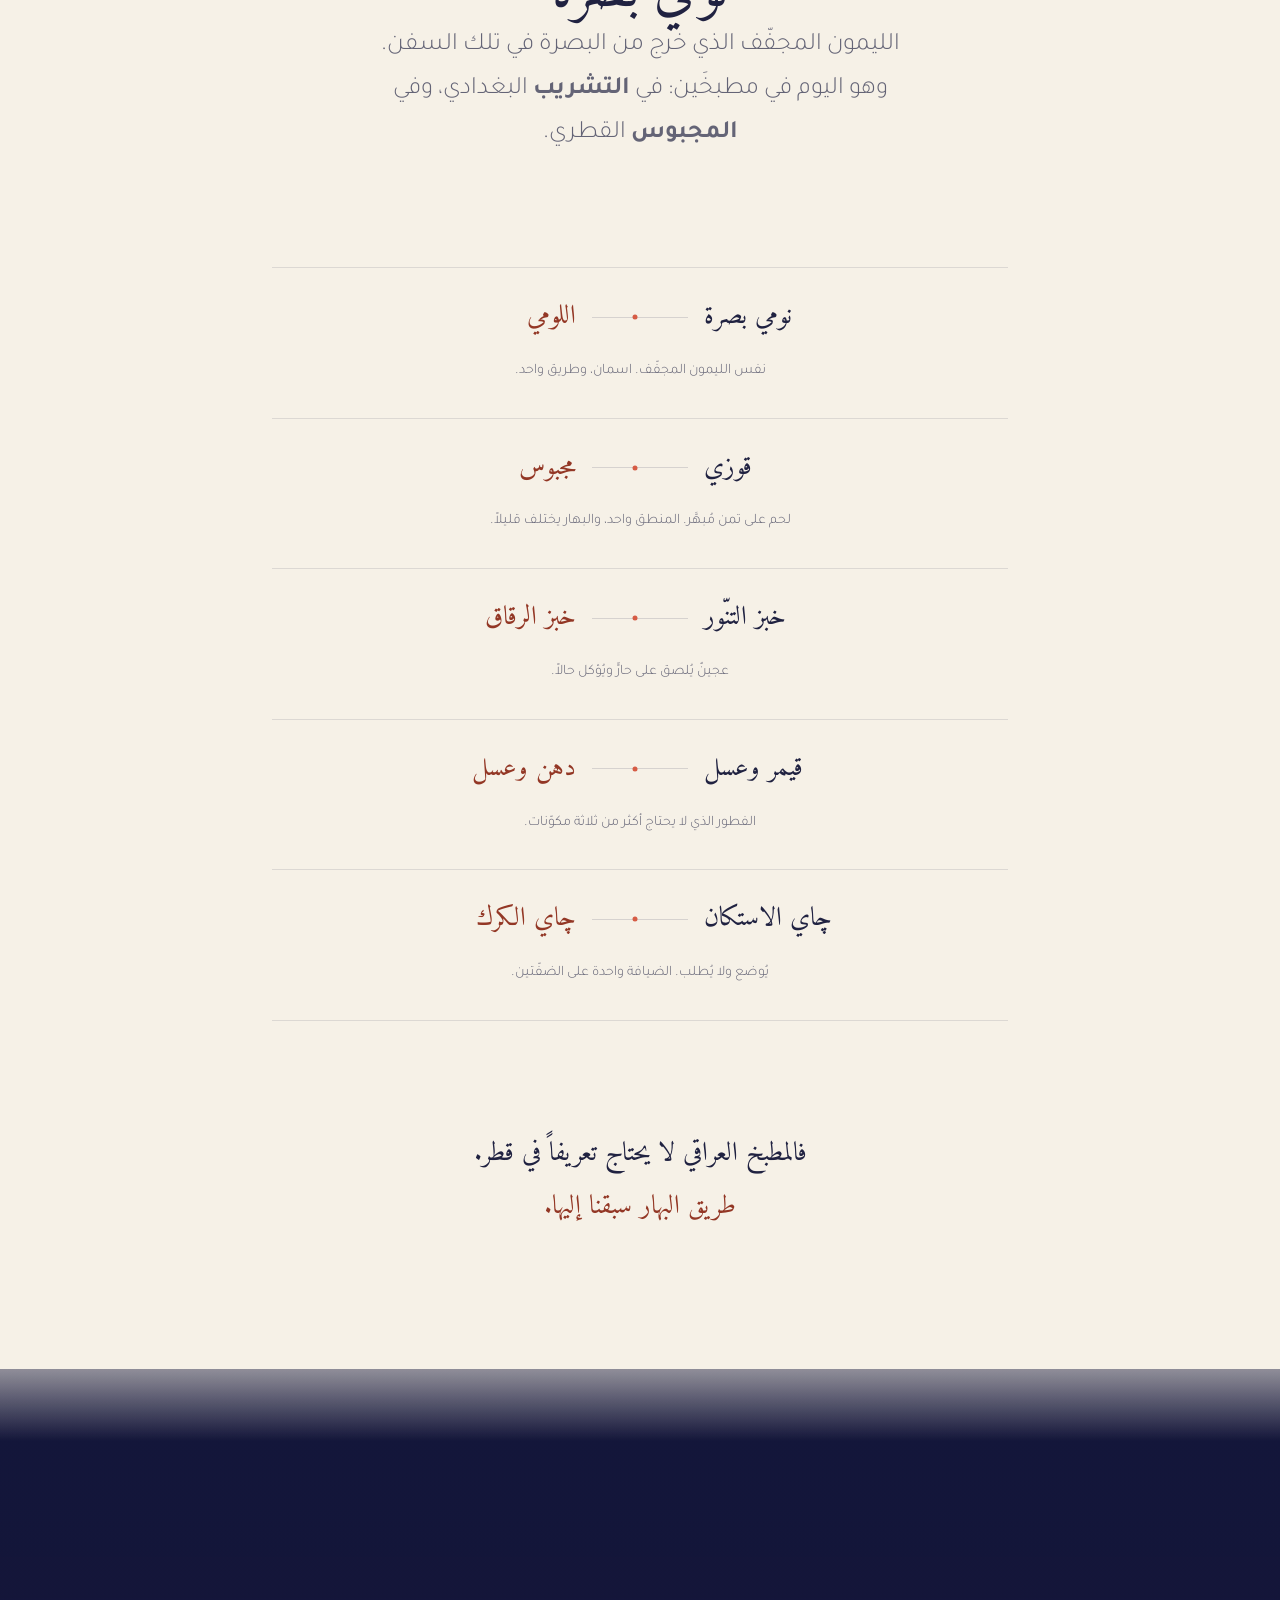
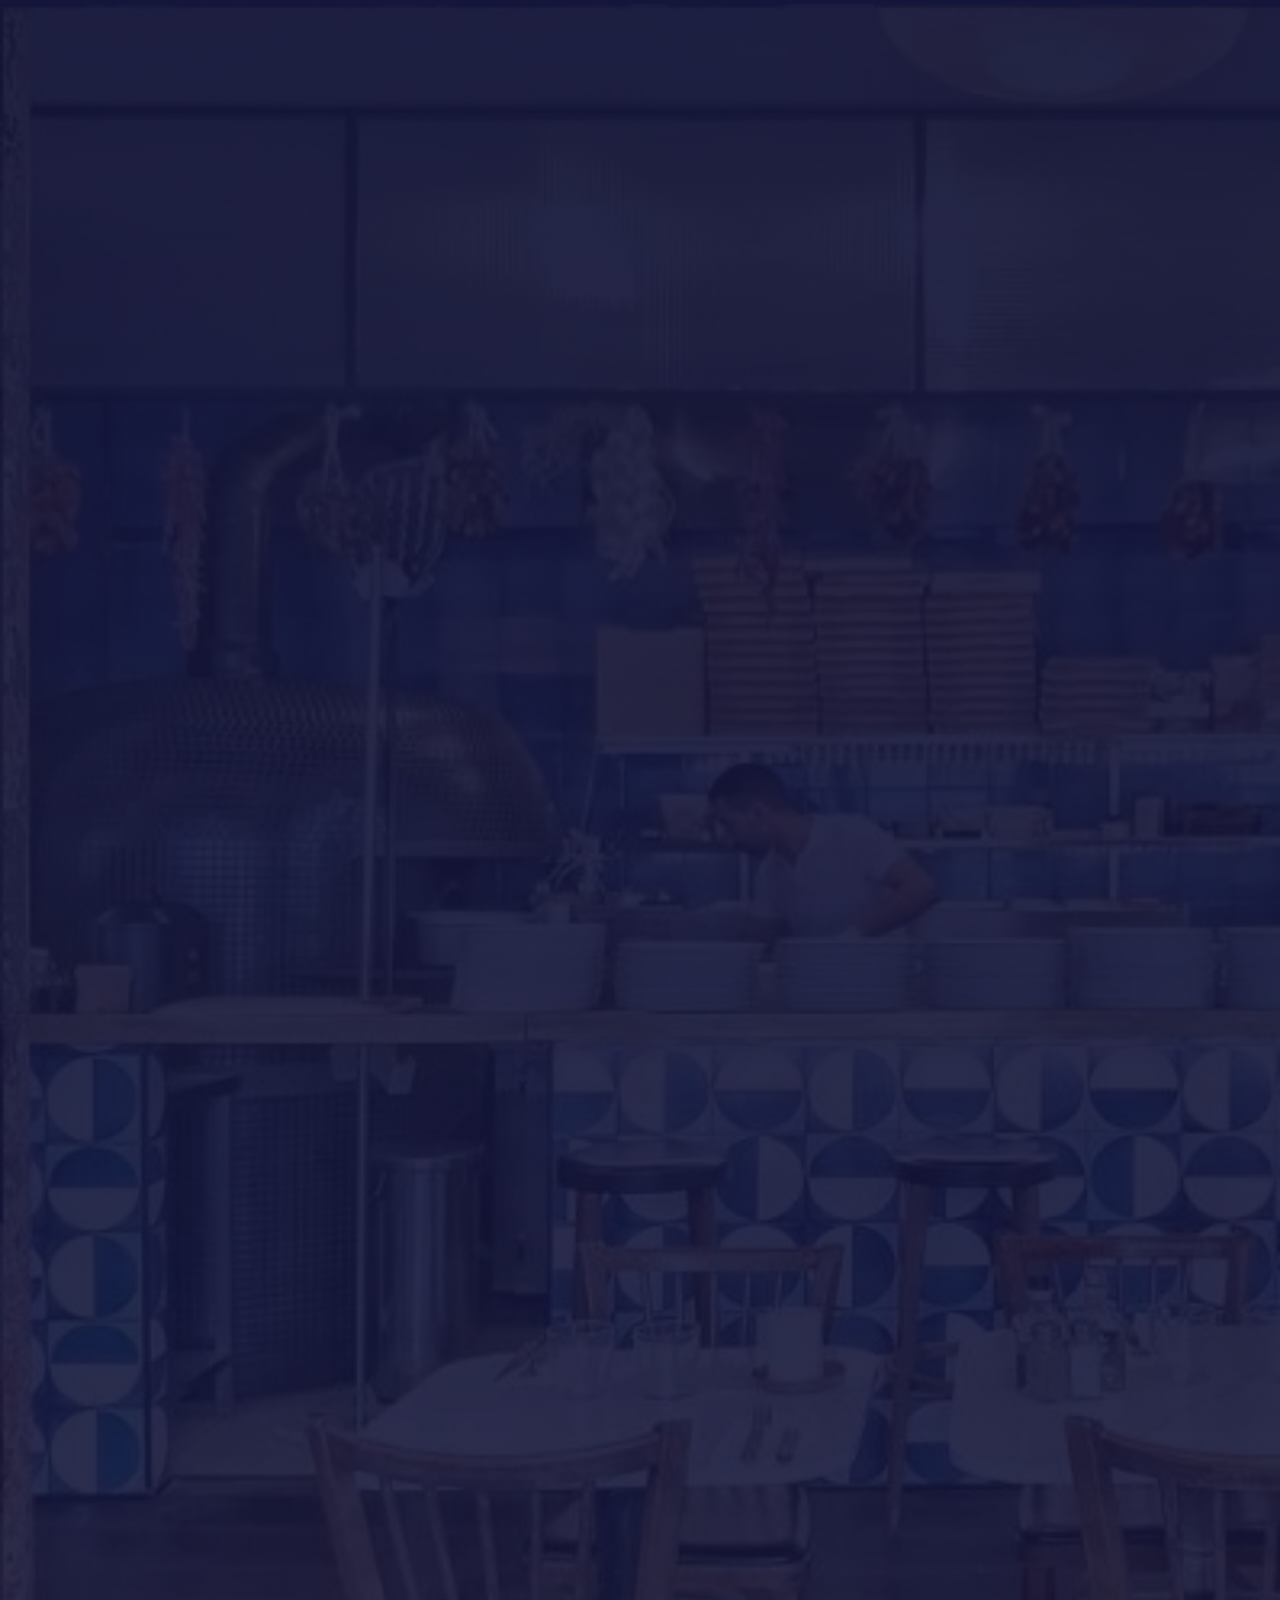
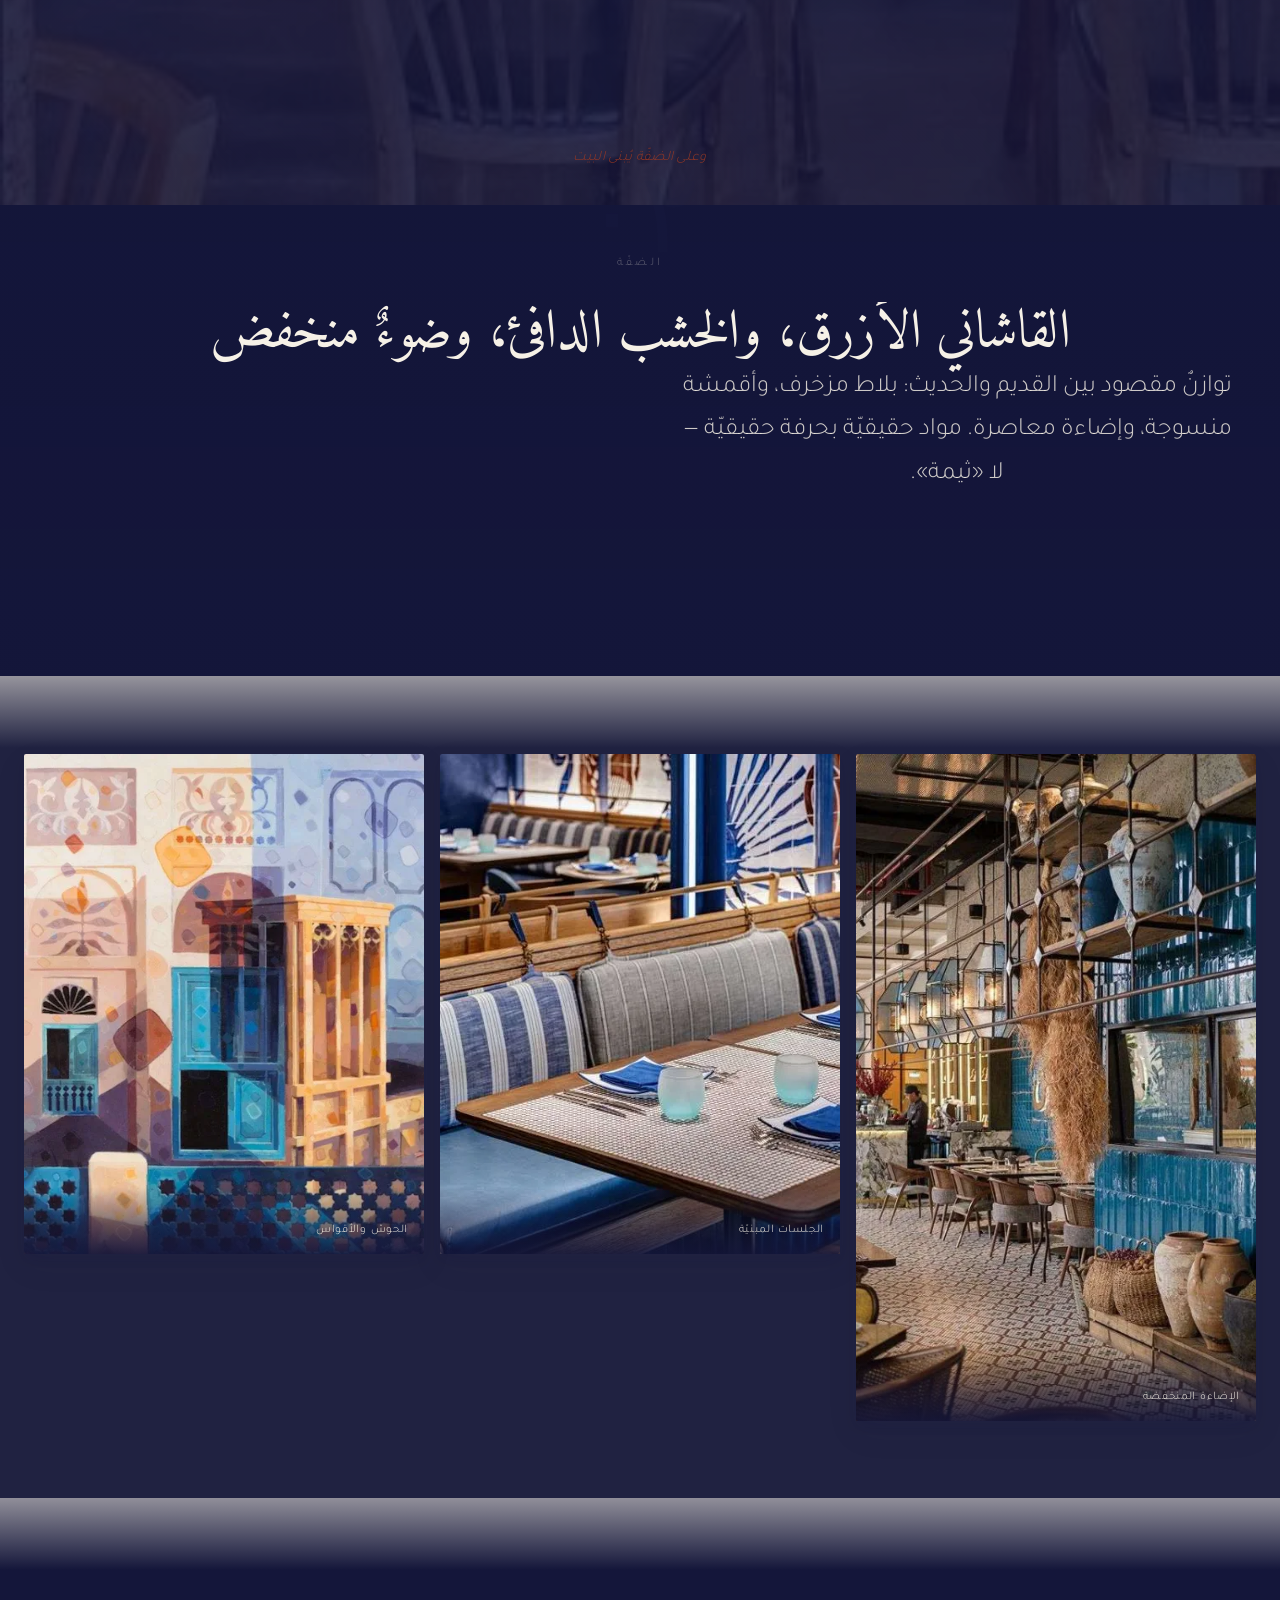
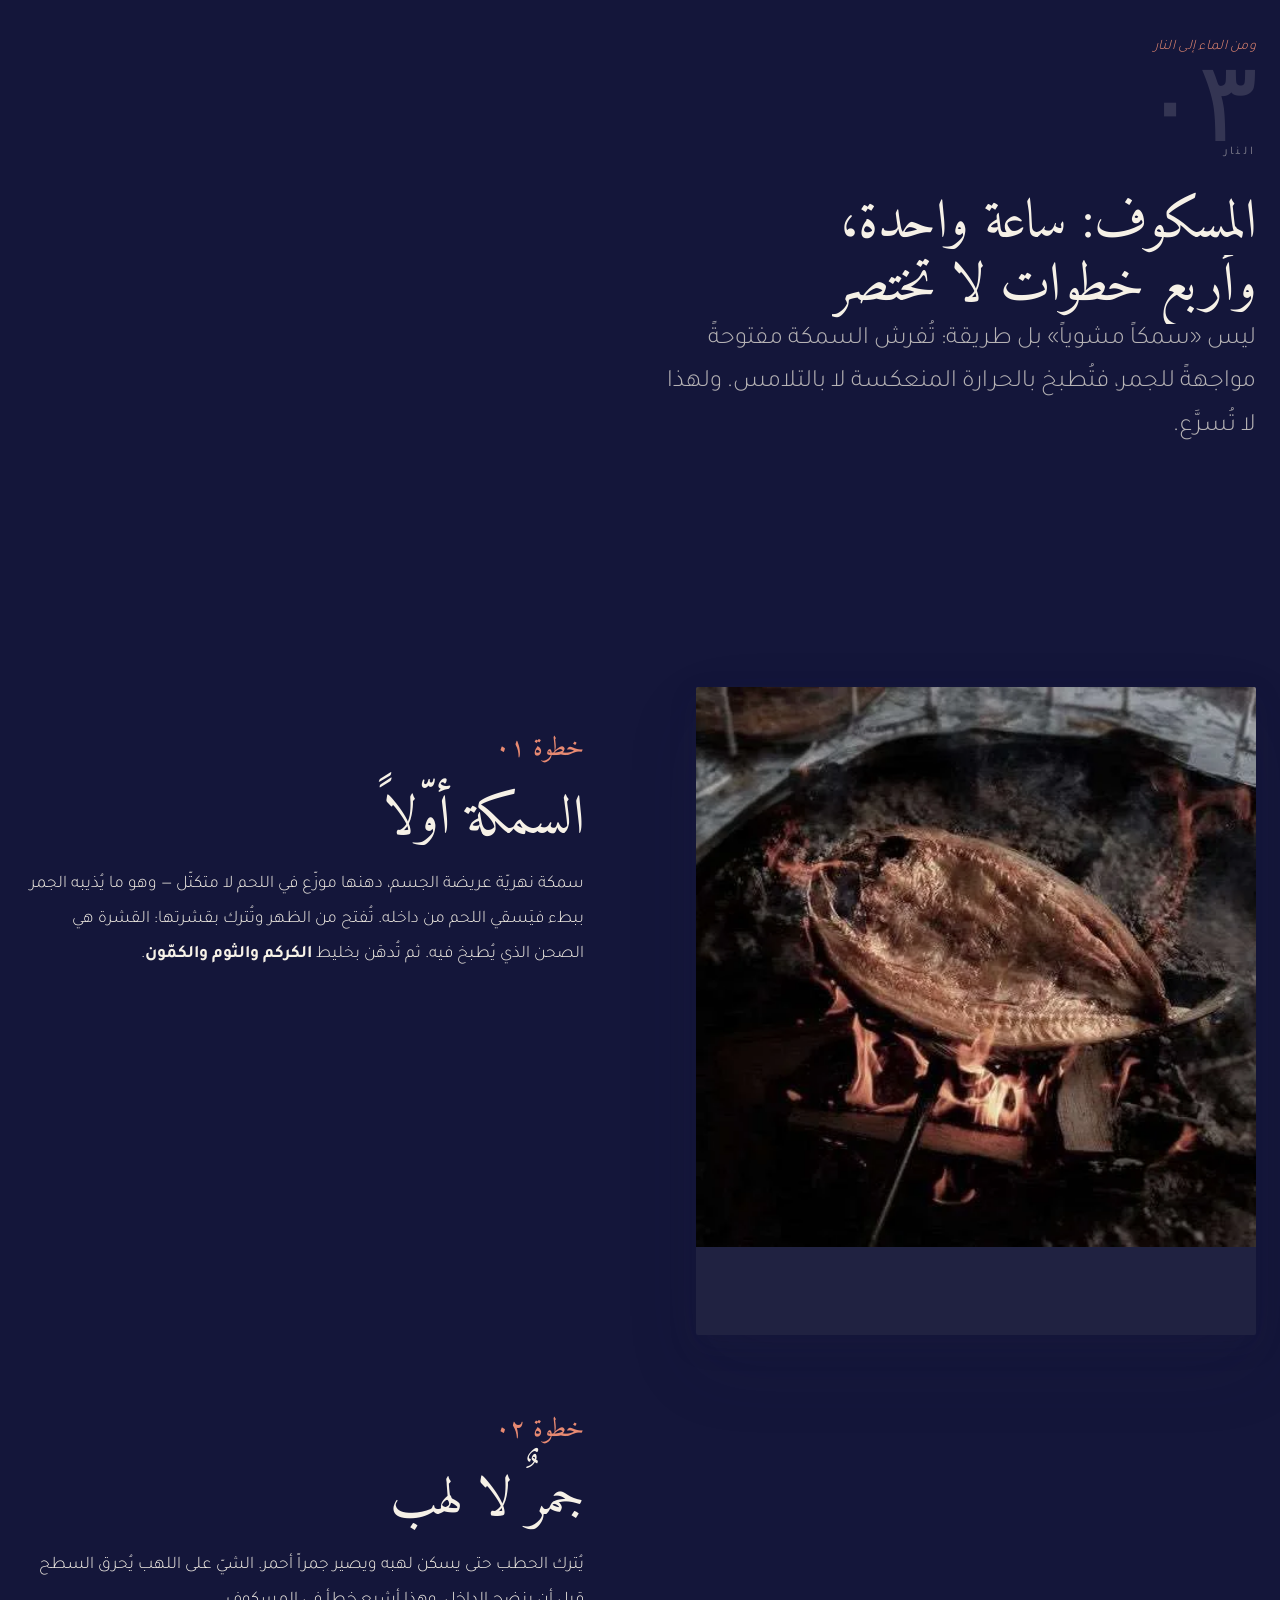
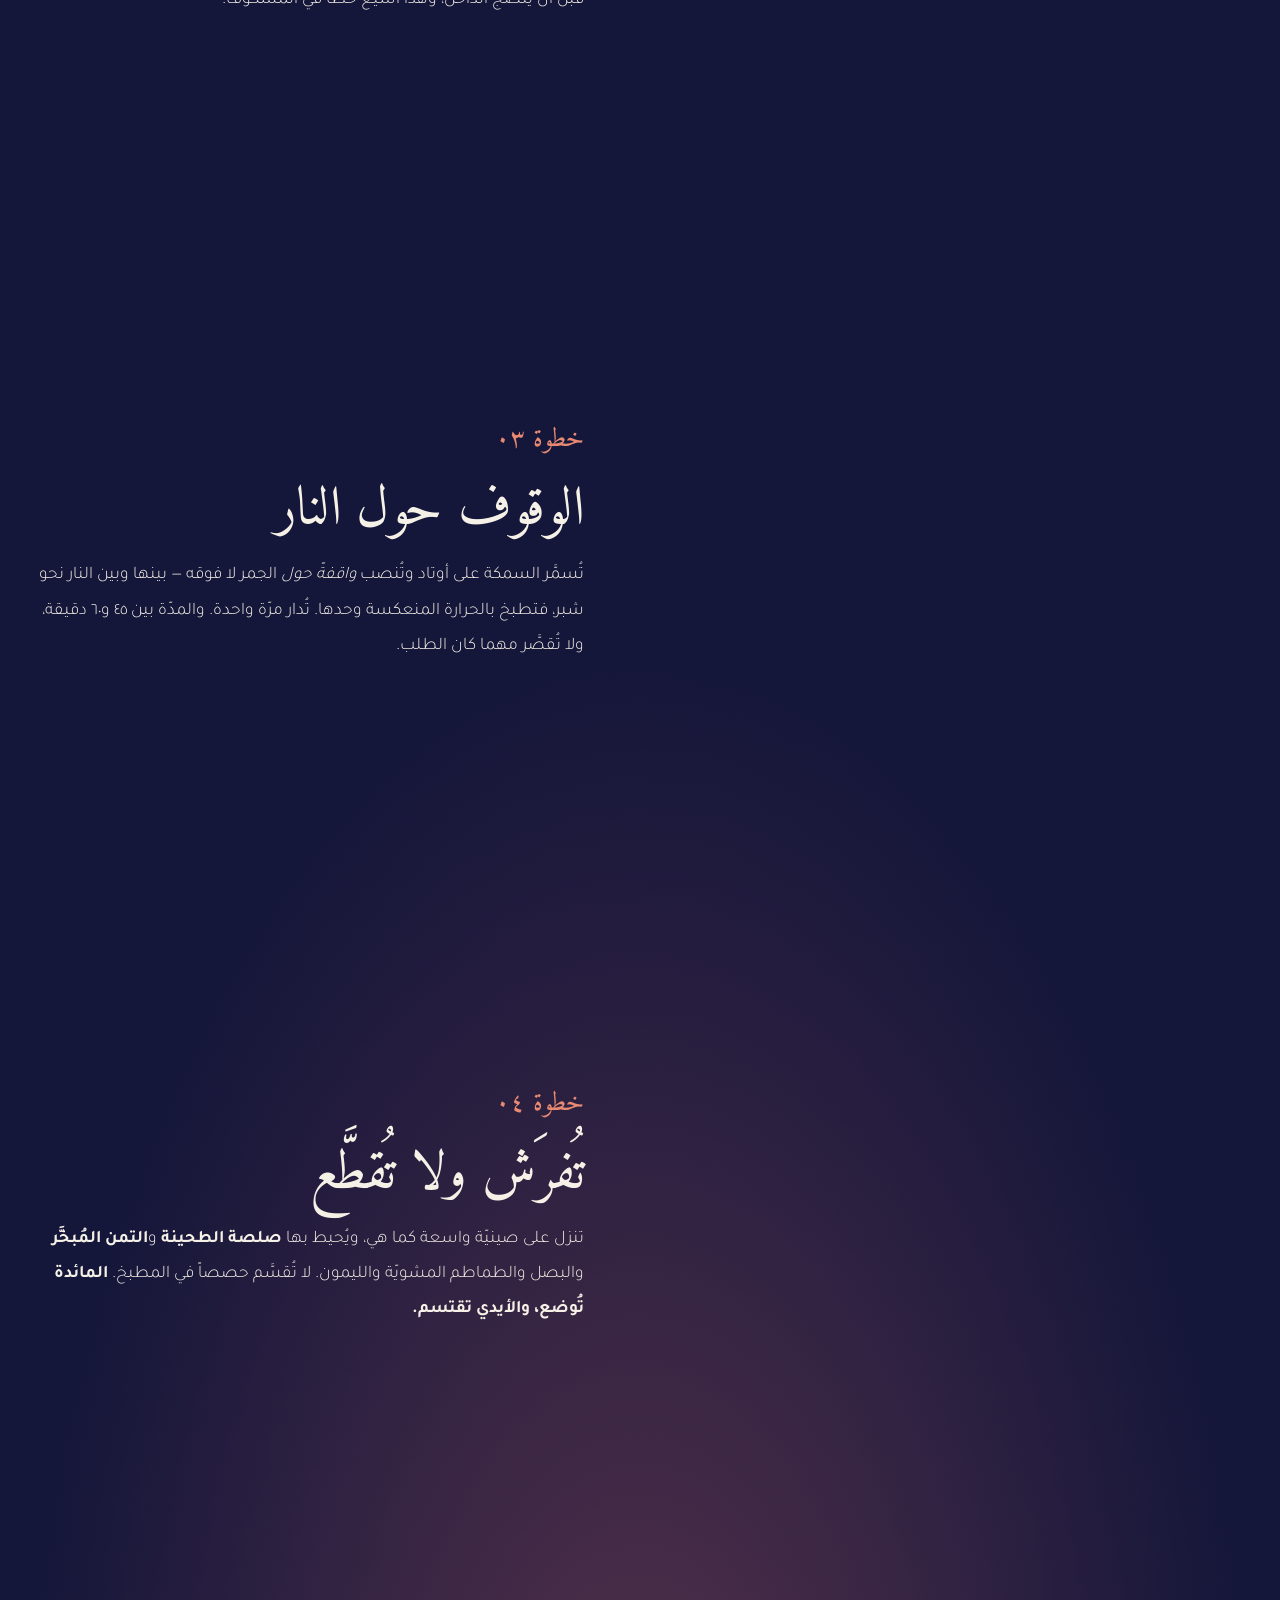
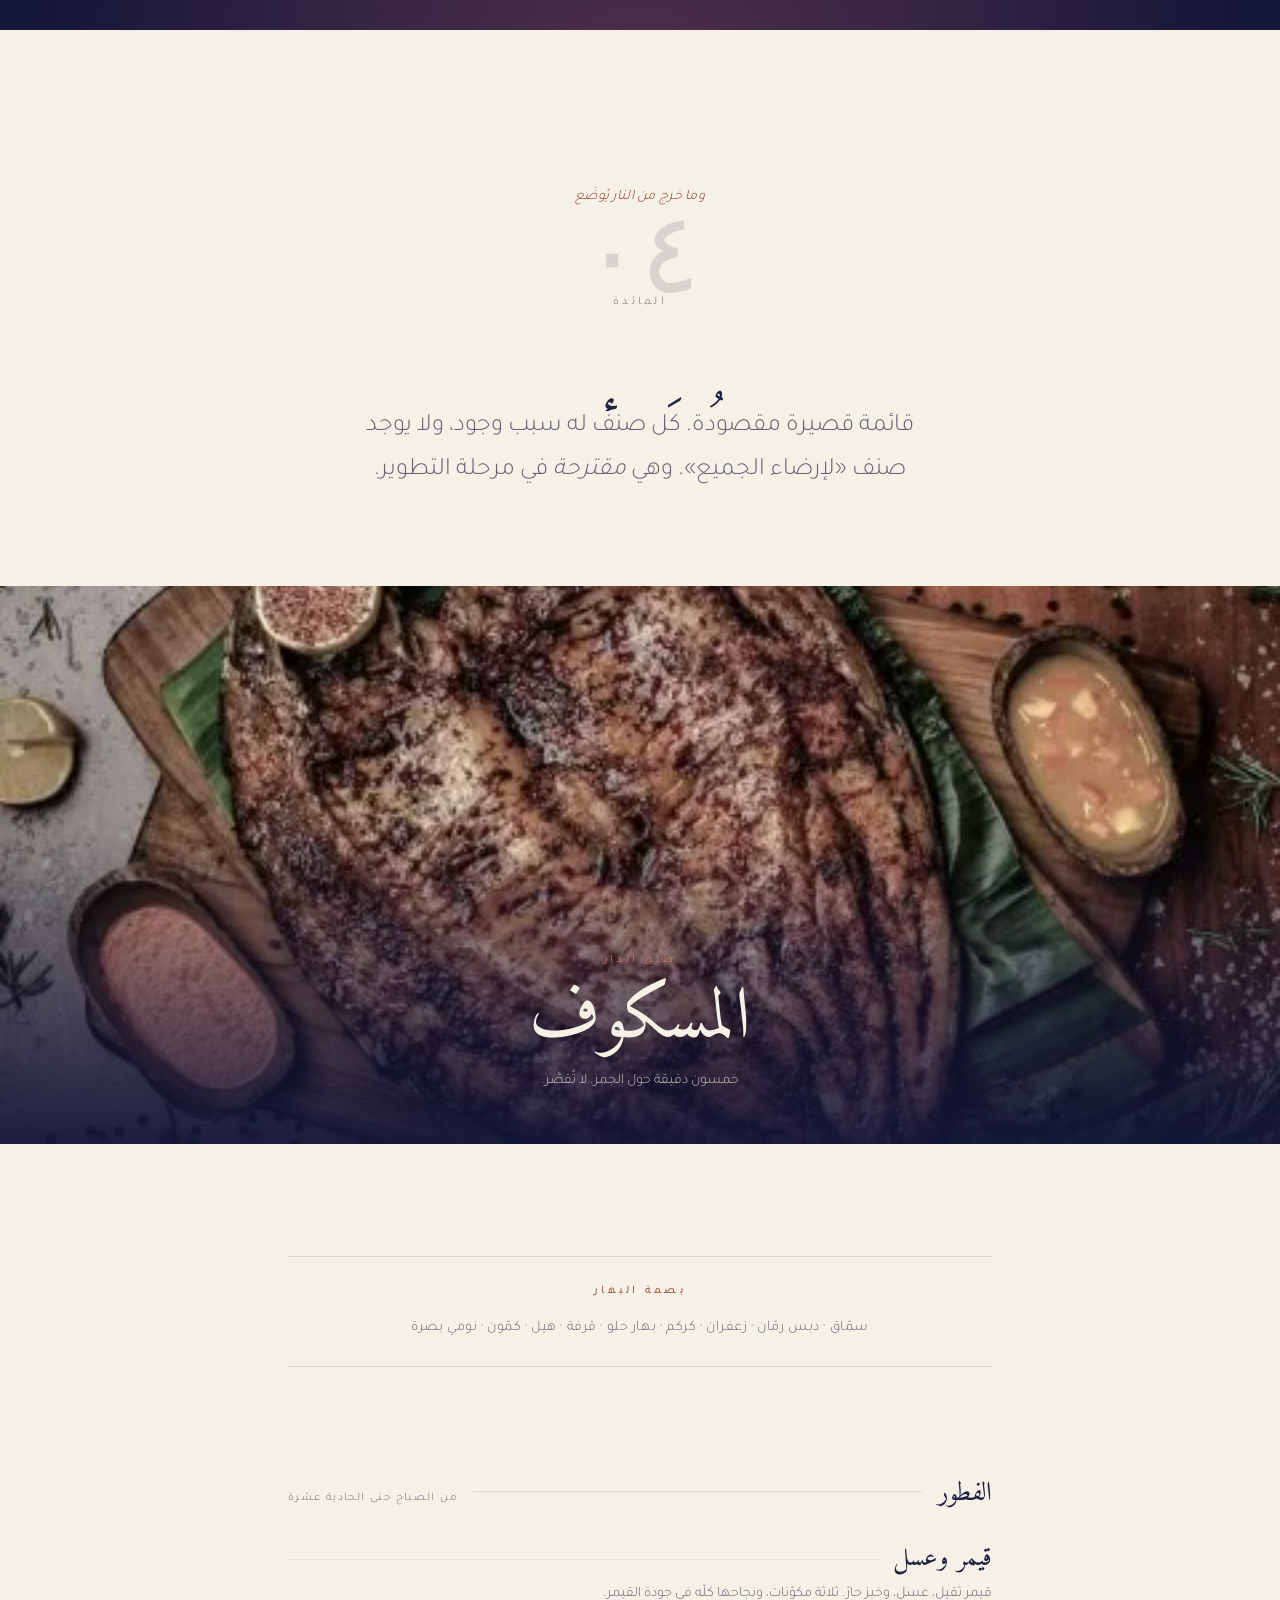
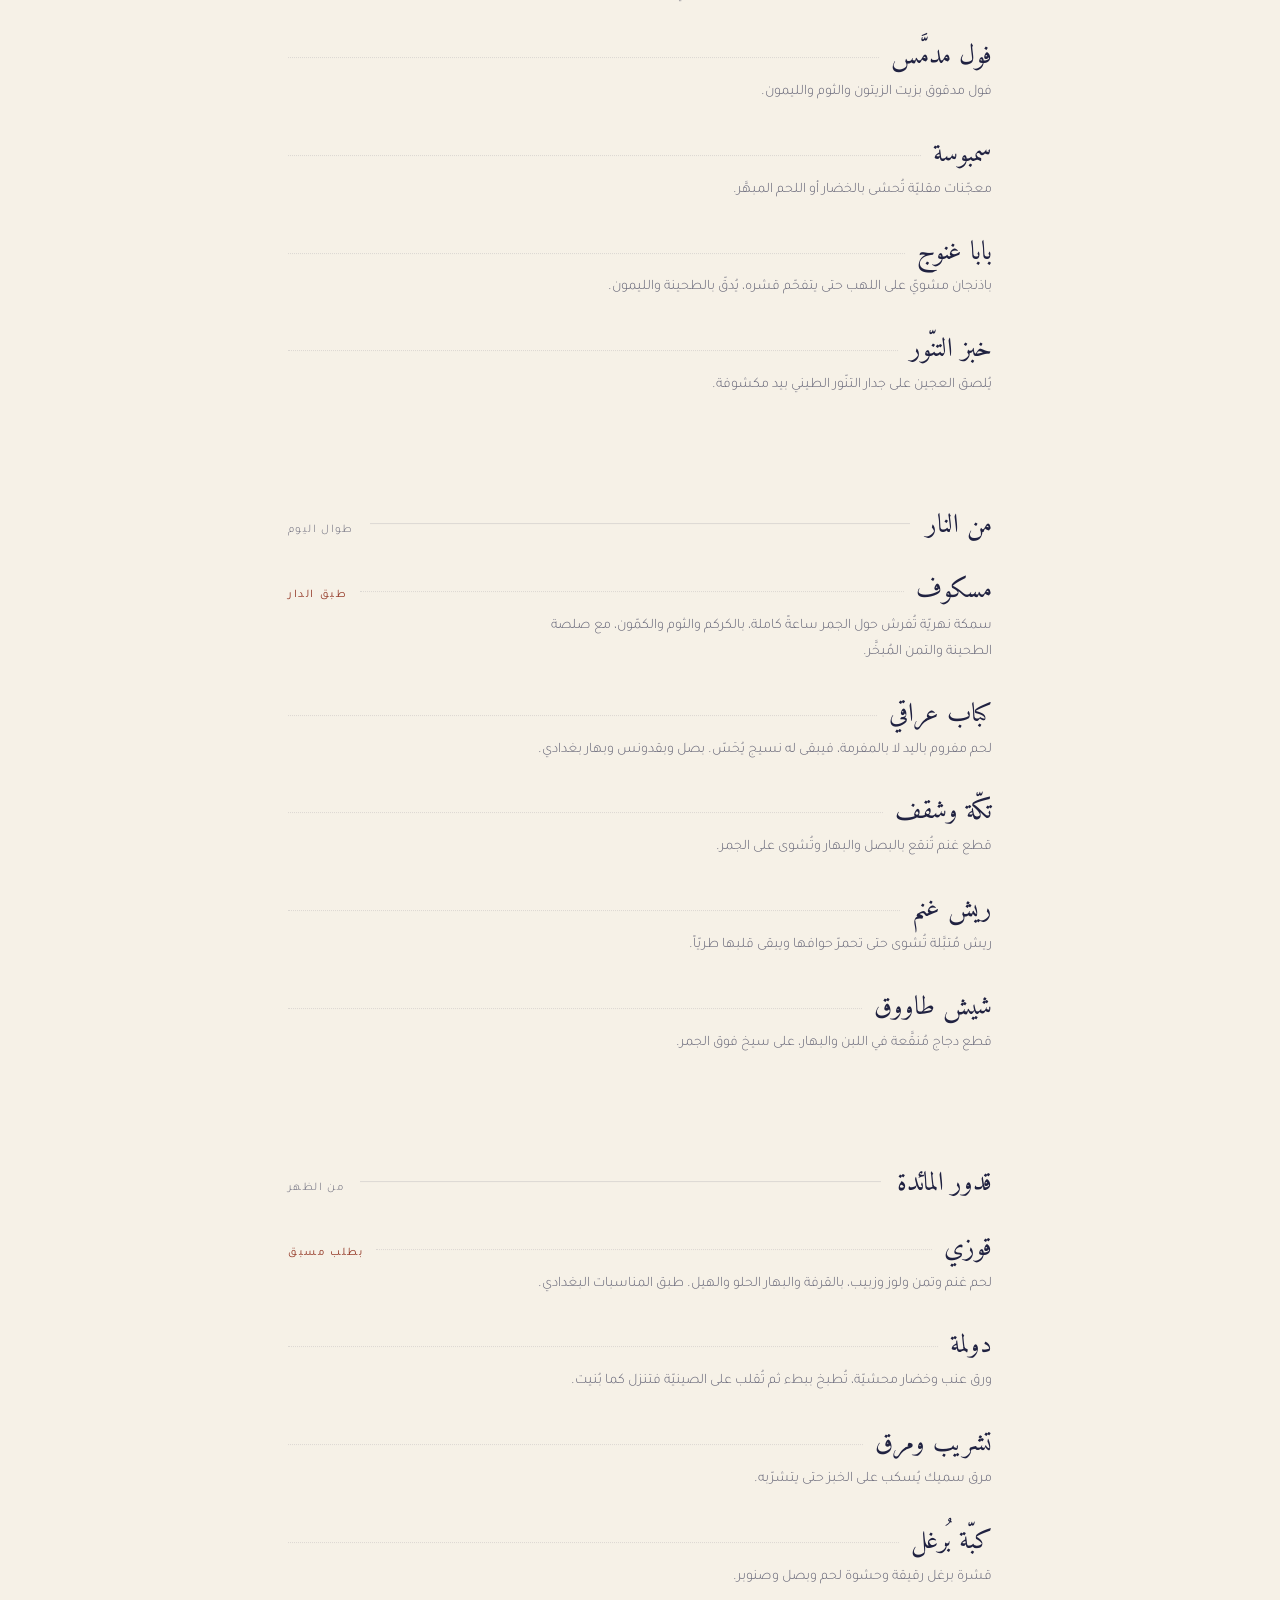
==== commit 4eebb10a: "إصلاح: الواجهة كانت ثلاث صور متجاورة بخطّين واضحين العميل رأى النتيجة فقال «خرابيط»، وكان محقّاً. ال" ====
--- a/index.html
+++ b/index.html
@@ -24,10 +24,10 @@
 <link rel="preconnect" href="https://fonts.gstatic.com" crossorigin>
 <link rel="stylesheet" href="https://fonts.googleapis.com/css2?family=Amiri:wght@400;700&family=Tajawal:wght@200;300;400;500&family=Cormorant+Garamond:wght@300;400&display=swap">
 
-<link rel="stylesheet" href="assets/css/tokens.css?v=11">
-<link rel="stylesheet" href="assets/css/base.css?v=11">
-<link rel="stylesheet" href="assets/css/layout.css?v=11">
-<link rel="stylesheet" href="assets/css/cinematic.css?v=11">
+<link rel="stylesheet" href="assets/css/tokens.css?v=12">
+<link rel="stylesheet" href="assets/css/base.css?v=12">
+<link rel="stylesheet" href="assets/css/layout.css?v=12">
+<link rel="stylesheet" href="assets/css/cinematic.css?v=12">
 
 <!-- بيانات مُهيكلة: النوع Organization لا Restaurant عن قصد.
      المطعم لم يُفتح بعد، ووسم Restaurant يدعو جوجل إلى بناء بطاقة نشاط
@@ -944,6 +944,6 @@
   </div>
 </footer>
 
-<script src="assets/js/app.js?v=11" defer></script>
+<script src="assets/js/app.js?v=12" defer></script>
 </body>
 </html>
--- a/assets/css/cinematic.css
+++ b/assets/css/cinematic.css
@@ -1681,15 +1681,27 @@
 .clip.is-ready { opacity: 1; }
 
 /* ------------------------------------------------------------
-   مصدر عموديّ: نافذة لا فرش
+   مصدر عموديّ: نفس المقطع يملأ العرض مضبَّباً
    ------------------------------------------------------------
-   مقاطع الهاتف رأسيّة (‏480×848 مثلاً). وفرشها بـ`cover` على
-   حاوية عريضة يقصّ الشريط الأوسط ويُكبّره ثلاث مرّات، فتضيع
-   حدود المشهد ويظهر التكبير. فالعموديّ يُعرض **محصوراً بعرضه**
-   في وسط الحاوية، والصورة الثابتة تبقى خلفه هي الخلفيّة —
-   فيُقرأ كنافذة مقصودة في الجدار لا كفيديو فشل في التمدّد.
-
-   و`is-portrait` تُضاف من الجافاسكربت بعد قياس الملفّ. */
+   المحاولة الأولى كانت «نافذة» رأسيّة حادّة والصورة الثابتة
+   خلفها. وفشلت فشلاً ذريعاً على الشاشة: الصورة مشهد **آخر**
+   (سمكة) والفيديو مشهد ثالث (نار)، فظهرت ثلاث صور متجاورة
+   بخطّين واضحين — تُقرأ ترقيعاً لا تصميماً. والنافذة لا تعمل
+   إلا إذا كان ما حولها محايداً: ورق أو جدار، لا صورة منافسة.
+
+   فالصحيح: تُملأ الأطراف بـ**نفس المقطع** مكبَّراً ومضبَّباً.
+   فالمشهد واحد واللون واحد، فلا يُدرَك خطّ قصّ أصلاً — ويبقى
+   الوسط حادّاً بأبعاد الملفّ الأصليّة بلا تكبير.
+
+   و`cover` وحده لا يصلح بديلاً: على 1280×800 يقصّ المصدر
+   العموديّ إلى شريط أفقي بنحو ٣٥٪ من طوله ويُكبّره ٢٫٧×، فيضيع
+   المشهد ويظهر الضباب في الوسط حيث تهمّ الحدّة.
+
+   والصورة الثابتة تُخفى عند التشغيل (`has-video`) فلا تبقى صورة
+   ثالثة تتنازع مع المقطع. وتعود تلقائياً إن تعذّر التشغيل.
+   ------------------------------------------------------------ */
+
+/* النسخة الحادّة: كامل الإطار، في الوسط، بلا تكبير */
 .clip.is-portrait,
 .hero__video.is-portrait {
   inset-block: 0;
@@ -1697,19 +1709,58 @@
   margin-inline: auto;
   inline-size: auto;
   block-size: 100%;
-  /* لا يتجاوز عرضه الأصلي كثيراً: التكبير فوق ١٫٢× يُظهر الضباب */
-  max-inline-size: min(100%, 576px);
+  max-inline-size: none;
+  object-fit: contain;
+  z-index: 2;
+  /* تلاشٍ ناعم على الحافّتين: الانتقال من الحادّ إلى المضبَّب
+     يبقى خطّاً مرئياً بلا تدرّج. وهو يختفي الآن فعلاً لأنه
+     يتلاشى في **نفس المشهد** — وهذا ما لم يكن صحيحاً حين كانت
+     الخلفيّة صورة أخرى. */
+  -webkit-mask-image: linear-gradient(to right,
+      transparent 0, #000 9%, #000 91%, transparent 100%);
+          mask-image: linear-gradient(to right,
+      transparent 0, #000 9%, #000 91%, transparent 100%);
+}
+@media (max-aspect-ratio: 1/1) {
+  /* على الشاشة الرأسيّة لا ملء ولا حدّ، فلا حاجة للتلاشي */
+  .clip.is-portrait,
+  .hero__video.is-portrait {
+    -webkit-mask-image: none;
+            mask-image: none;
+  }
+}
+
+/* النسخة الضبابيّة: تُنشأ من الجافاسكربت بنفس `src` */
+.vid-fill {
+  position: absolute;
+  inset: 0;
+  inline-size: 100%;
+  block-size: 100%;
   object-fit: cover;
-}
-
-/* حافّة النافذة: تدرّج يُلاشي الجانبين في الصورة الخلفيّة فلا
-   يظهر خطّ قصّ حادّ بين الفيديو وما تحته. */
-.clip.is-portrait,
-.hero__video.is-portrait {
-  -webkit-mask-image: linear-gradient(to right,
-      transparent 0, #000 7%, #000 93%, transparent 100%);
-          mask-image: linear-gradient(to right,
-      transparent 0, #000 7%, #000 93%, transparent 100%);
+  display: block;
+  pointer-events: none;
+  z-index: 1;
+  /* التكبير يمنع ظهور حواف الضباب الشفّافة على الأطراف */
+  transform: scale(1.18);
+  filter: blur(36px) saturate(1.06) brightness(0.72);
+  opacity: 0;
+  transition: opacity 1400ms var(--ease-silk);
+}
+.vid-fill.is-ready { opacity: 1; }
+
+/* الشاشات الرأسيّة لا تحتاج ملئاً: المقطع العمودي يغطّيها
+   بنفسه تقريباً بلا تكبير، فالضباب كلفة بلا فائدة. */
+@media (max-aspect-ratio: 1/1) {
+  .clip.is-portrait,
+  .hero__video.is-portrait { object-fit: cover; }
+  .vid-fill { display: none; }
+}
+
+/* تُخفى الصورة الثابتة عند تشغيل الفيديو */
+.hero__shot.has-video picture,
+.has-video > picture {
+  opacity: 0;
+  transition: opacity 1200ms var(--ease-silk);
 }
 
 /* ============================================================
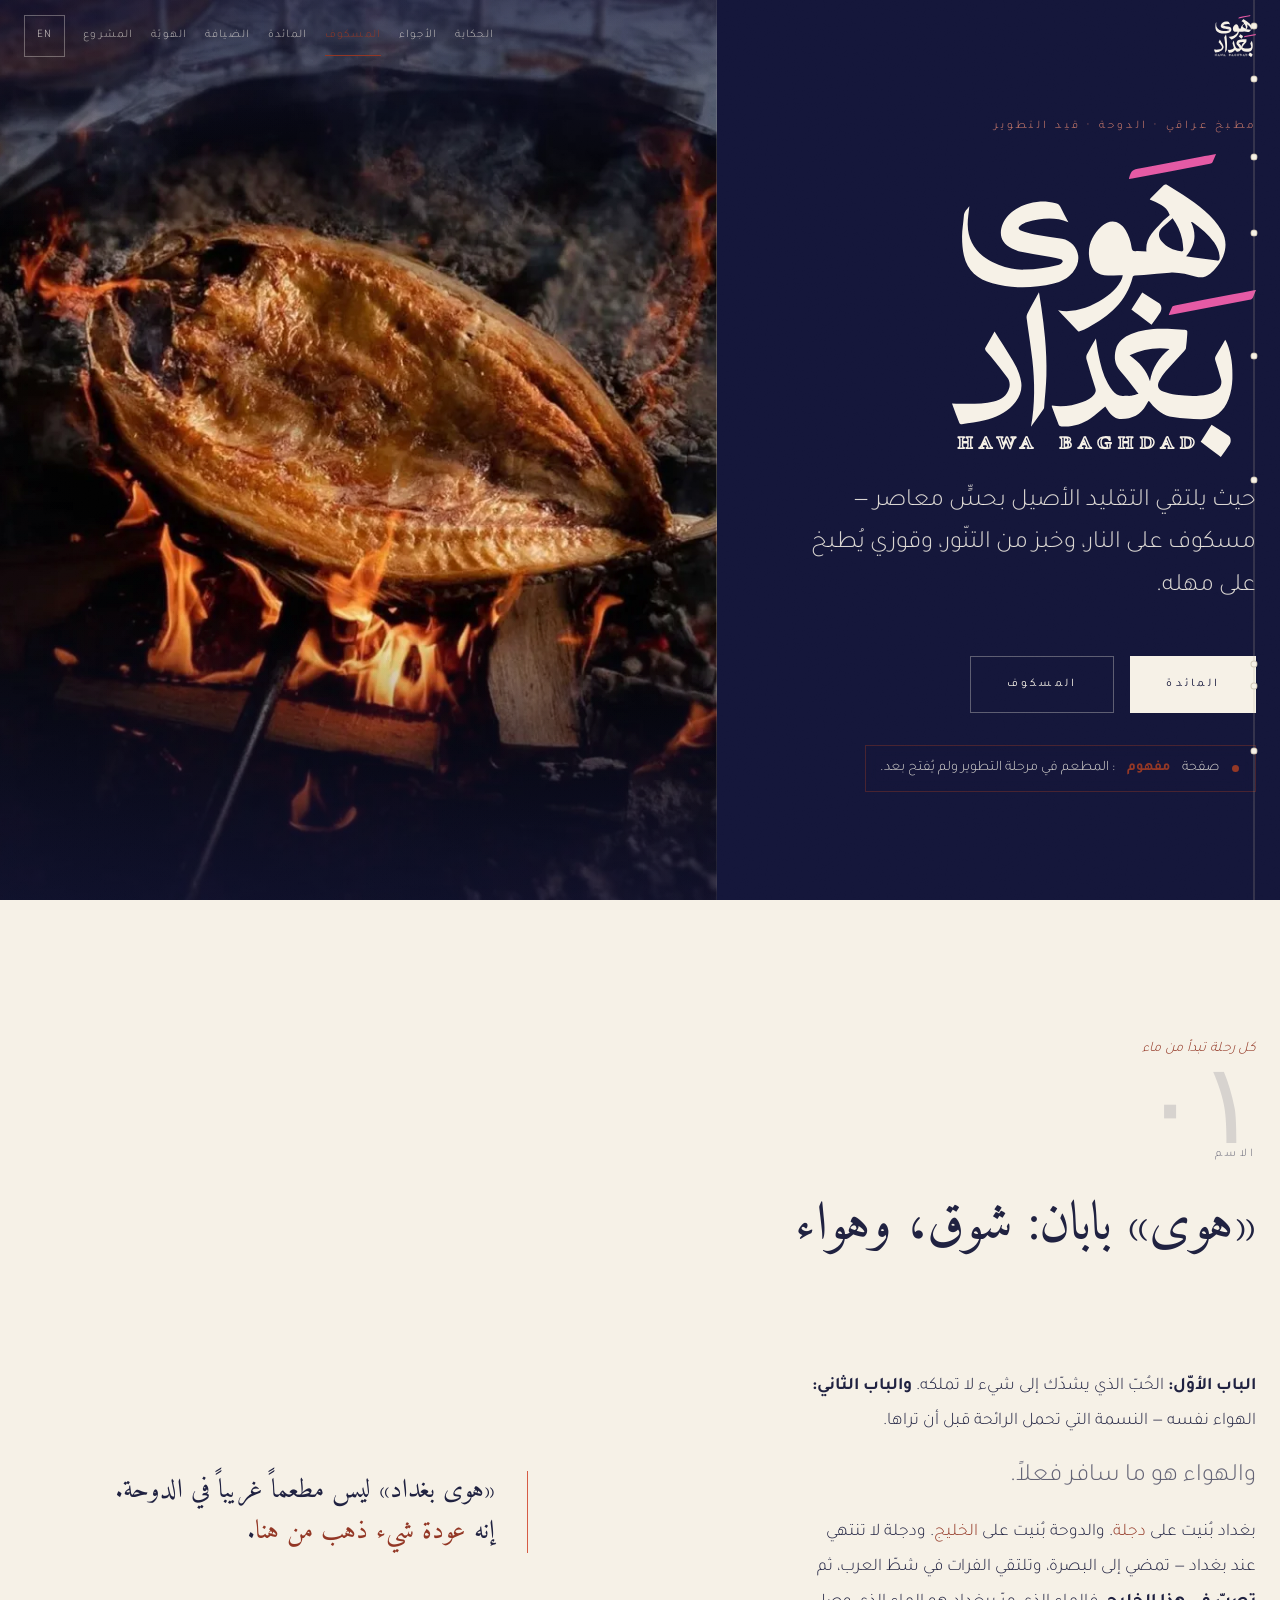
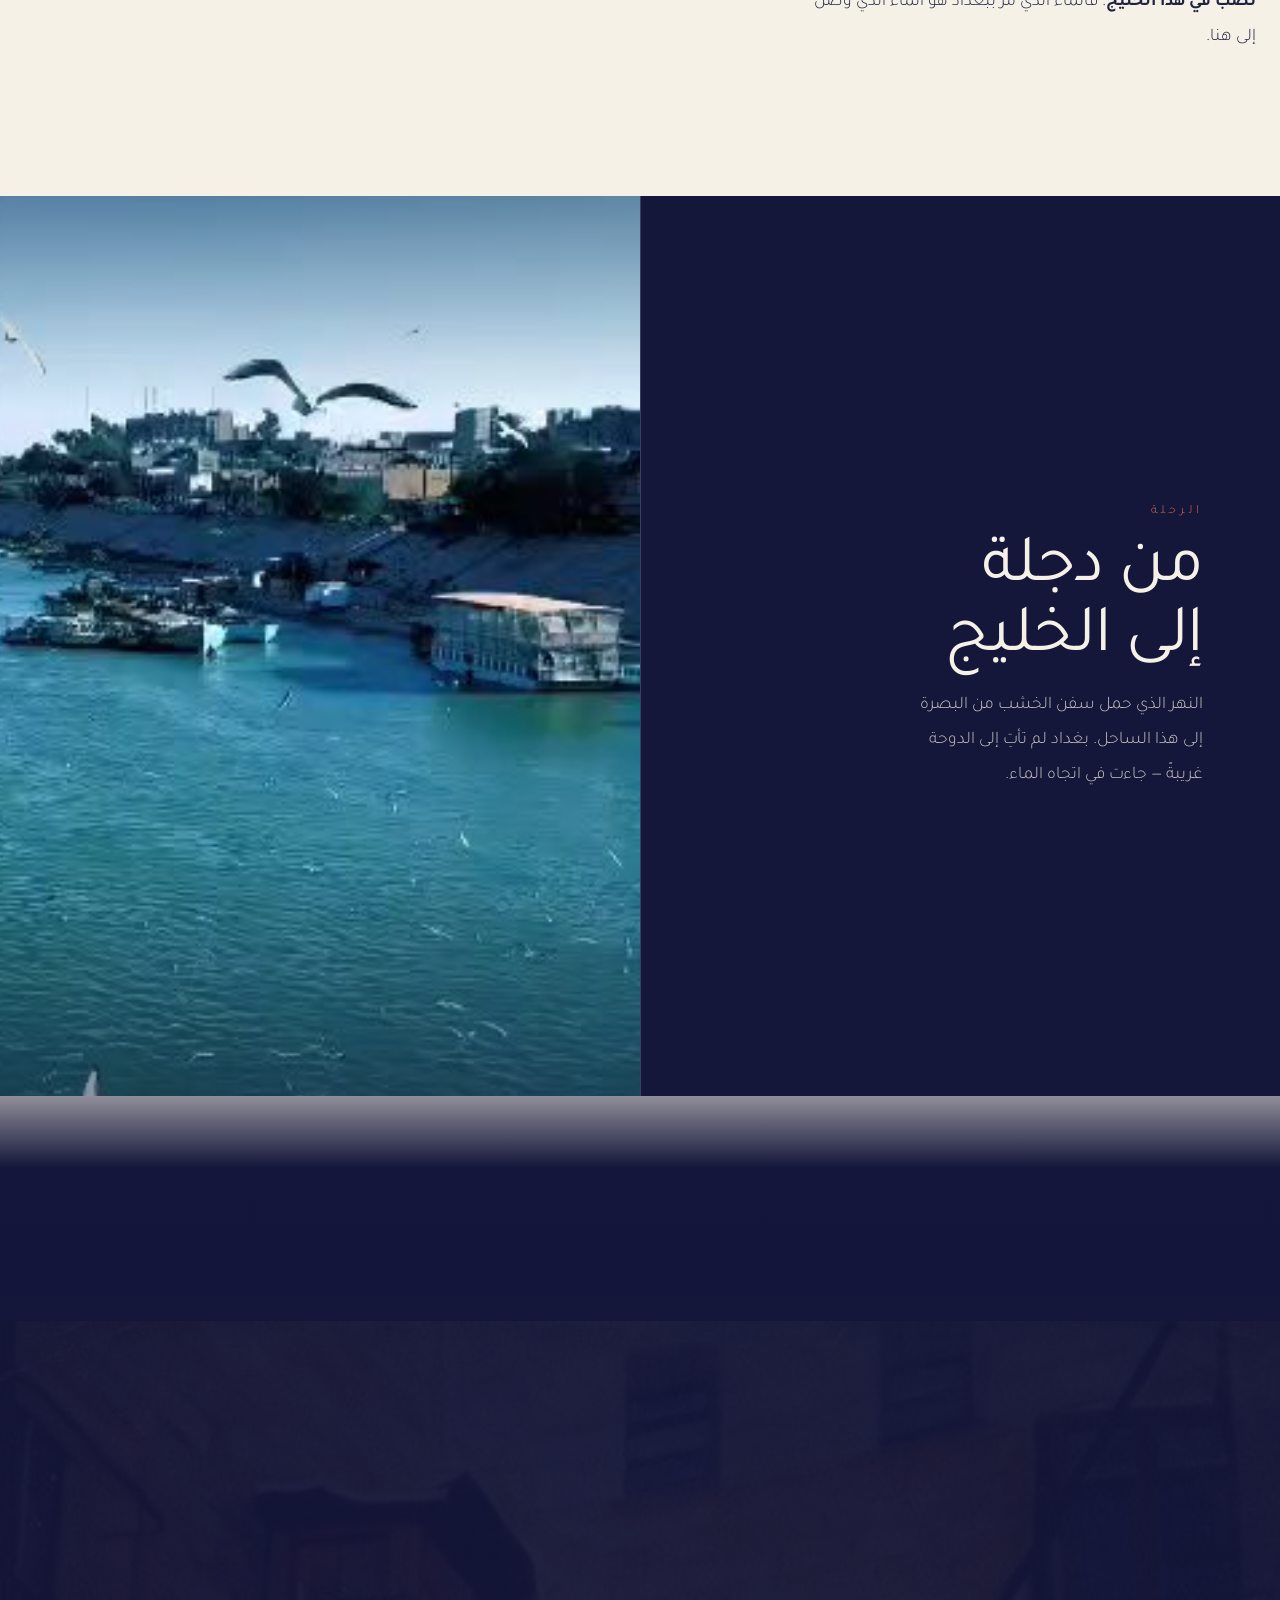
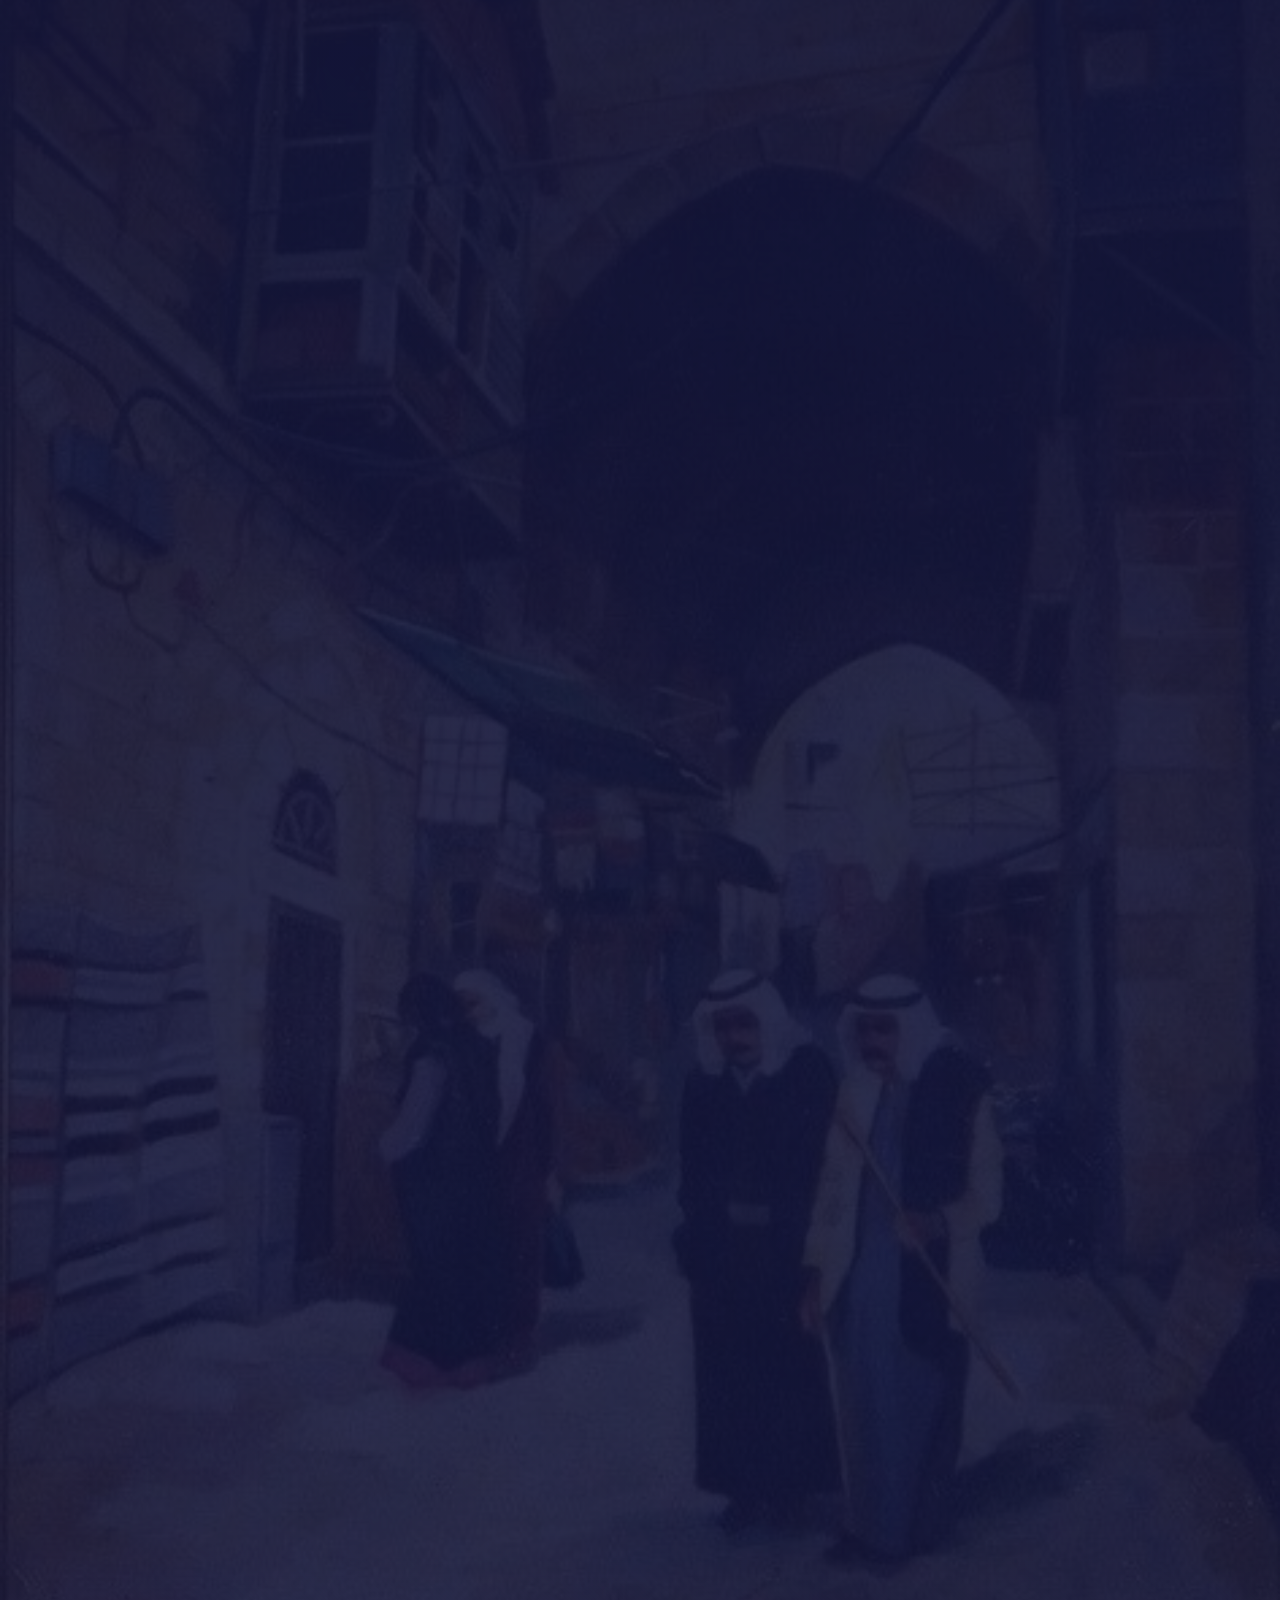
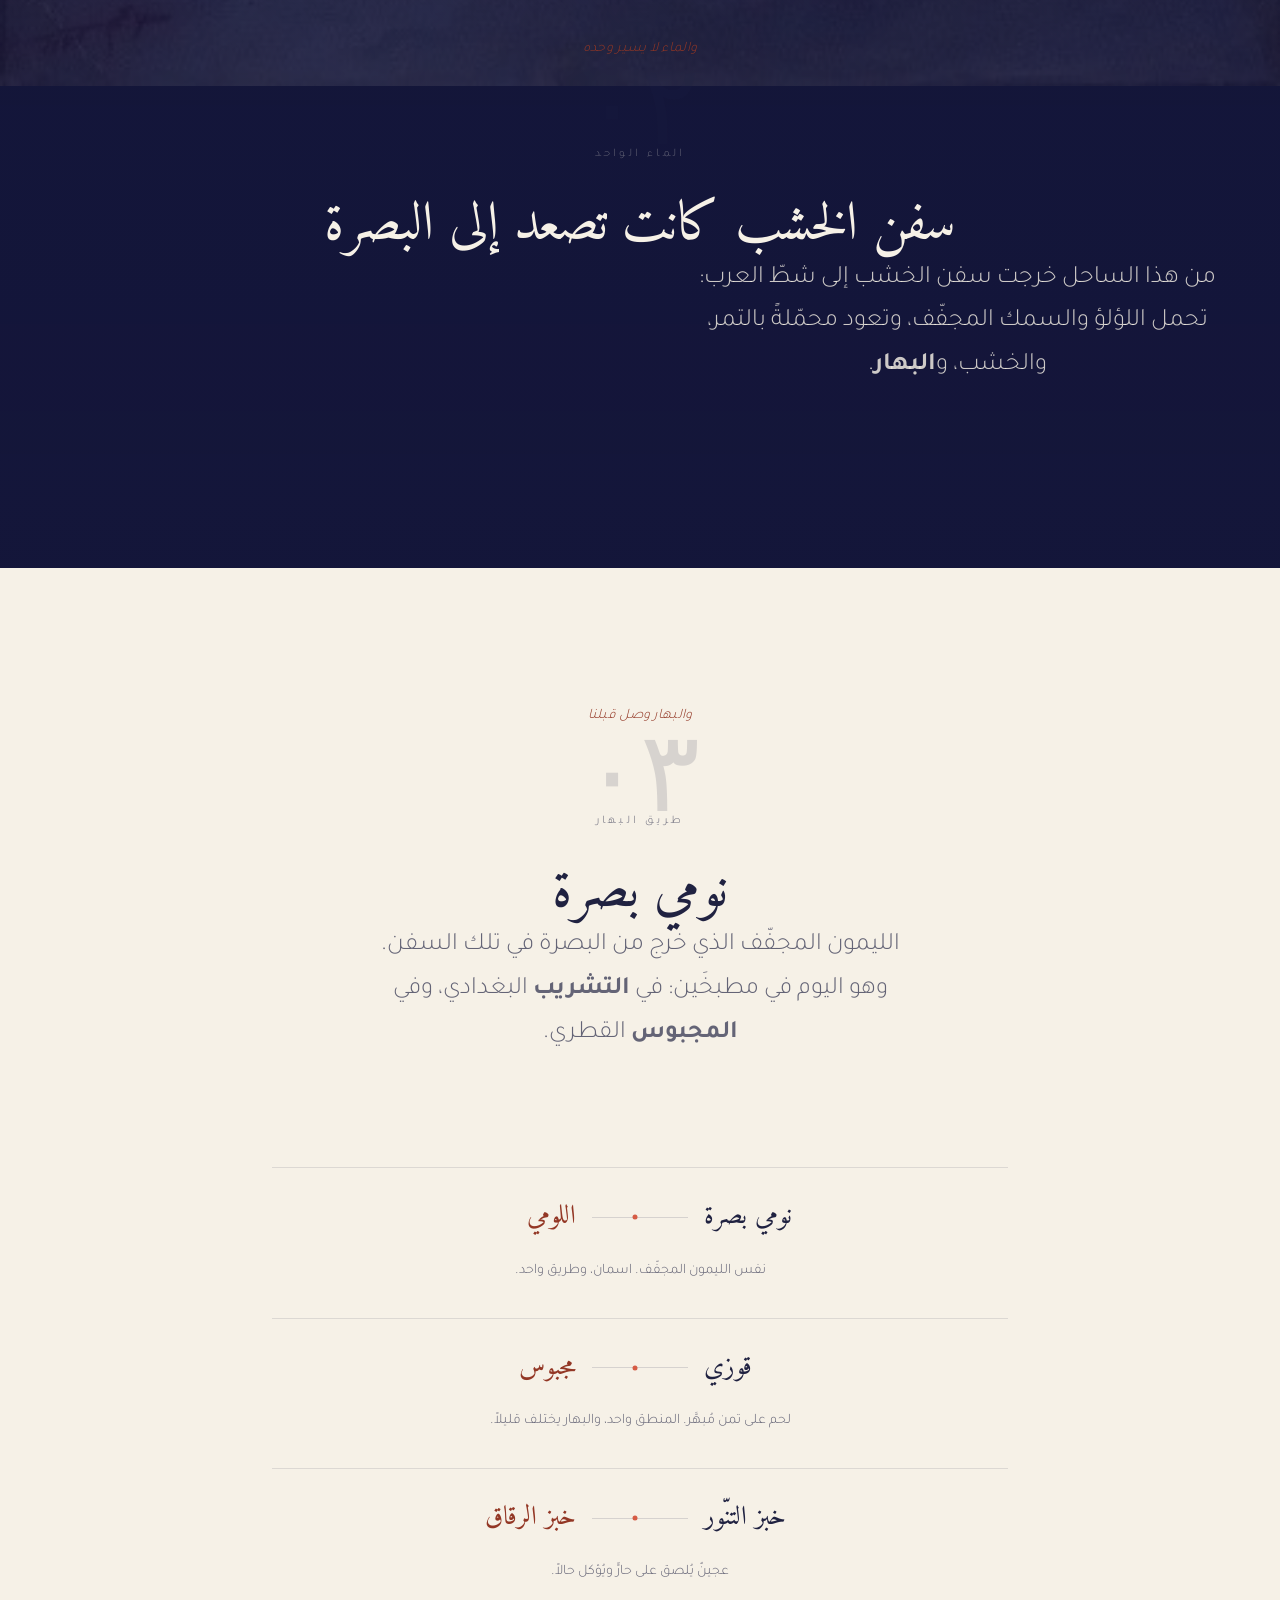
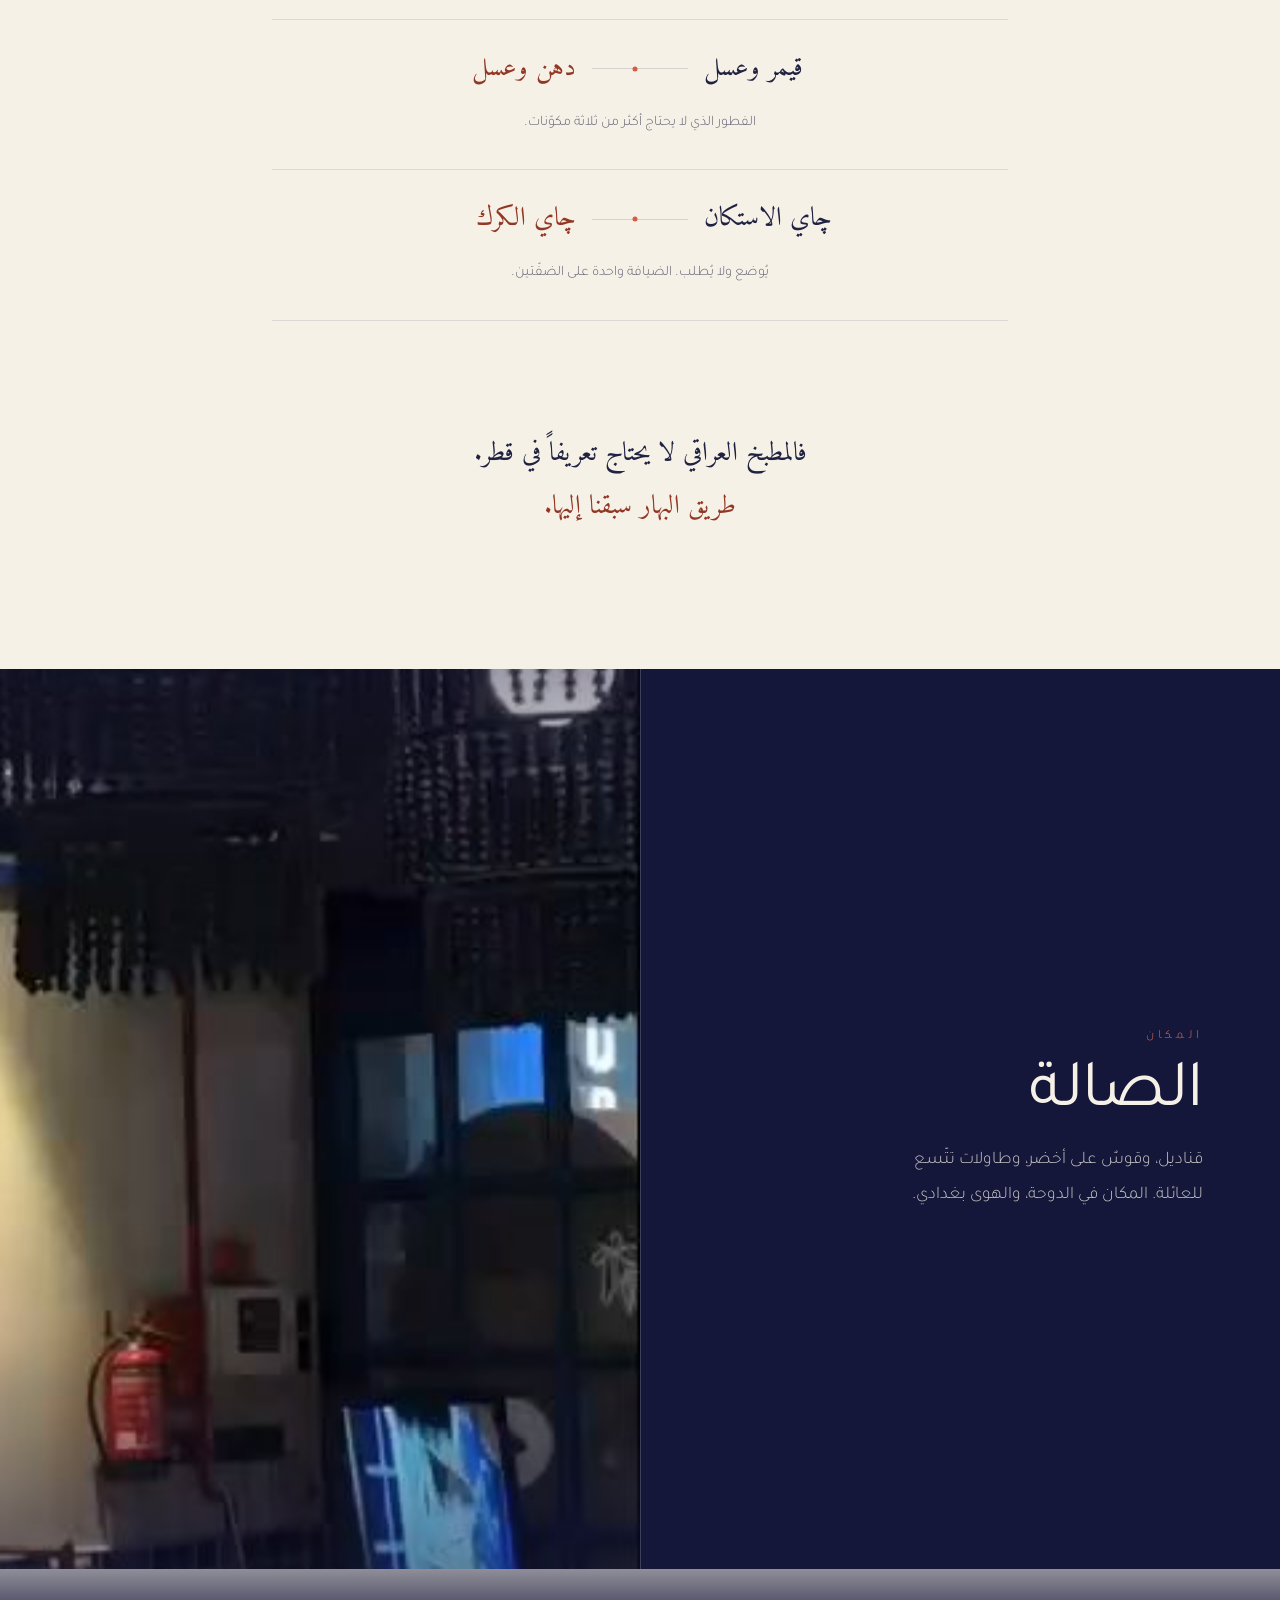
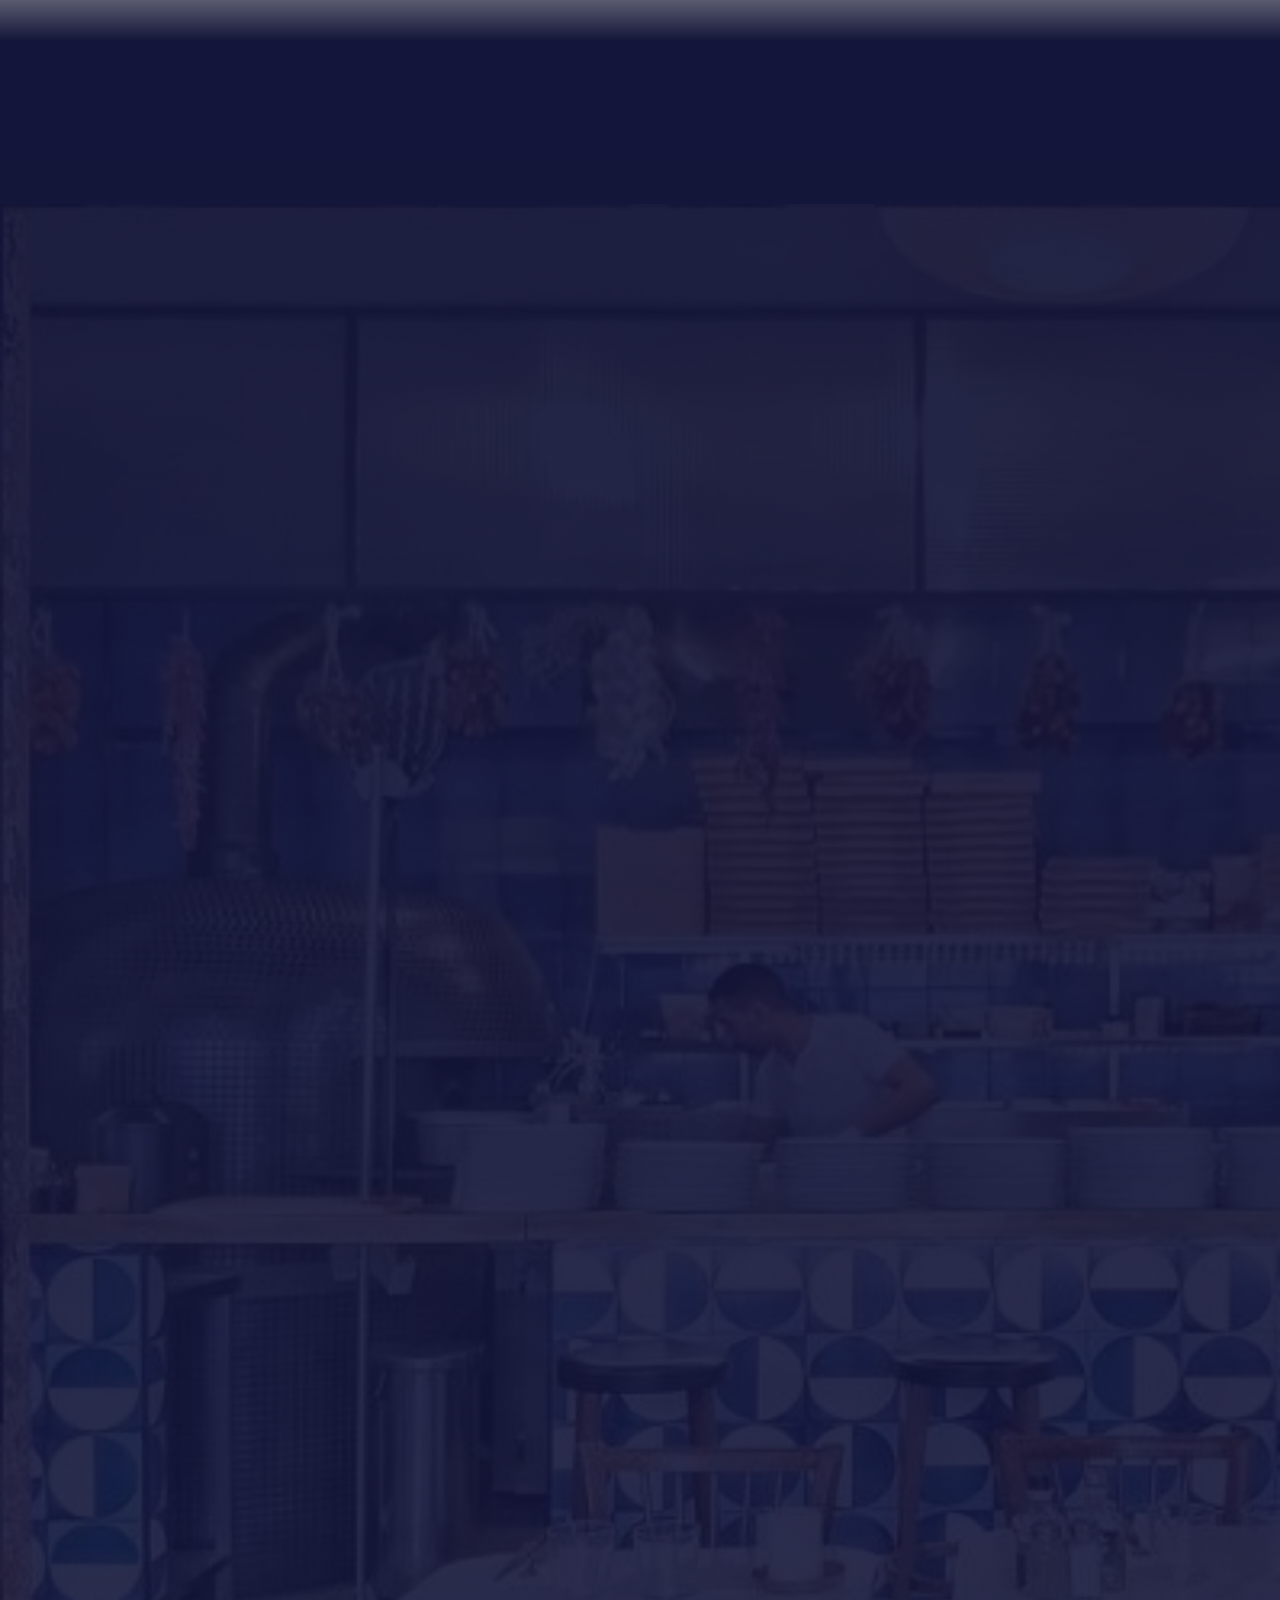
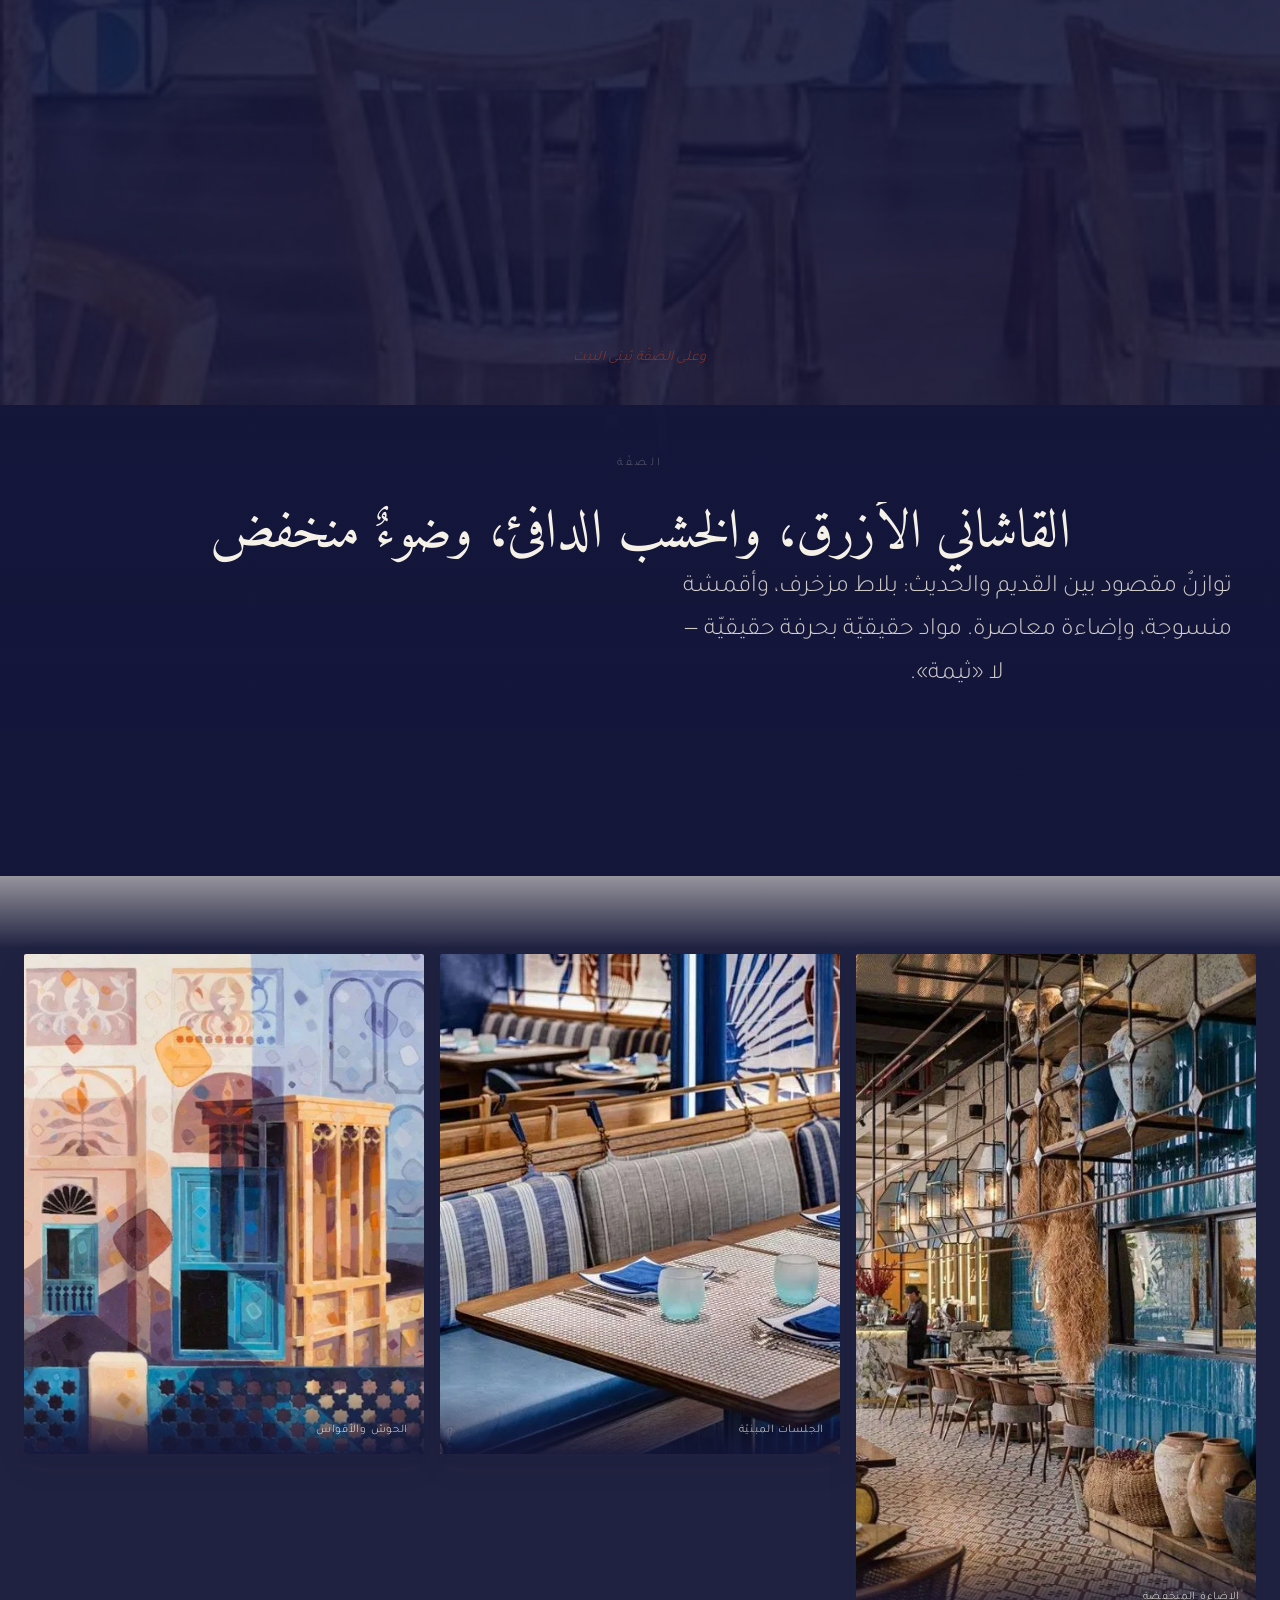
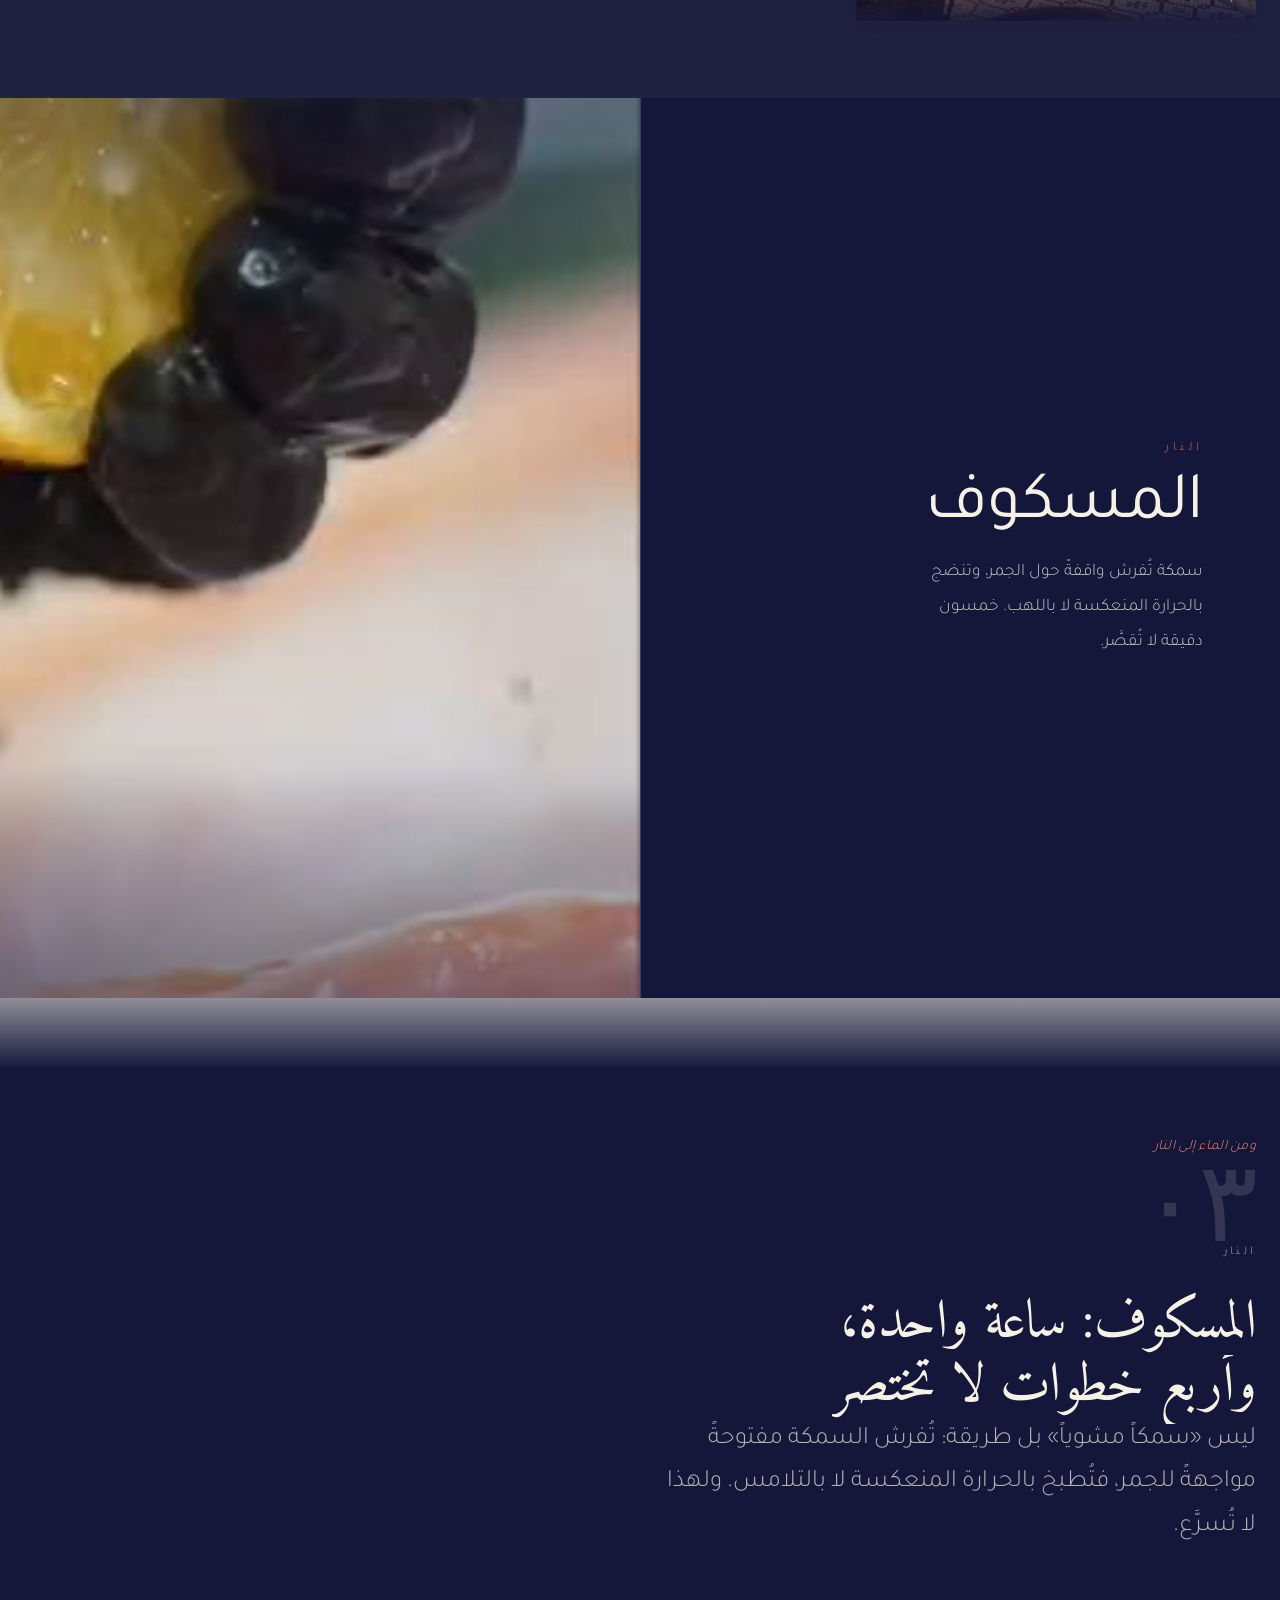
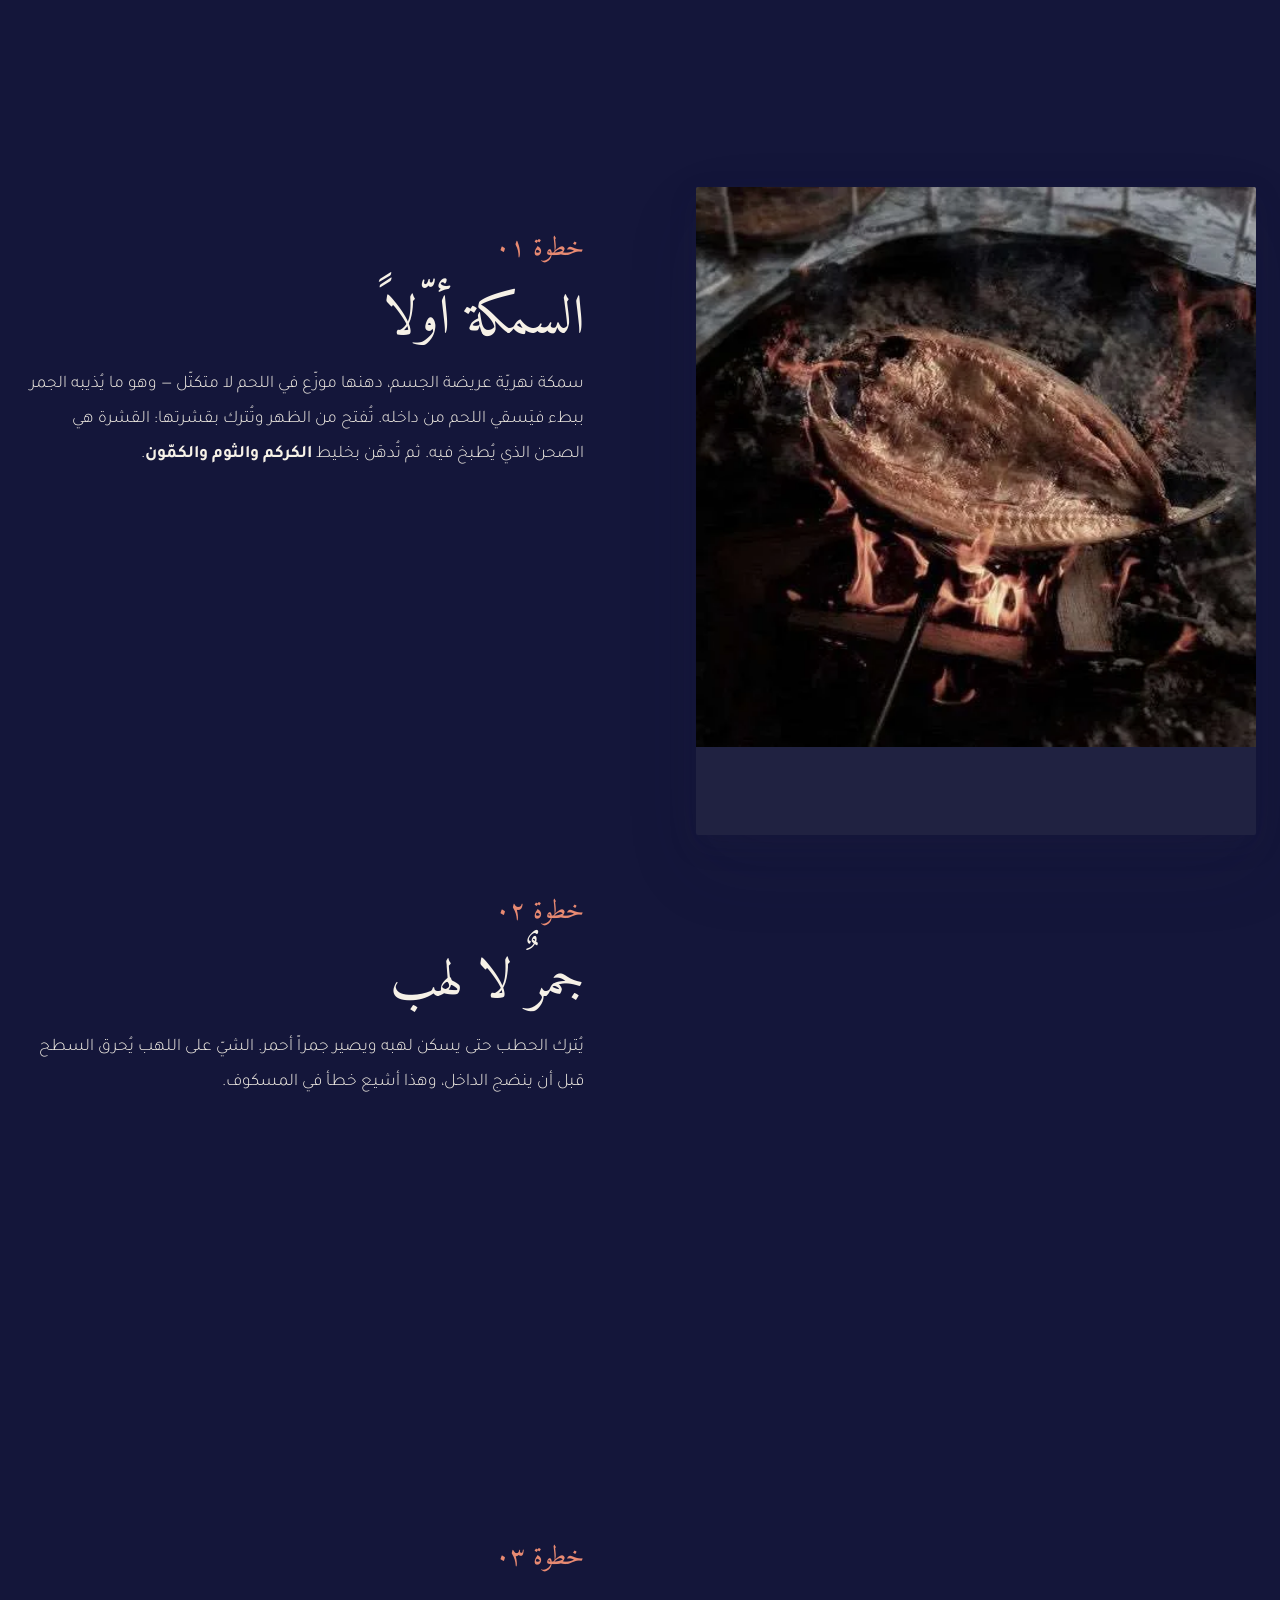
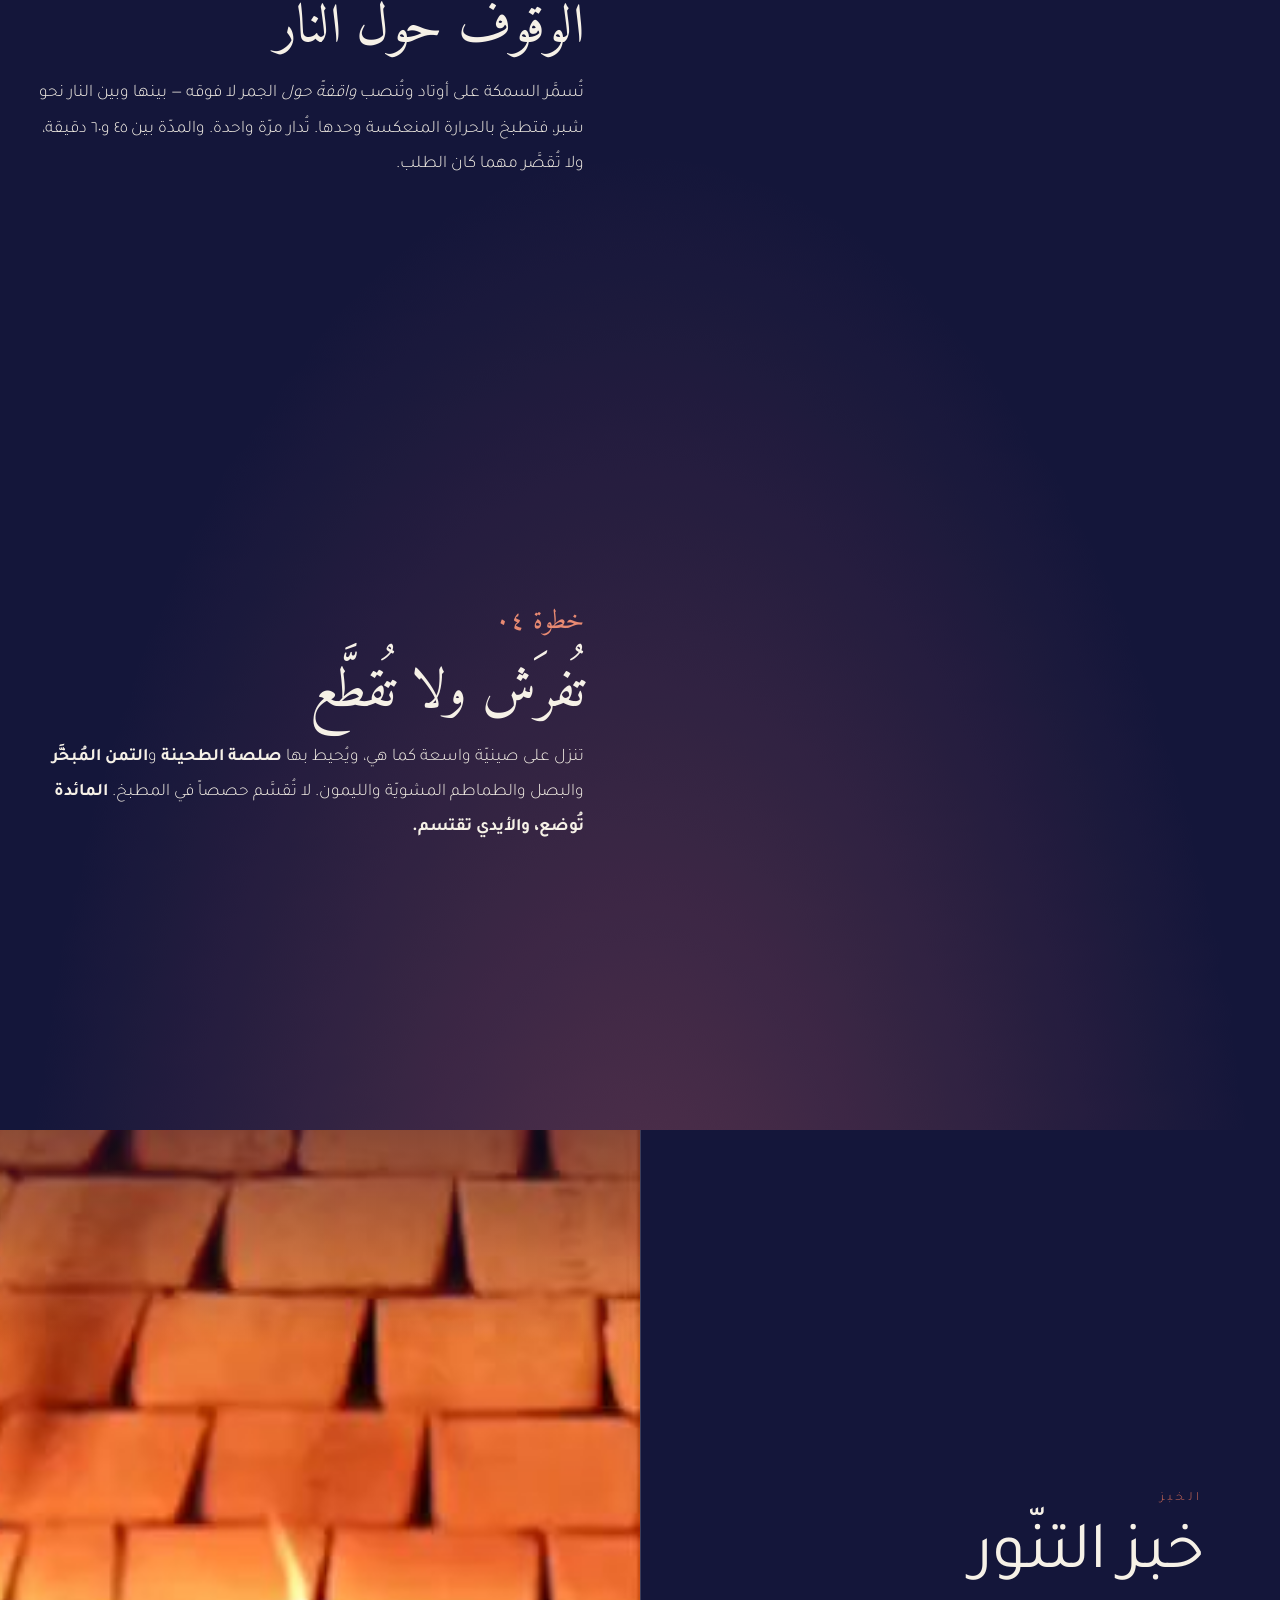
==== commit e13806e6: "إعادة تصميم فصول الفيديو: مشهد سينمائي بملء الشاشة العميل رفض النتيجة ثلاث مرّات، وكان محقّاً في كله" ====
--- a/index.html
+++ b/index.html
@@ -24,10 +24,10 @@
 <link rel="preconnect" href="https://fonts.gstatic.com" crossorigin>
 <link rel="stylesheet" href="https://fonts.googleapis.com/css2?family=Amiri:wght@400;700&family=Tajawal:wght@200;300;400;500&family=Cormorant+Garamond:wght@300;400&display=swap">
 
-<link rel="stylesheet" href="assets/css/tokens.css?v=12">
-<link rel="stylesheet" href="assets/css/base.css?v=12">
-<link rel="stylesheet" href="assets/css/layout.css?v=12">
-<link rel="stylesheet" href="assets/css/cinematic.css?v=12">
+<link rel="stylesheet" href="assets/css/tokens.css?v=15">
+<link rel="stylesheet" href="assets/css/base.css?v=15">
+<link rel="stylesheet" href="assets/css/layout.css?v=15">
+<link rel="stylesheet" href="assets/css/cinematic.css?v=15">
 
 <!-- بيانات مُهيكلة: النوع Organization لا Restaurant عن قصد.
      المطعم لم يُفتح بعد، ووسم Restaurant يدعو جوجل إلى بناء بطاقة نشاط
@@ -219,14 +219,6 @@
        وزخرفة هندسيّة بلا صورة، فكانت تبدو فارغة فعلاً على الشاشات
        المتوسّطة — وهو ما رآه العميل. -->
   <div class="hero__shot">
-    <!-- الفيديو: لا بايت منه يُنزَّل قبل أن تتحقّق الشروط. -->
-    <!-- `data-start` و `data-end` يحدّدان **الجزء** المستخدَم من
-         المقطع بالثواني. لا ffmpeg في بيئة البناء فلا يمكن القصّ،
-         لكن التشغيل يُحصَر في هذا المدى ويُكرَّر منه — فالنتيجة
-         كالقصّ بلا قصّ. عدّل الرقمين وحدهما لتغيير الجزء. -->
-    <video class="hero__video" data-src="media/video/hero.mp4"
-           data-start="1" data-end="11"
-           muted loop playsinline preload="none" aria-hidden="true"></video>
     <!-- ⚠ الصورة السابقة (profile/masgouf-01) كانت سمكة مشويّة على لوح
          خشب — وليست مسكوفاً. المسكوف يُفرش مفتوحاً **واقفاً حول**
          الجمر ويُطبخ بالحرارة المنعكسة. هذه الصورة تُظهر السمكة على
@@ -298,11 +290,26 @@
 
 <!-- ⚠ مكان صورة النهر التي سيرسلها المالك:
      media/incoming/tigris.jpg ← ثم assets/img/photo/tigris-*.webp -->
+<!-- ============================================================
+     مشهد: من دجلة إلى الخليج
+     وحدة مستقلّة بنصّها، فلا يقع عنوان على محتوى يخالفه — وهذا
+     ما حدث حين وُضع فيديو التنّور في بطاقة «المسكوف».
+     ============================================================ -->
+<section class="reel" id="reel-water" aria-label="من دجلة إلى الخليج">
+  <img class="reel__still" src="assets/img/video/water-poster.jpg" alt="" loading="lazy" decoding="async">
+  <video class="reel__clip" data-src="media/video/water.mp4"
+         data-start="2" data-end="13"
+         muted loop playsinline preload="none" aria-hidden="true"></video>
+  <span class="reel__edge" aria-hidden="true"></span>
+  <div class="reel__text" data-reveal>
+    <span class="reel__k">الرحلة</span>
+    <h2 class="reel__t">من دجلة إلى الخليج</h2>
+    <p class="reel__d">النهر الذي حمل سفن الخشب من البصرة إلى هذا الساحل. بغداد لم تأتِ إلى الدوحة غريبةً — جاءت في اتجاه الماء.</p>
+  </div>
+</section>
+
 <section class="band band--tall" id="water" data-chapter="٠٢" data-chapter-name="الماء الواحد">
   <div class="band__layer" data-parallax aria-hidden="true">
-    <!-- فيديو النهر. يُشغَّل بدل الصورة لحظة رفع الملف.
-         المتوقَّع: media/video/water.mp4 -->
-    <video class="clip" data-src="media/video/water.mp4" data-start="2" data-end="13" muted loop playsinline preload="none" aria-hidden="true"></video>
     <picture>
       <source type="image/webp" srcset="assets/img/profile/souk-alley-473.webp">
       <img src="assets/img/profile/souk-alley-473.jpg" alt="" loading="lazy" decoding="async">
@@ -356,6 +363,24 @@
   </div>
 </section>
 
+<!-- ============================================================
+     مشهد: الصالة
+     وحدة مستقلّة بنصّها، فلا يقع عنوان على محتوى يخالفه — وهذا
+     ما حدث حين وُضع فيديو التنّور في بطاقة «المسكوف».
+     ============================================================ -->
+<section class="reel" id="reel-place" aria-label="الصالة">
+  <img class="reel__still" src="assets/img/video/place-poster.jpg" alt="" loading="lazy" decoding="async">
+  <video class="reel__clip" data-src="media/video/place.mp4"
+         data-start="0" data-end="0"
+         muted loop playsinline preload="none" aria-hidden="true"></video>
+  <span class="reel__edge" aria-hidden="true"></span>
+  <div class="reel__text" data-reveal>
+    <span class="reel__k">المكان</span>
+    <h2 class="reel__t">الصالة</h2>
+    <p class="reel__d">قناديل، وقوسٌ على أخضر، وطاولات تتّسع للعائلة. المكان في الدوحة، والهوى بغدادي.</p>
+  </div>
+</section>
+
 <section data-chapter="٠٢" data-chapter-name="الضفّة" class="band band--tall" id="place">
   <div class="band__layer" data-parallax aria-hidden="true">
     <picture><source type="image/webp" srcset="assets/img/profile/interior-tilewall-398.webp 398w" sizes="100vw"><img src="assets/img/profile/interior-tilewall-398.jpg" alt="" loading="lazy" decoding="async"></picture>
@@ -389,6 +414,24 @@
   </div>
 </section>
 
+<!-- ============================================================
+     مشهد: المسكوف
+     وحدة مستقلّة بنصّها، فلا يقع عنوان على محتوى يخالفه — وهذا
+     ما حدث حين وُضع فيديو التنّور في بطاقة «المسكوف».
+     ============================================================ -->
+<section class="reel" id="reel-masgouf" aria-label="المسكوف">
+  <img class="reel__still" src="assets/img/video/masgouf-poster.jpg" alt="" loading="lazy" decoding="async">
+  <video class="reel__clip" data-src="media/video/masgouf.mp4"
+         data-start="0" data-end="11"
+         muted loop playsinline preload="none" aria-hidden="true"></video>
+  <span class="reel__edge" aria-hidden="true"></span>
+  <div class="reel__text" data-reveal>
+    <span class="reel__k">النار</span>
+    <h2 class="reel__t">المسكوف</h2>
+    <p class="reel__d">سمكة تُفرش واقفةً حول الجمر، وتنضج بالحرارة المنعكسة لا باللهب. خمسون دقيقة لا تُقصَّر.</p>
+  </div>
+</section>
+
 <section data-chapter="٠٣" data-chapter-name="النار" class="sec fire on-dark" id="masgouf" style="background:var(--navy-900)">
   <div class="fire__haze" aria-hidden="true"></div>
   <div class="fire__embers" aria-hidden="true">
@@ -408,21 +451,10 @@
 
     <div class="scene">
       <div class="scene__media" data-scene-media>
-        <figure data-scene="1" class="is-active">
-            <!-- فيديو النار. المتوقَّع: media/video/masgouf.mp4 -->
-            <video class="clip" data-src="media/video/masgouf.mp4" data-start="0" data-end="11" muted loop playsinline preload="none" aria-hidden="true"></video><picture><source type="image/webp" srcset="assets/img/profile/masgouf-02-474.webp 474w" sizes="(min-width:980px) 46vw, 92vw"><img src="assets/img/profile/masgouf-02-474.jpg" alt="السمكة مفروشة ومسمَّرة حول الجمر" loading="lazy" decoding="async"></picture></figure>
+        <figure data-scene="1" class="is-active"><picture><source type="image/webp" srcset="assets/img/profile/masgouf-02-474.webp 474w" sizes="(min-width:980px) 46vw, 92vw"><img src="assets/img/profile/masgouf-02-474.jpg" alt="السمكة مفروشة ومسمَّرة حول الجمر" loading="lazy" decoding="async"></picture></figure>
         <figure data-scene="2"><picture><source type="image/webp" srcset="assets/img/profile/masgouf-03-480.webp 480w" sizes="(min-width:980px) 46vw, 92vw"><img src="assets/img/profile/masgouf-03-480.jpg" alt="الجمر تحت السمك" loading="lazy" decoding="async"></picture></figure>
         <figure data-scene="3"><picture><source type="image/webp" srcset="assets/img/profile/masgouf-01-480.webp 480w" sizes="(min-width:980px) 46vw, 92vw"><img src="assets/img/profile/masgouf-01-480.jpg" alt="السمكة تنضج بالحرارة المنعكسة" loading="lazy" decoding="async"></picture></figure>
-        <figure data-scene="4">
-            <!-- صبّ الصلصة: لحظة التقديم، وهي آخر مشهد في التتابُع.
-                 الملفّ وصل أصلاً باسم tandoor.mp4 وهو صلصة لا تنّور،
-                 فأُعيدت تسميته sauce.mp4 ووُضع في مكانه الصحيح — فلا
-                 يَعِد فصل الخبز بما لا يُقدَّم.
-                 1.7 ثانية فقط، فالتكرار سريع ومرئي: يبقى حتى يصل
-                 مقطع أطول. -->
-            <video class="clip" data-src="media/video/sauce.mp4"
-                   data-start="0" data-end="0"
-                   muted loop playsinline preload="none" aria-hidden="true"></video><picture><source type="image/webp" srcset="assets/img/profile/dish-quzi-pot-474.webp 474w" sizes="(min-width:980px) 46vw, 92vw"><img src="assets/img/profile/dish-quzi-pot-474.jpg" alt="الطبق على المائدة" loading="lazy" decoding="async"></picture></figure>
+        <figure data-scene="4"><picture><source type="image/webp" srcset="assets/img/profile/dish-quzi-pot-474.webp 474w" sizes="(min-width:980px) 46vw, 92vw"><img src="assets/img/profile/dish-quzi-pot-474.jpg" alt="الطبق على المائدة" loading="lazy" decoding="async"></picture></figure>
       </div>
       <div class="scene__steps">
         <article class="scene__step" data-scene-step="1" data-reveal>
@@ -457,6 +489,24 @@
   </div>
 </section>
 
+<!-- ============================================================
+     مشهد: خبز التنّور
+     وحدة مستقلّة بنصّها، فلا يقع عنوان على محتوى يخالفه — وهذا
+     ما حدث حين وُضع فيديو التنّور في بطاقة «المسكوف».
+     ============================================================ -->
+<section class="reel" id="reel-tandoor" aria-label="خبز التنّور">
+  <img class="reel__still" src="assets/img/video/tandoor-poster.jpg" alt="" loading="lazy" decoding="async">
+  <video class="reel__clip" data-src="media/video/tandoor.mp4"
+         data-start="0" data-end="0"
+         muted loop playsinline preload="none" aria-hidden="true"></video>
+  <span class="reel__edge" aria-hidden="true"></span>
+  <div class="reel__text" data-reveal>
+    <span class="reel__k">الخبز</span>
+    <h2 class="reel__t">خبز التنّور</h2>
+    <p class="reel__d">عجينٌ يُلصق على جدار الطين، فيخرج منفوخاً بحرقة واحدة لا يُقلّدها فرنٌ كهربائي.</p>
+  </div>
+</section>
+
 <section data-chapter="٠٤" data-chapter-name="المائدة" class="sec" id="menu">
   <div class="wrap">
     <div class="sec__head sec__head--center">
@@ -470,8 +520,6 @@
   </div>
 
     <figure class="signature" data-reveal>
-      <!-- فيديو التنّور. المتوقَّع: media/video/tandoor.mp4 -->
-      <video class="clip" data-src="media/video/tandoor.mp4" data-start="0" data-end="0" muted loop playsinline preload="none" aria-hidden="true"></video>
       <picture><source type="image/webp" srcset="assets/img/profile/masgouf-01-480.webp 480w" sizes="100vw"><img src="assets/img/profile/masgouf-01-480.jpg" alt="المسكوف على النار المكشوفة" loading="lazy" decoding="async"></picture>
       <figcaption><span class="signature__k">طبق الدار</span>
         <span class="signature__t">المسكوف</span>
@@ -627,6 +675,24 @@
         </ul>
       </section>
     </div>
+  </div>
+</section>
+
+<!-- ============================================================
+     مشهد: الاستكان
+     وحدة مستقلّة بنصّها، فلا يقع عنوان على محتوى يخالفه — وهذا
+     ما حدث حين وُضع فيديو التنّور في بطاقة «المسكوف».
+     ============================================================ -->
+<section class="reel" id="reel-tea-pour" aria-label="الاستكان">
+  <img class="reel__still" src="assets/img/profile/istikan-02-472.jpg" alt="" loading="lazy" decoding="async">
+  <video class="reel__clip" data-src="media/video/tea-pour.mp4"
+         data-start="0" data-end="11"
+         muted loop playsinline preload="none" aria-hidden="true"></video>
+  <span class="reel__edge" aria-hidden="true"></span>
+  <div class="reel__text" data-reveal>
+    <span class="reel__k">الضيافة</span>
+    <h2 class="reel__t">الاستكان</h2>
+    <p class="reel__d">الچاي لا يُحتسب في الفاتورة ولا في الوقت. يُسكب من القوري عالياً، ويُشرب على مهله.</p>
   </div>
 </section>
 
@@ -643,22 +709,7 @@
     </div>
     <!-- المشعل: الصورة مُعتَّمة ويكشفها المؤشّر كأنه ضوء يمرّ عليها.
          على اللمس يتبع الإصبع. -->
-    <!-- فيديو صبّ الچاي. يُشغَّل بدل الصورة لحظة رفع الملف،
-         وقبله تبقى الصورة — ولا شيء ينكسر.
-         المتوقَّع: media/video/tea-pour.mp4 -->
-    <video class="clip" data-src="media/video/tea-pour.mp4"
-           data-start="0" data-end="11"
-           muted loop playsinline preload="none" aria-hidden="true"></video>
     <figure class="torch" data-reveal>
-      <!-- الموضع الثاني في هذا الفصل: الاستكان نفسه متحرّكاً.
-           `tea.mp4` هو النسخة المتحرّكة من هذه الصورة بعينها —
-           الاستكان على الصحن بالنقاط الحمراء — فيحتلّ مكانها
-           تماماً فلا يهتزّ التخطيط، وتبقى الصورة بديلاً إن تعذّر
-           التشغيل. والصبّة في خلفيّة القسم، فالموضعان مختلفان:
-           الصبّ خلفيّةً، والاستكان لحظةً فوتوغرافيّة. -->
-      <video class="clip" data-src="media/video/tea.mp4"
-             data-start="0" data-end="11"
-             muted loop playsinline preload="none" aria-hidden="true"></video>
       <picture><source type="image/webp" srcset="assets/img/profile/istikan-02-472.webp 472w" sizes="100vw"><img src="assets/img/profile/istikan-02-472.jpg" alt="استكان چاي على صحن بنقاط حمراء" loading="lazy" decoding="async"></picture>
       <figcaption>مرّر المؤشّر على الصورة</figcaption>
     </figure>
@@ -677,8 +728,6 @@
     </div>
     <div class="mosaic mosaic--pack">
       <figure class="mo mo--wide tilt" data-reveal>
-        <!-- فيديو المكان. المتوقَّع: media/video/place.mp4 -->
-        <video class="clip" data-src="media/video/place.mp4" data-start="0" data-end="0" muted loop playsinline preload="none" aria-hidden="true"></video>
         <picture><source type="image/webp" srcset="assets/img/profile/pack-bag-wave-480.webp 480w, assets/img/profile/pack-bag-wave-960.webp 960w, assets/img/profile/pack-bag-wave-1440.webp 1440w" sizes="(min-width:900px) 56vw, 92vw"><img src="assets/img/profile/pack-bag-wave-1440.jpg" alt="كيس ورقي بالشعار وشريط متماوج" loading="lazy" decoding="async"></picture>
         <figcaption>الكيس الورقي</figcaption>
       </figure>
@@ -944,6 +993,6 @@
   </div>
 </footer>
 
-<script src="assets/js/app.js?v=12" defer></script>
+<script src="assets/js/app.js?v=15" defer></script>
 </body>
 </html>
--- a/assets/css/cinematic.css
+++ b/assets/css/cinematic.css
@@ -1863,3 +1863,227 @@
 
 /* الفيديو في طبقة العمق يتبع نفس تحريك العمق */
 .band__layer .clip { will-change: transform; }
+
+/* ============================================================
+   ٢٩) الواجهة التحريريّة — المقطع عموداً لا رقعةً
+   ------------------------------------------------------------
+   محاولتان فشلتا قبل هذه، وسبب فشلهما واحد: كان المقطع
+   **الرأسي** يُقحَم في حاوية **عريضة**.
+
+     ١) نافذة حادّة فوق الصورة الثابتة → ثلاث صور متجاورة
+        بخطّي قصّ (سمكة | نار | سمكة). رقعة لا تصميم.
+     ٢) ملء الأطراف بنفس المقطع مضبَّباً → اختفى الخطّ، لكن
+        بقي نصفُ الواجهة ضباباً. حلٌّ تقني لا قرار تصميمي.
+
+   والصحيح ألّا تُحارَب نسبة المقطع: **يُصمَّم حولها.** فالمقطع
+   عمودٌ معماريّ كامل الارتفاع، بحدّ حادّ مقصود، والنصّ بجانبه
+   على أرضيّة كحليّة صلبة. فيُقرأ تخطيطاً تحريرياً — كصفحة مجلّة
+   نصفها صورة ونصفها نصّ — لا فيديو فشل في التمدّد.
+
+   وهذا يحلّ الحدّة أيضاً: العمود ٥٦٪ من ١٢٨٠ = ٧١٧px، والمصدر
+   ٤٧٨ — فالتكبير ١٫٥× لا ٢٫٧× كما في الفرش الكامل.
+
+   القسمة فيزيائيّة بقصد (`right`/`left` لا `inset-inline`):
+   القسمة **بصريّة** — النصّ في يمين الواجهة في النسخة العربيّة
+   والعمود يقابله يساراً. والمنطقي ينعكس مع اتجاه الصفحة فيضع
+   العمود فوق النصّ. ونسخة `en/` تُعكس عندها.
+   ============================================================ */
+@media (min-width: 900px) and (min-aspect-ratio: 1/1) {
+  .hero__shot {
+    inset: 0 44% 0 0;             /* العمود: ٥٦٪ يساراً بصرياً */
+  }
+
+  /* حدّ حادّ واحد بين العمود والأرضيّة: الحدّ المقصود يُقرأ
+     تصميماً، وغيابه يُقرأ صورةً انتهت فجأة. */
+  .hero__shot::after {
+    content: "";
+    position: absolute;
+    inset-block: 0;
+    right: 0;
+    inline-size: 1px;
+    background: color-mix(in srgb, var(--cream-100) 20%, transparent);
+  }
+
+  /* العمود رأسيّ والمصدر رأسيّ: فيملؤه بلا ضباب ولا تلاشٍ */
+  .clip.is-portrait,
+  .hero__video.is-portrait {
+    inline-size: 100%;
+    block-size: 100%;
+    max-inline-size: none;
+    margin-inline: 0;
+    object-fit: cover;
+    -webkit-mask-image: none;
+            mask-image: none;
+  }
+  .hero__video.is-portrait ~ .vid-fill,
+  .hero__shot .vid-fill { display: none; }
+
+  /* الحجاب يُرفع عن وسط العمود
+     ------------------------------------------------------------
+     الحجاب كان يغطّي الواجهة كلها ليُقرأ النصّ فوق الصورة. لكن
+     النصّ الآن على أرضيّة كحليّة صلبة فلا يحتاجه إطلاقاً — وبقاؤه
+     كان يُطفئ النار ويجعلها حليبيّة باهتة، وهي أقوى ما في
+     الواجهة.
+
+     فيُحصر في العمود، وعموديّاً فقط: شريط أعلى ليُقرأ شريط
+     التصفّح، وشريط أسفل ليتّصل بما تحته. والوسط — حيث اللهب —
+     يبقى مكشوفاً بكامل تشبّعه. */
+  .hero__scrim {
+    inset: 0 44% 0 0;
+    background: linear-gradient(180deg,
+      color-mix(in srgb, var(--navy-900) 62%, transparent) 0%,
+      transparent 26%,
+      transparent 68%,
+      color-mix(in srgb, var(--navy-900) 55%, transparent) 100%);
+  }
+
+  /* الجمر يبقى في العمود وحده — صعوده فوق الأرضيّة الصلبة
+     يُقرأ غباراً بلا مصدر. */
+  .hero__embers { inset: 0 44% 0 0; }
+}
+
+/* ============================================================
+   ٣٠) المشهد — فصل فيديو بملء الشاشة
+   ------------------------------------------------------------
+   ثلاث محاولات فشلت قبل هذا، وكلها حاولت إقحام مقطع **رأسي**
+   في مكان صُمِّم لصورة عريضة:
+
+     ١) نافذة حادّة فوق صورة أخرى → ثلاث صور متجاورة بخطّي قصّ.
+     ٢) ملء الأطراف بنفس المقطع مضبَّباً → نصف الواجهة ضباب.
+     ٣) داخل البطاقات الموروثة → بطاقة صغيرة تطفو وسط فراغ،
+        وفيديو تنّور تحت عنوان «المسكوف»، وفيديو صالة تحت
+        عنوان «الكيس الورقي».
+
+   والدليل على الصحيح جاء من العميل نفسه: الشاشة الوحيدة التي
+   قبلها كانت المقطع **يملأ الشاشة كاملاً**.
+
+   فالمشهد وحدة مستقلّة: ارتفاع الشاشة كاملاً، من حدّ إلى حدّ،
+   بنسبة المصدر ٩:١٦ فلا قصّ ولا فراغ. ونصّه **له** لا موروث من
+   بطاقة أخرى — فلا يقع عنوان على محتوى يخالفه.
+   ============================================================ */
+.reel {
+  position: relative;
+  display: grid;
+  align-content: end;
+  overflow: clip;
+  isolation: isolate;
+  background: var(--navy-900);
+  color: var(--cream-100);
+  min-block-size: 100svh;
+}
+
+.reel__clip,
+.reel__still {
+  position: absolute;
+  inset: 0;
+  inline-size: 100%;
+  block-size: 100%;
+  object-fit: cover;
+  display: block;
+  z-index: 0;
+  pointer-events: none;
+}
+.reel__clip {
+  opacity: 0;
+  transition: opacity 1200ms var(--ease-silk);
+}
+.reel__clip.is-ready { opacity: 1; }
+/* الصورة تبقى حتى يُثبت الفيديو تشغيله، فلا يُرى مستطيل أسود */
+.reel.has-video .reel__still {
+  opacity: 0;
+  transition: opacity 1000ms var(--ease-silk);
+}
+
+/* حجاب النصّ: تدرّج مضمون أسفل المشهد
+   ------------------------------------------------------------
+   النصّ الأبيض فوق لهب أبيض لا يُقرأ — وقد حدث فعلاً في بطاقة
+   المسكوف. فالقراءة لا تُترك للحظّ: تدرّج داكن يبدأ من حيث
+   يبدأ النصّ، فيُقرأ أيّاً كان ما تحته. */
+.reel::after {
+  content: "";
+  position: absolute;
+  inset: 0;
+  z-index: 1;
+  pointer-events: none;
+  background: linear-gradient(180deg,
+    color-mix(in srgb, var(--navy-900) 58%, transparent) 0%,
+    color-mix(in srgb, var(--navy-900) 8%, transparent) 22%,
+    transparent 34%,
+    color-mix(in srgb, var(--navy-900) 46%, transparent) 56%,
+    color-mix(in srgb, var(--navy-900) 82%, transparent) 76%,
+    color-mix(in srgb, var(--navy-900) 96%, transparent) 100%);
+}
+
+.reel__text {
+  position: relative;
+  z-index: 2;
+  padding: var(--s-7) var(--s-6) clamp(var(--s-8), 12vh, var(--s-10));
+  display: grid;
+  gap: var(--s-3);
+  max-inline-size: 34ch;
+}
+.reel__k {
+  font-size: var(--fs--1, 0.78rem);
+  letter-spacing: 0.34em;
+  color: color-mix(in srgb, var(--clay, #D65C45) 88%, var(--cream-100));
+}
+.reel__t {
+  font-family: var(--ff-display, inherit);
+  font-size: clamp(2.1rem, 9vw, 4.2rem);
+  line-height: 1.04;
+  margin: 0;
+}
+.reel__d {
+  color: color-mix(in srgb, var(--cream-100) 80%, transparent);
+  margin: 0;
+  max-inline-size: 30ch;
+}
+
+/* الشاشة العريضة: المقطع عمودٌ والنصّ بجانبه على أرضيّة صلبة.
+   الفرش الكامل لمصدر رأسي على ١٦:٩ يقصّ ٦٥٪ من الإطار. */
+@media (min-width: 900px) and (min-aspect-ratio: 1/1) {
+  .reel {
+    grid-template-columns: 1fr 1fr;
+    align-content: center;
+    align-items: center;
+  }
+  .reel__clip,
+  .reel__still {
+    inset: 0 50% 0 0;              /* عمود يساراً بصرياً */
+  }
+  .reel::after {
+    inset: 0 50% 0 0;
+    background: linear-gradient(180deg,
+      color-mix(in srgb, var(--navy-900) 42%, transparent) 0%,
+      transparent 24%, transparent 74%,
+      color-mix(in srgb, var(--navy-900) 46%, transparent) 100%);
+  }
+  /* النصّ في النصف الأيمن بصرياً — فيزيائياً بقصد.
+     `grid-column: 2` في RTL يعني العمود **الأيسر** بصرياً، فكان
+     النصّ يقع فوق الصورة ويبقى نصف الشاشة فارغاً. والعمود
+     مضبوط فيزيائياً (`inset: 0 50% 0 0`) فيجب أن يقابله النصّ
+     بالمنطق نفسه لا بالمنطقي الذي ينعكس. */
+  .reel__text {
+    position: absolute;
+    inset-block: 0;
+    right: 0;
+    inline-size: 50%;
+    align-content: center;
+    padding-inline: clamp(var(--s-7), 6vw, var(--s-10));
+    padding-block: var(--s-8);
+    max-inline-size: none;
+  }
+  .reel__d { max-inline-size: 34ch; }
+  /* حدّ حادّ مقصود بين العمود والأرضيّة */
+  .reel__edge {
+    position: absolute;
+    inset-block: 0;
+    left: 50%;
+    inline-size: 1px;
+    z-index: 2;
+    background: color-mix(in srgb, var(--cream-100) 18%, transparent);
+  }
+}
+@media not all and (min-width: 900px) {
+  .reel__edge { display: none; }
+}
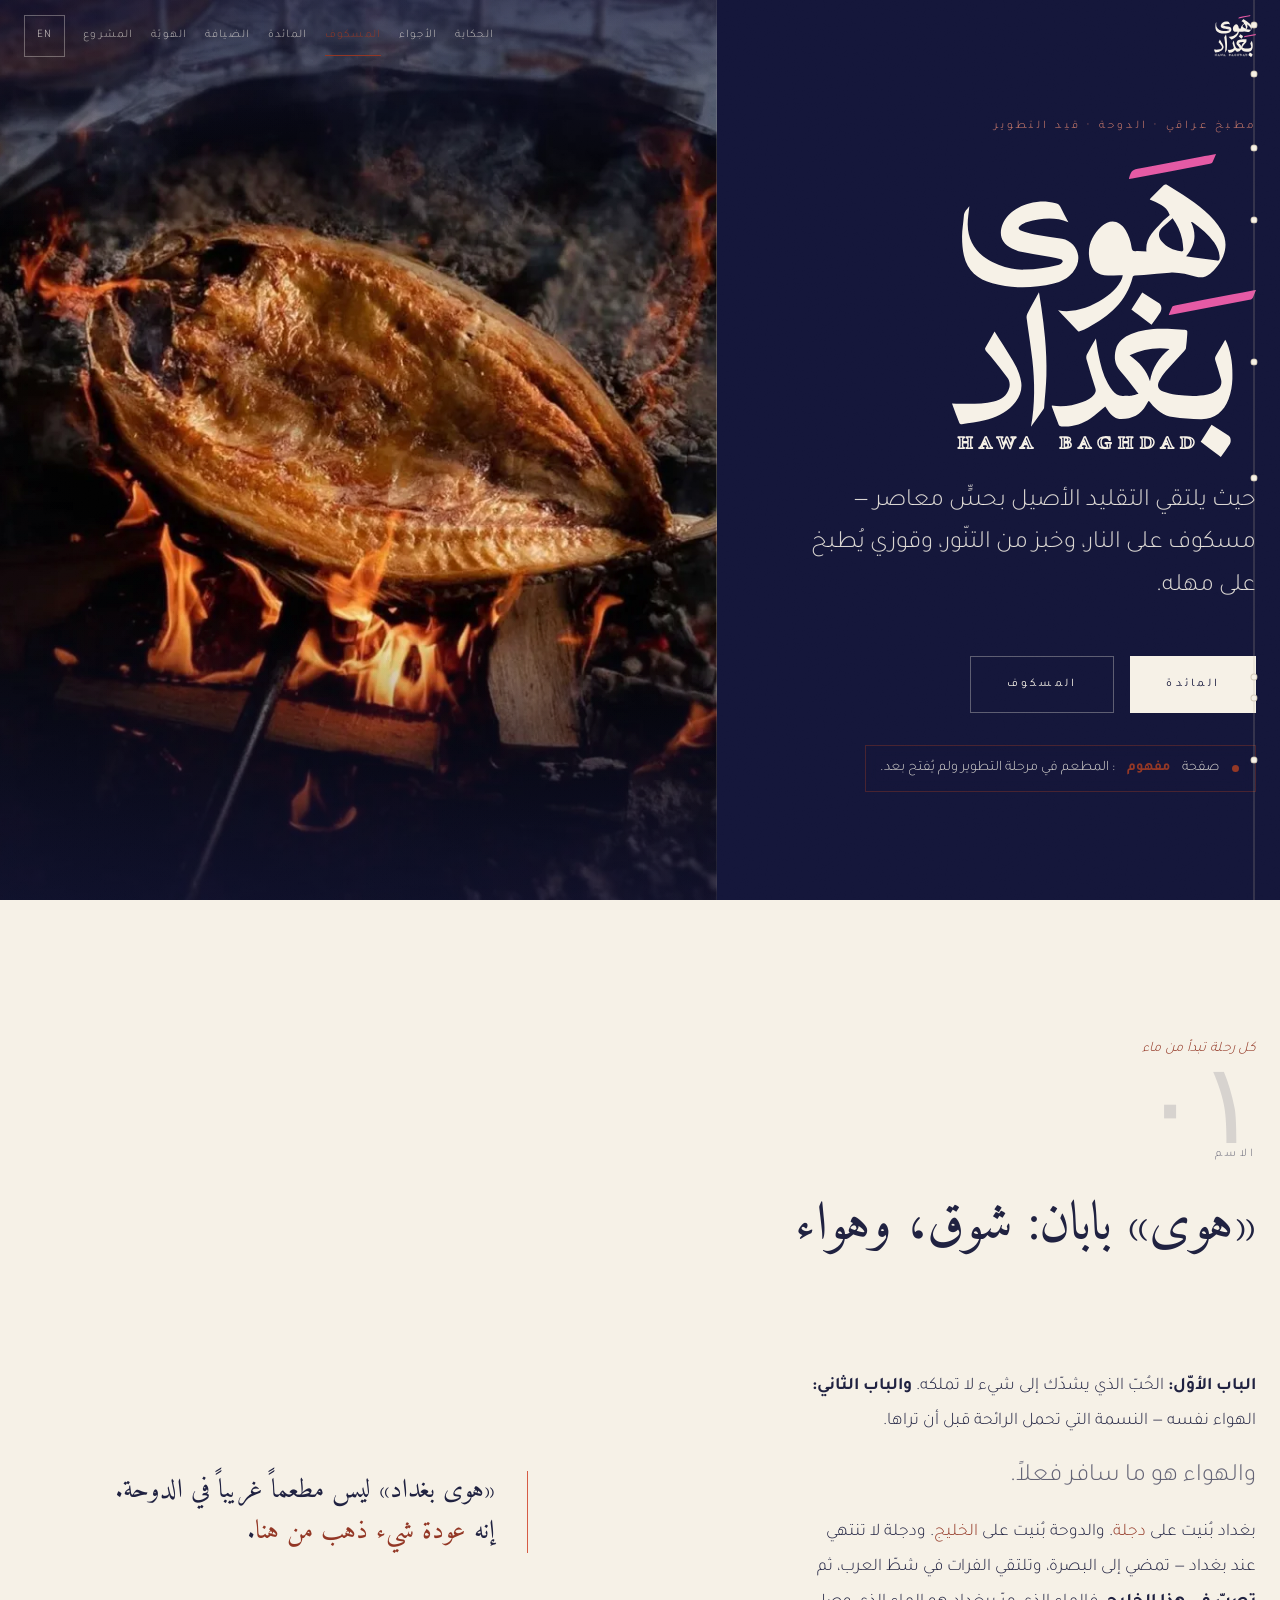
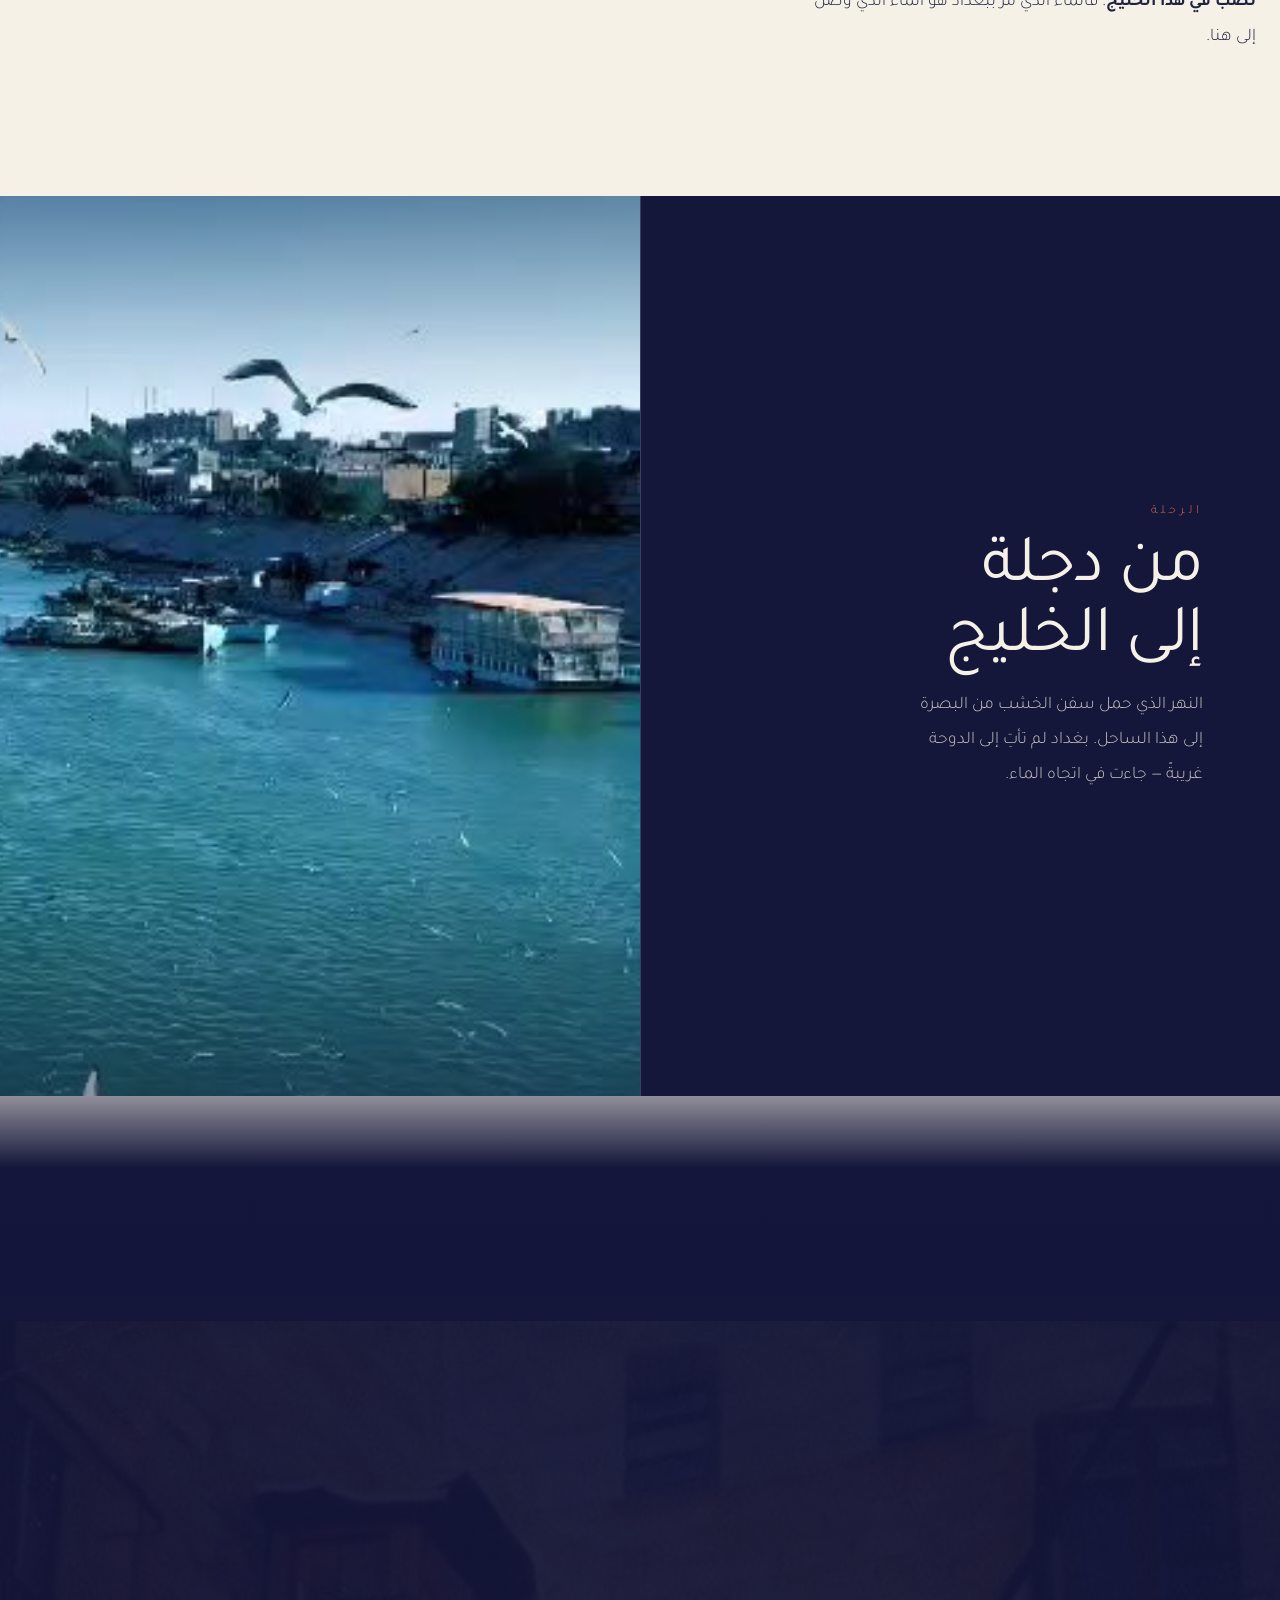
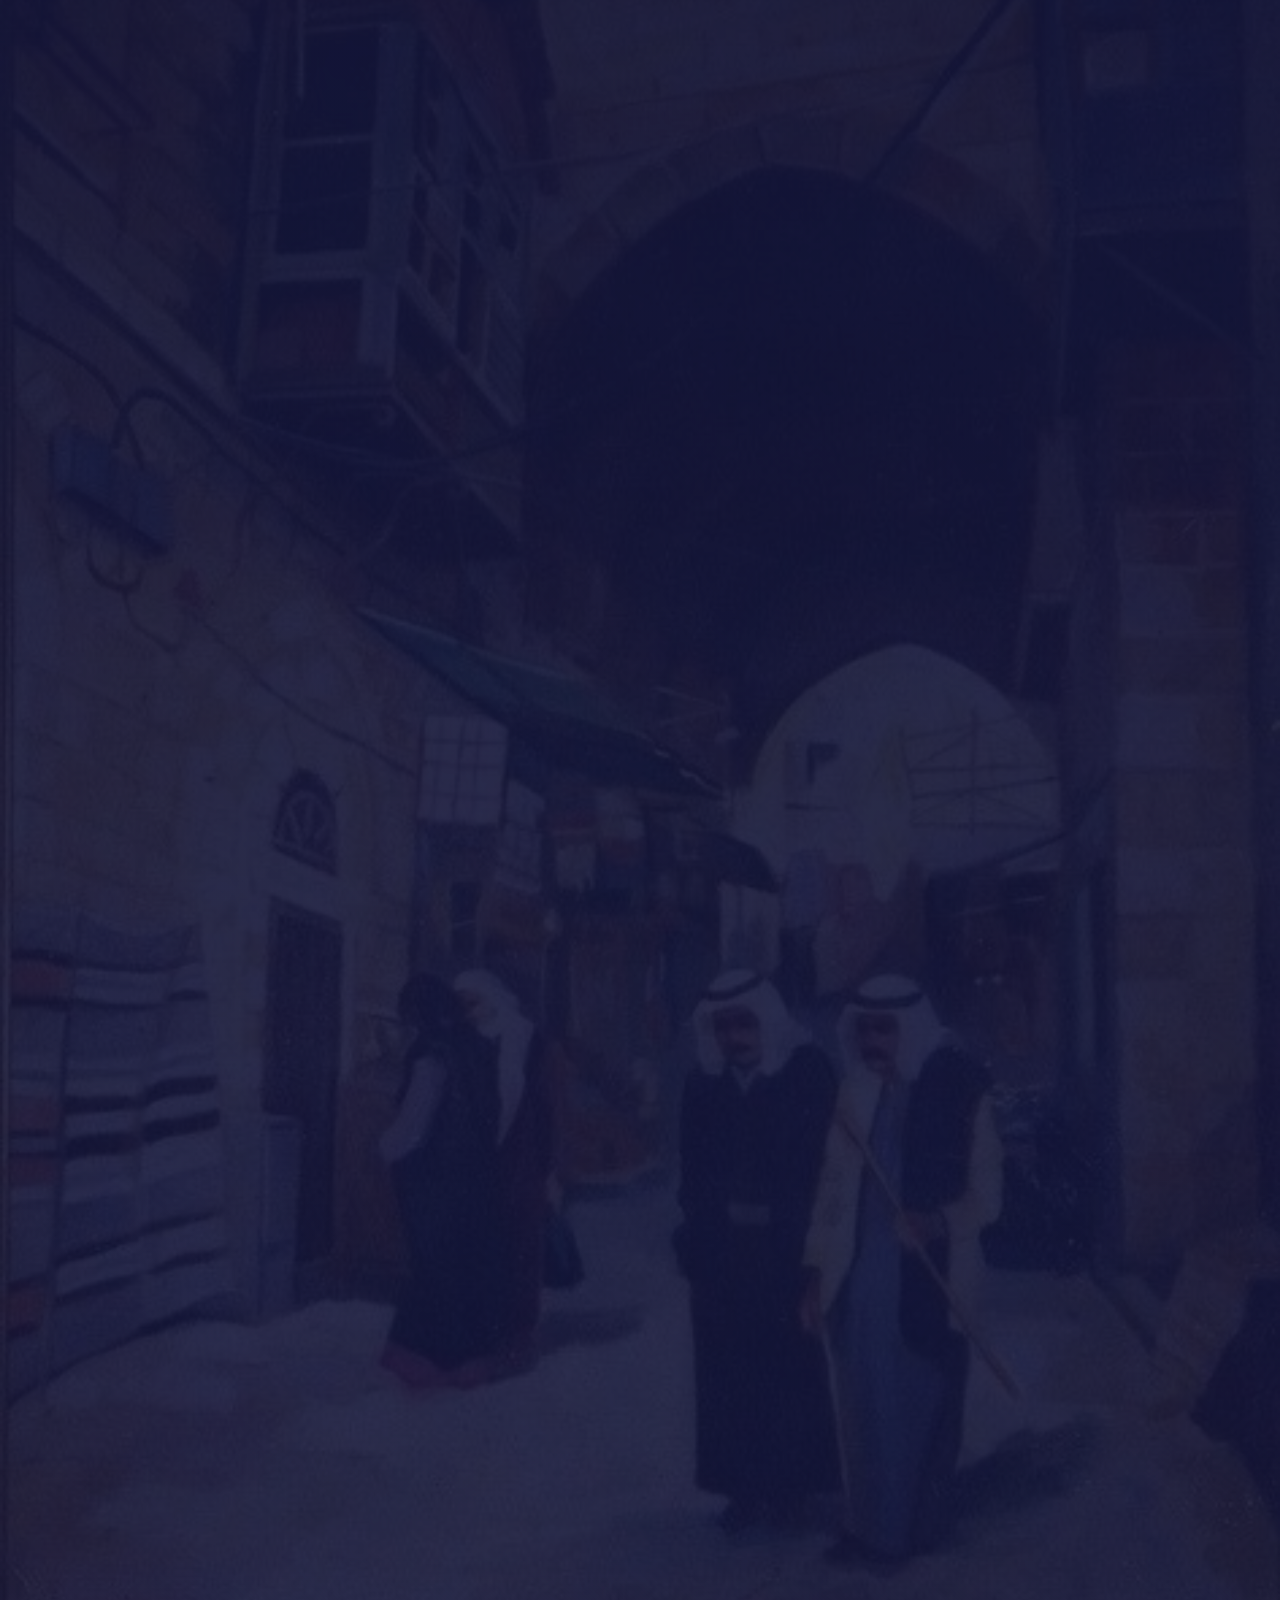
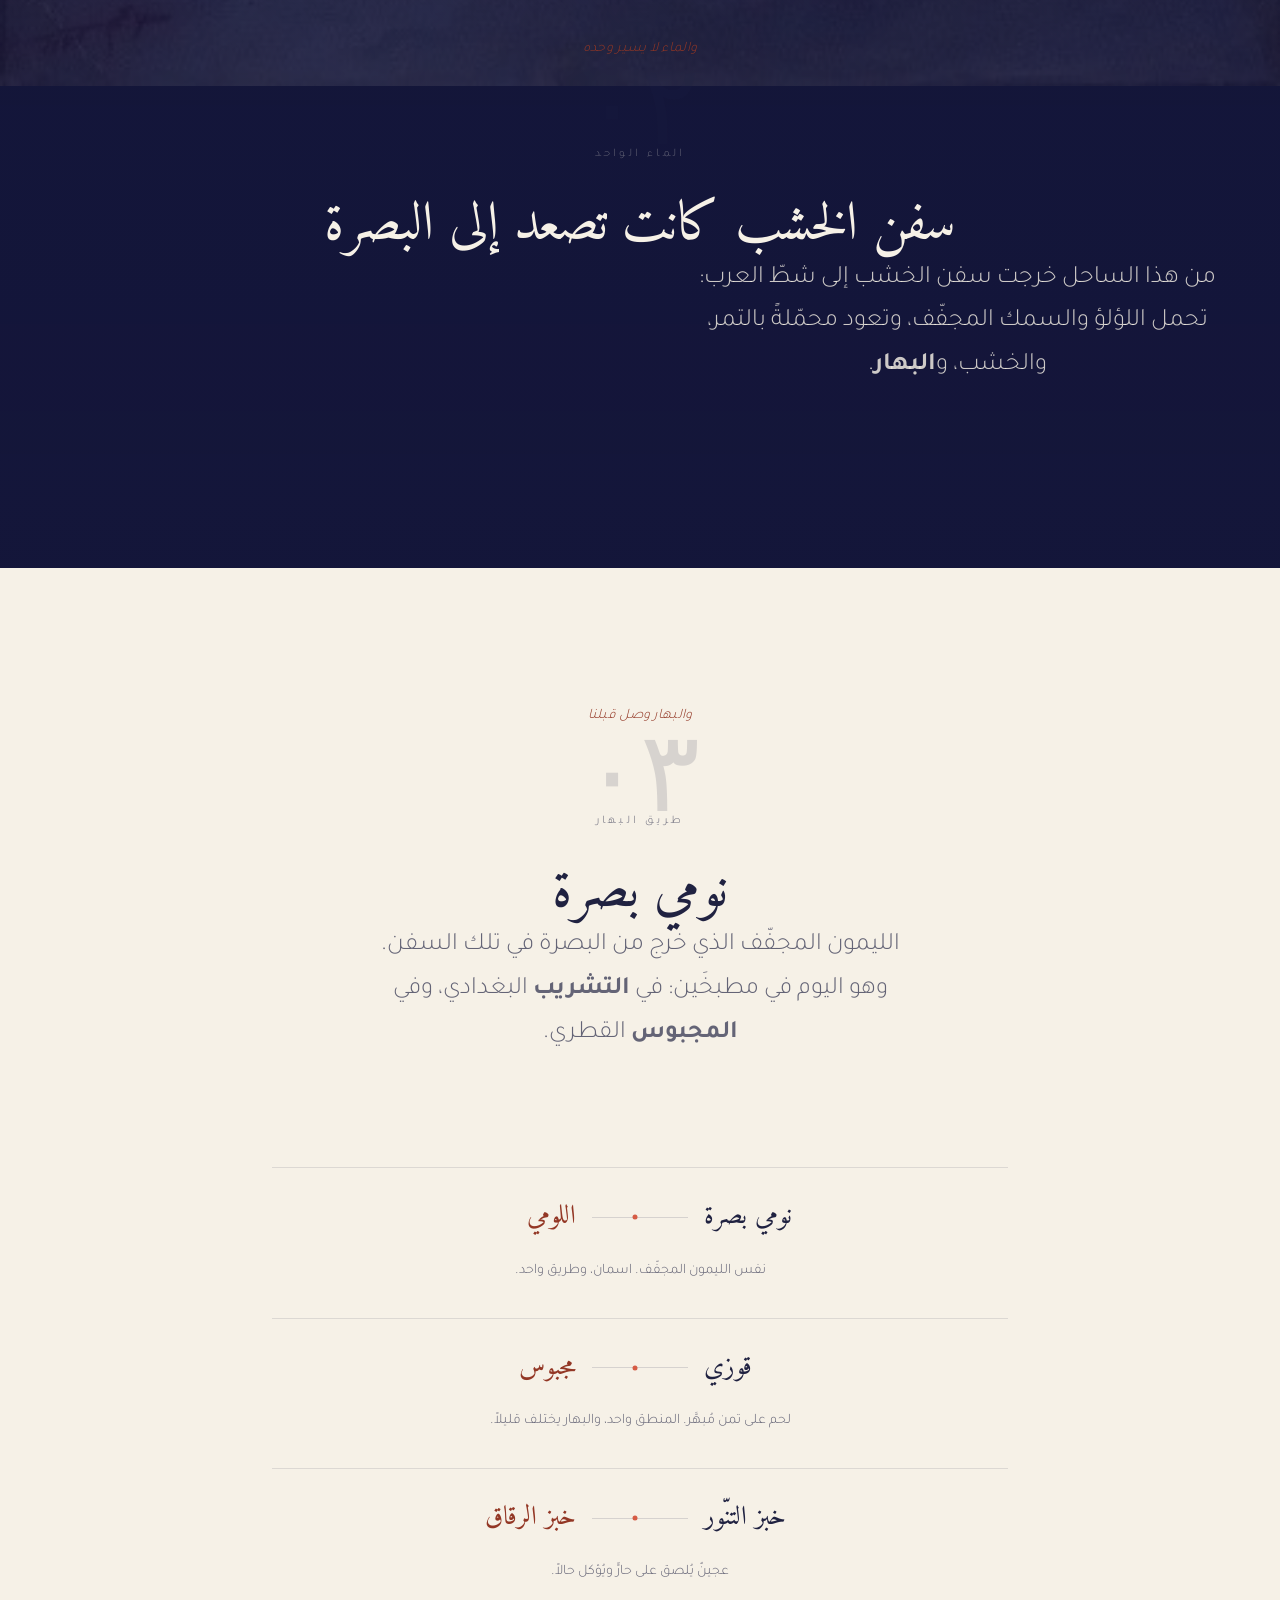
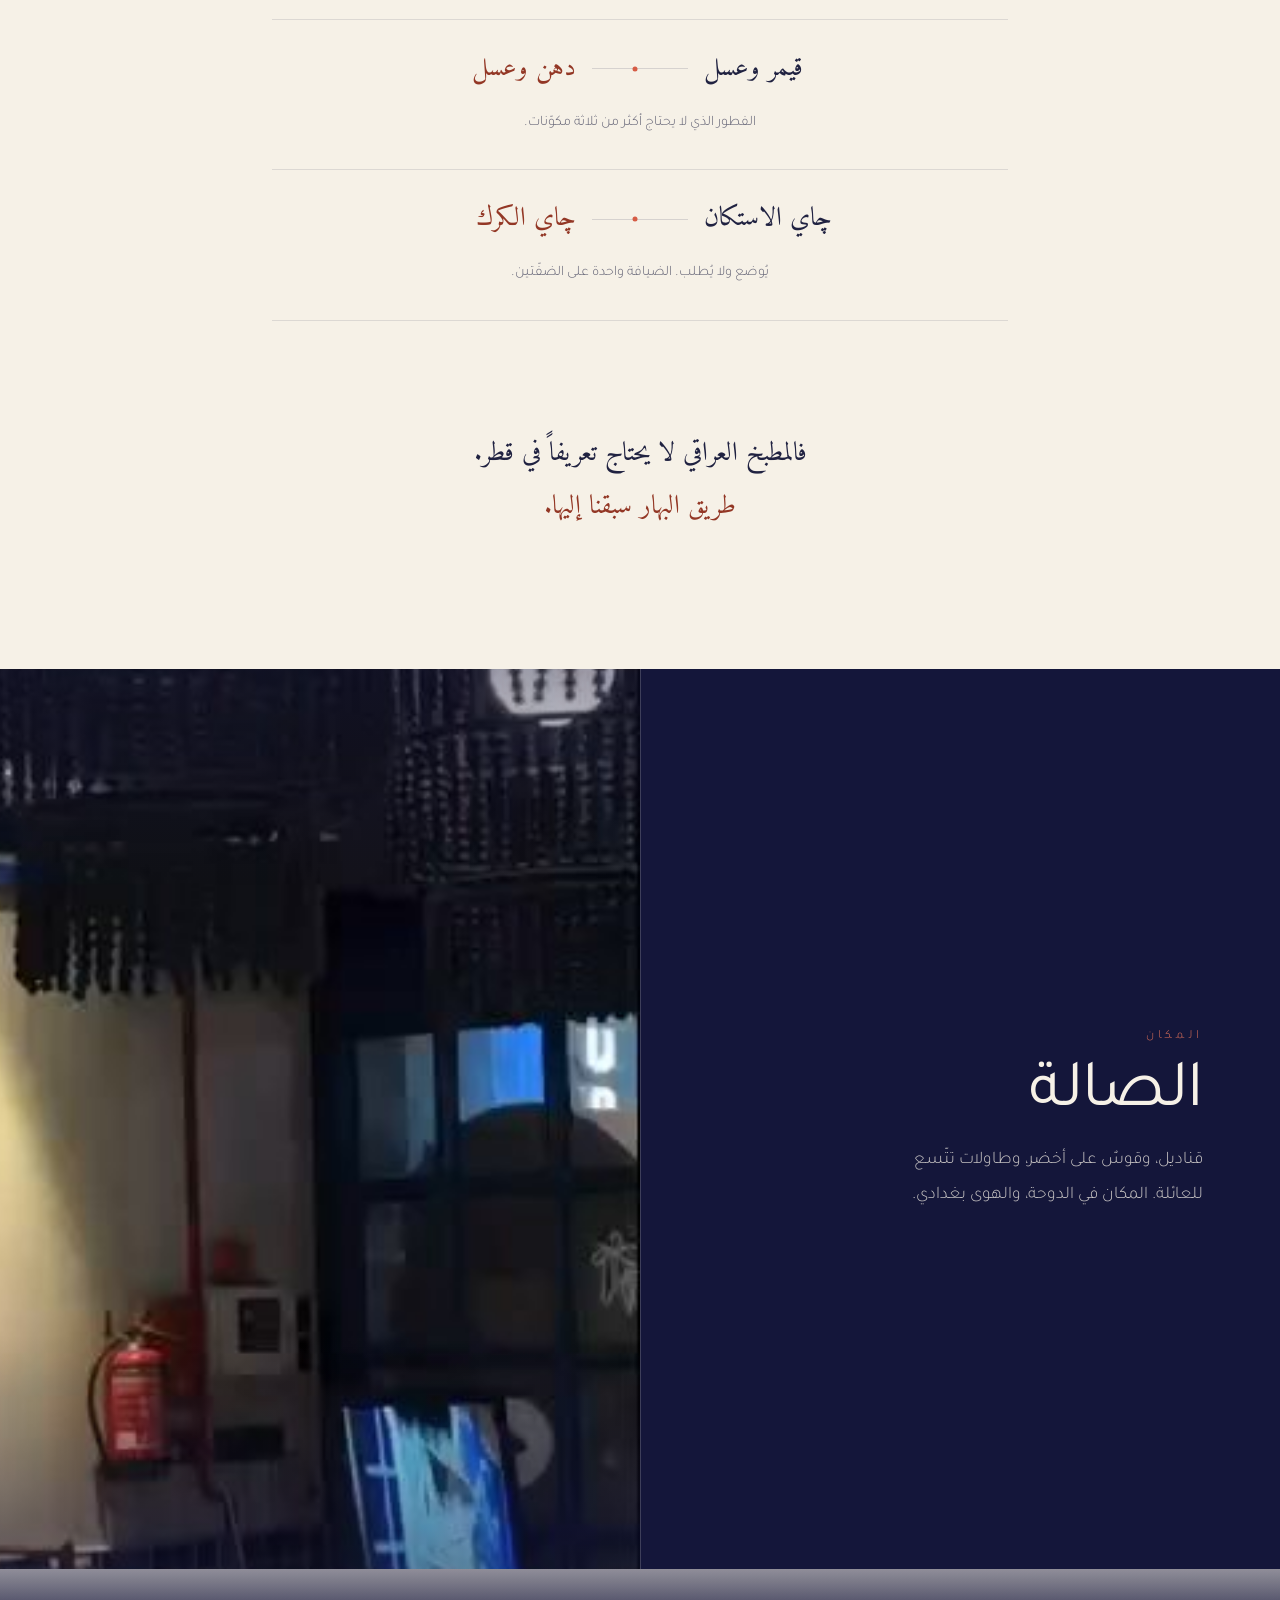
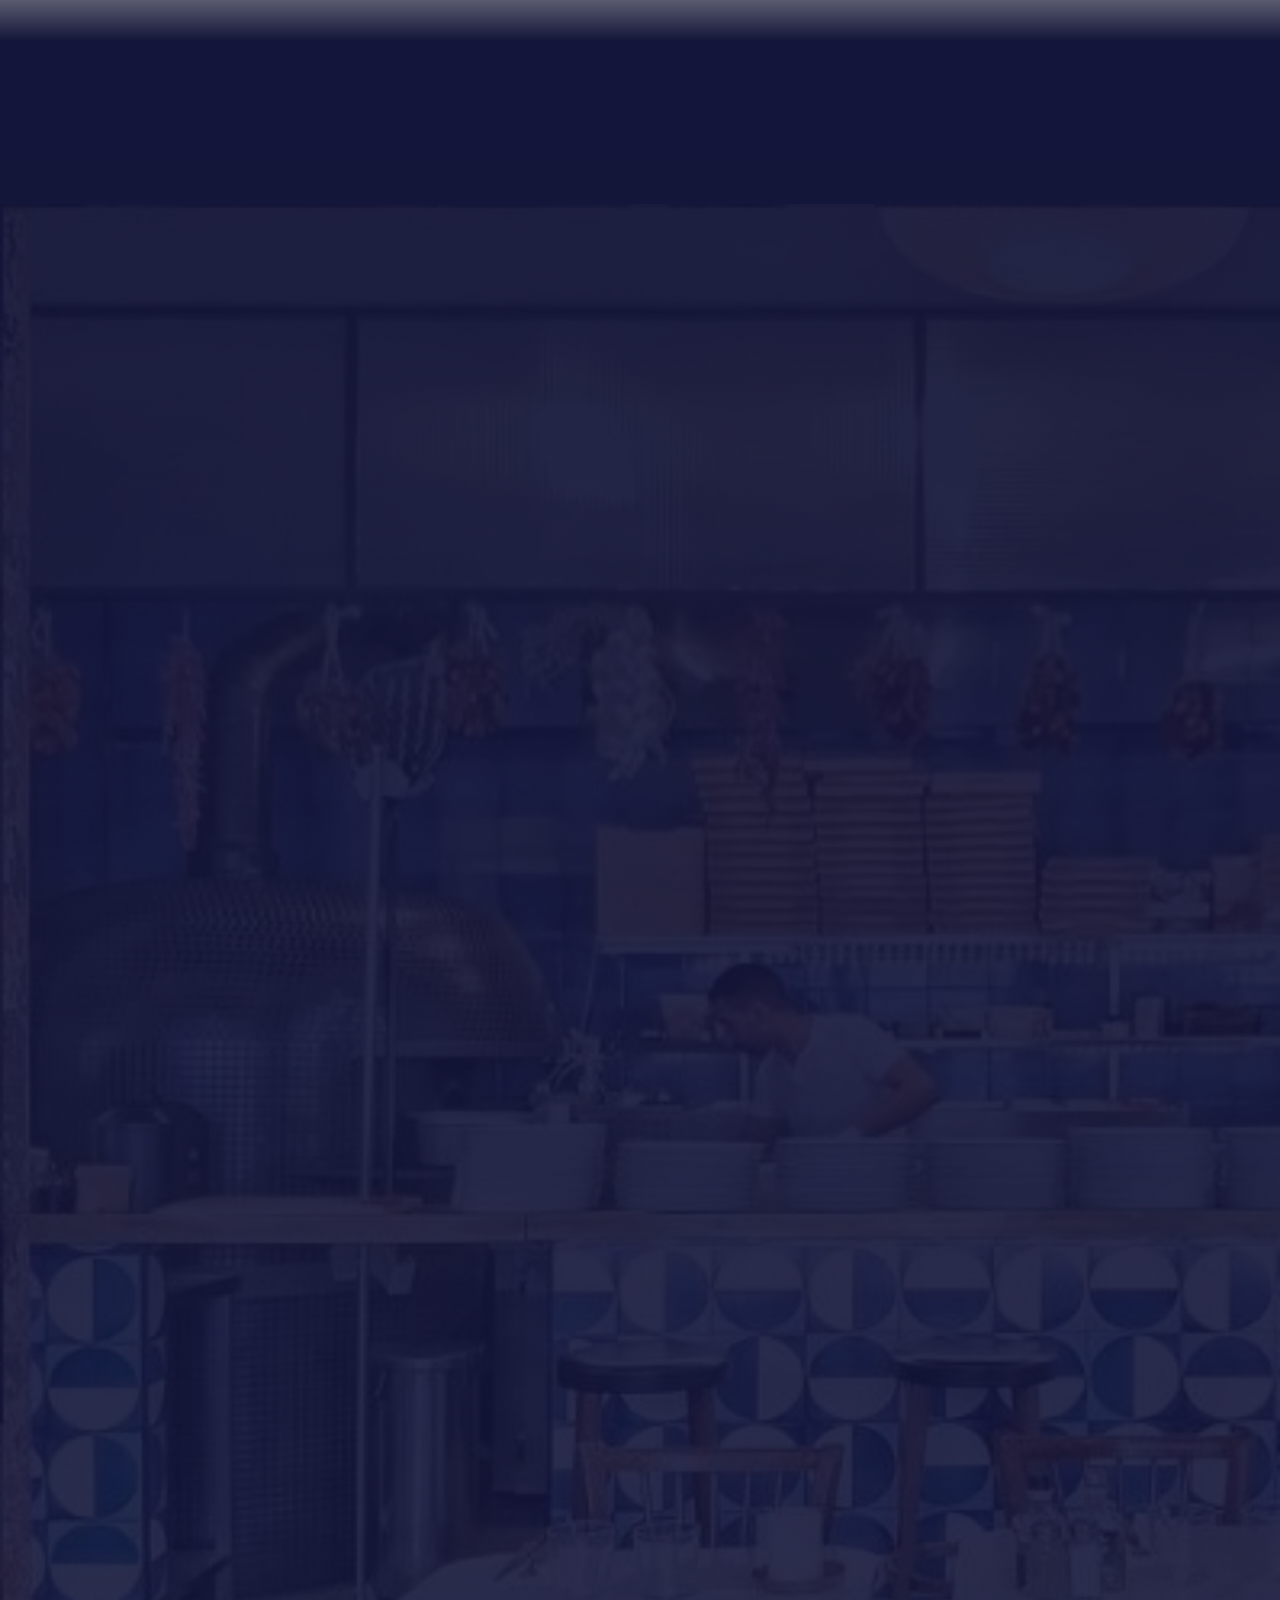
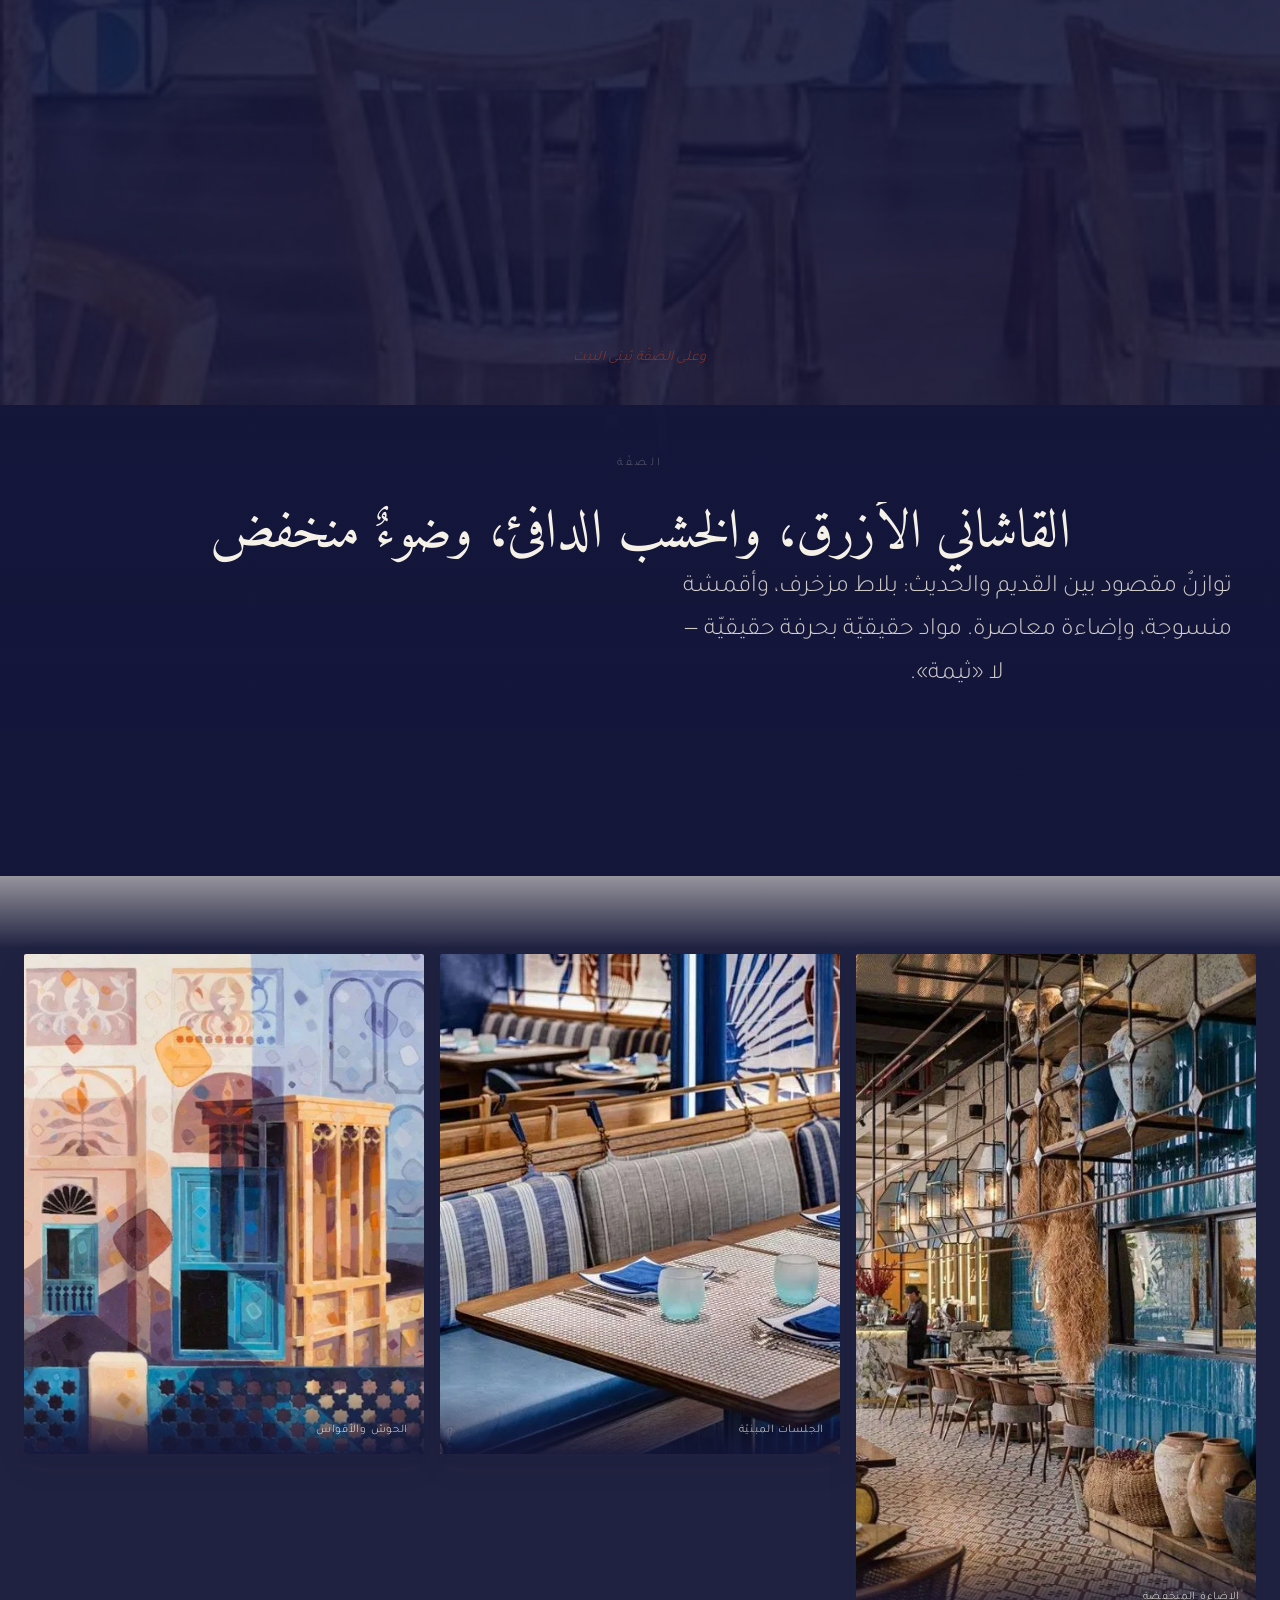
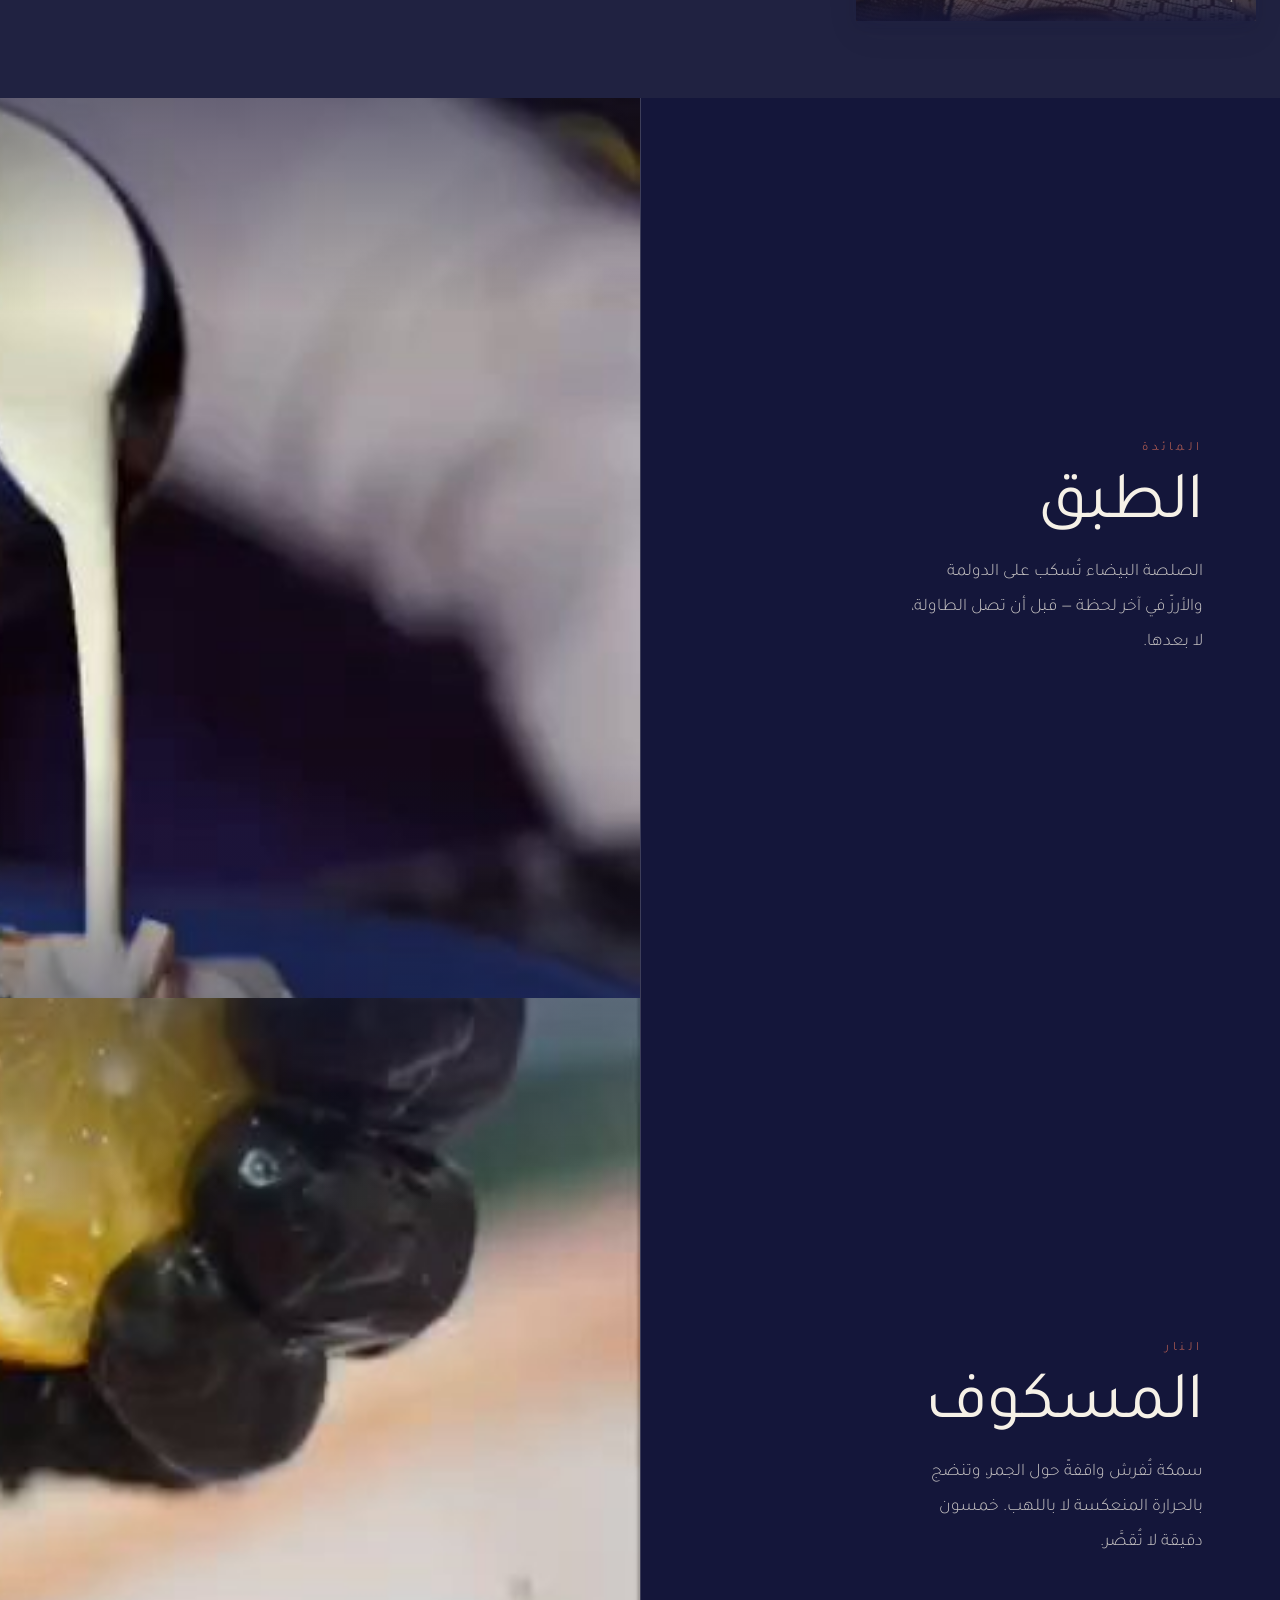
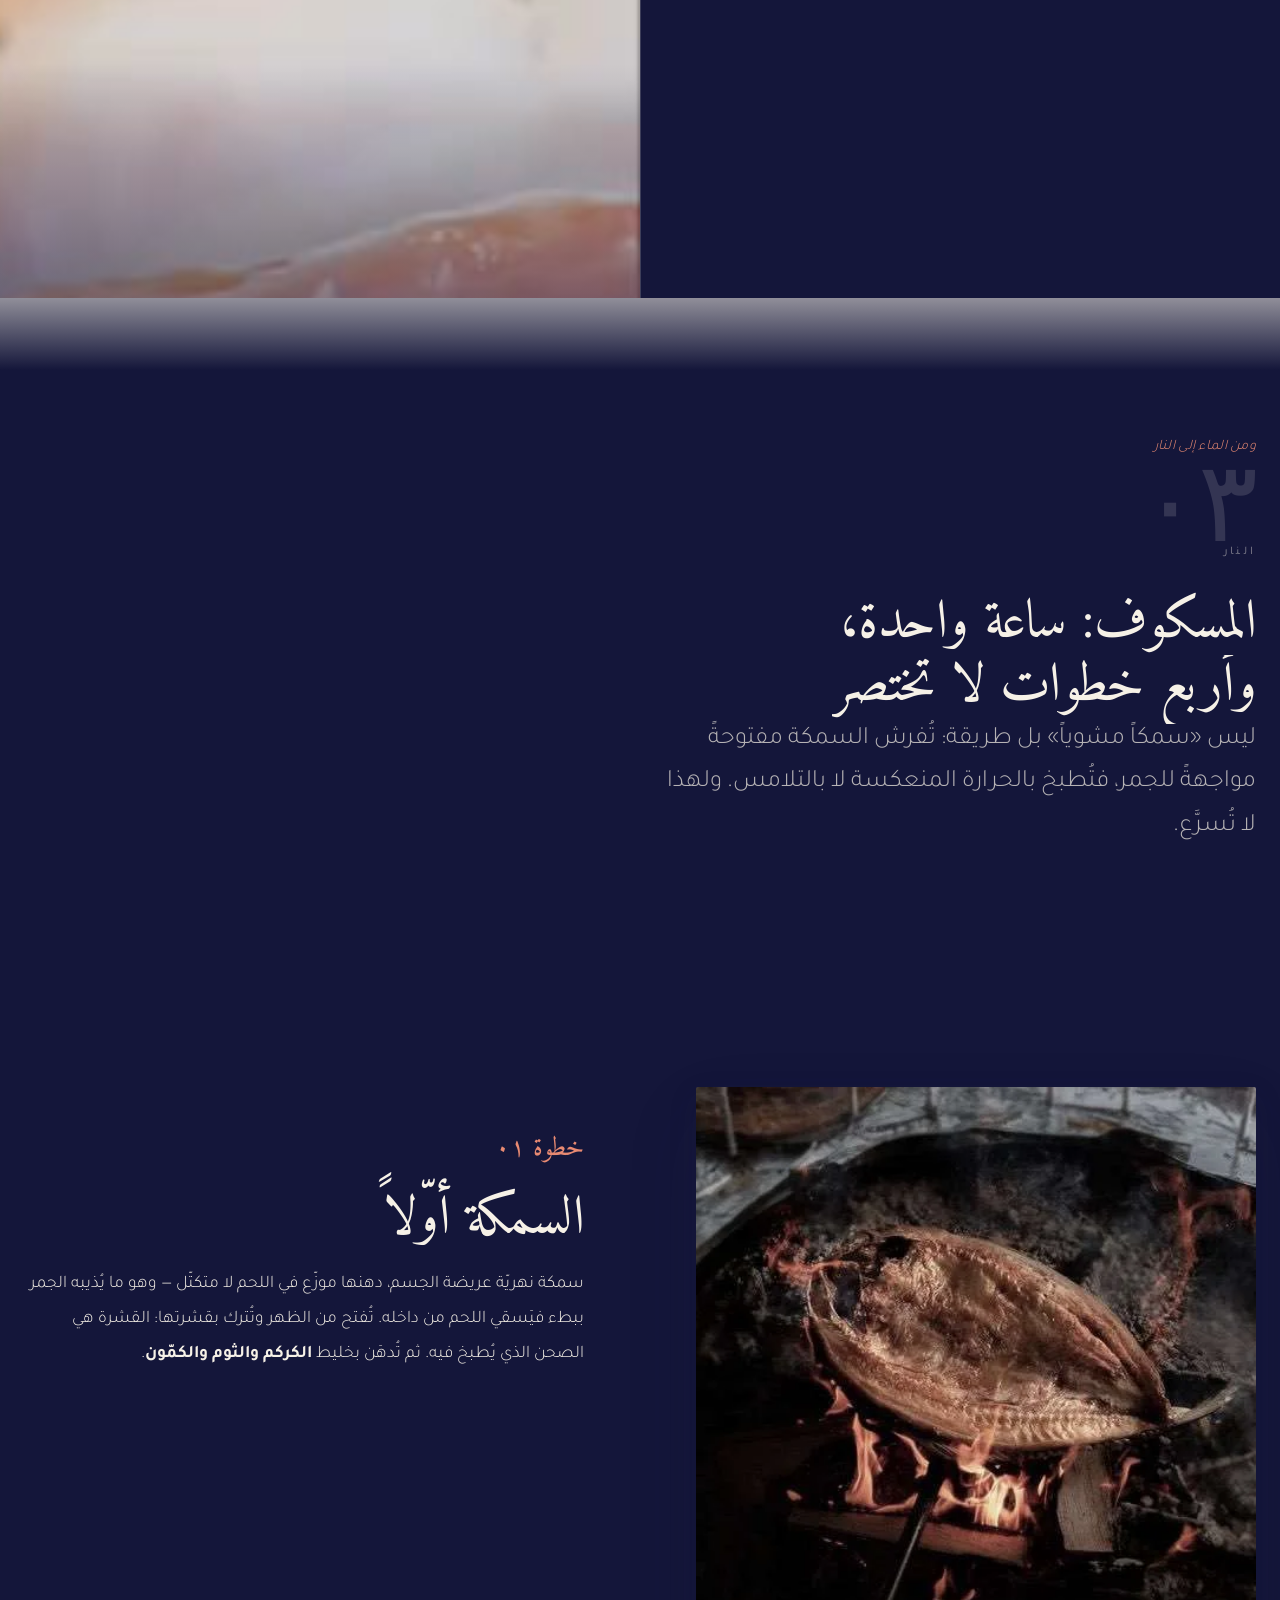
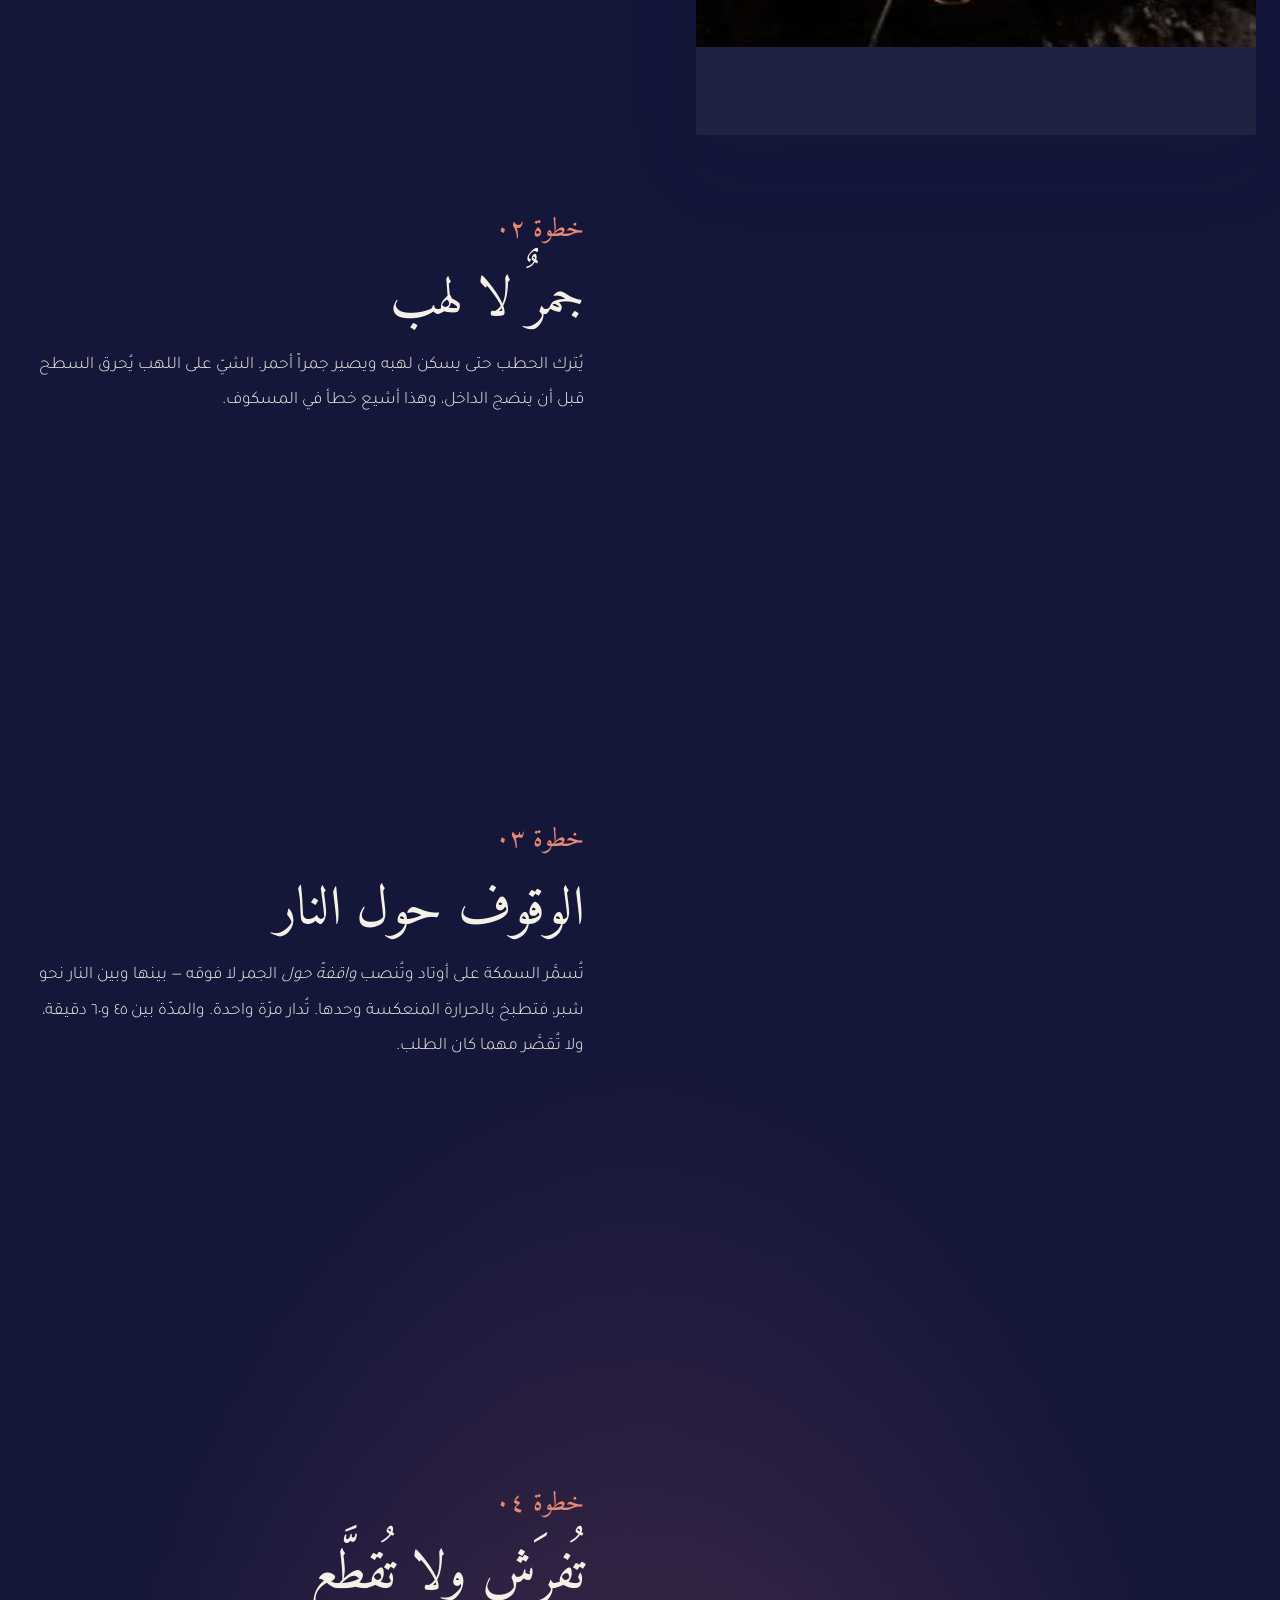
==== commit 209ad0ee: "الصلصة مشهداً قبل المسكوف، والچاي مشهدين متّصلين بطلب العميل: تُستعمل كل المقاطع، والصلصة تسبق المسك" ====
--- a/index.html
+++ b/index.html
@@ -24,10 +24,10 @@
 <link rel="preconnect" href="https://fonts.gstatic.com" crossorigin>
 <link rel="stylesheet" href="https://fonts.googleapis.com/css2?family=Amiri:wght@400;700&family=Tajawal:wght@200;300;400;500&family=Cormorant+Garamond:wght@300;400&display=swap">
 
-<link rel="stylesheet" href="assets/css/tokens.css?v=15">
-<link rel="stylesheet" href="assets/css/base.css?v=15">
-<link rel="stylesheet" href="assets/css/layout.css?v=15">
-<link rel="stylesheet" href="assets/css/cinematic.css?v=15">
+<link rel="stylesheet" href="assets/css/tokens.css?v=17">
+<link rel="stylesheet" href="assets/css/base.css?v=17">
+<link rel="stylesheet" href="assets/css/layout.css?v=17">
+<link rel="stylesheet" href="assets/css/cinematic.css?v=17">
 
 <!-- بيانات مُهيكلة: النوع Organization لا Restaurant عن قصد.
      المطعم لم يُفتح بعد، ووسم Restaurant يدعو جوجل إلى بناء بطاقة نشاط
@@ -415,6 +415,24 @@
 </section>
 
 <!-- ============================================================
+     مشهد: الطبق
+     المقطع ١٫٧ ثانية فقط، فـ`data-rate` يُبطئه إلى نحو ثلاث
+     ثوانٍ محسوسة — فلا يُقرأ تكراره تشنّجاً، والصبّ البطيء أفخم.
+     ============================================================ -->
+<section class="reel" id="reel-sauce" aria-label="الطبق">
+  <img class="reel__still" src="assets/img/video/sauce-poster.jpg" alt="" loading="lazy" decoding="async">
+  <video class="reel__clip" data-src="media/video/sauce.mp4"
+         data-start="0" data-end="0" data-rate="0.55"
+         muted loop playsinline preload="none" aria-hidden="true"></video>
+  <span class="reel__edge" aria-hidden="true"></span>
+  <div class="reel__text" data-reveal>
+    <span class="reel__k">المائدة</span>
+    <h2 class="reel__t">الطبق</h2>
+    <p class="reel__d">الصلصة البيضاء تُسكب على الدولمة والأرزّ في آخر لحظة — قبل أن تصل الطاولة، لا بعدها.</p>
+  </div>
+</section>
+
+<!-- ============================================================
      مشهد: المسكوف
      وحدة مستقلّة بنصّها، فلا يقع عنوان على محتوى يخالفه — وهذا
      ما حدث حين وُضع فيديو التنّور في بطاقة «المسكوف».
@@ -691,8 +709,26 @@
   <span class="reel__edge" aria-hidden="true"></span>
   <div class="reel__text" data-reveal>
     <span class="reel__k">الضيافة</span>
+    <h2 class="reel__t">صبّ الچاي</h2>
+    <p class="reel__d">يُسكب من القوري عالياً حتى تعلوه رغوة — هكذا يُعرف الچاي العراقي.</p>
+  </div>
+</section>
+
+<!-- ============================================================
+     مشهد: الاستكان — يلي الصبّة مباشرةً
+     المقطعان جزءٌ واحد: الصبّ ثم الاستكان المملوء. فيُقرآن
+     لحظةً متّصلة لا مشهدين متباعدين.
+     ============================================================ -->
+<section class="reel" id="reel-tea" aria-label="الاستكان">
+  <img class="reel__still" src="assets/img/profile/istikan-01-480.jpg" alt="" loading="lazy" decoding="async">
+  <video class="reel__clip" data-src="media/video/tea.mp4"
+         data-start="0" data-end="11"
+         muted loop playsinline preload="none" aria-hidden="true"></video>
+  <span class="reel__edge" aria-hidden="true"></span>
+  <div class="reel__text" data-reveal>
+    <span class="reel__k">الضيافة</span>
     <h2 class="reel__t">الاستكان</h2>
-    <p class="reel__d">الچاي لا يُحتسب في الفاتورة ولا في الوقت. يُسكب من القوري عالياً، ويُشرب على مهله.</p>
+    <p class="reel__d">زجاجٌ رقيق على صحنٍ بنقاطٍ حمراء. لا يُحتسب في الفاتورة ولا في الوقت.</p>
   </div>
 </section>
 
@@ -993,6 +1029,6 @@
   </div>
 </footer>
 
-<script src="assets/js/app.js?v=15" defer></script>
+<script src="assets/js/app.js?v=17" defer></script>
 </body>
 </html>
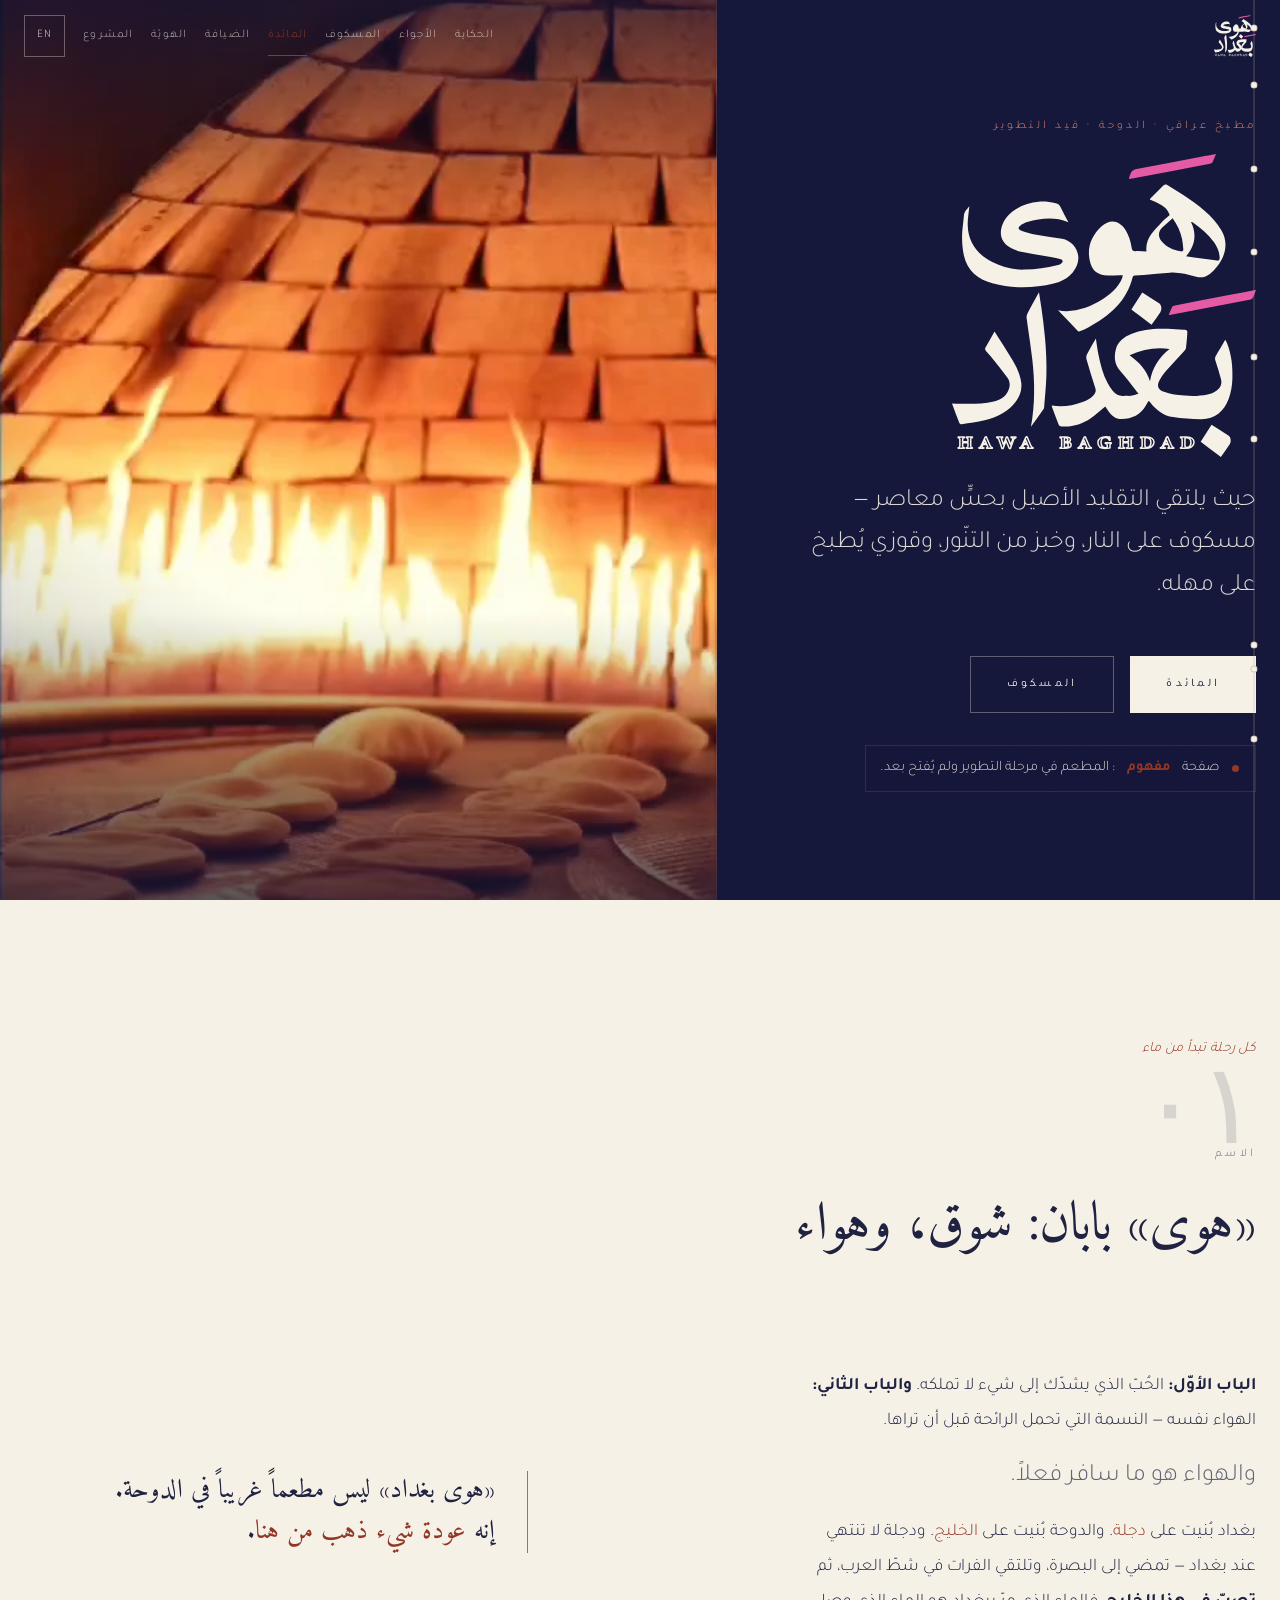
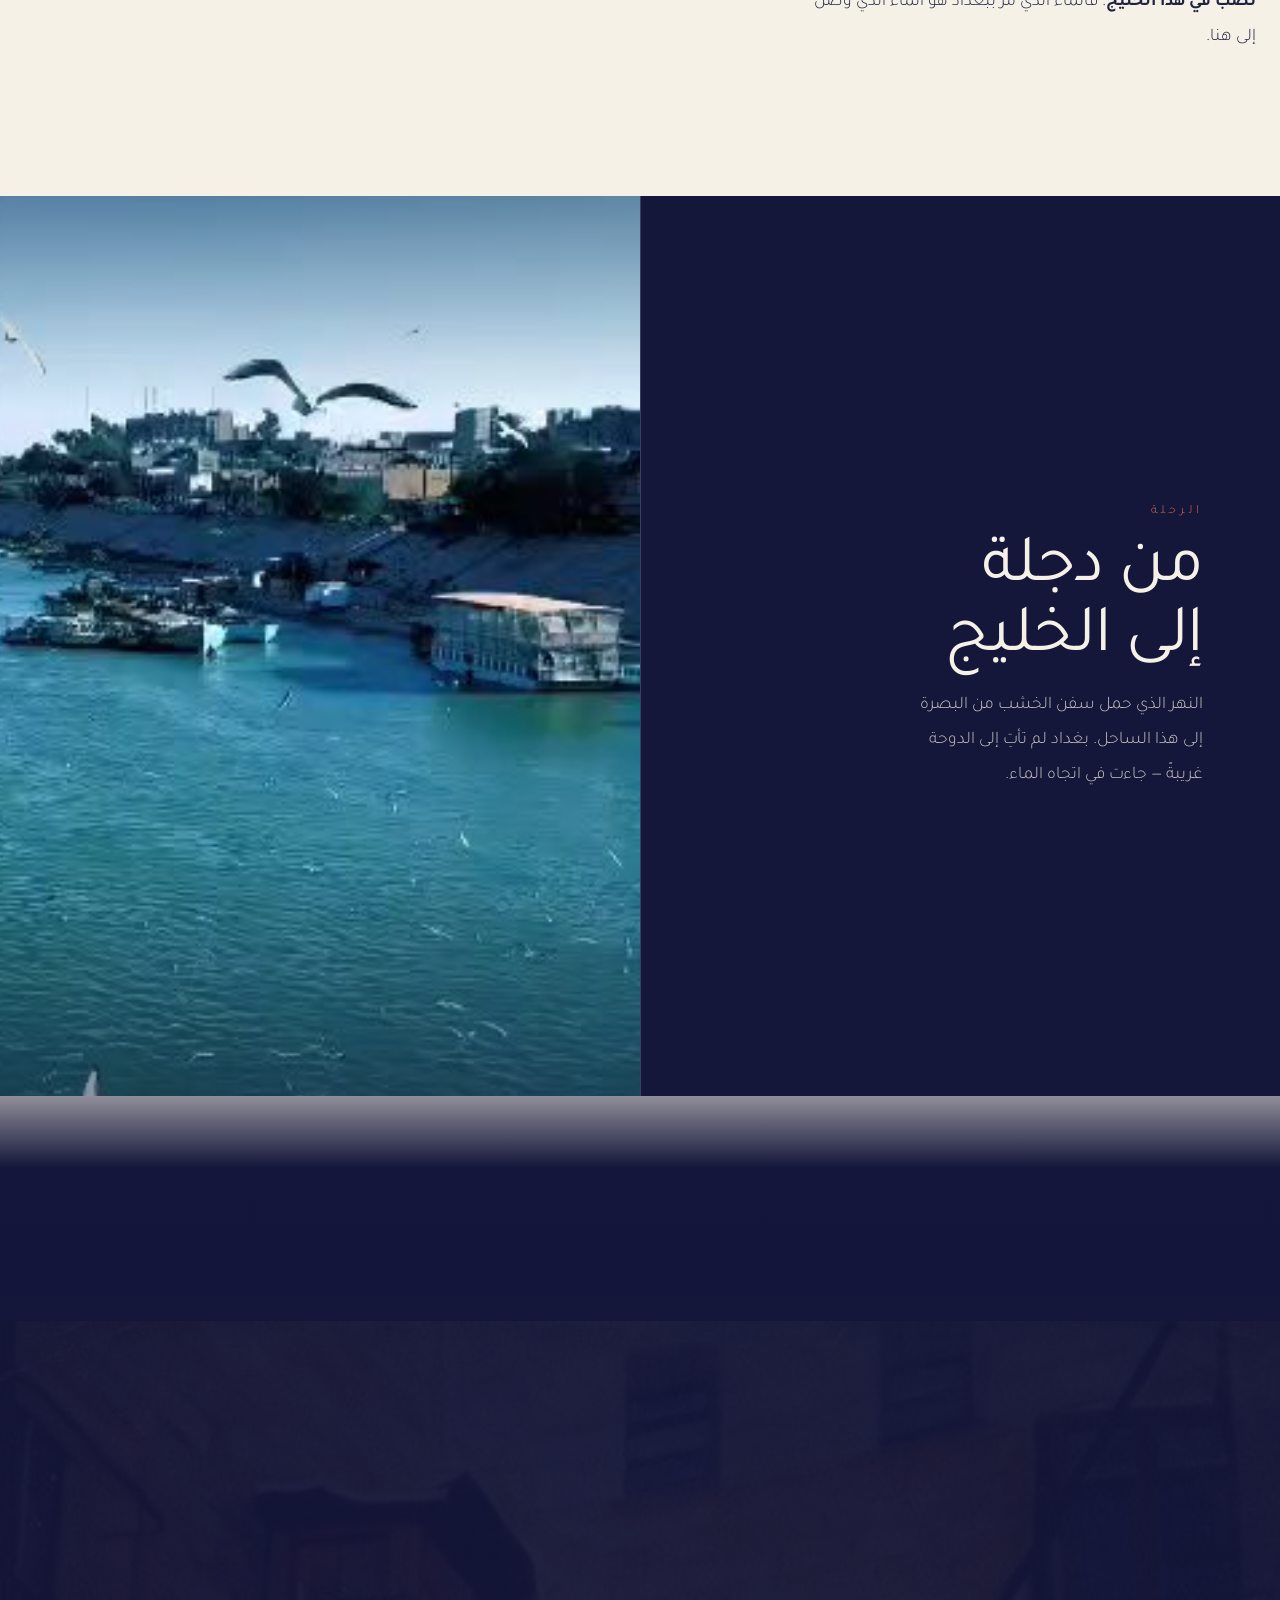
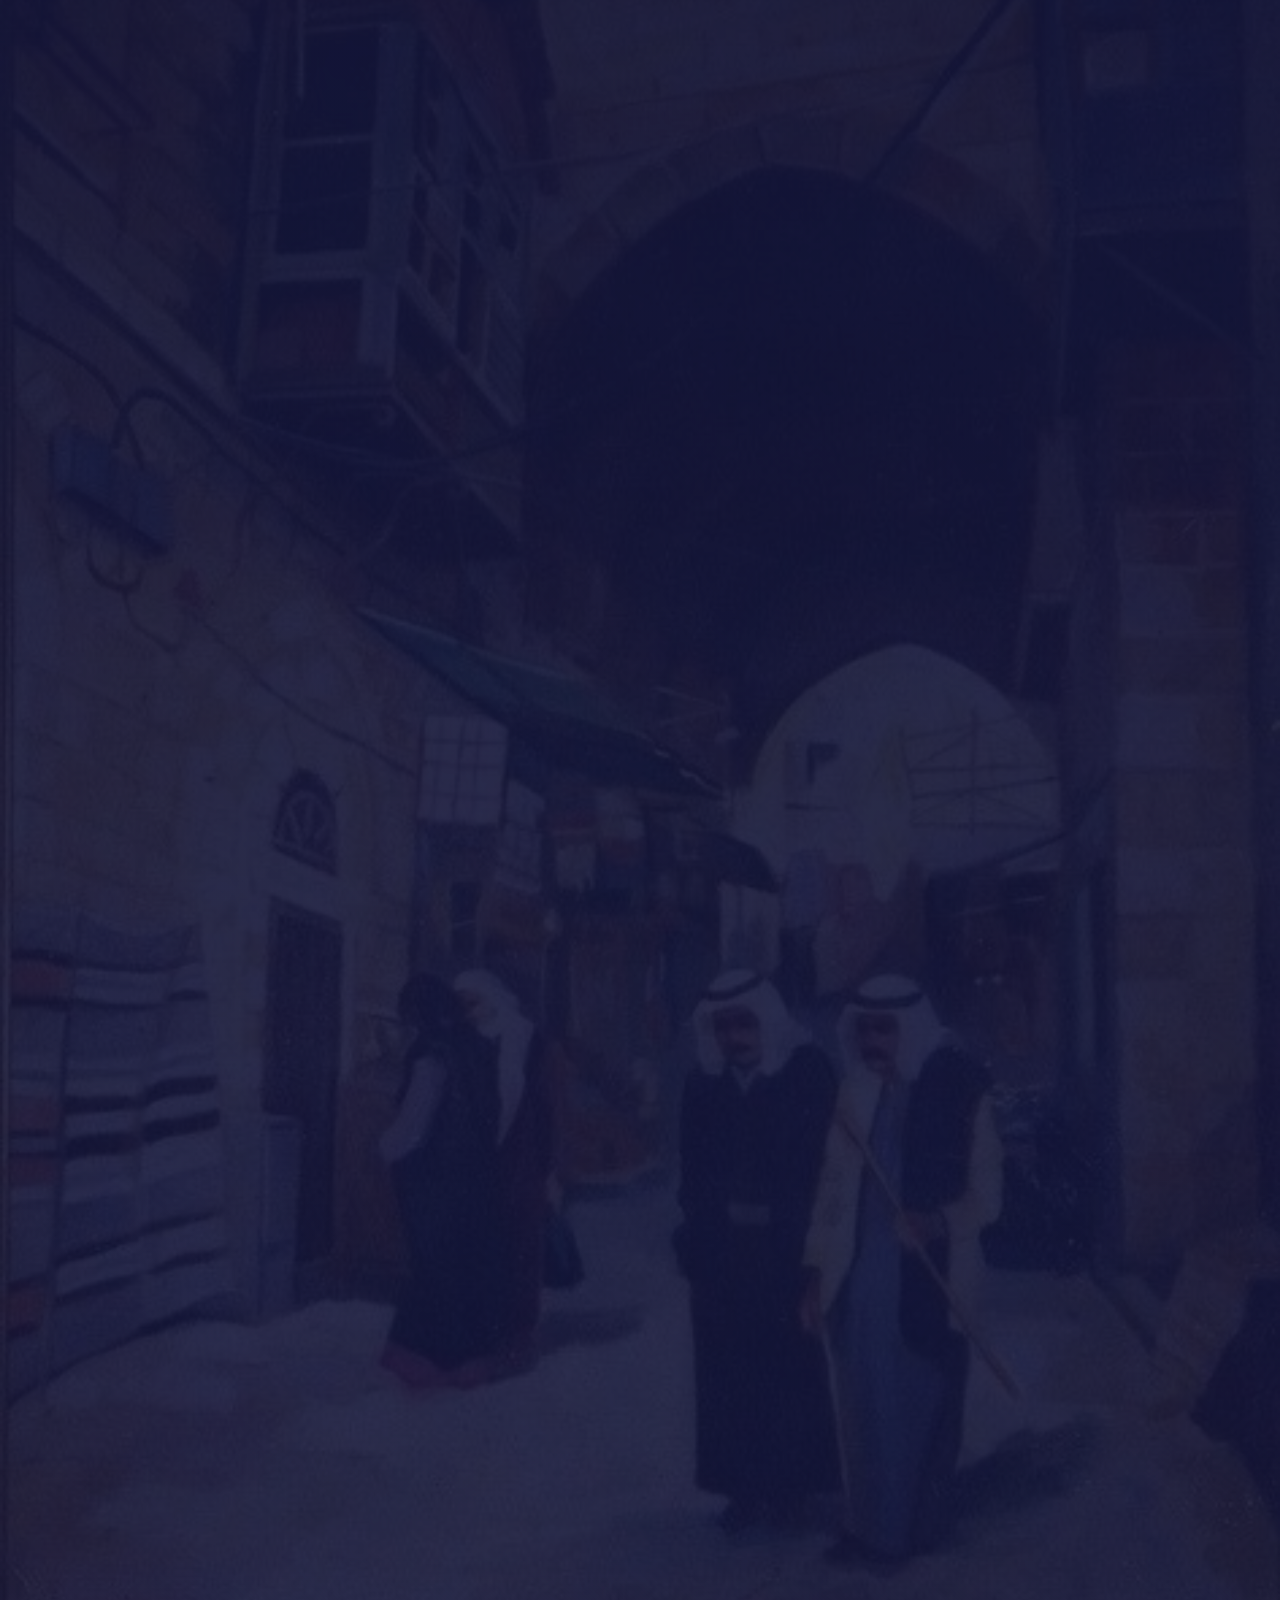
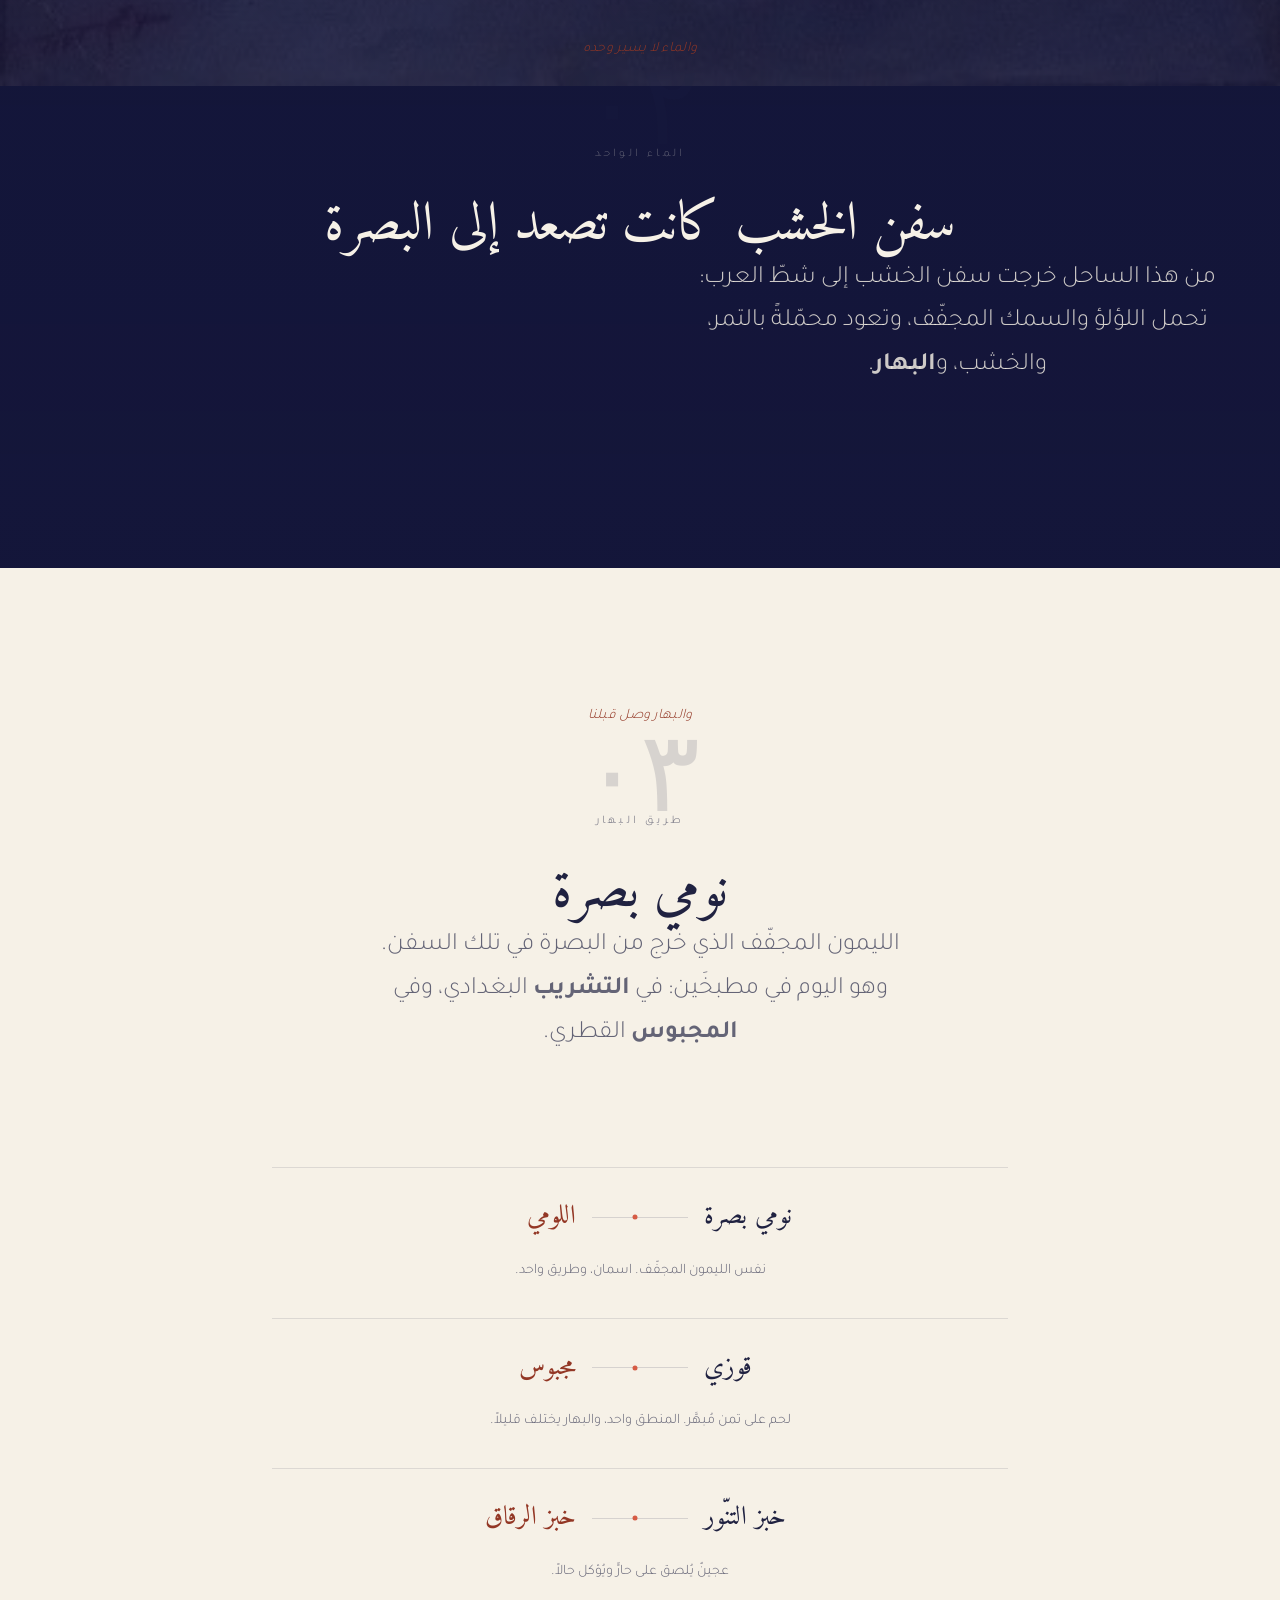
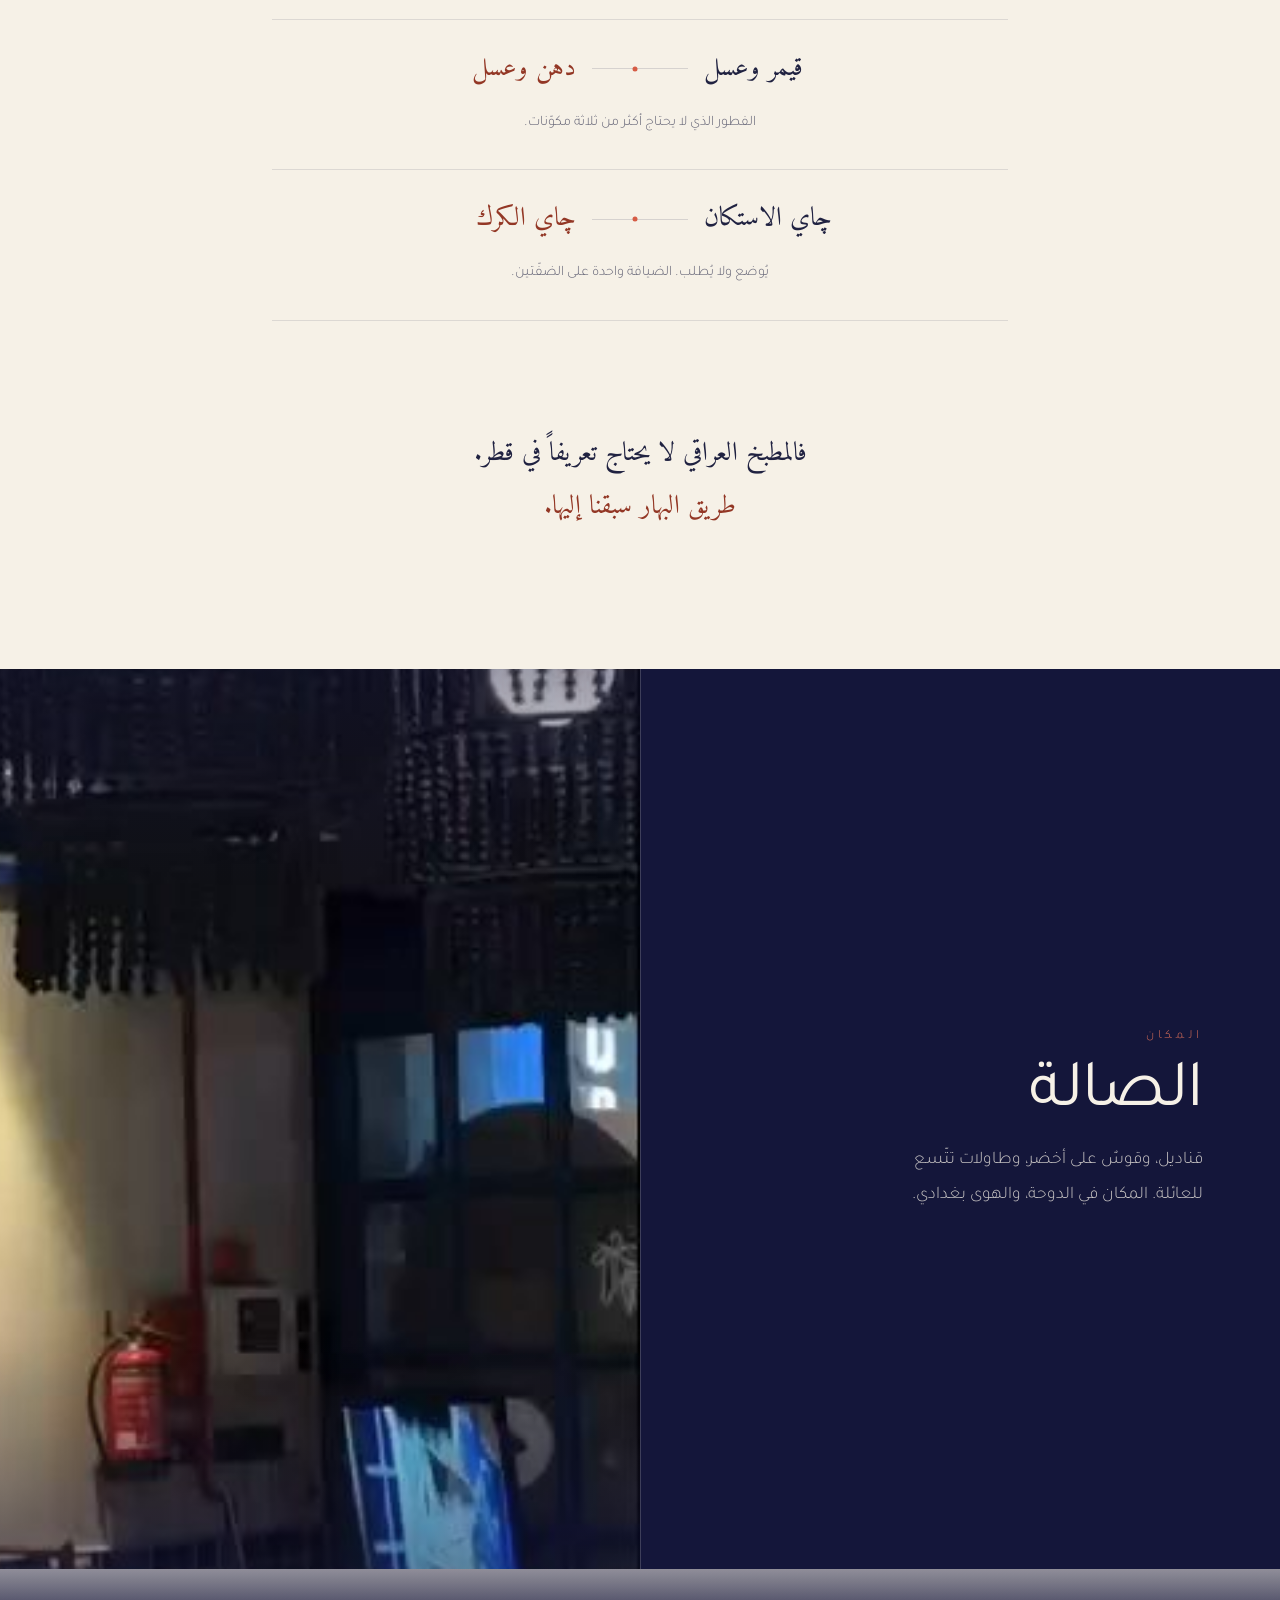
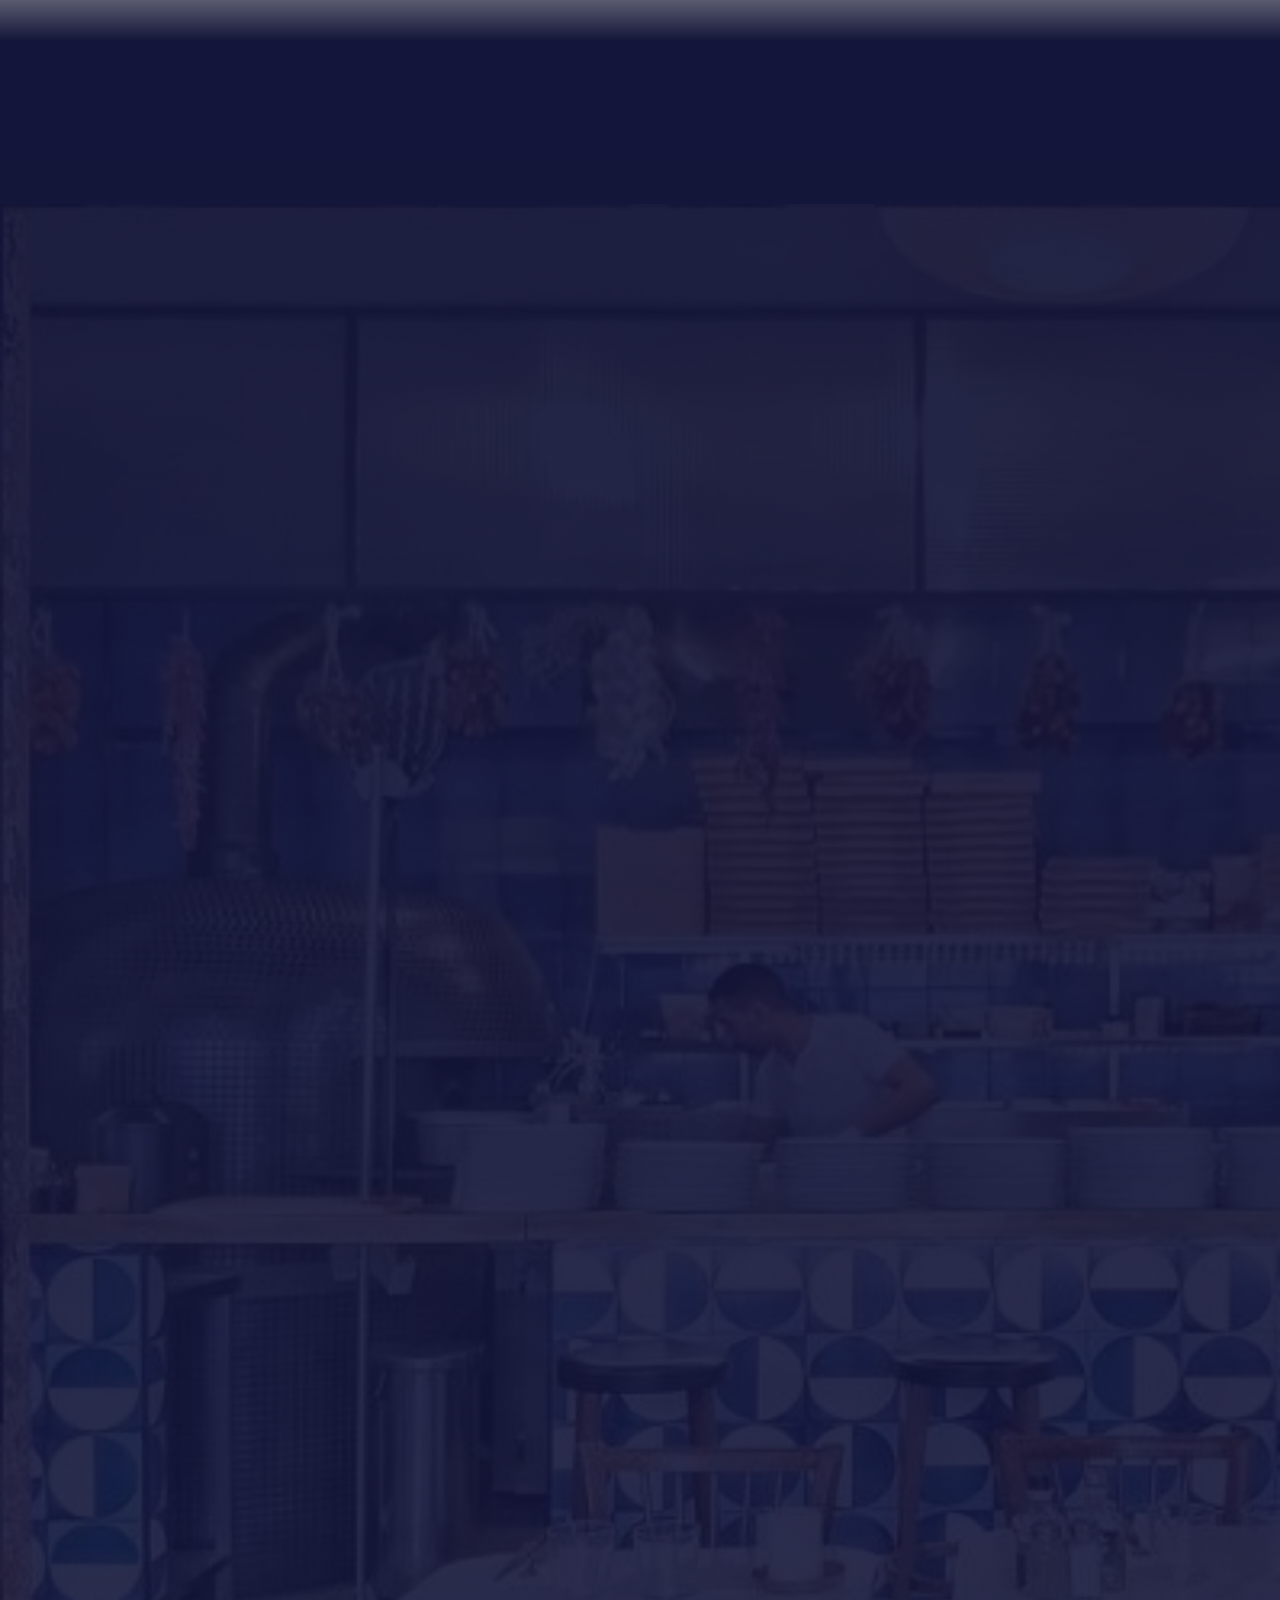
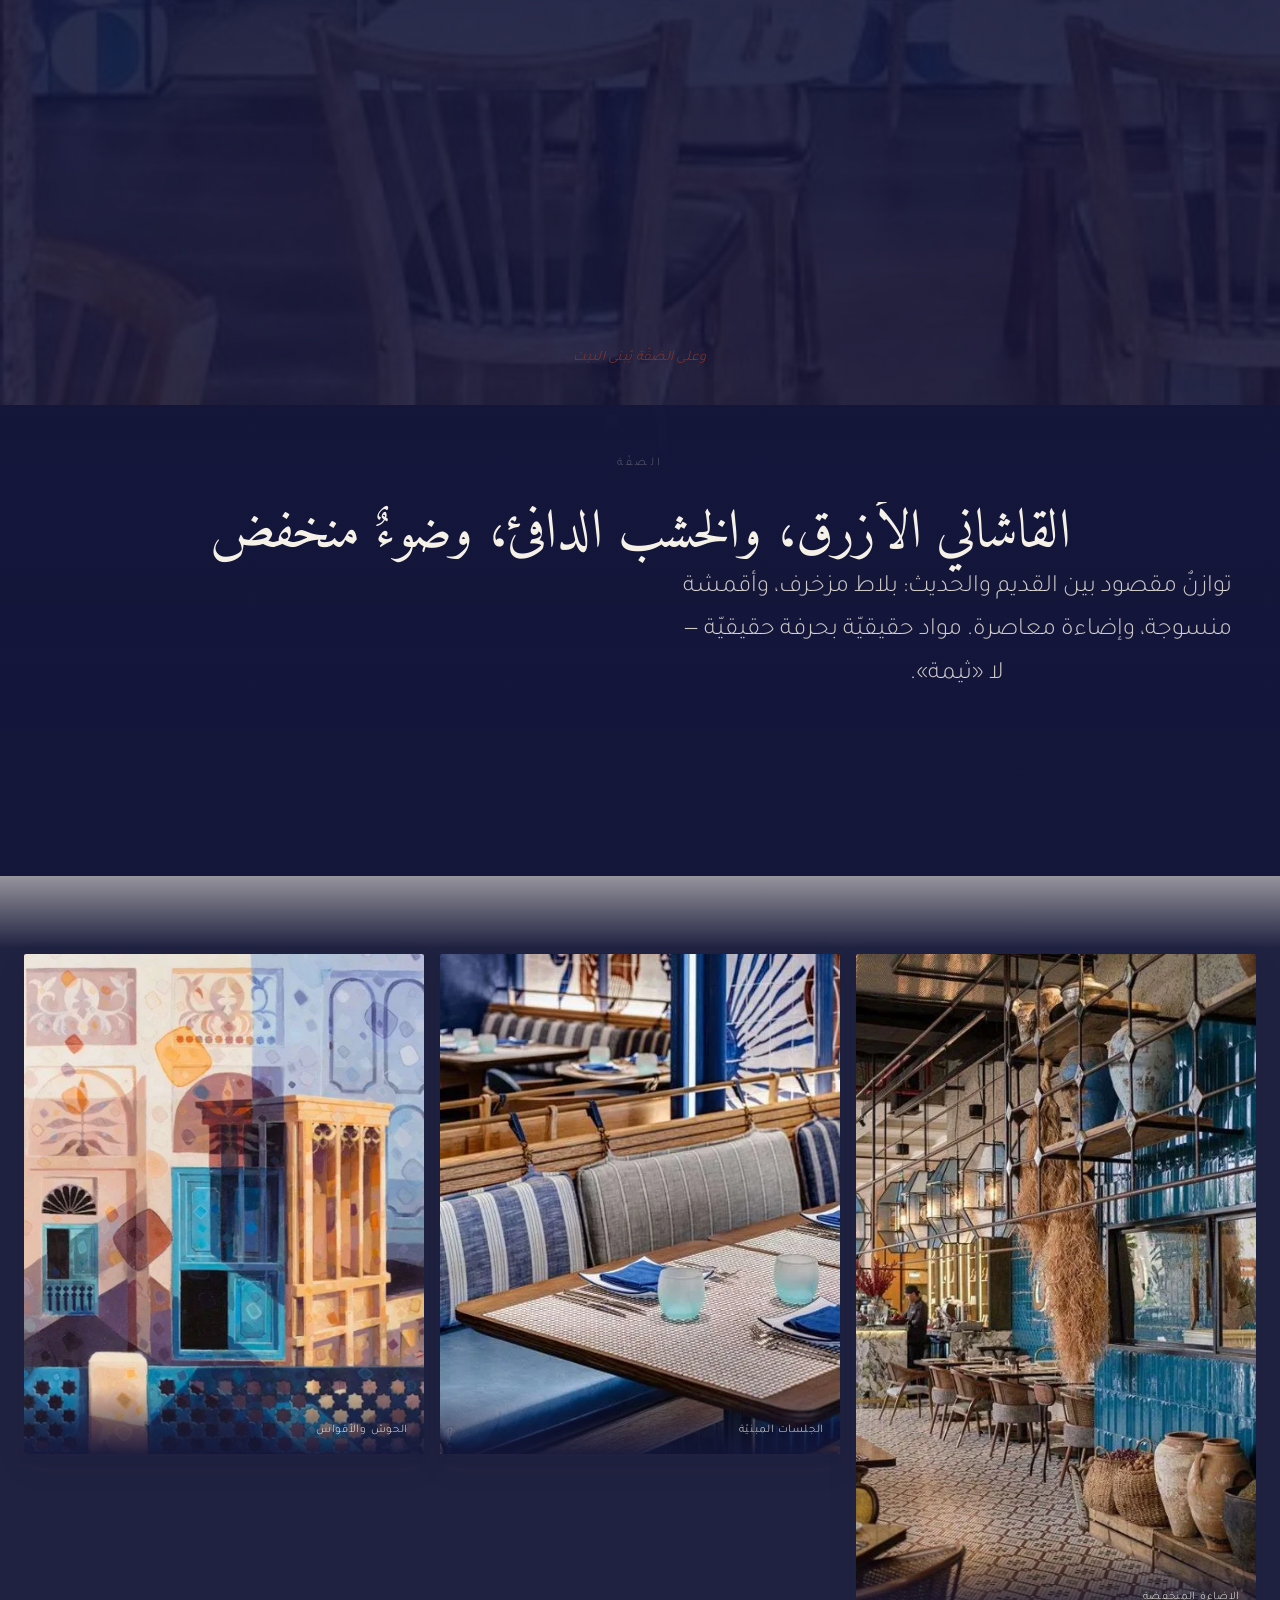
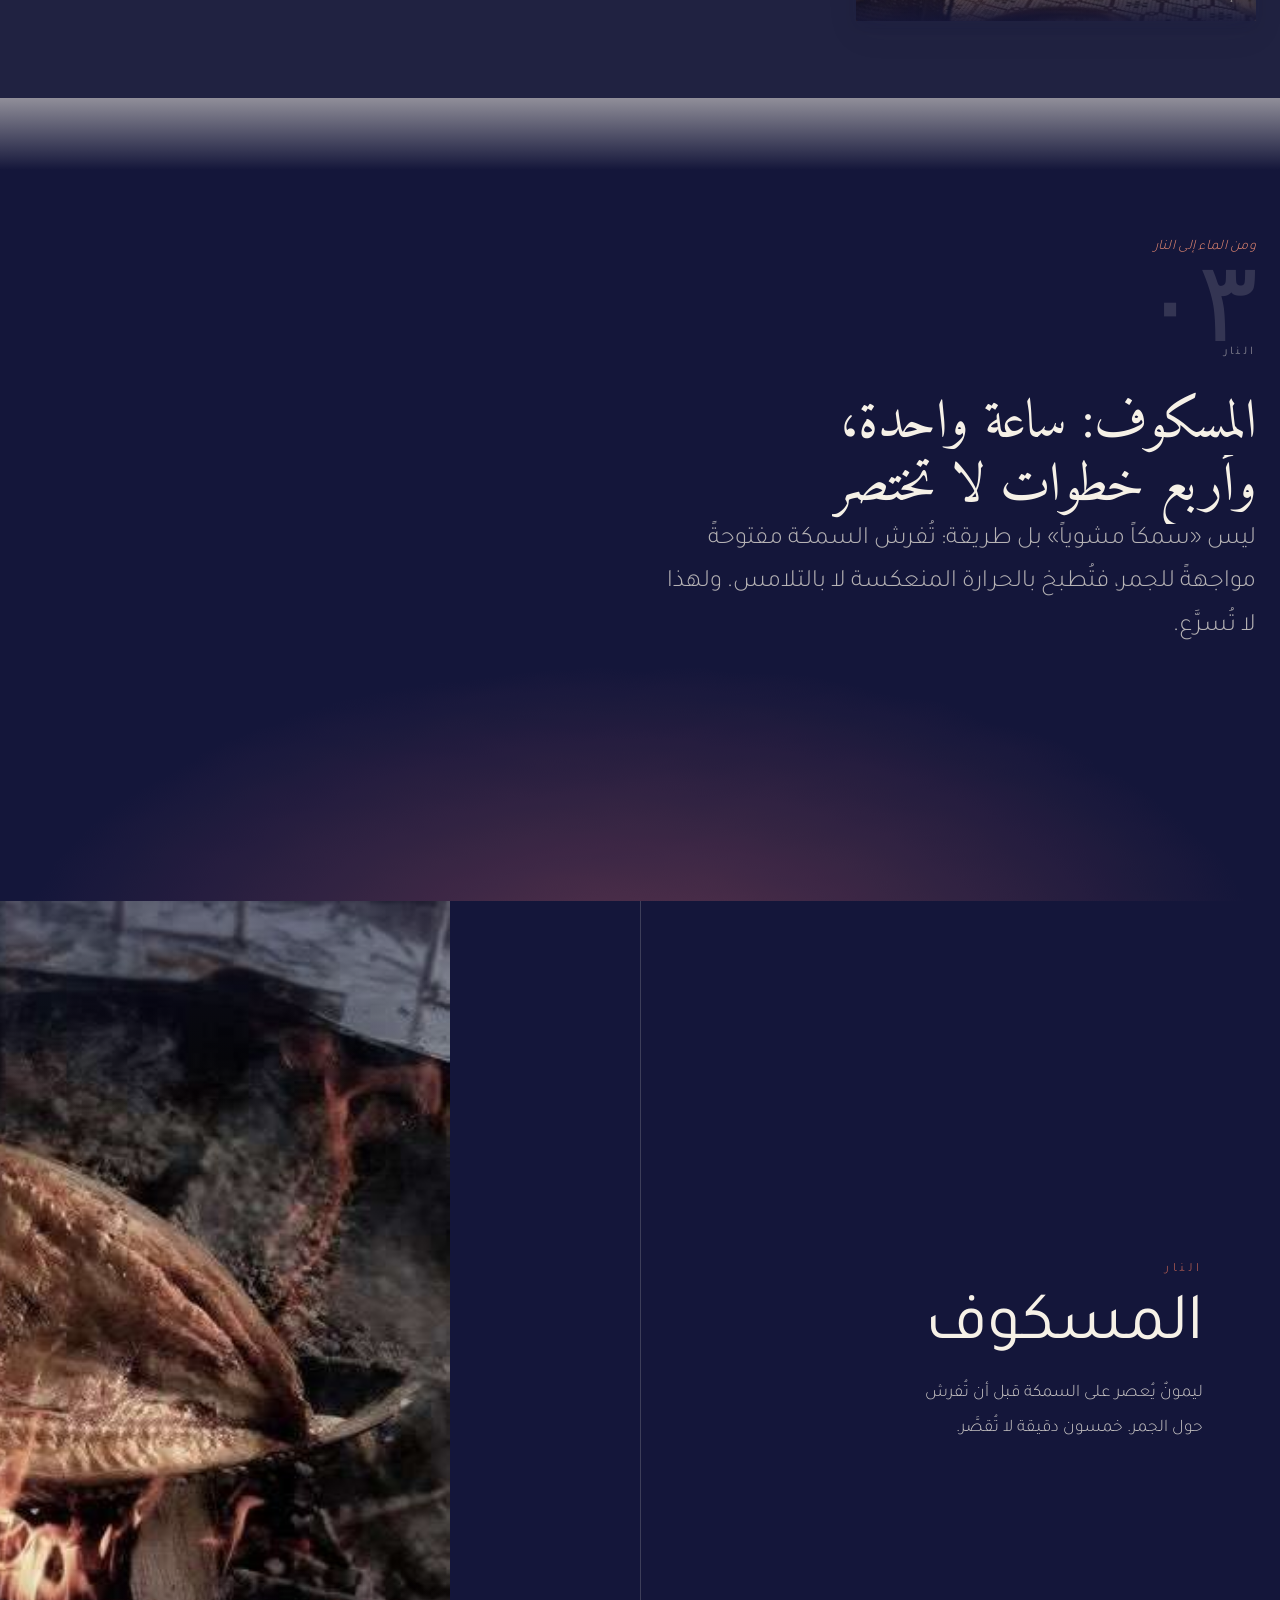
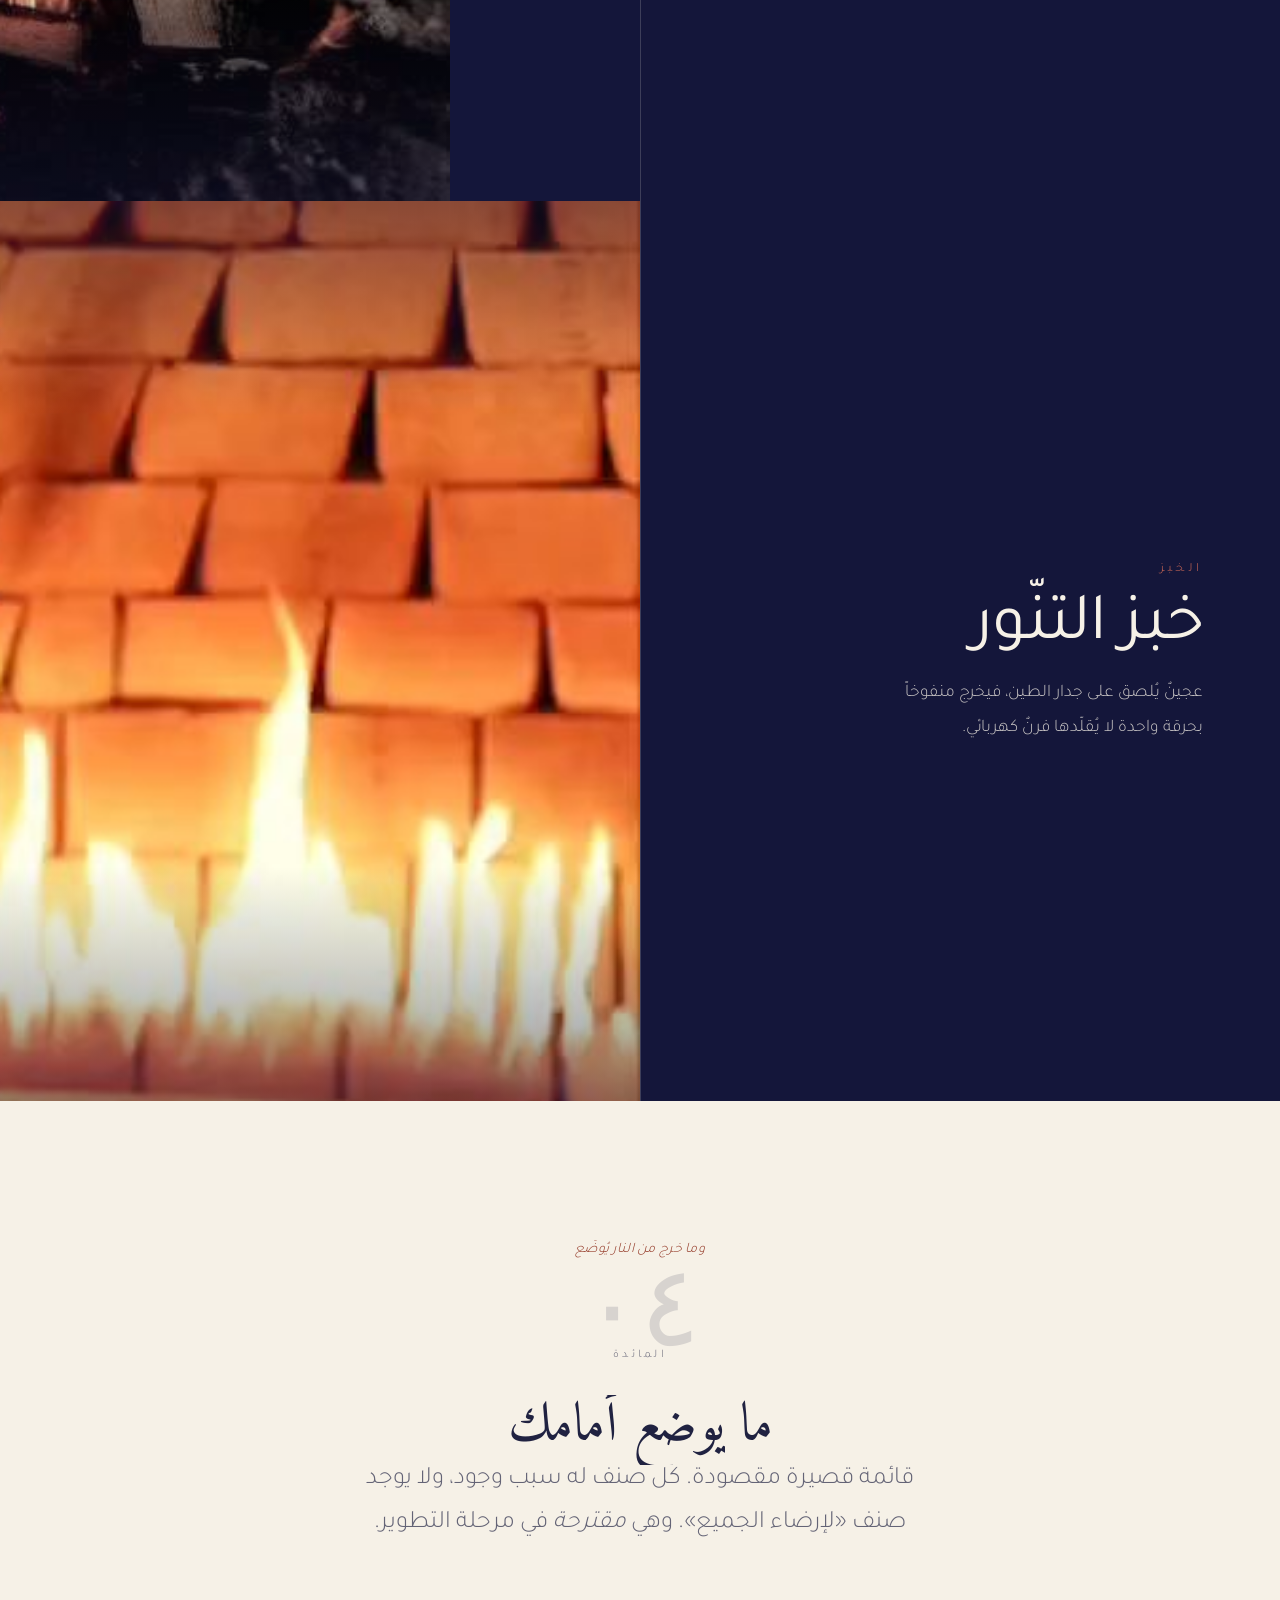
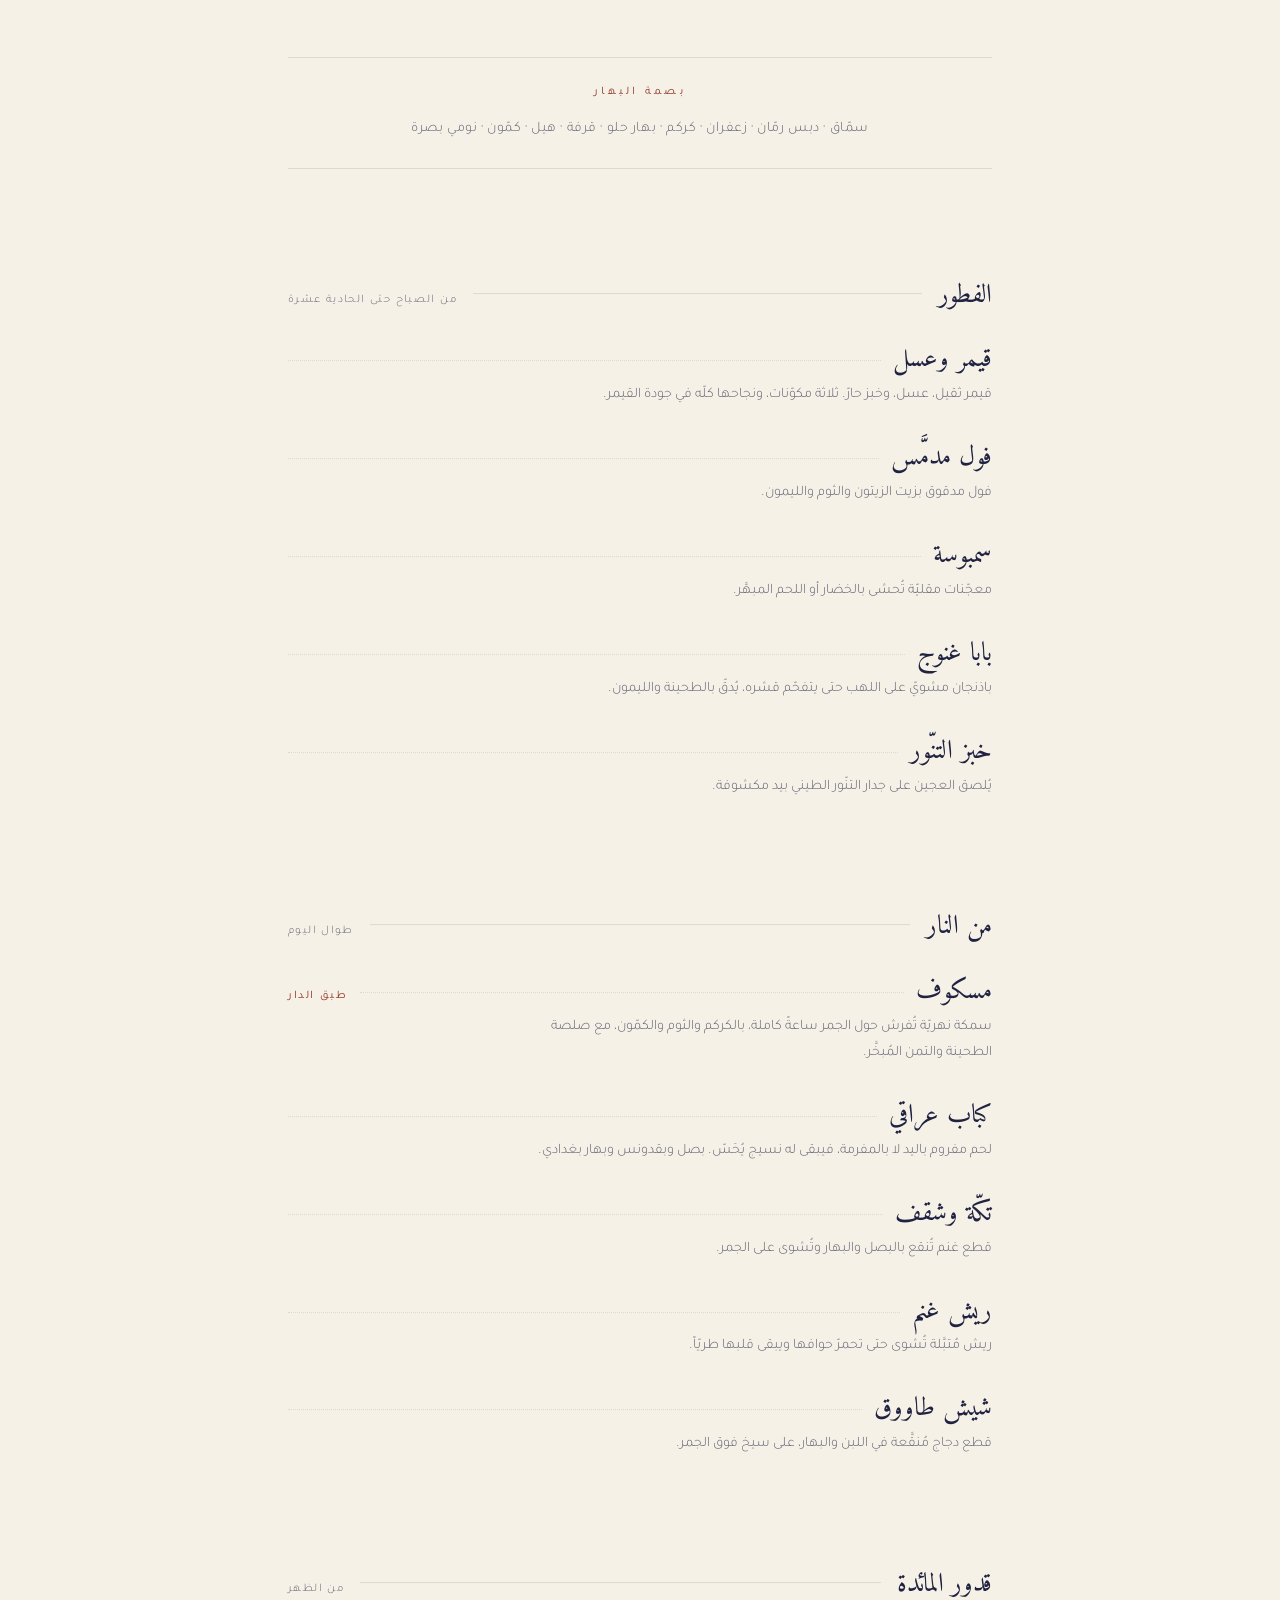
==== commit b3ac78a4: "تعديلات العميل: نار في الواجهة، وحذف المتكرّر، وإصلاح الفيض كل بند هنا عيبٌ أبلغ عنه العميل بلقطة من" ====
--- a/index.html
+++ b/index.html
@@ -24,10 +24,10 @@
 <link rel="preconnect" href="https://fonts.gstatic.com" crossorigin>
 <link rel="stylesheet" href="https://fonts.googleapis.com/css2?family=Amiri:wght@400;700&family=Tajawal:wght@200;300;400;500&family=Cormorant+Garamond:wght@300;400&display=swap">
 
-<link rel="stylesheet" href="assets/css/tokens.css?v=17">
-<link rel="stylesheet" href="assets/css/base.css?v=17">
-<link rel="stylesheet" href="assets/css/layout.css?v=17">
-<link rel="stylesheet" href="assets/css/cinematic.css?v=17">
+<link rel="stylesheet" href="assets/css/tokens.css?v=19">
+<link rel="stylesheet" href="assets/css/base.css?v=19">
+<link rel="stylesheet" href="assets/css/layout.css?v=19">
+<link rel="stylesheet" href="assets/css/cinematic.css?v=19">
 
 <!-- بيانات مُهيكلة: النوع Organization لا Restaurant عن قصد.
      المطعم لم يُفتح بعد، ووسم Restaurant يدعو جوجل إلى بناء بطاقة نشاط
@@ -224,12 +224,10 @@
          الجمر ويُطبخ بالحرارة المنعكسة. هذه الصورة تُظهر السمكة على
          لهب مكشوف، وهي الأقرب للطريقة الصحيحة بين المتاح. -->
     <picture>
-      <source type="image/webp" media="(min-width:900px)"
-              srcset="assets/img/photo/maskouf-fish-2-960.webp">
-      <source type="image/webp" srcset="assets/img/photo/maskouf-fish-2-480.webp">
-      <img src="assets/img/photo/maskouf-fish-2-960.jpg"
-           alt="سمكة مسكوف على النار المكشوفة"
-           width="960" height="960" fetchpriority="high" decoding="async">
+      <source type="image/webp" srcset="assets/img/photo/hero-fire.webp">
+      <img src="assets/img/photo/hero-fire.jpg"
+           alt="لهب التنّور على جدار الطين"
+           width="478" height="850" fetchpriority="high" decoding="async">
     </picture>
     <!-- جمر يصعد فوق الواجهة: حركة حقيقيّة تربط الصورة بالنار -->
     <div class="hero__embers" aria-hidden="true">
@@ -414,42 +412,6 @@
   </div>
 </section>
 
-<!-- ============================================================
-     مشهد: الطبق
-     المقطع ١٫٧ ثانية فقط، فـ`data-rate` يُبطئه إلى نحو ثلاث
-     ثوانٍ محسوسة — فلا يُقرأ تكراره تشنّجاً، والصبّ البطيء أفخم.
-     ============================================================ -->
-<section class="reel" id="reel-sauce" aria-label="الطبق">
-  <img class="reel__still" src="assets/img/video/sauce-poster.jpg" alt="" loading="lazy" decoding="async">
-  <video class="reel__clip" data-src="media/video/sauce.mp4"
-         data-start="0" data-end="0" data-rate="0.55"
-         muted loop playsinline preload="none" aria-hidden="true"></video>
-  <span class="reel__edge" aria-hidden="true"></span>
-  <div class="reel__text" data-reveal>
-    <span class="reel__k">المائدة</span>
-    <h2 class="reel__t">الطبق</h2>
-    <p class="reel__d">الصلصة البيضاء تُسكب على الدولمة والأرزّ في آخر لحظة — قبل أن تصل الطاولة، لا بعدها.</p>
-  </div>
-</section>
-
-<!-- ============================================================
-     مشهد: المسكوف
-     وحدة مستقلّة بنصّها، فلا يقع عنوان على محتوى يخالفه — وهذا
-     ما حدث حين وُضع فيديو التنّور في بطاقة «المسكوف».
-     ============================================================ -->
-<section class="reel" id="reel-masgouf" aria-label="المسكوف">
-  <img class="reel__still" src="assets/img/video/masgouf-poster.jpg" alt="" loading="lazy" decoding="async">
-  <video class="reel__clip" data-src="media/video/masgouf.mp4"
-         data-start="0" data-end="11"
-         muted loop playsinline preload="none" aria-hidden="true"></video>
-  <span class="reel__edge" aria-hidden="true"></span>
-  <div class="reel__text" data-reveal>
-    <span class="reel__k">النار</span>
-    <h2 class="reel__t">المسكوف</h2>
-    <p class="reel__d">سمكة تُفرش واقفةً حول الجمر، وتنضج بالحرارة المنعكسة لا باللهب. خمسون دقيقة لا تُقصَّر.</p>
-  </div>
-</section>
-
 <section data-chapter="٠٣" data-chapter-name="النار" class="sec fire on-dark" id="masgouf" style="background:var(--navy-900)">
   <div class="fire__haze" aria-hidden="true"></div>
   <div class="fire__embers" aria-hidden="true">
@@ -467,43 +429,26 @@
       </p>
     </div>
 
-    <div class="scene">
-      <div class="scene__media" data-scene-media>
-        <figure data-scene="1" class="is-active"><picture><source type="image/webp" srcset="assets/img/profile/masgouf-02-474.webp 474w" sizes="(min-width:980px) 46vw, 92vw"><img src="assets/img/profile/masgouf-02-474.jpg" alt="السمكة مفروشة ومسمَّرة حول الجمر" loading="lazy" decoding="async"></picture></figure>
-        <figure data-scene="2"><picture><source type="image/webp" srcset="assets/img/profile/masgouf-03-480.webp 480w" sizes="(min-width:980px) 46vw, 92vw"><img src="assets/img/profile/masgouf-03-480.jpg" alt="الجمر تحت السمك" loading="lazy" decoding="async"></picture></figure>
-        <figure data-scene="3"><picture><source type="image/webp" srcset="assets/img/profile/masgouf-01-480.webp 480w" sizes="(min-width:980px) 46vw, 92vw"><img src="assets/img/profile/masgouf-01-480.jpg" alt="السمكة تنضج بالحرارة المنعكسة" loading="lazy" decoding="async"></picture></figure>
-        <figure data-scene="4"><picture><source type="image/webp" srcset="assets/img/profile/dish-quzi-pot-474.webp 474w" sizes="(min-width:980px) 46vw, 92vw"><img src="assets/img/profile/dish-quzi-pot-474.jpg" alt="الطبق على المائدة" loading="lazy" decoding="async"></picture></figure>
-      </div>
-      <div class="scene__steps">
-        <article class="scene__step" data-scene-step="1" data-reveal>
-          <span class="n">خطوة ٠١</span><h3>السمكة أوّلاً</h3>
-          <p>سمكة نهريّة عريضة الجسم، دهنها موزّع في اللحم لا متكتّل —
-          وهو ما يُذيبه الجمر ببطء فيَسقي اللحم من داخله. تُفتح من
-          الظهر وتُترك بقشرتها: القشرة هي الصحن الذي يُطبخ فيه. ثم
-          تُدهَن بخليط <strong>الكركم والثوم والكمّون</strong>.</p>
-        </article>
-        <article class="scene__step" data-scene-step="2" data-reveal>
-          <span class="n">خطوة ٠٢</span><h3>جمرٌ لا لهب</h3>
-          <p>يُترك الحطب حتى يسكن لهبه ويصير جمراً أحمر. الشيّ على
-          اللهب يُحرق السطح قبل أن ينضج الداخل، وهذا أشيع خطأ في
-          المسكوف.</p>
-        </article>
-        <article class="scene__step" data-scene-step="3" data-reveal>
-          <span class="n">خطوة ٠٣</span><h3>الوقوف حول النار</h3>
-          <p>تُسمَّر السمكة على أوتاد وتُنصب <em>واقفةً حول</em> الجمر
-          لا فوقه — بينها وبين النار نحو شبر، فتطبخ بالحرارة المنعكسة
-          وحدها. تُدار مرّة واحدة. والمدّة بين ٤٥ و٦٠ دقيقة، ولا
-          تُقصَّر مهما كان الطلب.</p>
-        </article>
-        <article class="scene__step" data-scene-step="4" data-reveal>
-          <span class="n">خطوة ٠٤</span><h3>تُفرَش ولا تُقطَّع</h3>
-          <p>تنزل على صينيّة واسعة كما هي، ويُحيط بها
-          <strong>صلصة الطحينة</strong> و<strong>التمن المُبخَّر</strong>
-          والبصل والطماطم المشويّة والليمون. لا تُقسَّم حصصاً في
-          المطبخ. <strong>المائدة تُوضع، والأيدي تقتسم.</strong></p>
-        </article>
-      </div>
-    </div>
+    
+  </div>
+</section>
+
+<!-- ============================================================
+     مشهد: المسكوف
+     المقطع لقطة ماكرو في أصله (تحقّقت من ٣٠٪ و٥٥٪ و٨٠٪ فكلها
+     قريبة)، فلا يُقصّ منه شيء: `--fit: contain` تُظهر الإطار
+     كاملاً بلا تكبير ولا قطع.
+     ============================================================ -->
+<section class="reel reel--contain" id="reel-masgouf" aria-label="المسكوف">
+  <img class="reel__still" src="assets/img/profile/masgouf-02-474.jpg" alt="" loading="lazy" decoding="async">
+  <video class="reel__clip" data-src="media/video/masgouf.mp4"
+         data-start="0" data-end="11"
+         muted loop playsinline preload="none" aria-hidden="true"></video>
+  <span class="reel__edge" aria-hidden="true"></span>
+  <div class="reel__text" data-reveal>
+    <span class="reel__k">النار</span>
+    <h2 class="reel__t">المسكوف</h2>
+    <p class="reel__d">ليمونٌ يُعصر على السمكة قبل أن تُفرش حول الجمر. خمسون دقيقة لا تُقصَّر.</p>
   </div>
 </section>
 
@@ -537,15 +482,7 @@
     </div>
   </div>
 
-    <figure class="signature" data-reveal>
-      <picture><source type="image/webp" srcset="assets/img/profile/masgouf-01-480.webp 480w" sizes="100vw"><img src="assets/img/profile/masgouf-01-480.jpg" alt="المسكوف على النار المكشوفة" loading="lazy" decoding="async"></picture>
-      <figcaption><span class="signature__k">طبق الدار</span>
-        <span class="signature__t">المسكوف</span>
-        <span class="signature__d">خمسون دقيقة حول الجمر. لا تُقصَّر.</span>
-      </figcaption>
-    </figure>
-
-  <div class="wrap wrap--narrow">
+<div class="wrap wrap--narrow">
     <p class="spices" data-reveal>
       <strong>بصمة البهار</strong>
       سمّاق · دبس رمّان · زعفران · كركم · بهار حلو · قرفة · هيل ·
@@ -697,20 +634,20 @@
 </section>
 
 <!-- ============================================================
-     مشهد: الاستكان
-     وحدة مستقلّة بنصّها، فلا يقع عنوان على محتوى يخالفه — وهذا
-     ما حدث حين وُضع فيديو التنّور في بطاقة «المسكوف».
-     ============================================================ -->
-<section class="reel" id="reel-tea-pour" aria-label="الاستكان">
-  <img class="reel__still" src="assets/img/profile/istikan-02-472.jpg" alt="" loading="lazy" decoding="async">
-  <video class="reel__clip" data-src="media/video/tea-pour.mp4"
-         data-start="0" data-end="11"
+     مشهد: الطبق
+     المقطع ١٫٧ ثانية فقط، فـ`data-rate` يُبطئه إلى نحو ثلاث
+     ثوانٍ محسوسة — فلا يُقرأ تكراره تشنّجاً، والصبّ البطيء أفخم.
+     ============================================================ -->
+<section class="reel" id="reel-sauce" aria-label="الطبق">
+  <img class="reel__still" src="assets/img/video/sauce-poster.jpg" alt="" loading="lazy" decoding="async">
+  <video class="reel__clip" data-src="media/video/sauce.mp4"
+         data-start="0" data-end="0" data-rate="0.55"
          muted loop playsinline preload="none" aria-hidden="true"></video>
   <span class="reel__edge" aria-hidden="true"></span>
   <div class="reel__text" data-reveal>
-    <span class="reel__k">الضيافة</span>
-    <h2 class="reel__t">صبّ الچاي</h2>
-    <p class="reel__d">يُسكب من القوري عالياً حتى تعلوه رغوة — هكذا يُعرف الچاي العراقي.</p>
+    <span class="reel__k">المائدة</span>
+    <h2 class="reel__t">الطبق</h2>
+    <p class="reel__d">الصلصة تُسكب في آخر لحظة — قبل أن يصل الطبق إلى الطاولة، لا بعدها.</p>
   </div>
 </section>
 
@@ -745,11 +682,7 @@
     </div>
     <!-- المشعل: الصورة مُعتَّمة ويكشفها المؤشّر كأنه ضوء يمرّ عليها.
          على اللمس يتبع الإصبع. -->
-    <figure class="torch" data-reveal>
-      <picture><source type="image/webp" srcset="assets/img/profile/istikan-02-472.webp 472w" sizes="100vw"><img src="assets/img/profile/istikan-02-472.jpg" alt="استكان چاي على صحن بنقاط حمراء" loading="lazy" decoding="async"></picture>
-      <figcaption>مرّر المؤشّر على الصورة</figcaption>
-    </figure>
-  </div>
+</div>
 </section>
 
 <section data-chapter="٠٦" data-chapter-name="ما يُحمَل" class="sec" id="brand">
@@ -1029,6 +962,6 @@
   </div>
 </footer>
 
-<script src="assets/js/app.js?v=17" defer></script>
+<script src="assets/js/app.js?v=19" defer></script>
 </body>
 </html>
--- a/assets/css/cinematic.css
+++ b/assets/css/cinematic.css
@@ -2087,3 +2087,17 @@
 @media not all and (min-width: 900px) {
   .reel__edge { display: none; }
 }
+
+/* ------------------------------------------------------------
+   لا تمرير أفقي
+   ------------------------------------------------------------
+   قياس على ٤٣٠px أظهر `scrollWidth=548` مقابل `clientWidth=485`
+   — فيضٌ أزاح المحتوى كلّه وظهر شريط جانبي على هاتف العميل.
+   و`overflow-x: clip` لا تُنشئ حاوية تمرير، فلا تكسر
+   `position: sticky` كما يفعل `hidden`. */
+html { overflow-x: clip; }
+
+/* مصدرٌ لا يُقصّ منه شيء
+   بعض المقاطع لقطة ماكرو في أصلها، فالقصّ يخفي موضوعها. */
+.reel--contain .reel__clip,
+.reel--contain .reel__still { object-fit: contain; }
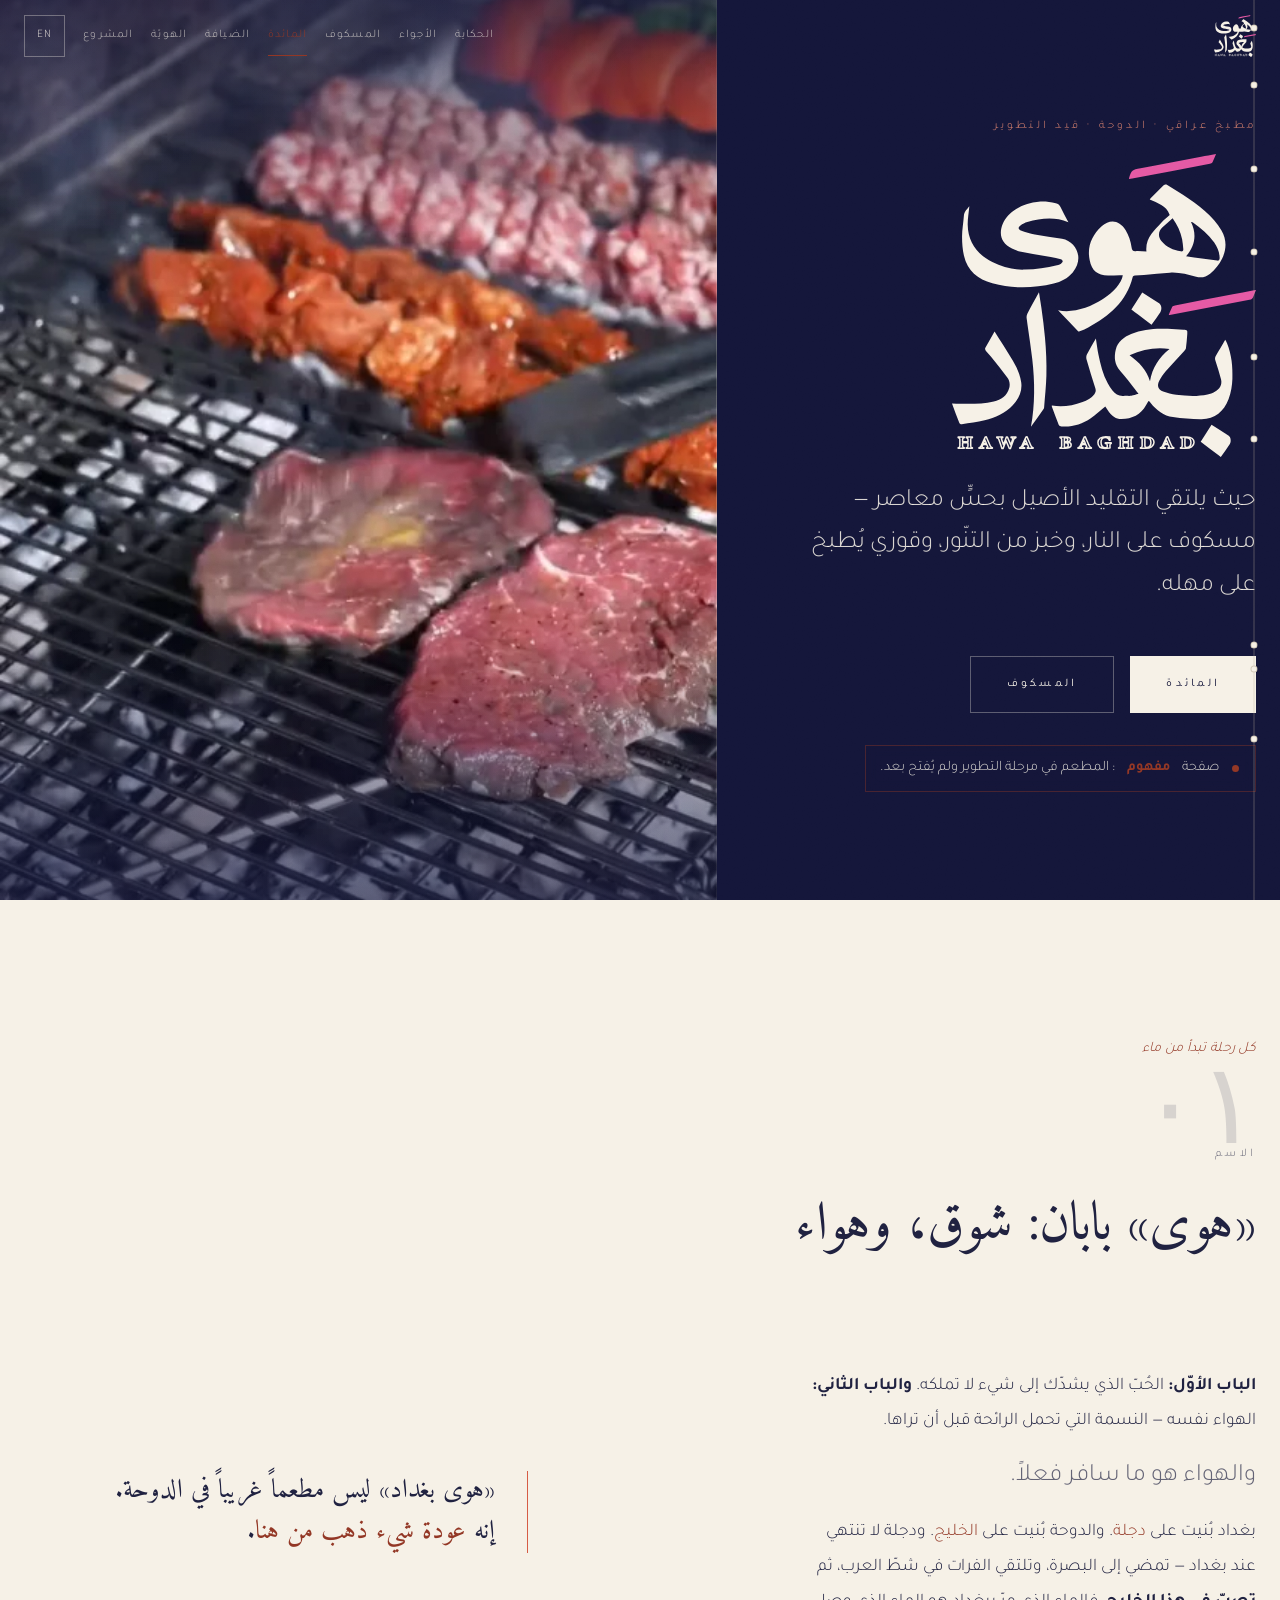
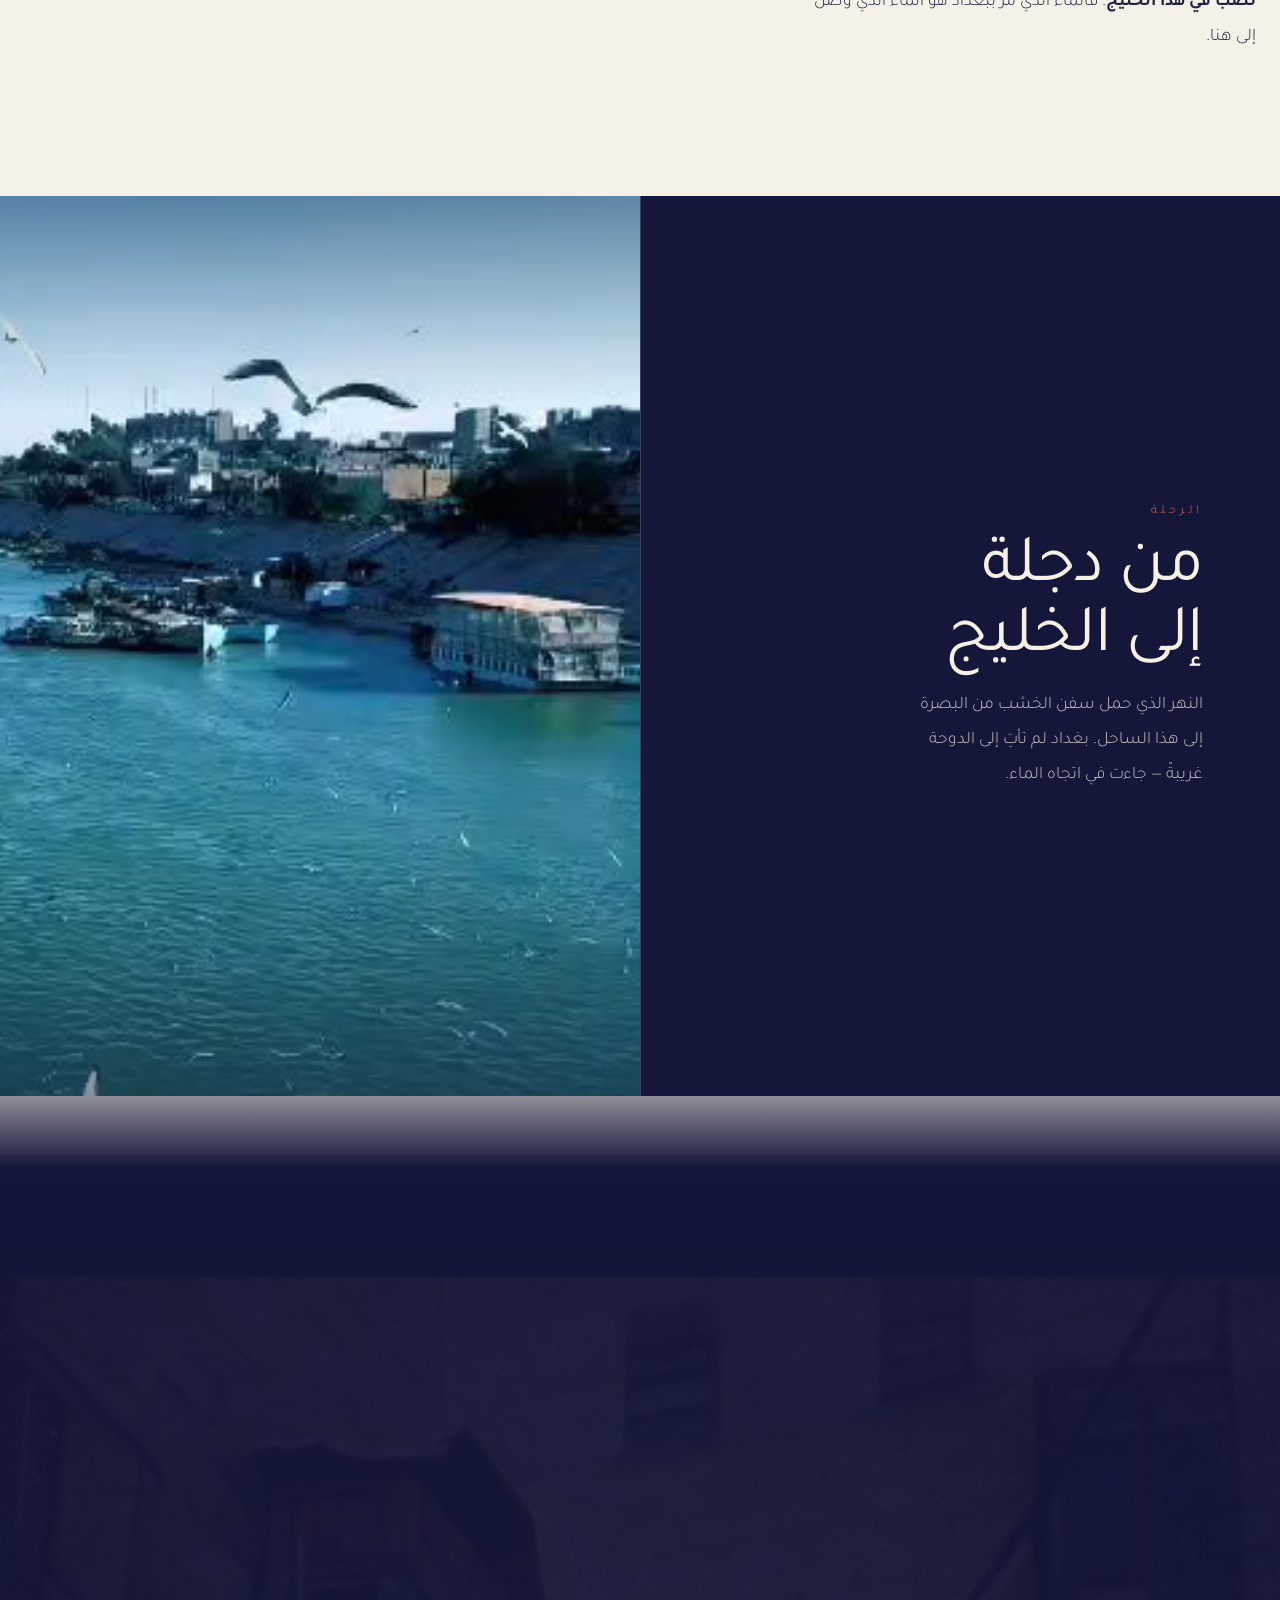
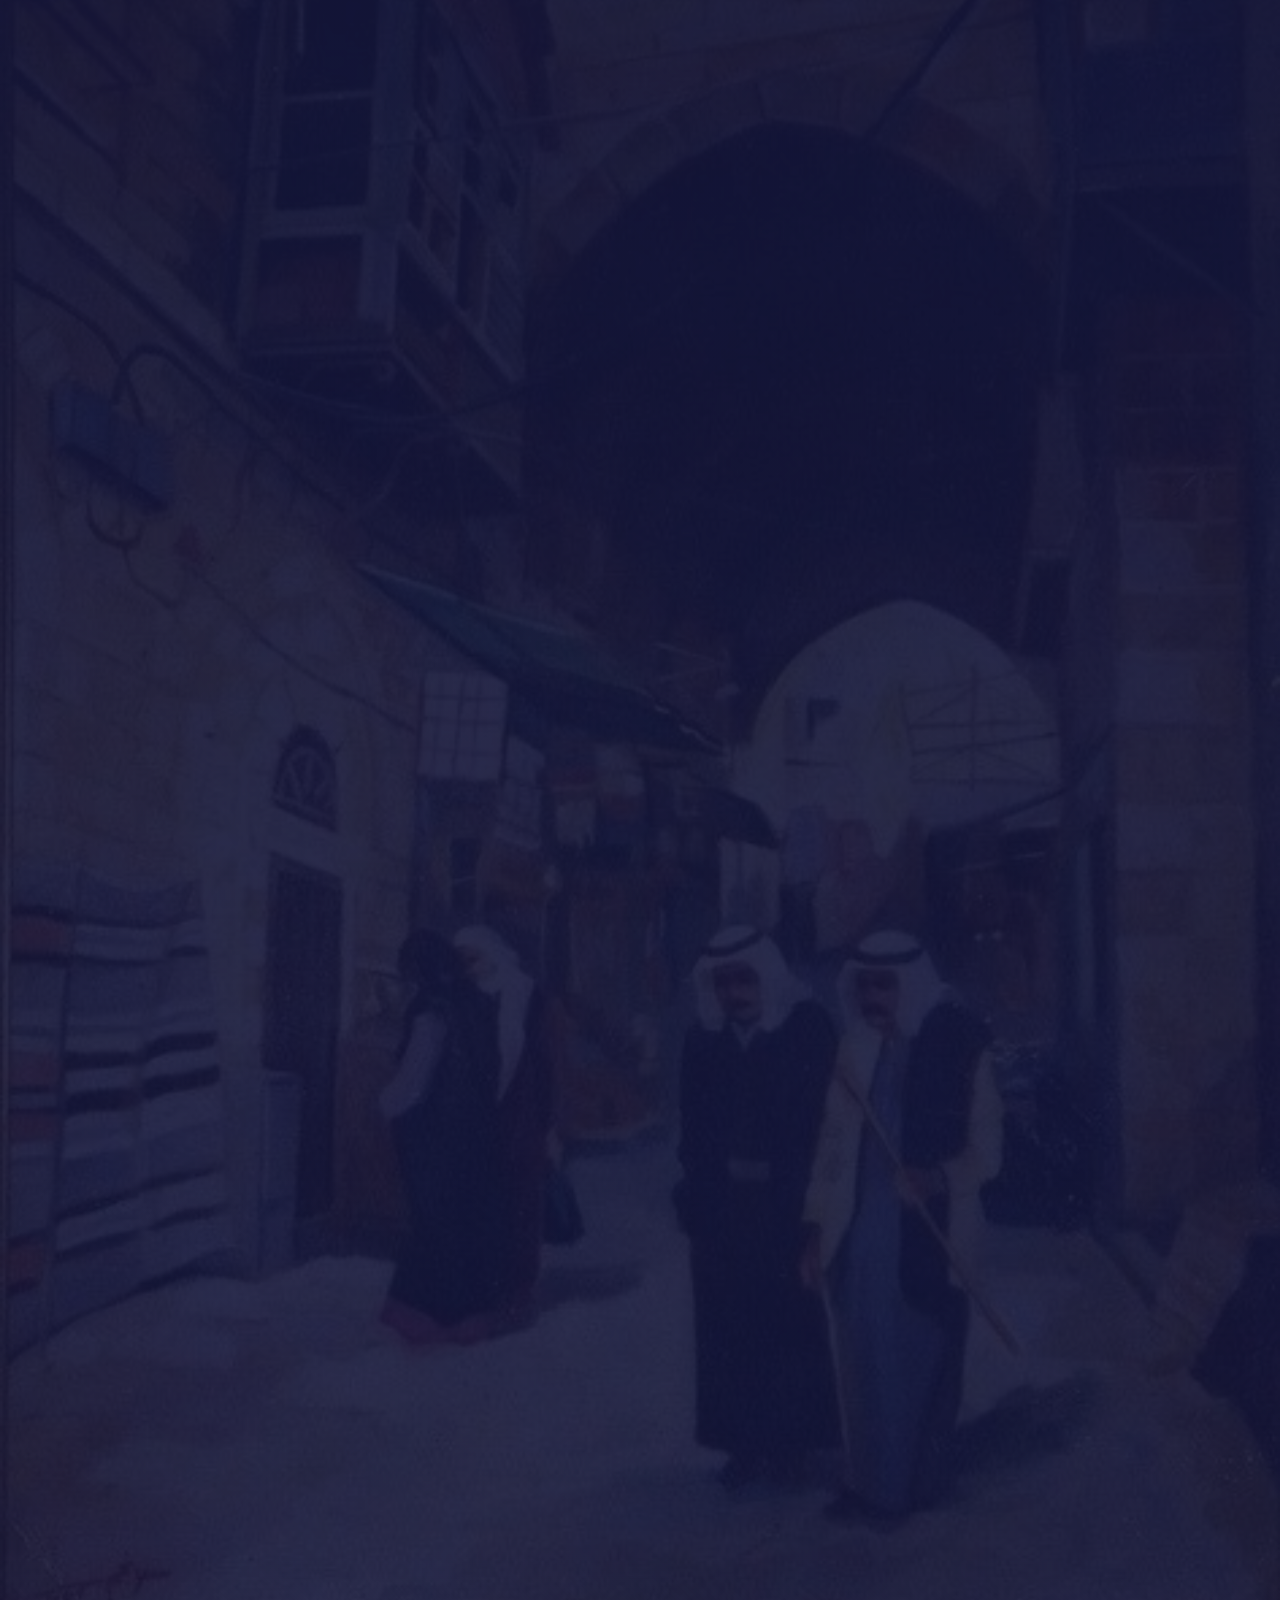
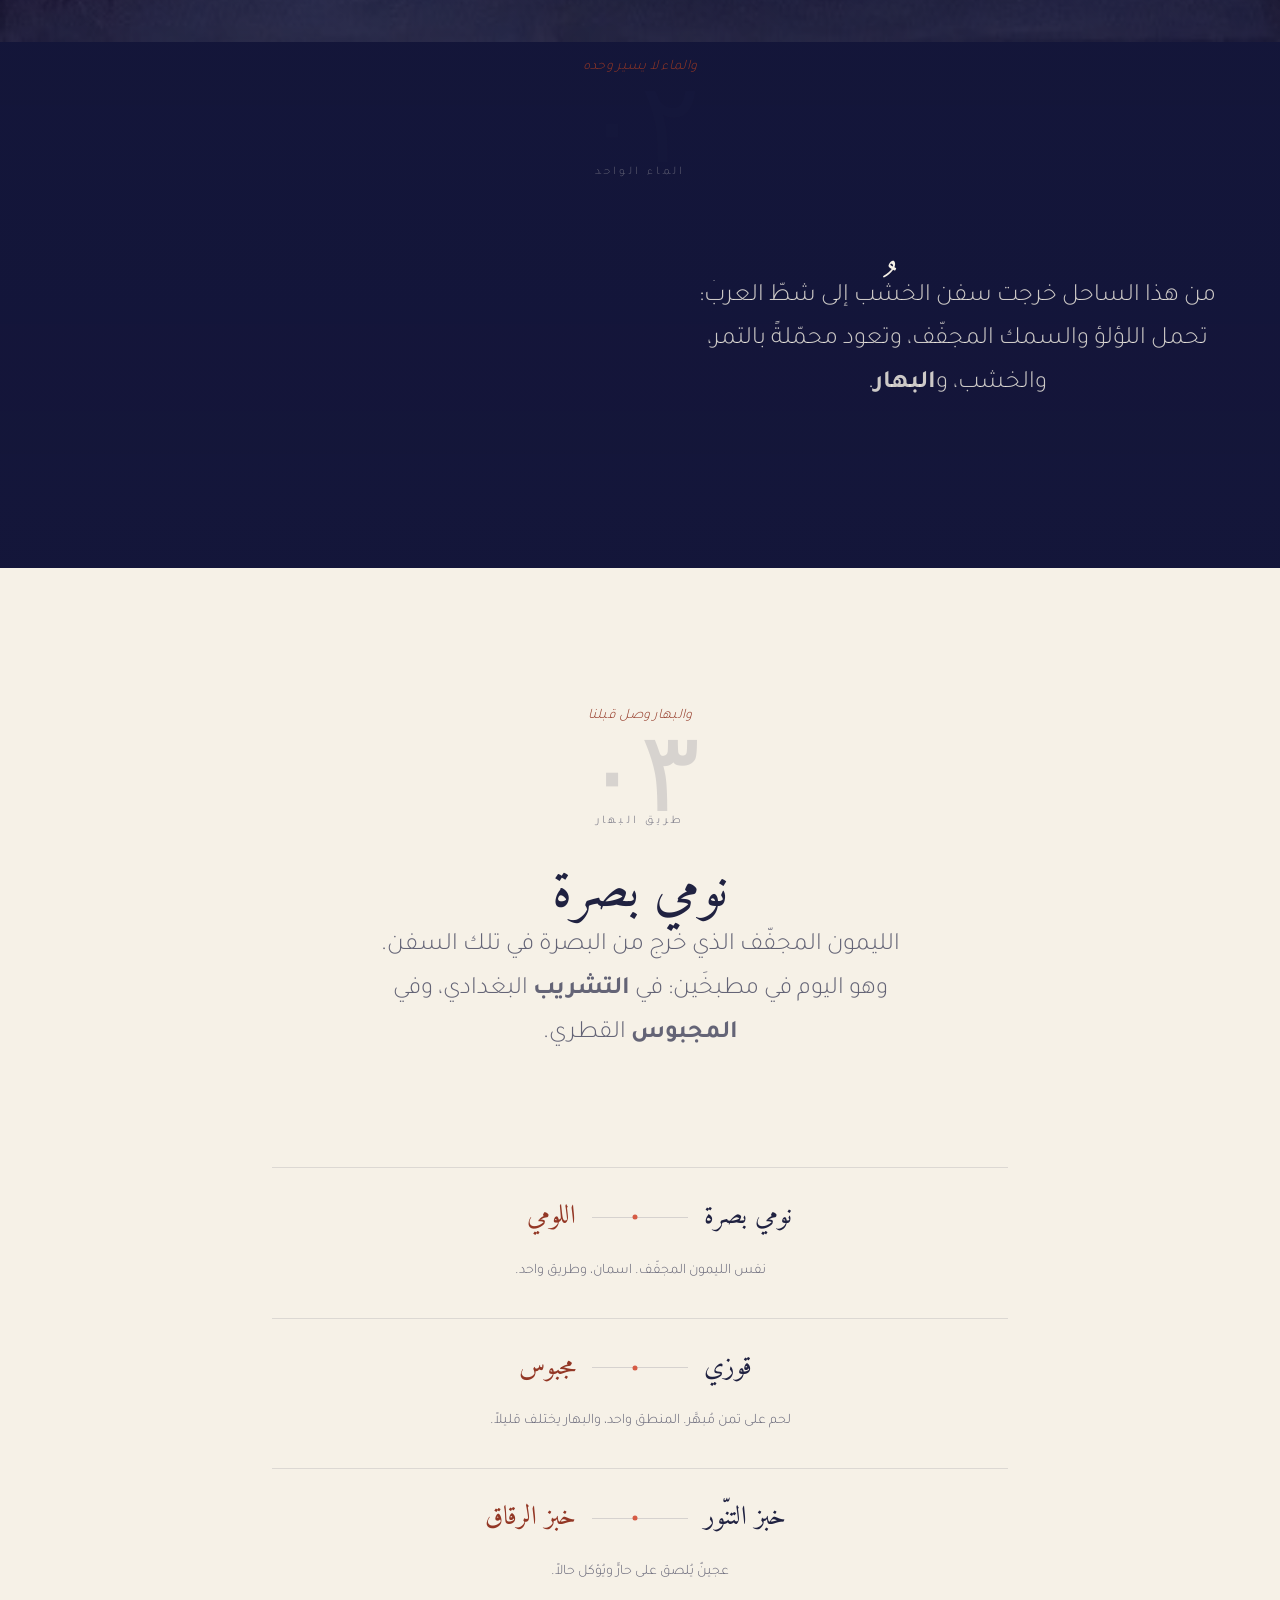
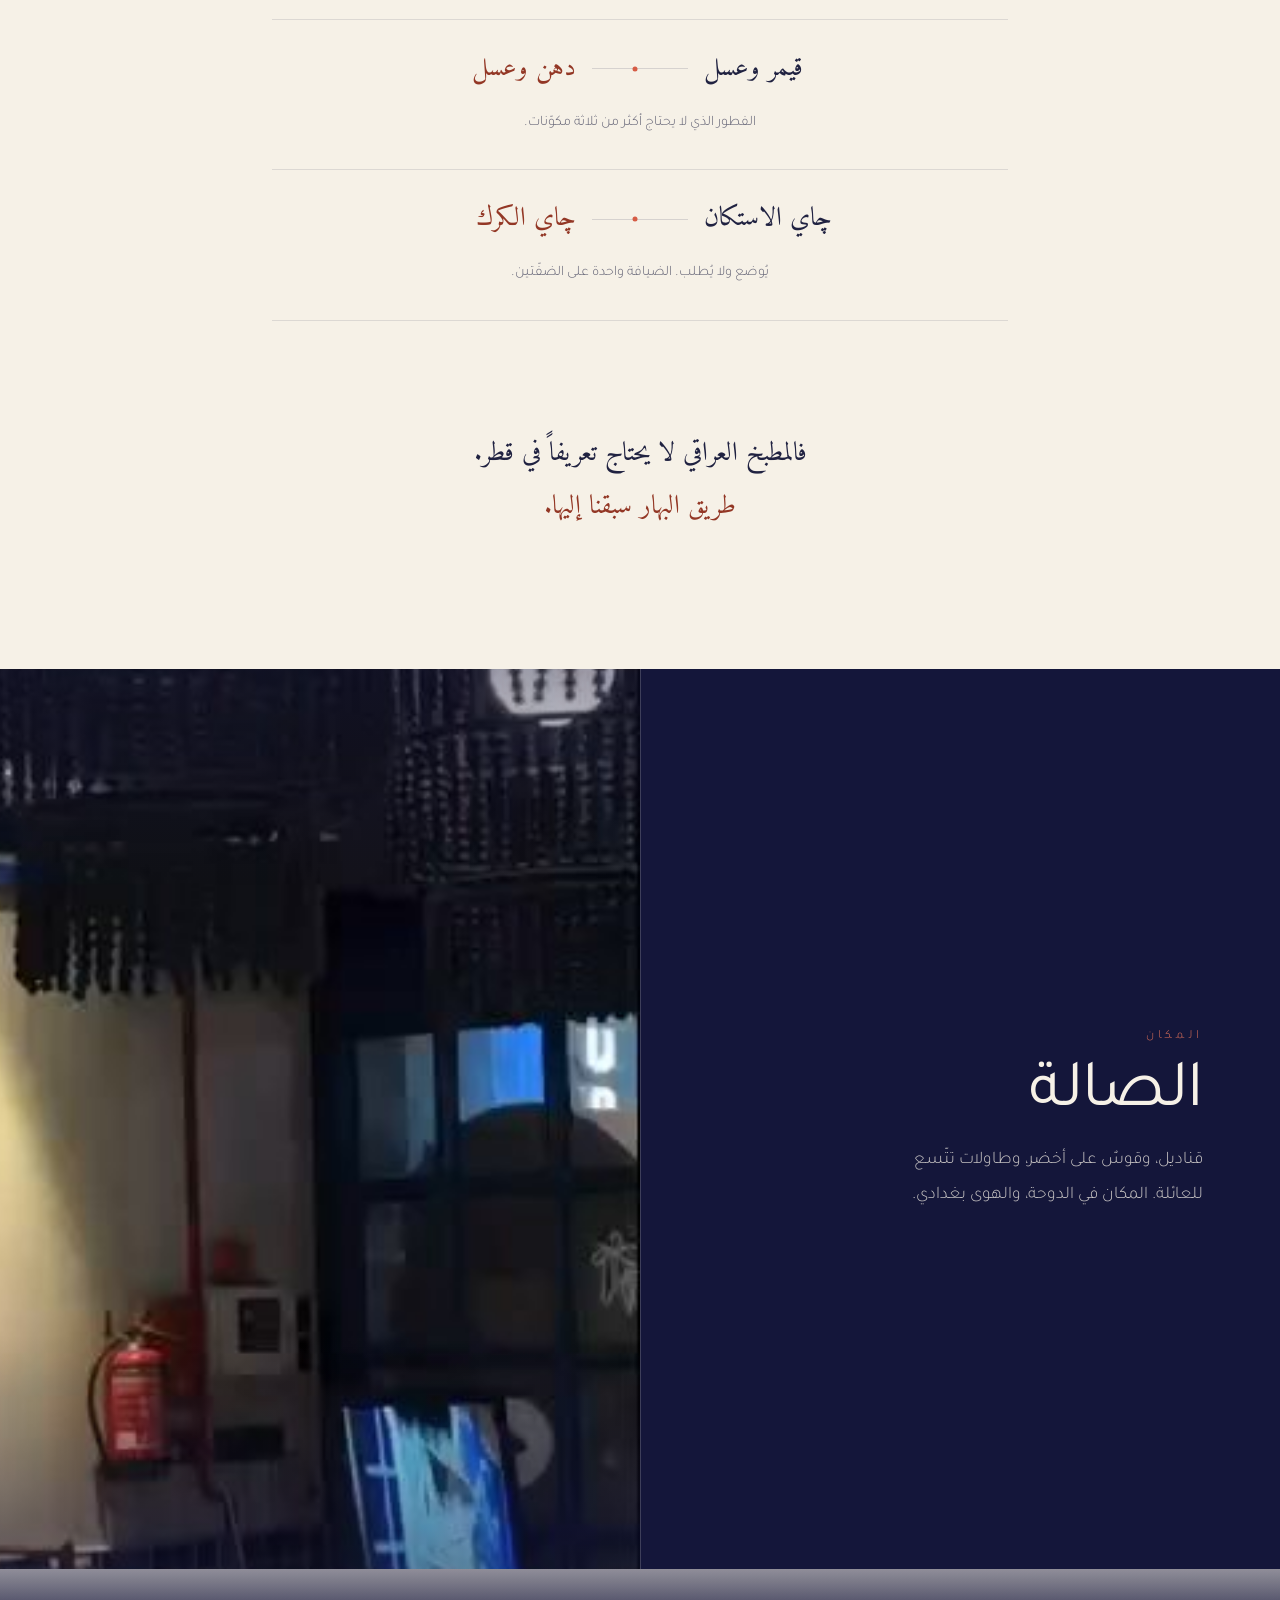
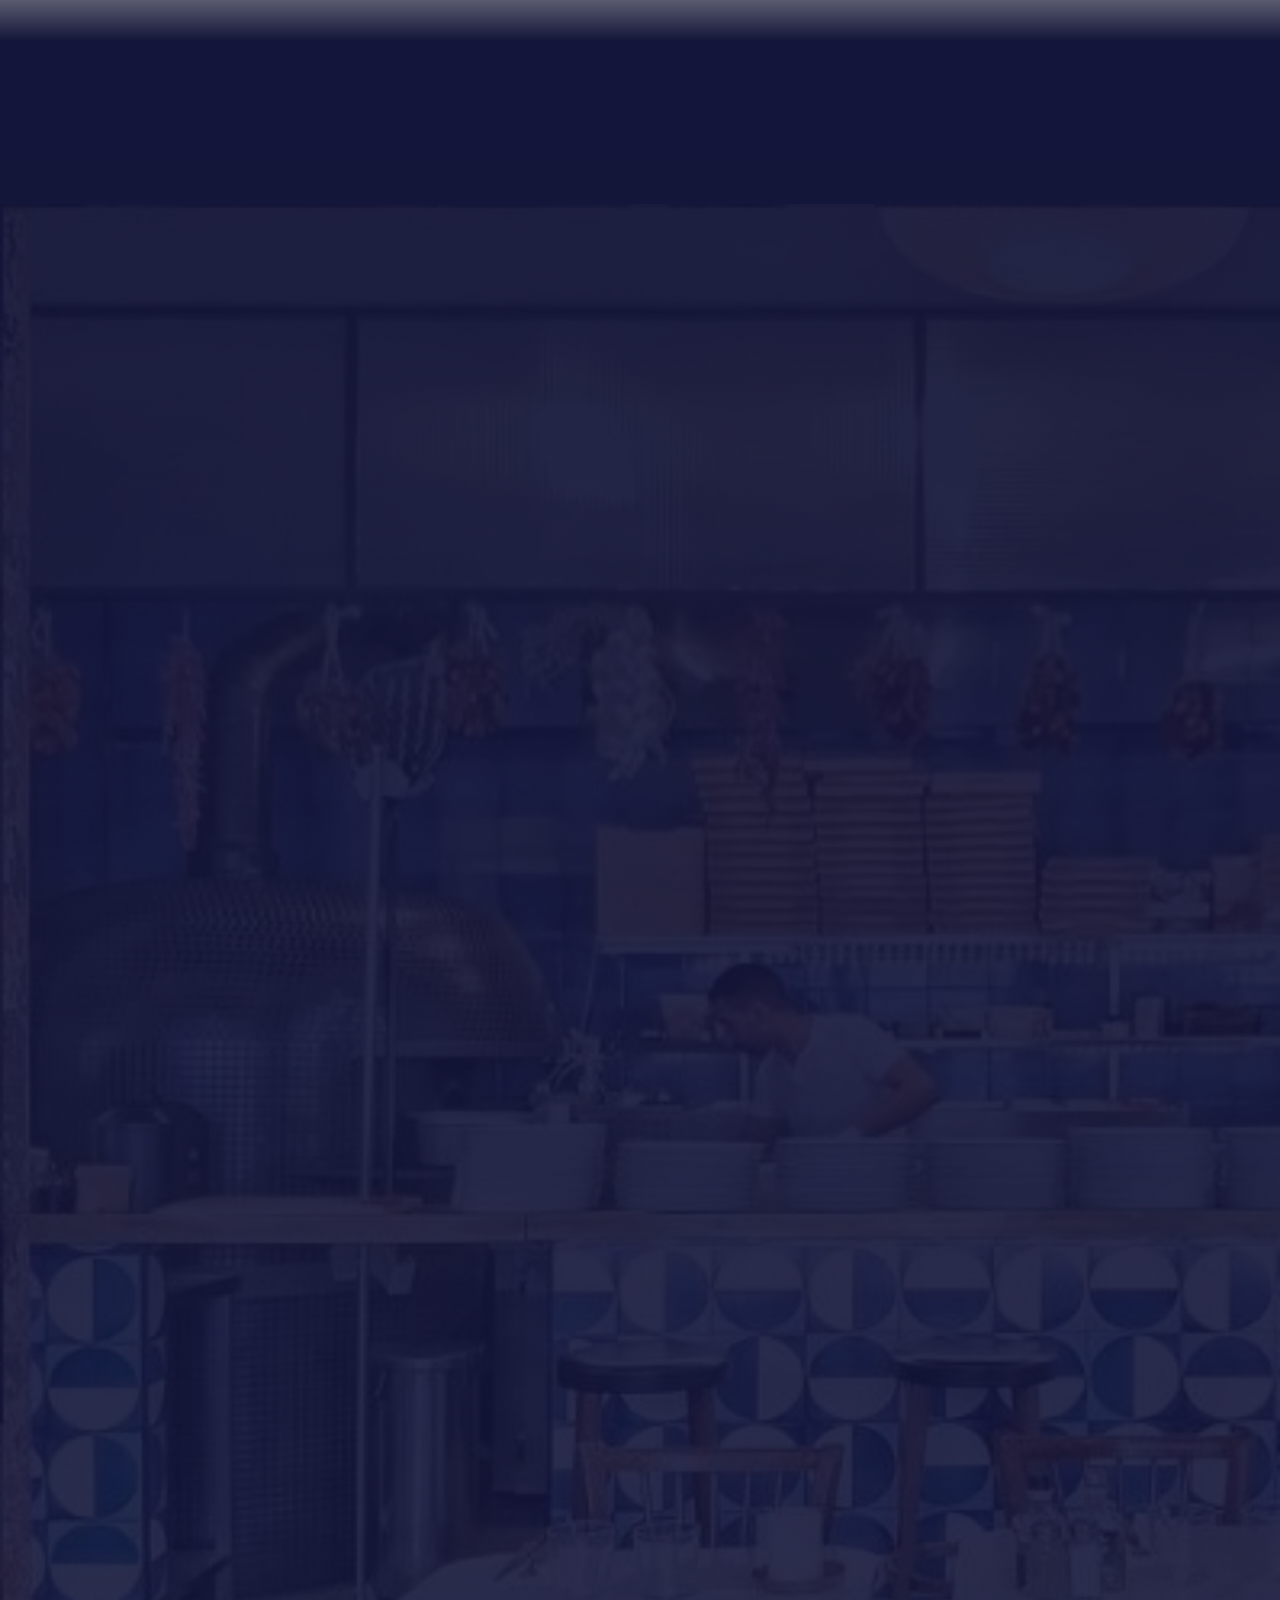
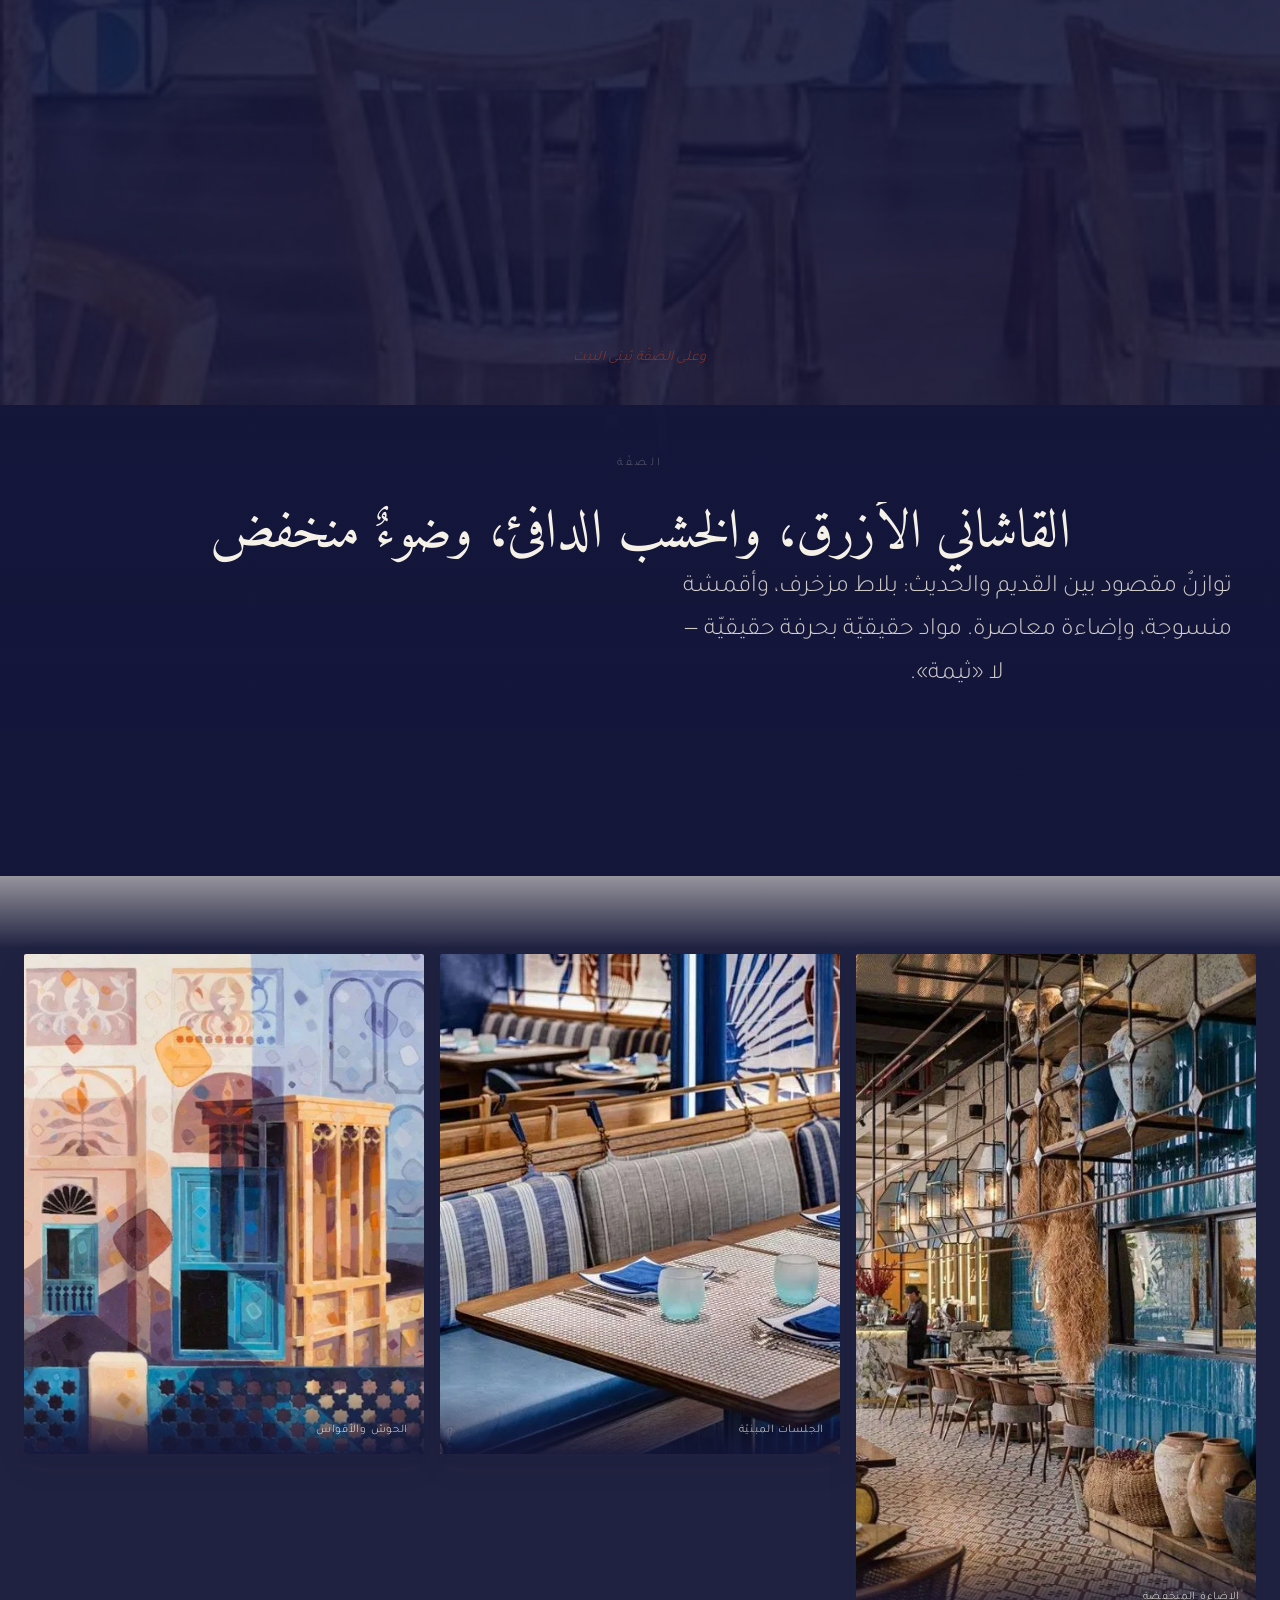
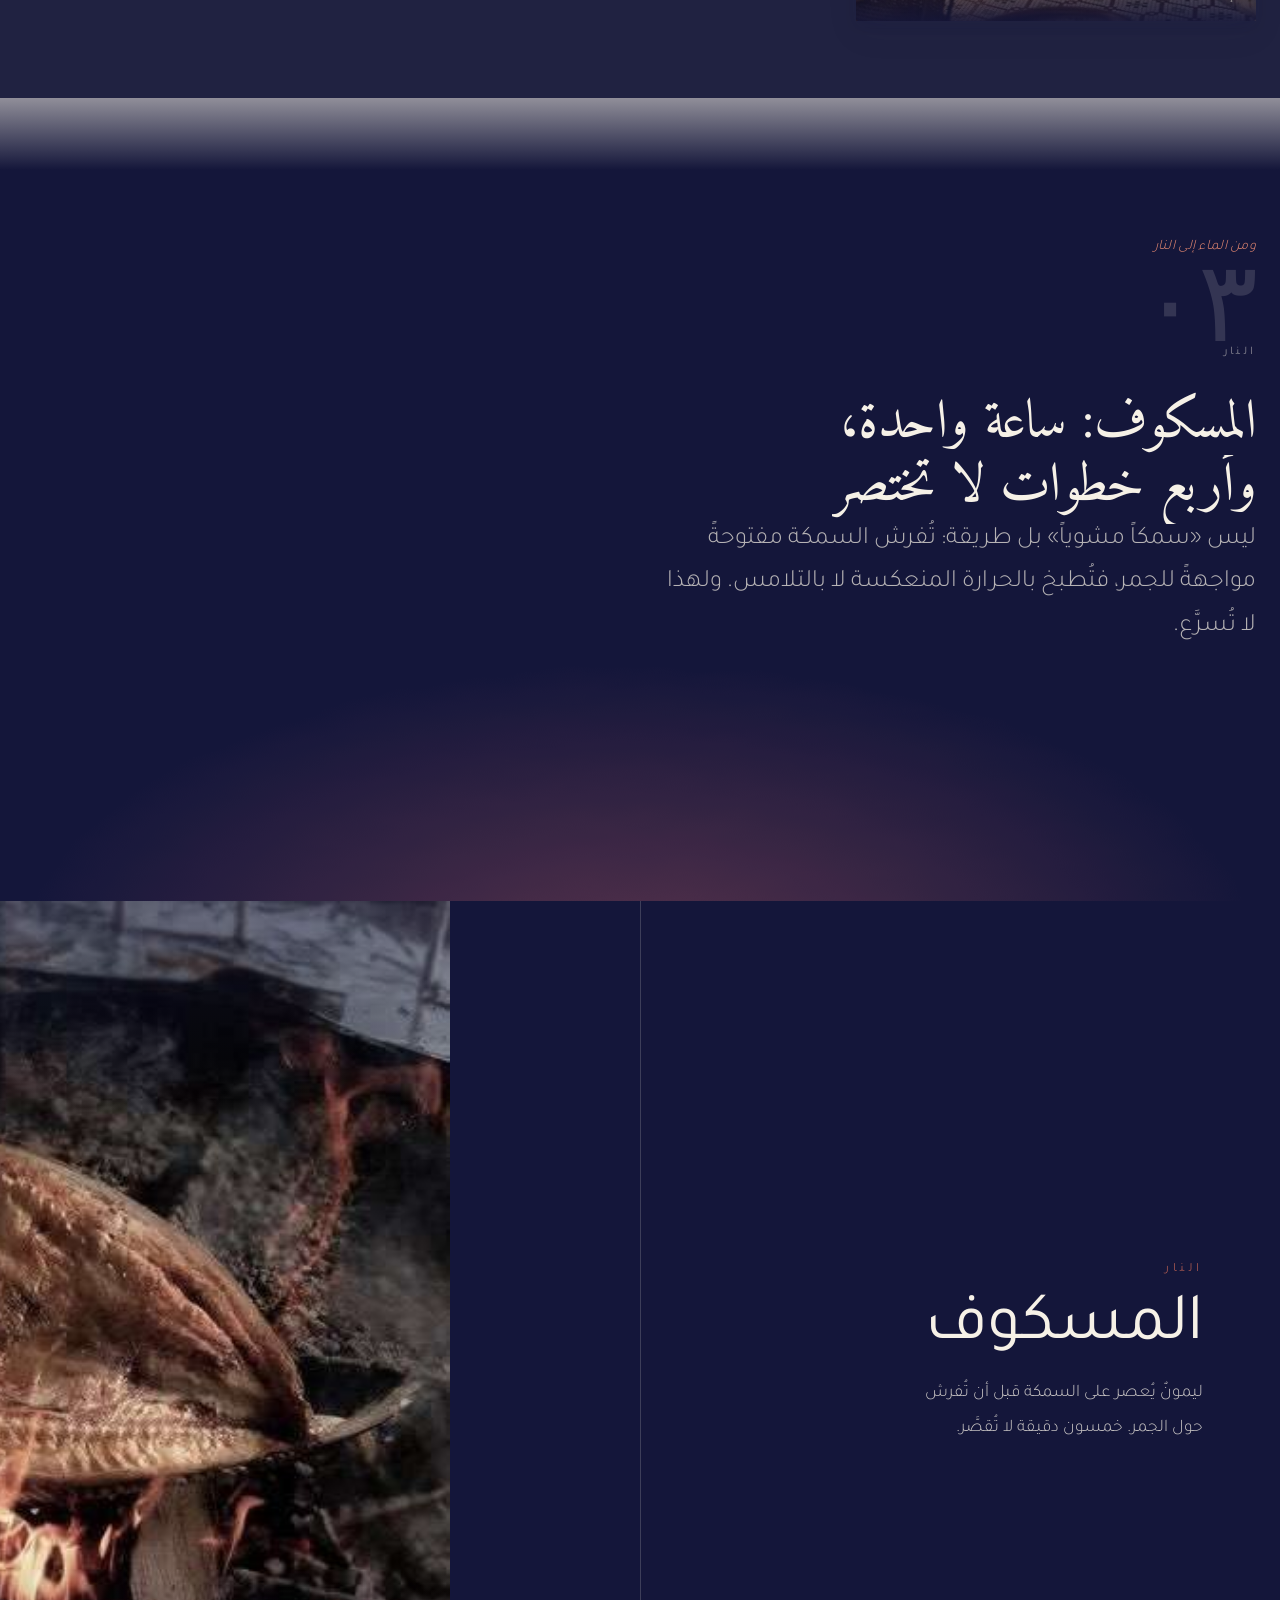
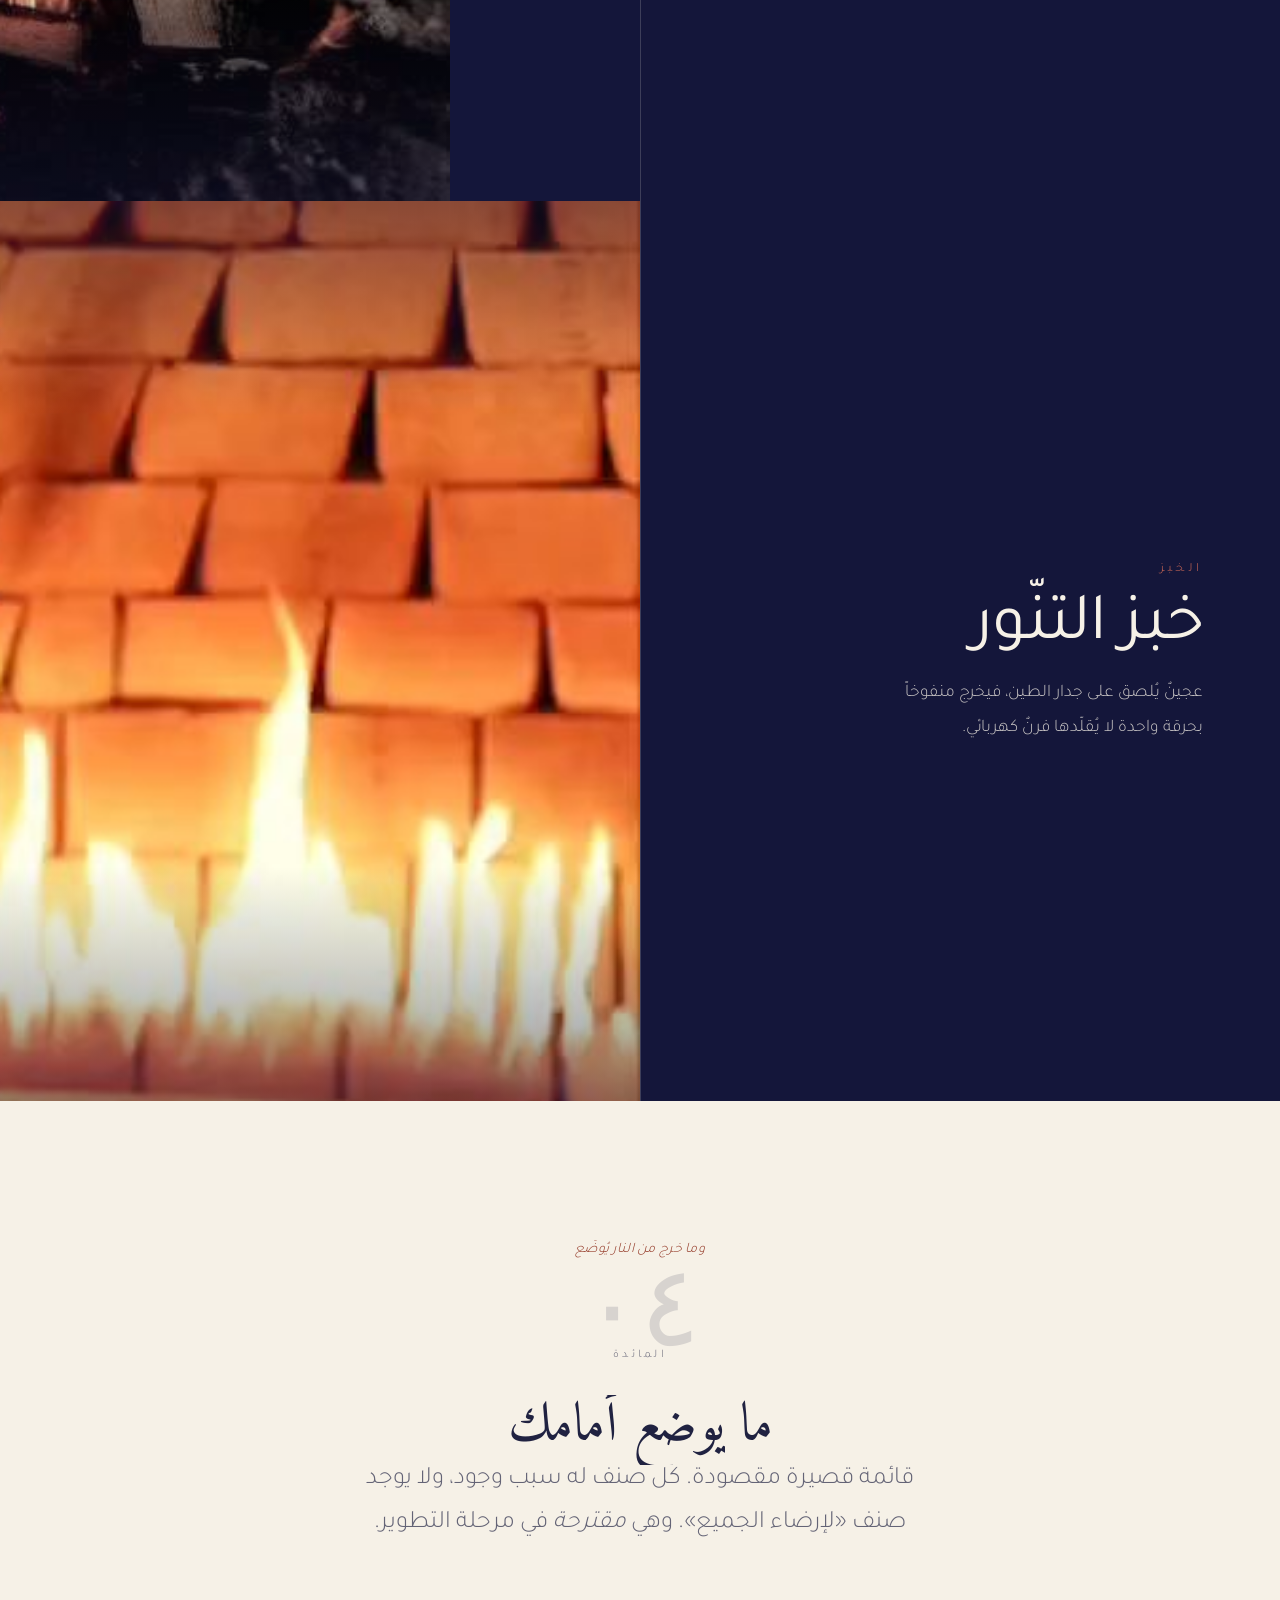
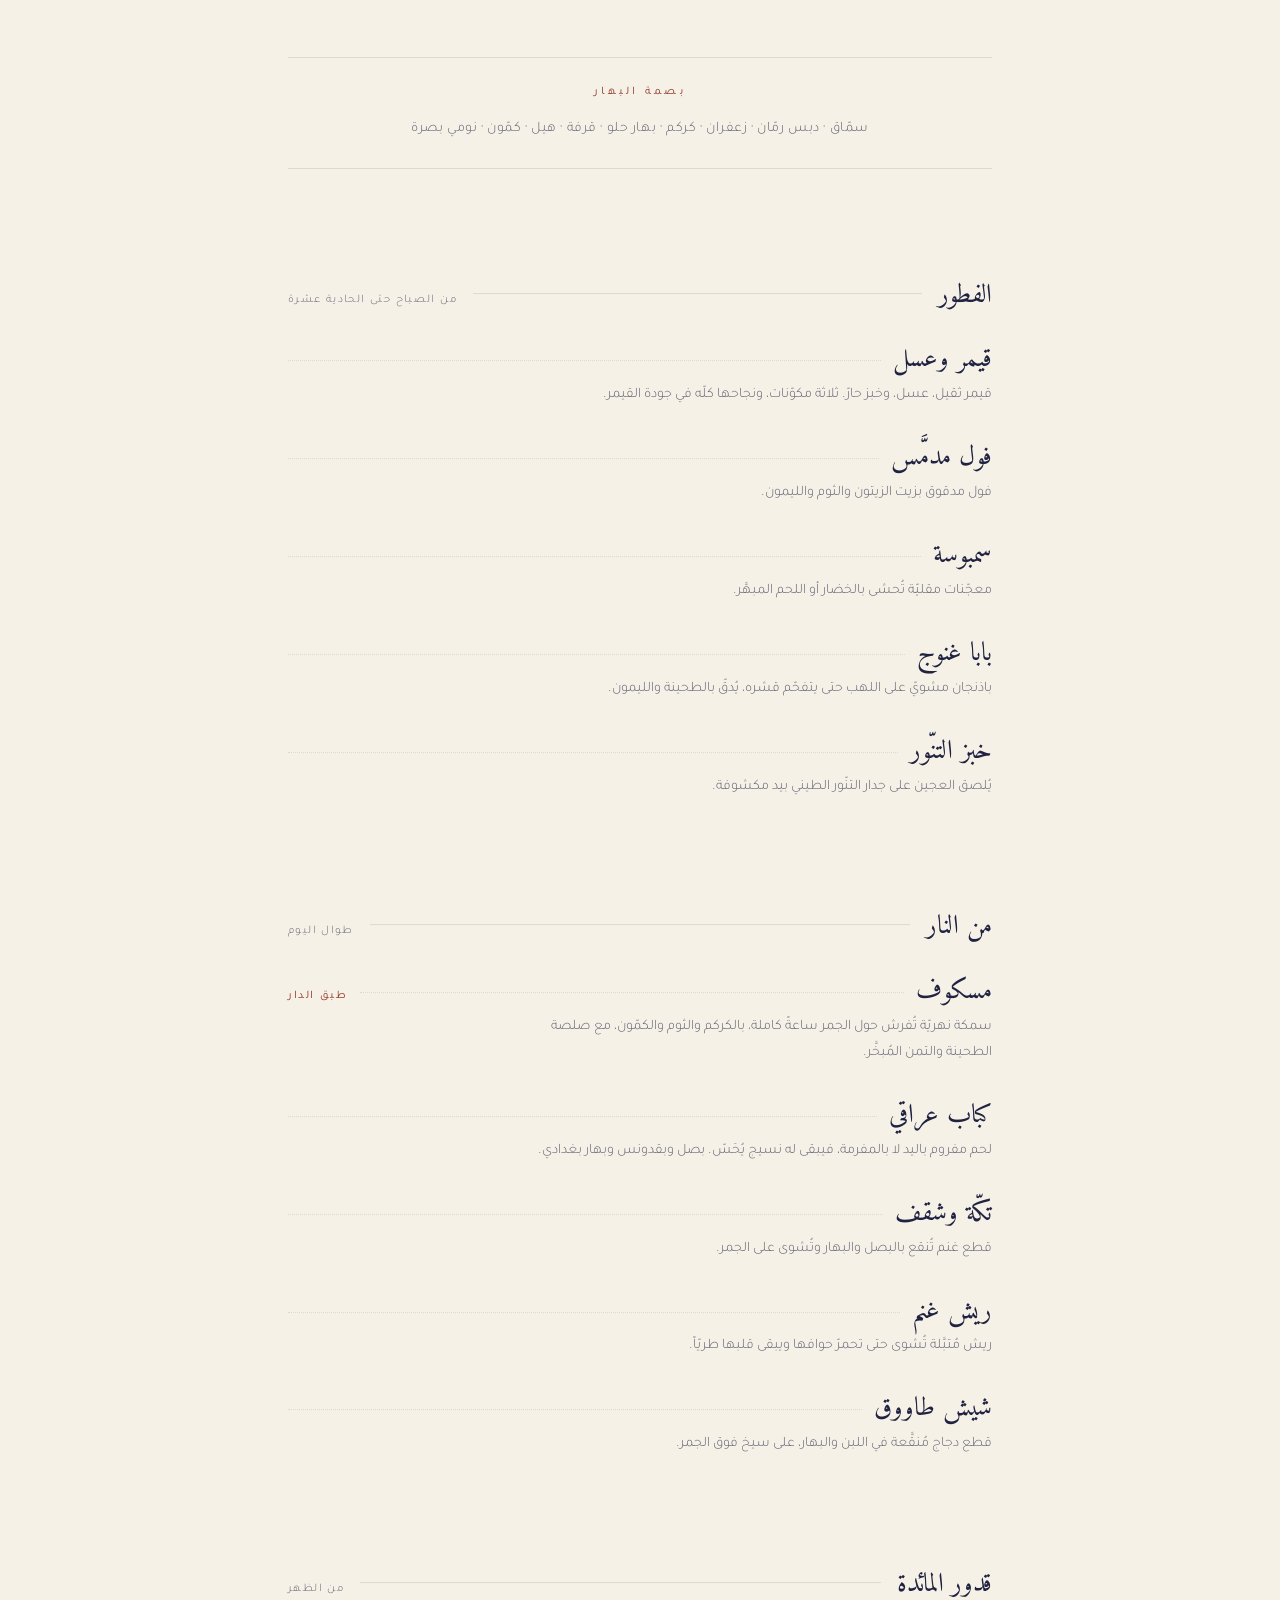
==== commit 4f0d51ec: "الواجهة: إعادة عنصر الفيديو المحذوف، وجمر بدل فرن التنّور ثلاثة أخطاء متتالية كانت تُظهر الواجهة صور" ====
--- a/index.html
+++ b/index.html
@@ -24,10 +24,10 @@
 <link rel="preconnect" href="https://fonts.gstatic.com" crossorigin>
 <link rel="stylesheet" href="https://fonts.googleapis.com/css2?family=Amiri:wght@400;700&family=Tajawal:wght@200;300;400;500&family=Cormorant+Garamond:wght@300;400&display=swap">
 
-<link rel="stylesheet" href="assets/css/tokens.css?v=19">
-<link rel="stylesheet" href="assets/css/base.css?v=19">
-<link rel="stylesheet" href="assets/css/layout.css?v=19">
-<link rel="stylesheet" href="assets/css/cinematic.css?v=19">
+<link rel="stylesheet" href="assets/css/tokens.css?v=20">
+<link rel="stylesheet" href="assets/css/base.css?v=20">
+<link rel="stylesheet" href="assets/css/layout.css?v=20">
+<link rel="stylesheet" href="assets/css/cinematic.css?v=20">
 
 <!-- بيانات مُهيكلة: النوع Organization لا Restaurant عن قصد.
      المطعم لم يُفتح بعد، ووسم Restaurant يدعو جوجل إلى بناء بطاقة نشاط
@@ -219,15 +219,20 @@
        وزخرفة هندسيّة بلا صورة، فكانت تبدو فارغة فعلاً على الشاشات
        المتوسّطة — وهو ما رآه العميل. -->
   <div class="hero__shot">
-    <!-- ⚠ الصورة السابقة (profile/masgouf-01) كانت سمكة مشويّة على لوح
-         خشب — وليست مسكوفاً. المسكوف يُفرش مفتوحاً **واقفاً حول**
-         الجمر ويُطبخ بالحرارة المنعكسة. هذه الصورة تُظهر السمكة على
-         لهب مكشوف، وهي الأقرب للطريقة الصحيحة بين المتاح. -->
+    <!-- فيديو الواجهة — نار.
+         أُعيد: سكربت تنظيف سابق أزال كل عناصر الفيديو من الصفحة
+         ولم يُعِد هذا، فلم يكن في الواجهة فيديو **إطلاقاً** — ولهذا
+         ظهرت الصورة الثابتة دائماً وظُنَّ أن الملفّ لا يعمل.
+         ولا `data-start`: أوّل إطار في الملفّ ١١٥ بايت (شبه فارغ)
+         والانتقال قبل التشغيل كان يمنع بدءه. -->
+    <video class="hero__video" data-src="media/video/hero.mp4"
+           data-start="0" data-end="12"
+           muted loop playsinline preload="none" aria-hidden="true"></video>
     <picture>
-      <source type="image/webp" srcset="assets/img/photo/hero-fire.webp">
-      <img src="assets/img/photo/hero-fire.jpg"
-           alt="لهب التنّور على جدار الطين"
-           width="478" height="850" fetchpriority="high" decoding="async">
+      <source type="image/webp" srcset="assets/img/photo/grill-480.webp">
+      <img src="assets/img/photo/grill-480.jpg"
+           alt="جمرٌ ودخان على المشواة"
+           width="480" height="853" fetchpriority="high" decoding="async">
     </picture>
     <!-- جمر يصعد فوق الواجهة: حركة حقيقيّة تربط الصورة بالنار -->
     <div class="hero__embers" aria-hidden="true">
@@ -962,6 +967,6 @@
   </div>
 </footer>
 
-<script src="assets/js/app.js?v=19" defer></script>
+<script src="assets/js/app.js?v=20" defer></script>
 </body>
 </html>
